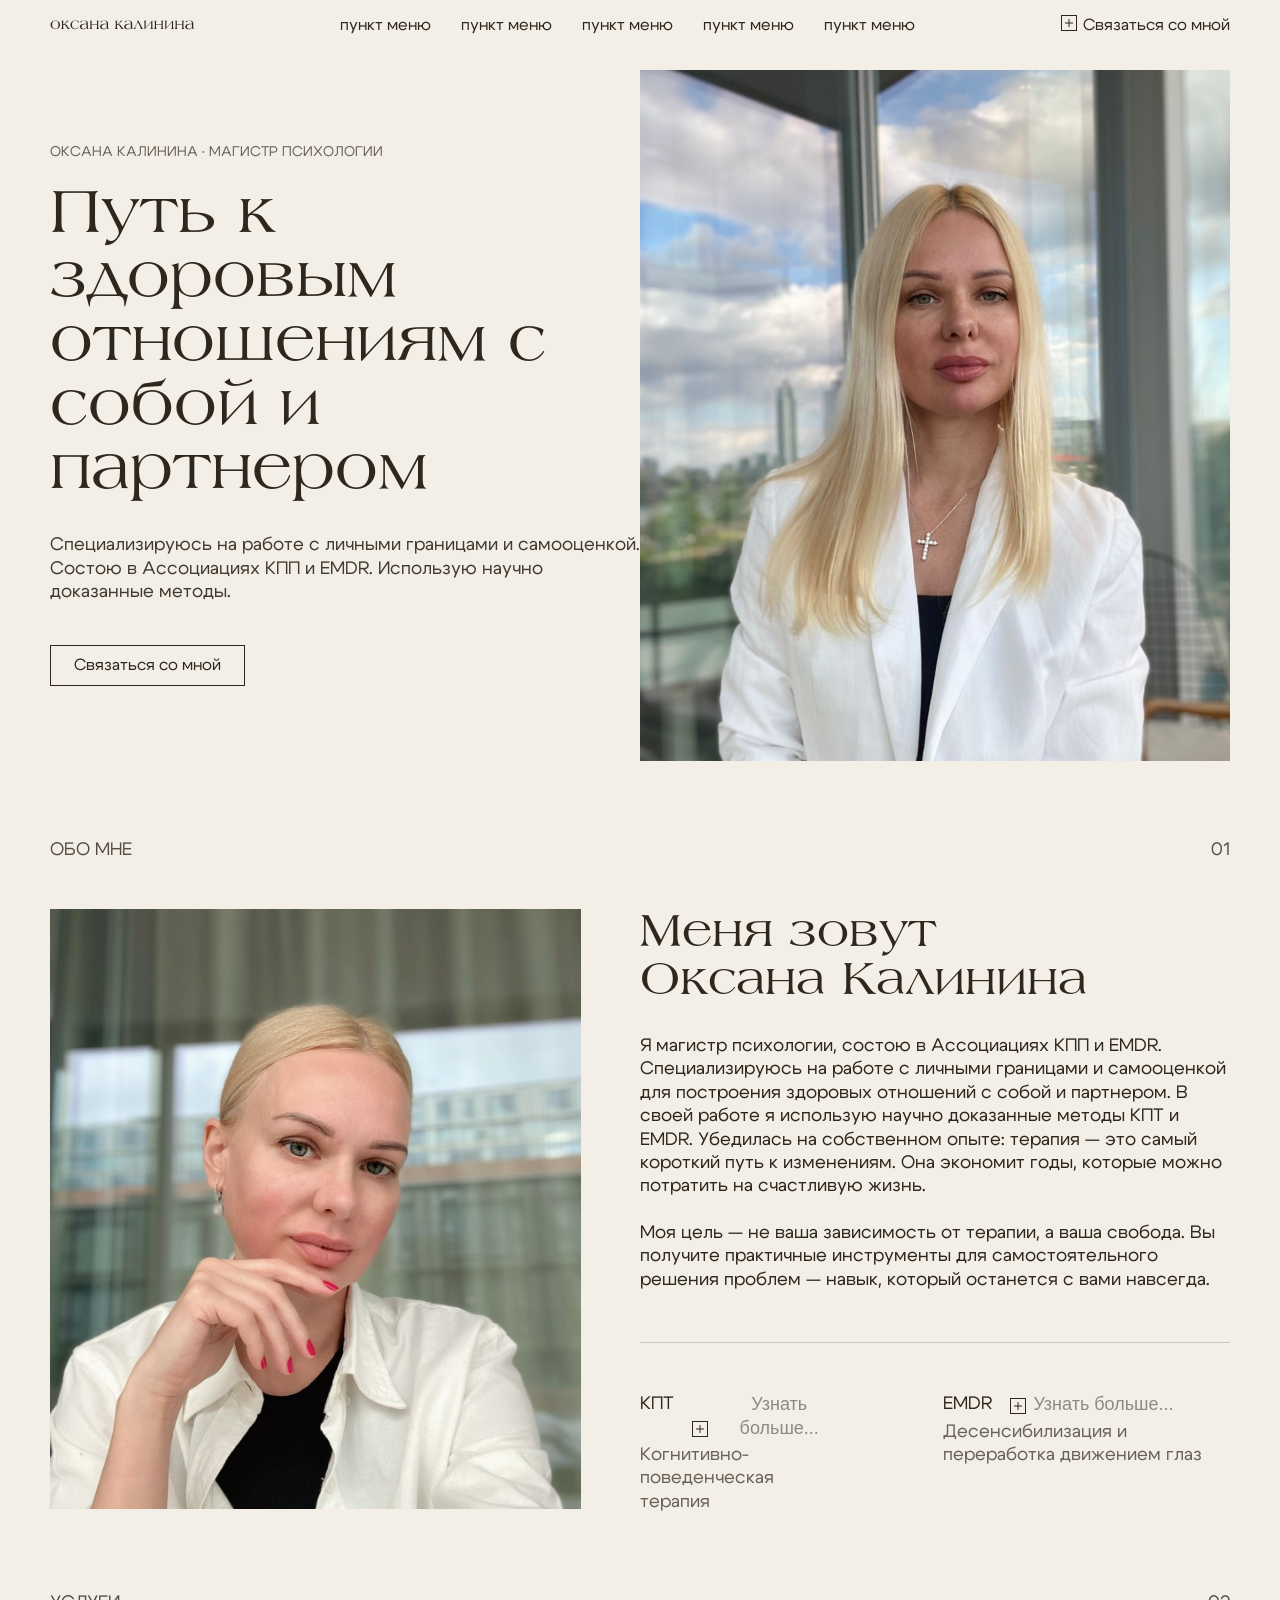
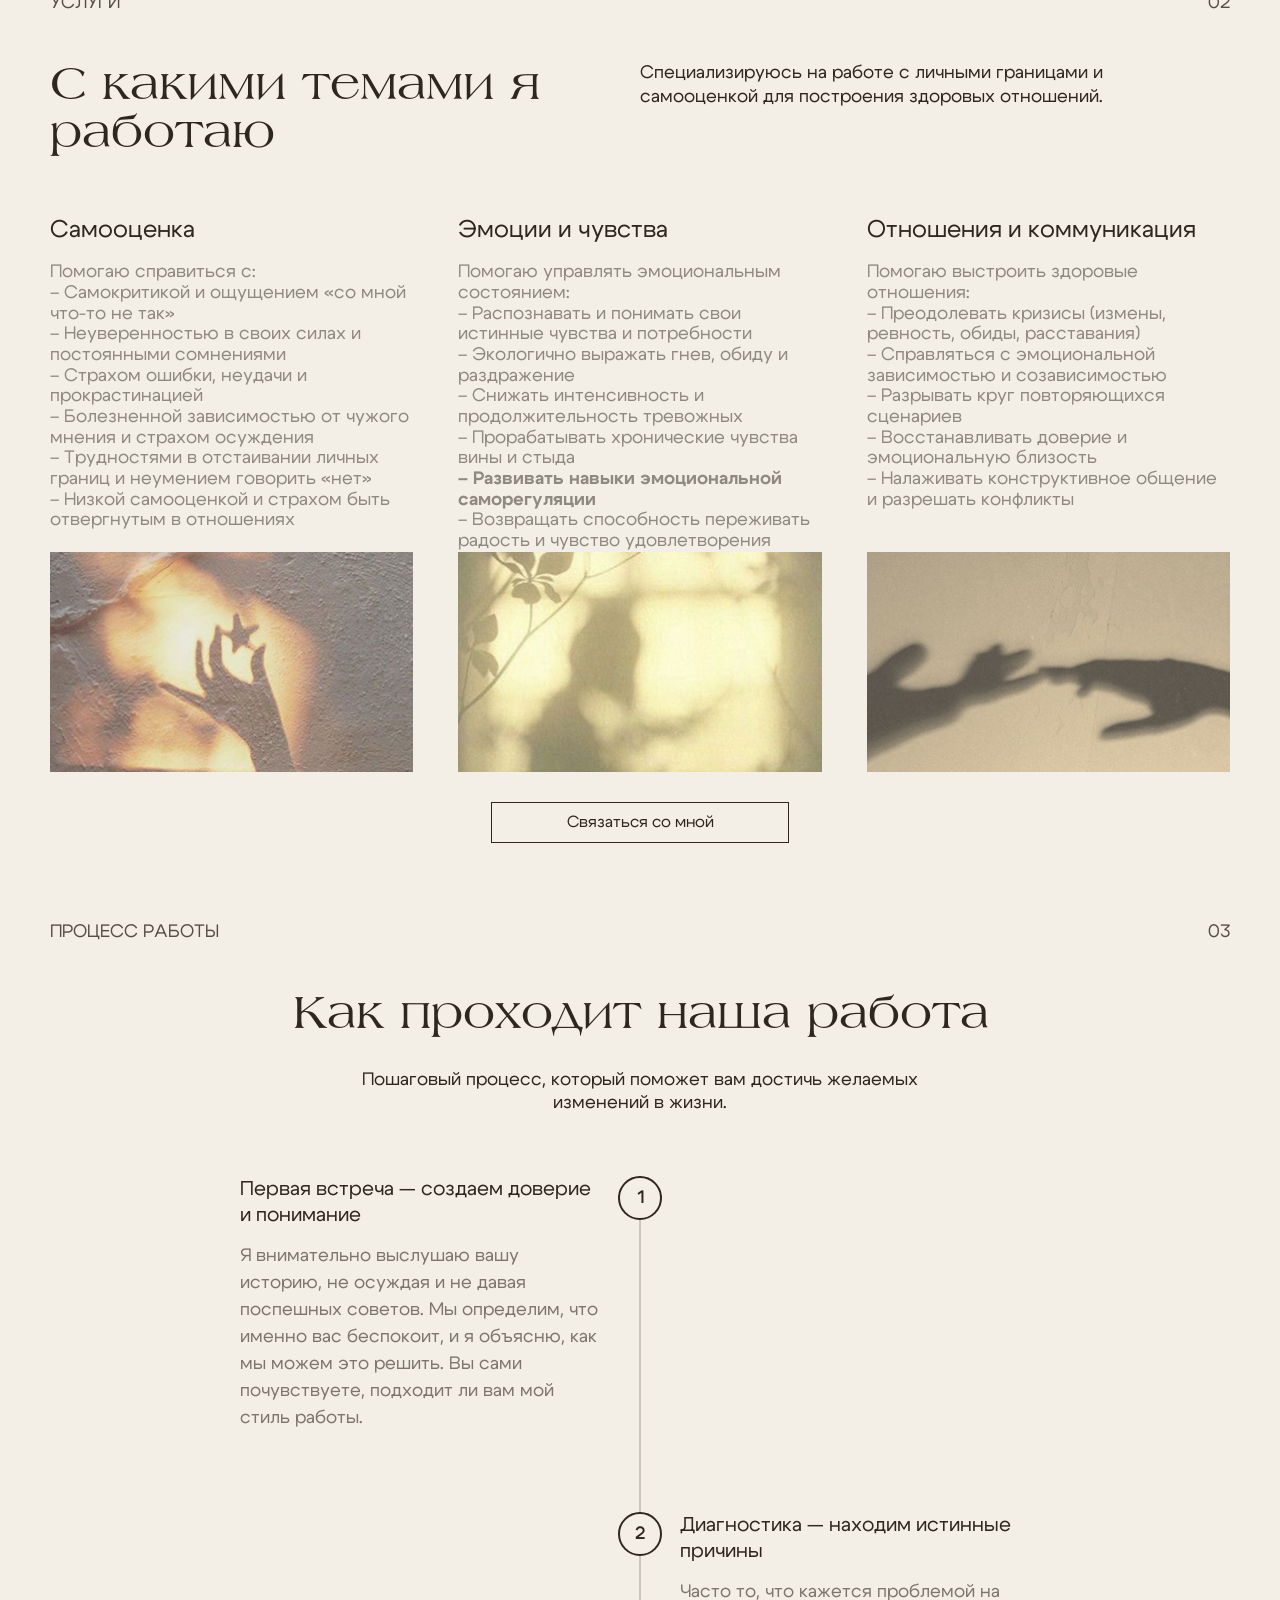
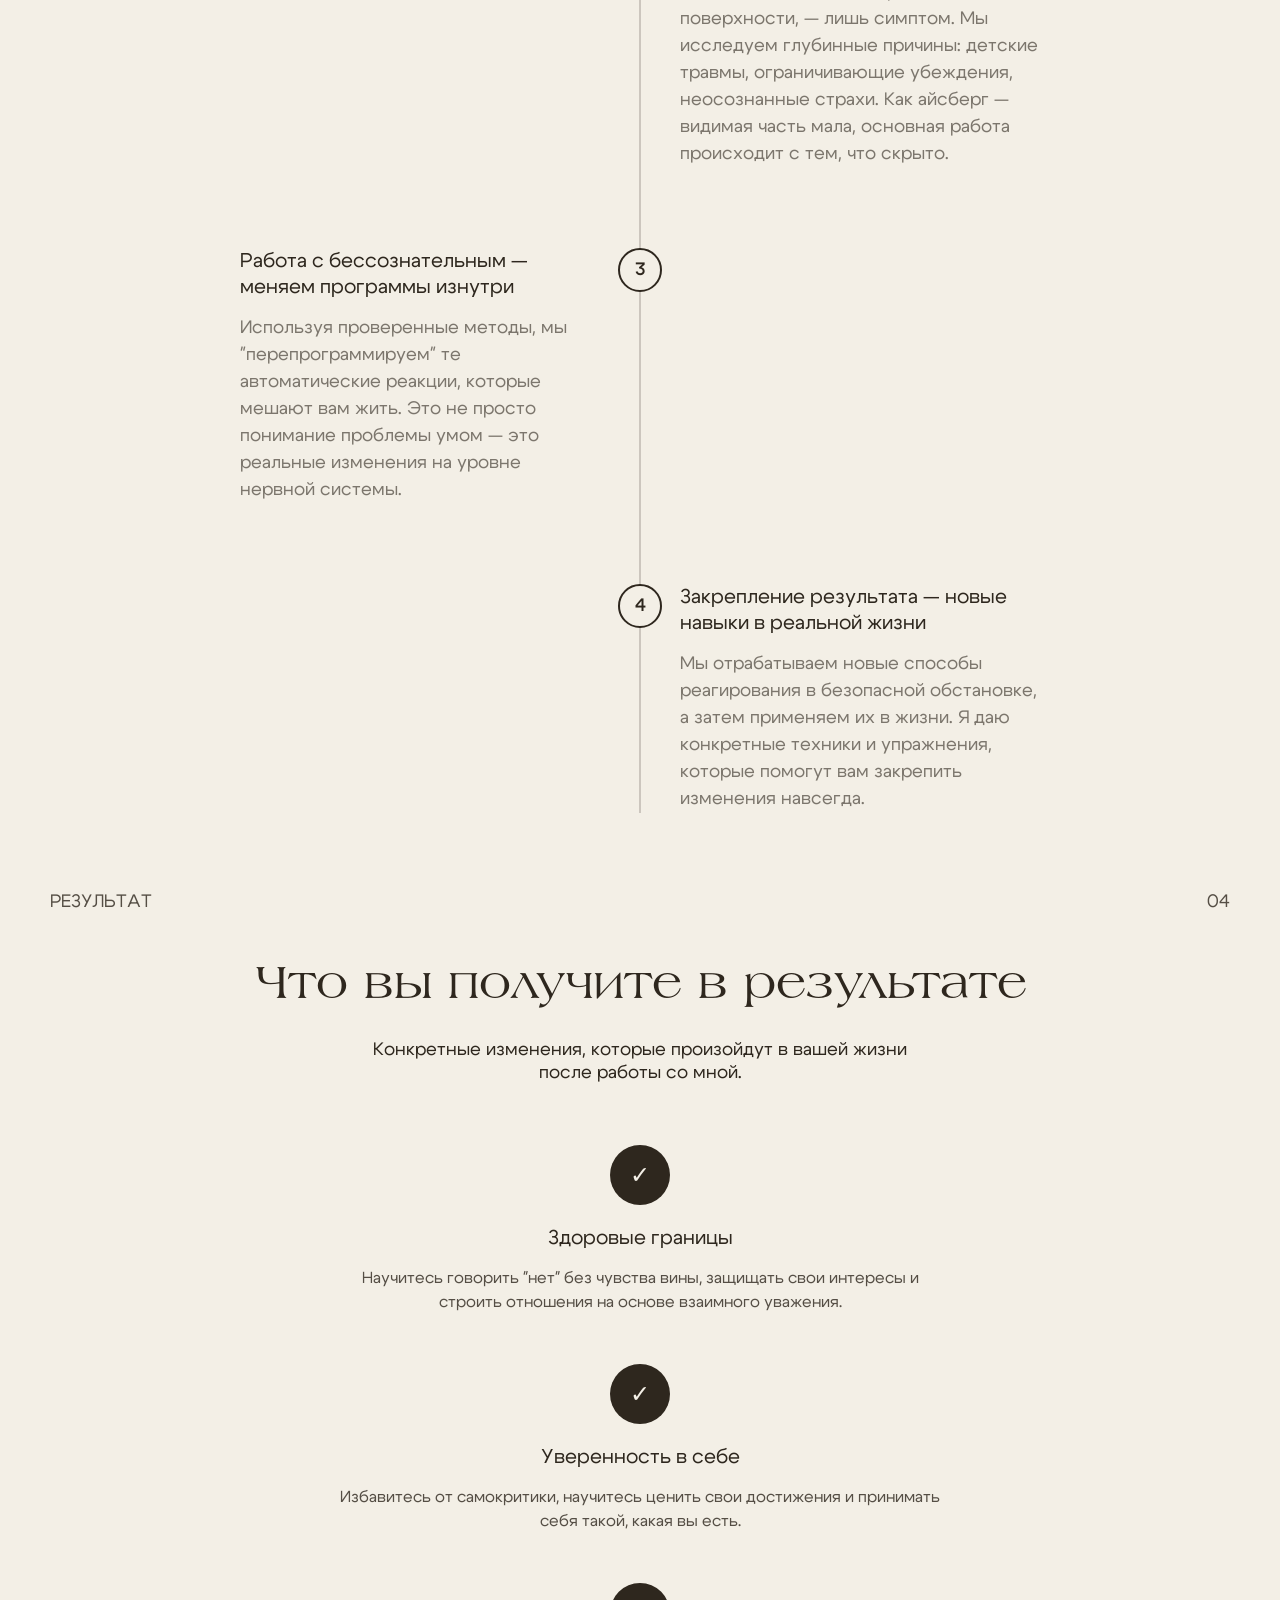
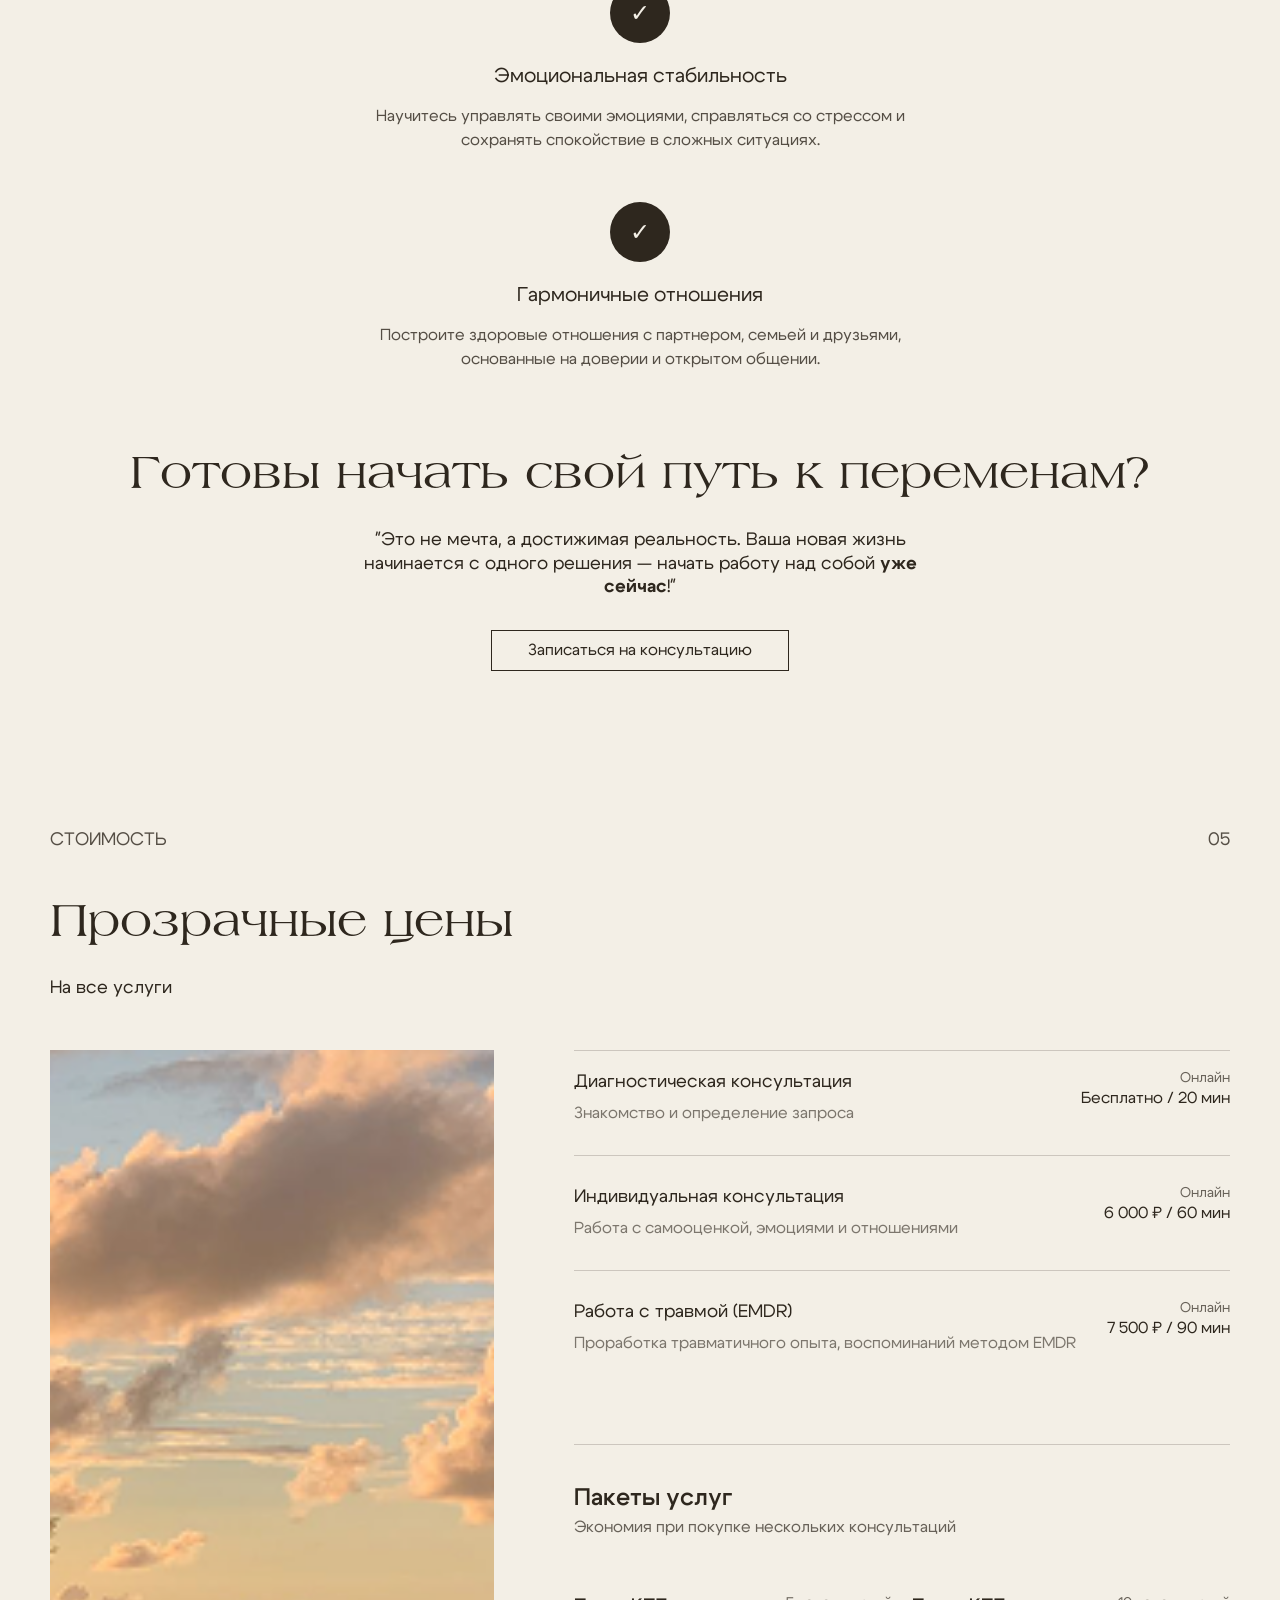
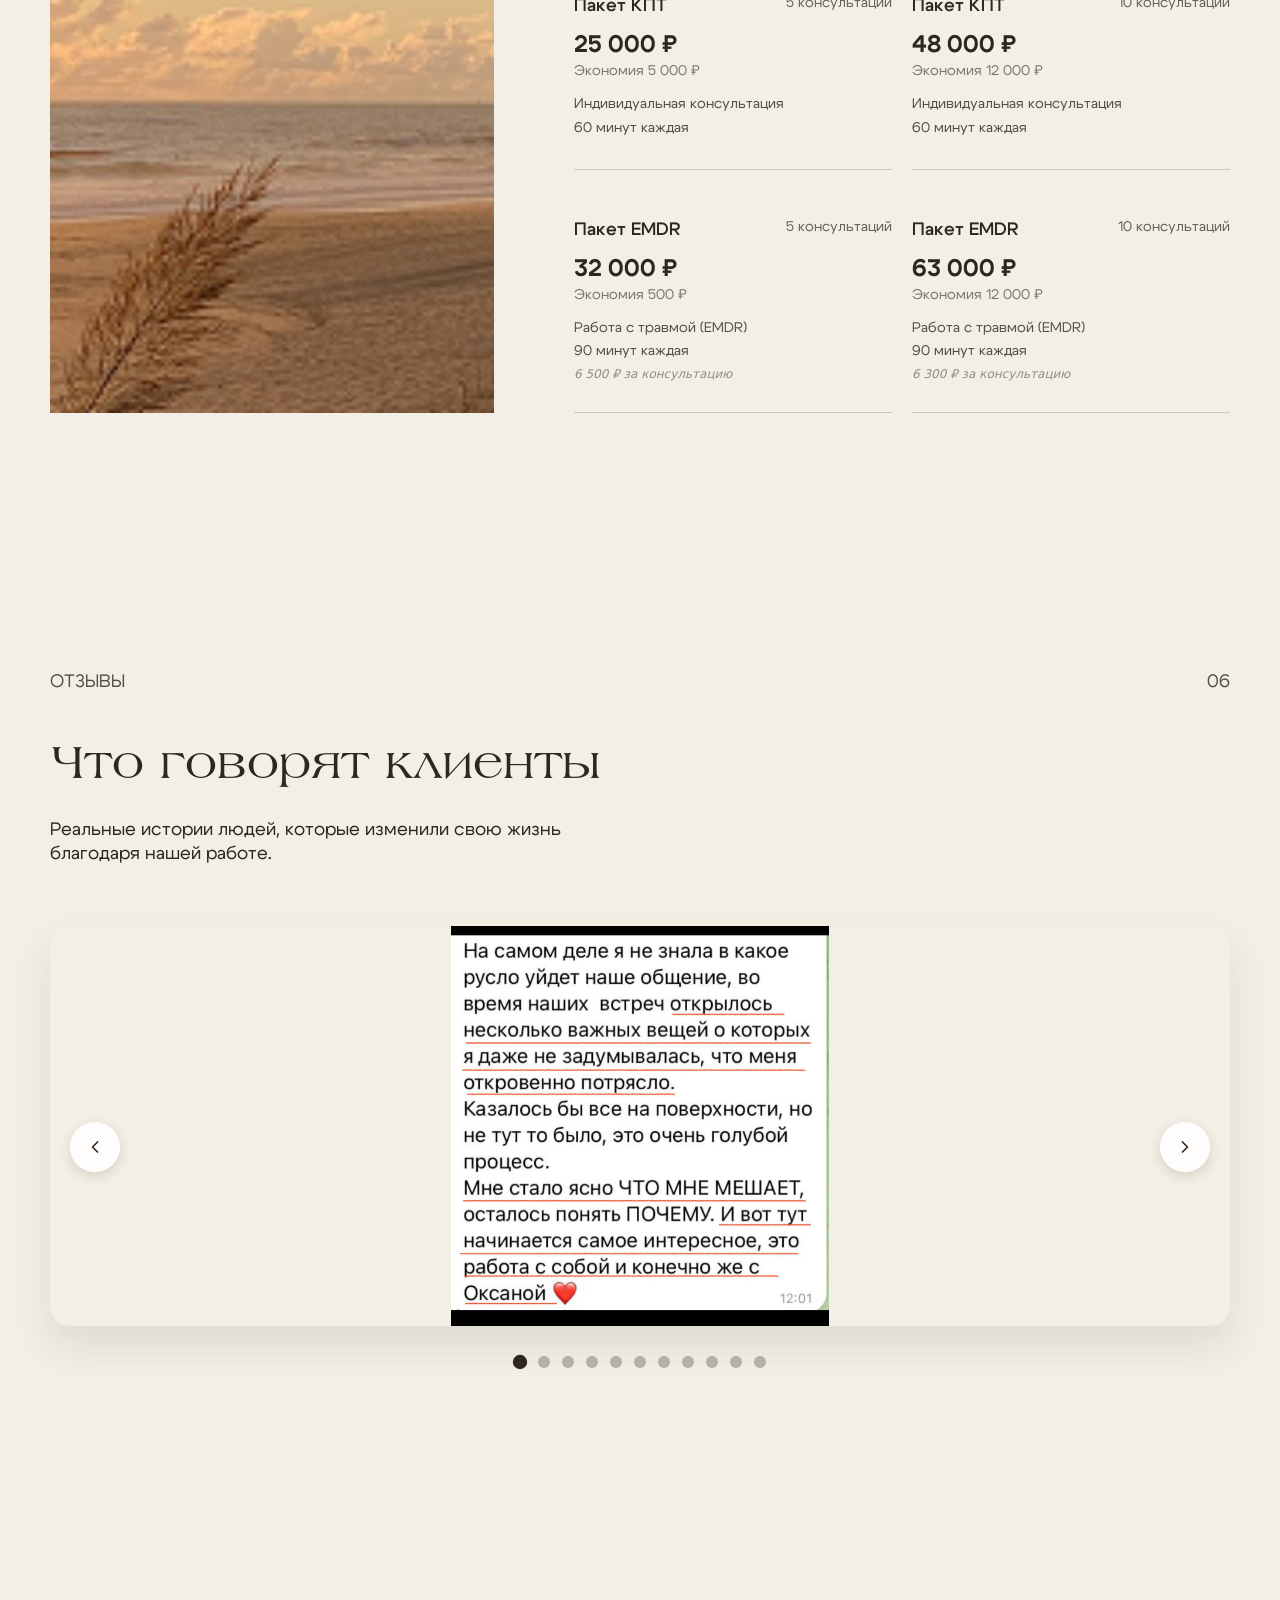
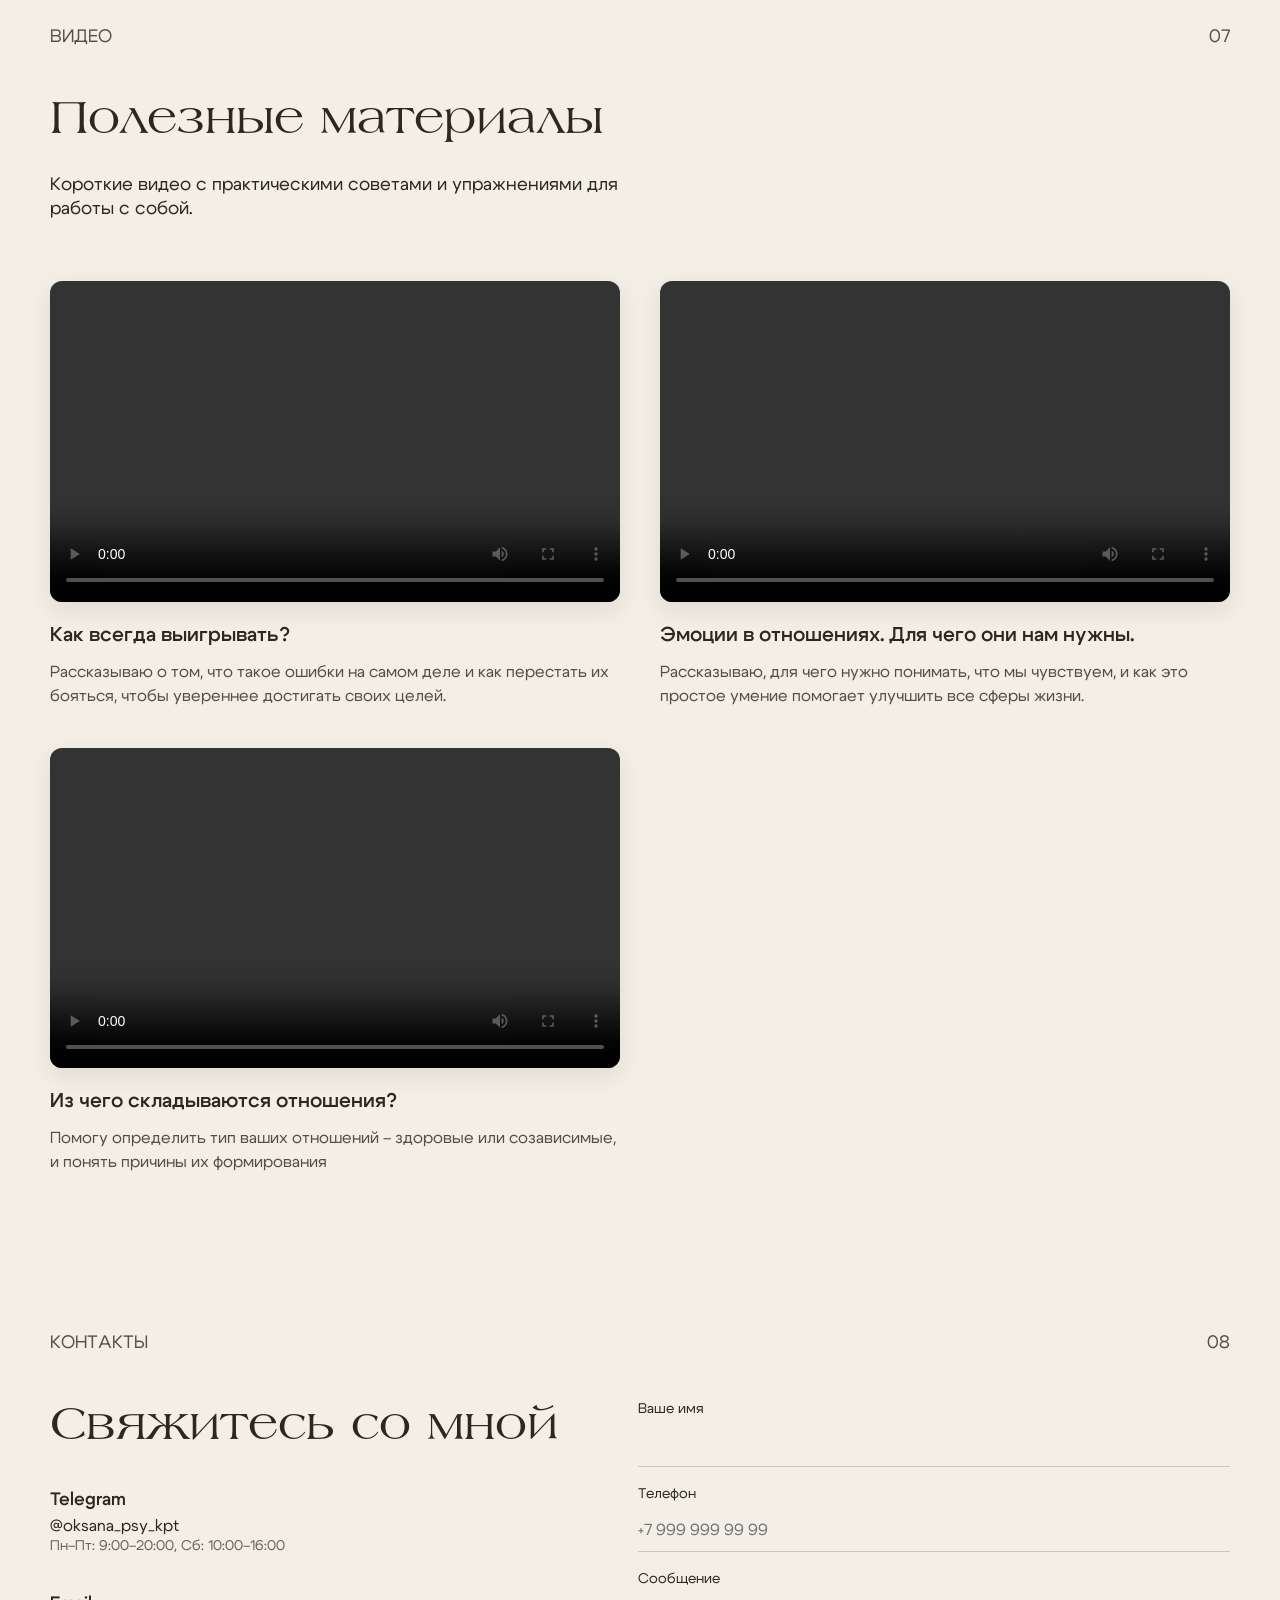
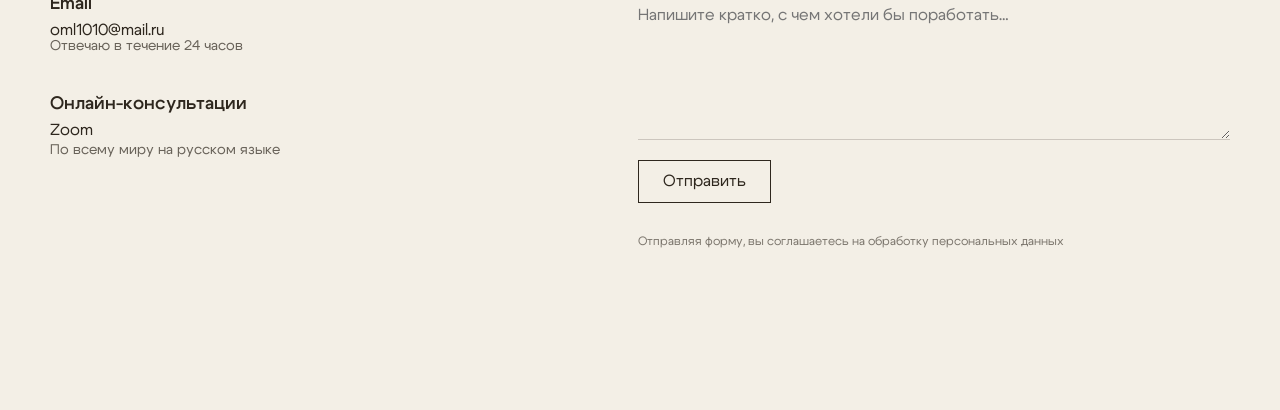
==== index.html @ 3d25b74e "Initial commit: Add website files including HTML, CSS, fonts, images, and videos" ====
<!DOCTYPE html>
<html lang="en">
  <head>
    <meta charset="UTF-8" />
    <meta name="viewport" content="width=device-width, initial-scale=1.0" />
    <title>Оксана Калинина | Психолог</title>
    <link rel="stylesheet" href="style.css" />
  </head>
  <body>
    <header class="header">
      <nav class="nav header__nav">
        <div class="container header__container">
          <a href="#" class="logo header__logo">
            <img src="images/logo.svg" alt="logo" class="logo__img" />
          </a>

          <button class="burger" id="burger">
            <span class="burger__line"></span>
            <span class="burger__line"></span>
            <span class="burger__line"></span>
          </button>

          <ul class="menu header__menu" id="menu">
            <li class="menu__item">
              <a href="#" class="menu__link">пункт меню</a>
            </li>
            <li class="menu__item">
              <a href="#" class="menu__link">пункт меню</a>
            </li>
            <li class="menu__item">
              <a href="#" class="menu__link">пункт меню</a>
            </li>
            <li class="menu__item">
              <a href="#" class="menu__link">пункт меню</a>
            </li>
            <li class="menu__item">
              <a href="#" class="menu__link">пункт меню</a>
            </li>
          </ul>
          <a href="#" class="button header__button">
            <span class="button_plus"><img src="images/plus.svg" /></span>
            <span>Связаться со мной</span>
          </a>
        </div>
      </nav>
    </header>
    <section class="hero">
      <div class="container hero__container">
        <div class="hero__left">
          <div class="hero__eyebrow">ОКСАНА КАЛИНИНА • МАГИСТР ПСИХОЛОГИИ</div>
          <h1 class="hero__title">
            Путь к здоровым отношениям с собой и партнером
          </h1>
          <p class="hero__subtitle">
            Специализируюсь на работе с личными границами и самооценкой.
            <br />Состою в Ассоциациях КПП и EMDR. Использую научно доказанные
            методы.
          </p>
          <a href="#" class="button hero__cta">
            <span>Связаться со мной</span>
          </a>
        </div>
        <div class="hero__right">
          <img
            src="images/hero.jpeg"
            alt="Психологическая помощь"
            class="hero__image"
          />
        </div>
      </div>
    </section>
    <section class="about">
      <div class="container">
        <div class="section-eyebrow">
          <h3 class="section-name">обо мне</h3>
          <span class="section-number">01</span>
        </div>
        <div class="flex gap-80">
          <div class="half">
            <img src="images/about.jpeg" alt="" class="about-img" />
          </div>
          <div class="half">
            <div class="heading-container">
              <h2 class="h2">Меня зовут <br />Оксана Калинина</h2>
              <p class="body">
                Я магистр психологии, состою в Ассоциациях КПП и EMDR.
                Специализируюсь на работе с личными границами и самооценкой для
                построения здоровых отношений с собой и партнером. В своей
                работе я использую научно доказанные методы КПТ и EMDR.
                Убедилась на собственном опыте: терапия — это самый короткий
                путь к изменениям. Она экономит годы, которые можно потратить на
                счастливую жизнь. <br />
                <br />Моя цель — не ваша зависимость от терапии, а ваша свобода.
                Вы получите практичные инструменты для самостоятельного решения
                проблем — навык, который останется с вами навсегда.
              </p>
            </div>
            <div class="divider"></div>
            <div class="about__cards flex">
              <div class="about__card">
                <div class="about__heading-container flex">
                  <h4 class="about__card-heading body">КПТ</h4>
                  <button class="about__extra-button" data-popup="cbt">
                    <span class="button_plus"
                      ><img src="images/plus.svg"
                    /></span>
                    <div class="flex about__extra-button-text-container">
                      <span class="body">Узнать больше...</span>
                    </div>
                  </button>
                </div>
                <h4 class="about__card-text body">
                  Когнитивно-поведенческая терапия
                </h4>
              </div>
              <div class="about__card">
                <div class="about__heading-container flex">
                  <h4 class="about__card-heading body">EMDR</h4>
                  <button class="about__extra-button" data-popup="emdr">
                    <span class="button_plus"
                      ><img src="images/plus.svg"
                    /></span>
                    <div class="flex about__extra-button-text-container">
                      <span class="body">Узнать больше...</span>
                    </div>
                  </button>
                </div>
                <h4 class="about__card-text body">
                  Десенсибилизация и переработка движением глаз
                </h4>
              </div>
            </div>
          </div>
        </div>
      </div>
    </section>
    <section class="services">
      <div class="container">
        <div class="section-eyebrow">
          <h3 class="section-name">услуги</h3>
          <span class="section-number">02</span>
        </div>

        <div class="heading-container flex">
          <div class="half">
            <h2 class="h2">С какими темами я работаю</h2>
          </div>
          <div class="half">
            <p class="heading-description mw-585">
              Специализируюсь на работе с личными границами и самооценкой для
              построения здоровых отношений.
            </p>
          </div>
        </div>

        <div class="services-grid">
          <div class="service-card">
            <h4 class="service-card-heading">Самооценка</h4>
            <p class="service-card-text body">
              Помогаю справиться с: <br />
              – Самокритикой и ощущением «со мной что-то не так»<br />
              – Неуверенностью в своих силах и постоянными сомнениями<br />
              – Страхом ошибки, неудачи и прокрастинацией<br />
              – Болезненной зависимостью от чужого мнения и страхом осуждения<br />
              – Трудностями в отстаивании личных границ и неумением говорить
              «нет»<br />
              – Низкой самооценкой и страхом быть отвергнутым в отношениях
            </p>
            <img src="images/sc1.png" alt="" class="service-card-imgae" />
          </div>
          <div class="service-card">
            <h4 class="service-card-heading">Эмоции и чувства</h4>
            <p class="service-card-text body">
              Помогаю управлять эмоциональным состоянием: <br />
              – Распознавать и понимать свои истинные чувства и потребности
              <br />
              – Экологично выражать гнев, обиду и раздражение <br />
              – Снижать интенсивность и продолжительность тревожных <br />
              – Прорабатывать хронические чувства вины и стыда <br />
              <b class="bold">– Развивать навыки эмоциональной саморегуляции</b>
              <br />
              – Возвращать способность переживать радость и чувство
              удовлетворения
            </p>
            <img src="images/sc2.png" alt="" class="service-card-imgae" />
          </div>
          <div class="service-card">
            <h4 class="service-card-heading">Отношения и коммуникация</h4>
            <p class="service-card-text body">
              Помогаю выстроить здоровые отношения: <br />
              – Преодолевать кризисы (измены, ревность, обиды, расставания)<br />
              – Справляться с эмоциональной зависимостью и созависимостью<br />
              – Разрывать круг повторяющихся сценариев<br />
              – Восстанавливать доверие и эмоциональную близость<br />
              – Налаживать конструктивное общение и разрешать конфликты
            </p>
            <img src="images/sc3.png" alt="" class="service-card-imgae" />
          </div>
        </div>
        <a href="#" class="button service-button">
          <span>Связаться со мной</span>
        </a>
      </div>
    </section>
    <section class="process">
      <div class="container">
        <div class="section-eyebrow">
          <h3 class="section-name">процесс работы</h3>
          <span class="section-number">03</span>
        </div>

        <div class="heading-container">
          <h2 class="h2">Как проходит наша работа</h2>
          <p class="heading-description mw-585">
            Пошаговый процесс, который поможет вам достичь желаемых изменений в
            жизни.
          </p>
        </div>

        <div class="timeline">
          <div class="timeline-item">
            <div class="timeline-number">1</div>
            <div class="timeline-content">
              <h4 class="timeline-title">
                Первая встреча — создаем доверие и понимание
              </h4>
              <p class="timeline-description body">
                Я внимательно выслушаю вашу историю, не осуждая и не давая
                поспешных советов. Мы определим, что именно вас беспокоит, и я
                объясню, как мы можем это решить. Вы сами почувствуете, подходит
                ли вам мой стиль работы.
              </p>
            </div>
          </div>

          <div class="timeline-item">
            <div class="timeline-number">2</div>
            <div class="timeline-content">
              <h4 class="timeline-title">
                Диагностика — находим истинные причины
              </h4>
              <p class="timeline-description body">
                Часто то, что кажется проблемой на поверхности, — лишь симптом.
                Мы исследуем глубинные причины: детские травмы, ограничивающие
                убеждения, неосознанные страхи. Как айсберг — видимая часть
                мала, основная работа происходит с тем, что скрыто.
              </p>
            </div>
          </div>

          <div class="timeline-item">
            <div class="timeline-number">3</div>
            <div class="timeline-content">
              <h4 class="timeline-title">
                Работа с бессознательным — меняем программы изнутри
              </h4>
              <p class="timeline-description body">
                Используя проверенные методы, мы "перепрограммируем" те
                автоматические реакции, которые мешают вам жить. Это не просто
                понимание проблемы умом — это реальные изменения на уровне
                нервной системы.
              </p>
            </div>
          </div>

          <div class="timeline-item">
            <div class="timeline-number">4</div>
            <div class="timeline-content">
              <h4 class="timeline-title">
                Закрепление результата — новые навыки в реальной жизни
              </h4>
              <p class="timeline-description body">
                Мы отрабатываем новые способы реагирования в безопасной
                обстановке, а затем применяем их в жизни. Я даю конкретные
                техники и упражнения, которые помогут вам закрепить изменения
                навсегда.
              </p>
            </div>
          </div>
        </div>
      </div>
    </section>
    <section class="result">
      <div class="container">
        <div class="section-eyebrow">
          <h3 class="section-name">результат</h3>
          <span class="section-number">04</span>
        </div>
        <div class="heading-container">
          <h2 class="h2">Что вы получите в результате</h2>
          <p class="heading-description mw-585">
            Конкретные изменения, которые произойдут в вашей жизни после работы
            со мной.
          </p>
        </div>

        <div class="results-grid">
          <div class="result-card">
            <div class="result-icon">✓</div>
            <h4 class="result-title">Здоровые границы</h4>
            <p class="result-description body">
              Научитесь говорить "нет" без чувства вины, защищать свои интересы
              и строить отношения на основе взаимного уважения.
            </p>
          </div>

          <div class="result-card">
            <div class="result-icon">✓</div>
            <h4 class="result-title">Уверенность в себе</h4>
            <p class="result-description body">
              Избавитесь от самокритики, научитесь ценить свои достижения и
              принимать себя такой, какая вы есть.
            </p>
          </div>

          <div class="result-card">
            <div class="result-icon">✓</div>
            <h4 class="result-title">Эмоциональная стабильность</h4>
            <p class="result-description body">
              Научитесь управлять своими эмоциями, справляться со стрессом и
              сохранять спокойствие в сложных ситуациях.
            </p>
          </div>

          <div class="result-card">
            <div class="result-icon">✓</div>
            <h4 class="result-title">Гармоничные отношения</h4>
            <p class="result-description body">
              Построите здоровые отношения с партнером, семьей и друзьями,
              основанные на доверии и открытом общении.
            </p>
          </div>
        </div>
      </div>
    </section>
    <section class="special">
      <div class="container">
        <div class="heading-container">
          <h2 class="h2">Готовы начать свой путь к переменам?</h2>
          <p class="heading-description mw-585">
            "Это не мечта, а достижимая реальность. Ваша новая жизнь начинается
            с одного решения — начать работу над собой
            <b class="bold">уже сейчас</b>!"
          </p>
        </div>
        <a href="#" class="button service-button">
          <span>Записаться на консультацию</span>
        </a>
      </div>
    </section>
    <section class="price">
      <div class="container">
        <div class="section-eyebrow">
          <h3 class="section-name">стоимость</h3>
          <span class="section-number">05</span>
        </div>

        <div class="heading-container">
          <h2 class="h2">Прозрачные цены</h2>
          <p class="heading-description mw-585">На все услуги</p>
        </div>

        <div class="price-content">
          <div class="price-left">
            <div class="price-image">
              <img src="images/price.png" alt="Психологическая помощь" />
            </div>
          </div>

          <div class="price-right">
            <div class="price-list">
              <div class="price-item">
                <div class="price-item-content">
                  <div class="price-item-text">
                    <h4 class="price-item-title">
                      Диагностическая консультация
                    </h4>
                    <p class="price-item-description">
                      Знакомство и определение запроса
                    </p>
                  </div>
                  <div class="price-item-info">
                    <span class="price-location">Онлайн</span>
                    <span class="price-amount">Бесплатно / 20 мин</span>
                  </div>
                </div>
              </div>

              <div class="price-divider"></div>

              <div class="price-item">
                <div class="price-item-content">
                  <div class="price-item-text">
                    <h4 class="price-item-title">
                      Индивидуальная консультация
                    </h4>
                    <p class="price-item-description">
                      Работа с самооценкой, эмоциями и отношениями
                    </p>
                  </div>
                  <div class="price-item-info">
                    <span class="price-location">Онлайн</span>
                    <span class="price-amount">6 000 ₽ / 60 мин</span>
                  </div>
                </div>
              </div>

              <div class="price-divider"></div>

              <div class="price-item">
                <div class="price-item-content">
                  <div class="price-item-text">
                    <h4 class="price-item-title">Работа с травмой (EMDR)</h4>
                    <p class="price-item-description">
                      Проработка травматичного опыта, воспоминаний методом EMDR
                    </p>
                  </div>
                  <div class="price-item-info">
                    <span class="price-location">Онлайн</span>
                    <span class="price-amount">7 500 ₽ / 90 мин</span>
                  </div>
                </div>
              </div>
            </div>

            <!-- Пакеты услуг -->
            <div class="price-packages">
              <h3 class="packages-title">Пакеты услуг</h3>
              <p class="packages-subtitle">
                Экономия при покупке нескольких консультаций
              </p>

              <div class="packages-grid">
                <div class="package-card">
                  <div class="package-header">
                    <h4 class="package-title">Пакет КПТ</h4>
                    <span class="package-count">5 консультаций</span>
                  </div>
                  <div class="package-price">
                    <span class="package-amount">25 000 ₽</span>
                    <span class="package-savings">Экономия 5 000 ₽</span>
                  </div>
                  <div class="package-details">
                    <p>Индивидуальная консультация</p>
                    <p>60 минут каждая</p>
                  </div>
                </div>

                <div class="package-card">
                  <div class="package-header">
                    <h4 class="package-title">Пакет КПТ</h4>
                    <span class="package-count">10 консультаций</span>
                  </div>
                  <div class="package-price">
                    <span class="package-amount">48 000 ₽</span>
                    <span class="package-savings">Экономия 12 000 ₽</span>
                  </div>
                  <div class="package-details">
                    <p>Индивидуальная консультация</p>
                    <p>60 минут каждая</p>
                  </div>
                </div>

                <div class="package-card package-emdr">
                  <div class="package-header">
                    <h4 class="package-title">Пакет EMDR</h4>
                    <span class="package-count">5 консультаций</span>
                  </div>
                  <div class="package-price">
                    <span class="package-amount">32 000 ₽</span>
                    <span class="package-savings">Экономия 500 ₽</span>
                  </div>
                  <div class="package-details">
                    <p>Работа с травмой (EMDR)</p>
                    <p>90 минут каждая</p>
                    <p class="package-note">6 500 ₽ за консультацию</p>
                  </div>
                </div>

                <div class="package-card package-emdr">
                  <div class="package-header">
                    <h4 class="package-title">Пакет EMDR</h4>
                    <span class="package-count">10 консультаций</span>
                  </div>
                  <div class="package-price">
                    <span class="package-amount">63 000 ₽</span>
                    <span class="package-savings">Экономия 12 000 ₽</span>
                  </div>
                  <div class="package-details">
                    <p>Работа с травмой (EMDR)</p>
                    <p>90 минут каждая</p>
                    <p class="package-note">6 300 ₽ за консультацию</p>
                  </div>
                </div>
              </div>
            </div>
          </div>
        </div>
      </div>
    </section>

    <section class="reviews">
      <div class="container">
        <div class="section-eyebrow">
          <h3 class="section-name">отзывы</h3>
          <span class="section-number">06</span>
        </div>

        <div class="heading-container">
          <h2 class="h2">Что говорят клиенты</h2>
          <p class="heading-description mw-585">
            Реальные истории людей, которые изменили свою жизнь благодаря нашей
            работе.
          </p>
        </div>

        <div class="reviews-slider">
          <div class="reviews-slider-container">
            <div class="reviews-slider-track" id="reviews-track">
              <div class="review-slide">
                <img
                  src="images/revirew_1.jpeg"
                  alt="Отзыв клиента"
                  class="review-image"
                />
              </div>
              <div class="review-slide">
                <img
                  src="images/revirew_2.jpeg"
                  alt="Отзыв клиента"
                  class="review-image"
                />
              </div>
              <div class="review-slide">
                <img
                  src="images/revirew_3.jpeg"
                  alt="Отзыв клиента"
                  class="review-image"
                />
              </div>
              <div class="review-slide">
                <img
                  src="images/revirew_4.jpeg"
                  alt="Отзыв клиента"
                  class="review-image"
                />
              </div>
              <div class="review-slide">
                <img
                  src="images/revirew_5.jpeg"
                  alt="Отзыв клиента"
                  class="review-image"
                />
              </div>
              <div class="review-slide">
                <img
                  src="images/revirew_6.jpeg"
                  alt="Отзыв клиента"
                  class="review-image"
                />
              </div>
              <div class="review-slide">
                <img
                  src="images/revirew_7.jpeg"
                  alt="Отзыв клиента"
                  class="review-image"
                />
              </div>
              <div class="review-slide">
                <img
                  src="images/revirew_8.jpeg"
                  alt="Отзыв клиента"
                  class="review-image"
                />
              </div>
              <div class="review-slide">
                <img
                  src="images/revirew_9.jpeg"
                  alt="Отзыв клиента"
                  class="review-image"
                />
              </div>
              <div class="review-slide">
                <img
                  src="images/revirew_10.jpeg"
                  alt="Отзыв клиента"
                  class="review-image"
                />
              </div>
              <div class="review-slide">
                <img
                  src="images/revirew_11.jpeg"
                  alt="Отзыв клиента"
                  class="review-image"
                />
              </div>
            </div>
          </div>

          <div class="reviews-navigation">
            <button class="reviews-btn reviews-btn-prev" id="reviews-prev">
              <svg width="24" height="24" viewBox="0 0 24 24" fill="none">
                <path
                  d="M15 18L9 12L15 6"
                  stroke="currentColor"
                  stroke-width="2"
                  stroke-linecap="round"
                  stroke-linejoin="round"
                />
              </svg>
            </button>
            <button class="reviews-btn reviews-btn-next" id="reviews-next">
              <svg width="24" height="24" viewBox="0 0 24 24" fill="none">
                <path
                  d="M9 18L15 12L9 6"
                  stroke="currentColor"
                  stroke-width="2"
                  stroke-linecap="round"
                  stroke-linejoin="round"
                />
              </svg>
            </button>
          </div>

          <div class="reviews-dots" id="reviews-dots">
            <!-- Dots will be generated by JavaScript -->
          </div>
        </div>
      </div>
    </section>

    <section class="videos">
      <div class="container">
        <div class="section-eyebrow">
          <h3 class="section-name">видео</h3>
          <span class="section-number">07</span>
        </div>

        <div class="heading-container">
          <h2 class="h2">Полезные материалы</h2>
          <p class="heading-description mw-585">
            Короткие видео с практическими советами и упражнениями для работы с
            собой.
          </p>
        </div>

        <div class="videos-grid">
          <div class="video-item">
            <div class="video-container">
              <video controls preload="metadata">
                <source src="videos/video1.mp4" type="video/mp4" />
                <source src="videos/video1.webm" type="video/webm" />
                Ваш браузер не поддерживает видео.
              </video>
            </div>
            <h4 class="video-title">Как всегда выигрывать?</h4>
            <p class="video-description">
              Рассказываю о том, что такое ошибки на самом деле и как перестать
              их бояться, чтобы увереннее достигать своих целей.
            </p>
          </div>

          <div class="video-item">
            <div class="video-container">
              <video controls preload="metadata">
                <source src="videos/video2.mp4" type="video/mp4" />
                <source src="videos/video2.mp4" type="video/mp4" />
                Ваш браузер не поддерживает видео.
              </video>
            </div>
            <h4 class="video-title">
              Эмоции в отношениях. Для чего они нам нужны.
            </h4>
            <p class="video-description">
              Рассказываю, для чего нужно понимать, что мы чувствуем, и как это
              простое умение помогает улучшить все сферы жизни.
            </p>
          </div>
          <div class="video-item">
            <div class="video-container">
              <video controls preload="metadata">
                <source src="videos/video3.mp4" type="video/mp4" />
                Ваш браузер не поддерживает видео.
              </video>
            </div>
            <h4 class="video-title">Из чего складываются отношения?</h4>
            <p class="video-description">
              Помогу определить тип ваших отношений – здоровые или созависимые,
              и понять причины их формирования
            </p>
          </div>
        </div>
      </div>
    </section>

    <section class="contact">
      <div class="container">
        <div class="section-eyebrow">
          <h3 class="section-name">контакты</h3>
          <span class="section-number">08</span>
        </div>

        <div class="contact-content">
          <div class="contact-left">
            <h2 class="h2">Свяжитесь со мной</h2>

            <div class="contact-info">
              <div class="contact-item">
                <h4 class="contact-item-title">Telegram</h4>
                <p class="contact-item-value">@oksana_psy_kpt</p>
                <p class="contact-item-description">
                  Пн–Пт: 9:00–20:00, Сб: 10:00–16:00
                </p>
              </div>

              <div class="contact-item">
                <h4 class="contact-item-title">Email</h4>
                <a href="mailto:oml1010@mail.ru" class="contact-item-value"
                  >oml1010@mail.ru</a
                >
                <p class="contact-item-description">
                  Отвечаю в течение 24 часов
                </p>
              </div>

              <div class="contact-item">
                <h4 class="contact-item-title">Онлайн-консультации</h4>
                <p class="contact-item-value">Zoom</p>
                <p class="contact-item-description">
                  По всему миру на русском языке
                </p>
              </div>
            </div>
          </div>

          <div class="contact-right">
            <form class="contact-form">
              <div class="form-group">
                <label for="name" class="form-label">Ваше имя</label>
                <input
                  type="text"
                  id="name"
                  name="name"
                  class="form-input"
                  required
                />
              </div>

              <div class="form-group">
                <label for="phone" class="form-label">Телефон</label>
                <input
                  type="tel"
                  id="phone"
                  name="phone"
                  class="form-input"
                  placeholder="+7 999 999 99 99"
                  required
                />
              </div>

              <div class="form-group">
                <label for="message" class="form-label">Сообщение</label>
                <textarea
                  id="message"
                  name="message"
                  class="form-textarea"
                  placeholder="Напишите кратко, с чем хотели бы поработать…"
                  required
                ></textarea>
              </div>

              <button type="submit" class="form-button">Отправить</button>

              <p class="form-disclaimer">
                Отправляя форму, вы соглашаетесь на обработку персональных
                данных
              </p>
            </form>
          </div>
        </div>
      </div>
    </section>

    <!-- Popups -->
    <div class="popup-overlay" id="popup-overlay">
      <div class="popup" id="popup">
        <button class="popup-close" id="popup-close">
          <span class="popup-close-line"></span>
          <span class="popup-close-line"></span>
        </button>
        <div class="popup-content">
          <h3 class="popup-title" id="popup-title"></h3>
          <div class="popup-text" id="popup-text"></div>
        </div>
      </div>
    </div>

    <script>
      // Burger menu functionality
      const burger = document.getElementById("burger");
      const menu = document.getElementById("menu");

      burger.addEventListener("click", () => {
        burger.classList.toggle("active");
        menu.classList.toggle("active");

        // Prevent body scroll when menu is open
        if (menu.classList.contains("active")) {
          document.body.style.overflow = "hidden";
        } else {
          document.body.style.overflow = "";
        }
      });

      // Close menu when clicking on menu links
      const menuLinks = document.querySelectorAll(".menu__link");
      menuLinks.forEach((link) => {
        link.addEventListener("click", () => {
          burger.classList.remove("active");
          menu.classList.remove("active");
          document.body.style.overflow = "";
        });
      });

      // Close menu when clicking outside
      document.addEventListener("click", (e) => {
        if (!burger.contains(e.target) && !menu.contains(e.target)) {
          burger.classList.remove("active");
          menu.classList.remove("active");
          document.body.style.overflow = "";
        }
      });

      // Popup functionality
      const popupOverlay = document.getElementById("popup-overlay");
      const popup = document.getElementById("popup");
      const popupClose = document.getElementById("popup-close");
      const popupTitle = document.getElementById("popup-title");
      const popupText = document.getElementById("popup-text");

      // Popup content data
      const popupData = {
        cbt: {
          title: "Когнитивно-поведенческая терапия (КПТ)",
          content: `
            <p>КПТ — это научно обоснованный метод психотерапии, который помогает изменить негативные мысли и поведенческие паттерны.</p>
            
            <p><strong>Как это работает:</strong></p>
            <p>Мы вместе исследуем ваши мысли, чувства и поведение, чтобы найти связи между ними. Затем разрабатываем стратегии для изменения деструктивных паттернов.</p>
            
            <p><strong>Что можно решить с помощью КПТ:</strong></p>
            <p>• Тревожность и панические атаки<br>
            • Депрессия и подавленное настроение<br>
            • Низкая самооценка<br>
            • Проблемы в отношениях<br>
            • Стресс и эмоциональное выгорание</p>
            
            <p>КПТ дает практические инструменты, которые вы сможете использовать самостоятельно даже после завершения терапии.</p>
          `,
        },
        emdr: {
          title: "EMDR (Десенсибилизация и переработка движением глаз)",
          content: `
            <p>EMDR — это эффективный метод работы с травматичными воспоминаниями и негативными переживаниями.</p>
            
            <p><strong>Как это работает:</strong></p>
            <p>Во время сессии вы следите за движением моих пальцев или светом, одновременно вспоминая травматичную ситуацию. Это помогает мозгу естественным образом переработать болезненные воспоминания.</p>
            
            <p><strong>Что можно проработать с помощью EMDR:</strong></p>
            <p>• Травматичные события из прошлого<br>
            • Фобии и страхи<br>
            • Панические атаки<br>
            • Горе и утрата<br>
            • Детские травмы<br>
            • Посттравматическое стрессовое расстройство (ПТСР)</p>
            
            <p>EMDR позволяет быстро и эффективно снизить интенсивность болезненных воспоминаний, не требуя подробного рассказа о травме.</p>
          `,
        },
      };

      // Open popup
      function openPopup(popupType) {
        const data = popupData[popupType];
        if (data) {
          popupTitle.textContent = data.title;
          popupText.innerHTML = data.content;
          popupOverlay.classList.add("active");
          document.body.style.overflow = "hidden";
        }
      }

      // Close popup
      function closePopup() {
        popupOverlay.classList.remove("active");
        document.body.style.overflow = "";
      }

      // Event listeners for popup buttons
      document.querySelectorAll(".about__extra-button").forEach((button) => {
        button.addEventListener("click", (e) => {
          e.preventDefault();
          const popupType = button.getAttribute("data-popup");
          openPopup(popupType);
        });
      });

      // Close popup events
      popupClose.addEventListener("click", closePopup);

      popupOverlay.addEventListener("click", (e) => {
        if (e.target === popupOverlay) {
          closePopup();
        }
      });

      // Close popup with Escape key
      document.addEventListener("keydown", (e) => {
        if (e.key === "Escape" && popupOverlay.classList.contains("active")) {
          closePopup();
        }
      });

      // Reviews Slider functionality
      class ReviewsSlider {
        constructor() {
          this.track = document.getElementById("reviews-track");
          this.slides = document.querySelectorAll(".review-slide");
          this.prevBtn = document.getElementById("reviews-prev");
          this.nextBtn = document.getElementById("reviews-next");
          this.dotsContainer = document.getElementById("reviews-dots");
          this.currentSlide = 0;
          this.totalSlides = this.slides.length;

          this.init();
        }

        init() {
          this.createDots();
          this.bindEvents();
          this.updateSlider();
        }

        createDots() {
          for (let i = 0; i < this.totalSlides; i++) {
            const dot = document.createElement("button");
            dot.className = "reviews-dot";
            if (i === 0) dot.classList.add("active");
            dot.addEventListener("click", () => this.goToSlide(i));
            this.dotsContainer.appendChild(dot);
          }
        }

        bindEvents() {
          this.prevBtn.addEventListener("click", () => this.prevSlide());
          this.nextBtn.addEventListener("click", () => this.nextSlide());

          // Auto-play functionality
          this.startAutoPlay();

          // Pause auto-play on hover
          const sliderContainer = document.querySelector(".reviews-slider");
          sliderContainer.addEventListener("mouseenter", () =>
            this.stopAutoPlay()
          );
          sliderContainer.addEventListener("mouseleave", () =>
            this.startAutoPlay()
          );
        }

        goToSlide(slideIndex) {
          this.currentSlide = slideIndex;
          this.updateSlider();
        }

        nextSlide() {
          this.currentSlide = (this.currentSlide + 1) % this.totalSlides;
          this.updateSlider();
        }

        prevSlide() {
          this.currentSlide =
            (this.currentSlide - 1 + this.totalSlides) % this.totalSlides;
          this.updateSlider();
        }

        updateSlider() {
          const translateX = -this.currentSlide * 100;
          this.track.style.transform = `translateX(${translateX}%)`;

          // Update dots
          const dots = this.dotsContainer.querySelectorAll(".reviews-dot");
          dots.forEach((dot, index) => {
            dot.classList.toggle("active", index === this.currentSlide);
          });
        }

        startAutoPlay() {
          this.autoPlayInterval = setInterval(() => {
            this.nextSlide();
          }, 5000); // Change slide every 5 seconds
        }

        stopAutoPlay() {
          if (this.autoPlayInterval) {
            clearInterval(this.autoPlayInterval);
          }
        }
      }

      // Initialize reviews slider when DOM is loaded
      document.addEventListener("DOMContentLoaded", () => {
        new ReviewsSlider();

        // Set first frame as poster for videos
        const videos = document.querySelectorAll("video");
        videos.forEach((video) => {
          video.addEventListener("loadedmetadata", () => {
            // Create canvas to capture first frame
            const canvas = document.createElement("canvas");
            const ctx = canvas.getContext("2d");

            // Set canvas size to video size
            canvas.width = video.videoWidth;
            canvas.height = video.videoHeight;

            // Seek to first frame
            video.currentTime = 0.1;

            video.addEventListener(
              "seeked",
              () => {
                // Draw first frame to canvas
                ctx.drawImage(video, 0, 0, canvas.width, canvas.height);

                // Convert canvas to data URL and set as poster
                const dataURL = canvas.toDataURL("image/jpeg", 0.8);
                video.poster = dataURL;
              },
              { once: true }
            );
          });
        });
      });
    </script>
  </body>
</html>
---- style.css ----
* {
  text-decoration: none;
  margin: 0;
  padding: 0;
}

:root {
  --primary: #2e271e;
  --text: #2e271e;
}

/* Local fonts */
@font-face {
  font-family: "Cygre";
  src: url("fonts/Cygre-Regular.ttf") format("truetype");
  font-weight: 400;
  font-style: normal;
  font-display: swap;
}

@font-face {
  font-family: "Lagunac";
  src: url("fonts/lagunac.otf") format("opentype");
  font-weight: 300;
  font-style: normal;
  font-display: swap;
}

@font-face {
  font-family: "Cygre";
  src: url("fonts/Cygre-Italic.ttf") format("truetype");
  font-weight: 400;
  font-style: italic;
  font-display: swap;
}

@font-face {
  font-family: "Cygre";
  src: url("fonts/Cygre-Medium.ttf") format("truetype");
  font-weight: 500;
  font-style: normal;
  font-display: swap;
}

@font-face {
  font-family: "Cygre";
  src: url("fonts/Cygre-SemiBold.ttf") format("truetype");
  font-weight: 600;
  font-style: normal;
  font-display: swap;
}

@font-face {
  font-family: "Cygre";
  src: url("fonts/Cygre-Bold.ttf") format("truetype");
  font-weight: 700;
  font-style: normal;
  font-display: swap;
}

body {
  margin: 0;
  padding: 0;
  font-family: "Cygre", system-ui, -apple-system, Segoe UI, Roboto, Arial,
    sans-serif;
  background-color: #f3efe6;
  color: var(--text);
}

ul {
  padding: 0;
  margin: 0;
  list-style: none;
}

.container {
  margin: 0 auto;
  padding: 0 50px;
}

.flex {
  display: flex;
}

.bold {
  font-weight: 700;
}

.button {
  display: flex;
  align-items: center;
  justify-content: center;
  color: var(--text);
}

.section-number,
.section-name {
  color: var(--text);
  font-size: 18px;
  font-weight: 300;
  line-height: 1;
  letter-spacing: 5%;
  opacity: 0.8;
  text-transform: uppercase;
}

.section-eyebrow {
  margin-top: 80px;
  margin-bottom: 50px;
  display: flex;
  align-items: center;
  justify-content: space-between;
}

.h2 {
  font-family: "Lagunac", "Cygre", system-ui, -apple-system, Segoe UI, Roboto,
    Arial, sans-serif;
  font-size: 48px;
  line-height: 1;
  font-weight: 300;
  letter-spacing: -3%;
  color: var(--text);
  margin-top: 0;
  margin-bottom: 30px;
}

.heading-description {
  font-size: 18px;
  line-height: 1.3;
  letter-spacing: 0;
  font-weight: 300;
}

.body {
  color: var(--text);
  font-size: 18px;
  line-height: 1.3;
  letter-spacing: 0;
  font-weight: 300;
}

.divider {
  height: 1px;
  background-color: var(--primary);
  width: 100%;
  opacity: 0.2;
  margin: 50px 0;
}

.heading-container.flex {
  display: flex;
}

.mw-585 {
  max-width: 585px;
}

.half {
  width: 50%;
}

/* Header */

.header {
  padding: 15px 0;
}

.header__container {
  display: flex;
  align-items: center;
  justify-content: space-between;
}

.menu.header__menu {
  display: flex;
  gap: 30px;
  margin-left: auto;
  margin-right: auto;
}

.menu__link {
  color: var(--text);
}

.header__button {
  gap: 6px;
}

/* Burger Menu */
.burger {
  display: none;
  flex-direction: column;
  justify-content: space-around;
  width: 30px;
  height: 30px;
  background: transparent;
  border: none;
  cursor: pointer;
  padding: 0;
  z-index: 1001;
}

.burger__line {
  width: 100%;
  height: 2px;
  background-color: var(--primary);
  transition: all 0.3s ease;
  transform-origin: center;
}

.burger.active .burger__line:nth-child(1) {
  transform: rotate(45deg) translate(6px, 6px);
}

.burger.active .burger__line:nth-child(2) {
  opacity: 0;
}

.burger.active .burger__line:nth-child(3) {
  transform: rotate(-45deg) translate(6px, -6px);
}

/* Popup Styles */
.popup-overlay {
  position: fixed;
  top: 0;
  left: 0;
  width: 100%;
  height: 100%;
  background-color: rgba(0, 0, 0, 0.5);
  display: flex;
  justify-content: center;
  align-items: center;
  z-index: 2000;
  opacity: 0;
  visibility: hidden;
  transition: all 0.3s ease;
}

.popup-overlay.active {
  opacity: 1;
  visibility: visible;
}

.popup {
  background-color: #ffffff;
  border-radius: 12px;
  padding: 40px;
  max-width: 600px;
  width: 90%;
  max-height: 80vh;
  overflow-y: auto;
  position: relative;
  transform: scale(0.8);
  transition: transform 0.3s ease;
}

.popup-overlay.active .popup {
  transform: scale(1);
}

.popup-close {
  position: absolute;
  top: 20px;
  right: 20px;
  width: 30px;
  height: 30px;
  background: transparent;
  border: none;
  cursor: pointer;
  display: flex;
  flex-direction: column;
  justify-content: center;
  align-items: center;
}

.popup-close-line {
  width: 20px;
  height: 2px;
  background-color: var(--primary);
  position: absolute;
  transition: all 0.3s ease;
}

.popup-close-line:nth-child(1) {
  transform: rotate(45deg);
}

.popup-close-line:nth-child(2) {
  transform: rotate(-45deg);
}

.popup-content {
  padding-right: 20px;
}

.popup-title {
  font-size: 24px;
  font-weight: 600;
  color: var(--text);
  margin-bottom: 20px;
  line-height: 1.3;
}

.popup-text {
  font-size: 16px;
  line-height: 1.6;
  color: var(--text);
  opacity: 0.8;
}

.popup-text p {
  margin-bottom: 16px;
}

.popup-text p:last-child {
  margin-bottom: 0;
}

/* Hero */

.hero {
  padding: 0;
  padding-top: 20px;
}

.hero__container {
  display: flex;
  align-items: center;
  gap: 0;
}

.hero__left,
.hero__right {
  width: 50%;
}

.hero__left {
  display: flex;
  flex-direction: column;
  align-items: flex-start;
}

.hero__eyebrow {
  font-size: 14px;
  line-height: 1;
  letter-spacing: 5%;
  text-transform: uppercase;
  opacity: 0.7;
  margin-bottom: 25px;
}

.hero__title {
  font-size: 64px;
  line-height: 1;
  letter-spacing: -3%;
  margin: 0;
  font-family: "Lagunac", "Cygre", system-ui, -apple-system, Segoe UI, Roboto,
    Arial, sans-serif;
  font-weight: 300;
  margin-bottom: 30px;
  color: var(--text);
}

.hero__subtitle {
  font-size: 18px;
  line-height: 1.3;
  margin: 0;
  opacity: 0.9;
  max-width: 685px;
}

.hero__cta {
  margin-top: 20px;
  padding: 11px 23px;
  color: var(--text);
  border: var(--primary) 1px solid;
  gap: 6px;
  margin-top: 40px;
}

.hero__right {
  position: relative;
}

.hero__image {
  display: block;
  width: 100%;
  height: 100%;
  object-fit: contain;
}

/* About */

.about-img {
  width: 90%;
  max-height: 600px;
  height: auto;
  object-fit: cover;
}

.about .flex.gap-80 {
  align-items: flex-start;
}

.about__heading-container {
  gap: 18px;
}

.about__extra-button {
  border: none;
  background: transparent;
  display: flex;
  align-items: end;
}

.about__extra-button-text-container {
  height: 100%;
  align-items: center;
  margin-left: 7px;
  opacity: 0.5;
}

.about__card-text {
  margin-top: 4px;
  opacity: 0.7;
}

.about__cards {
  gap: 100px;
}

/* Services Grid */
.services-grid {
  display: flex;
  gap: 45px;
  margin-top: 30px;
}

.service-card {
  flex: 1;
  min-height: 500px;
  display: flex;
  flex-direction: column;
}

.service-card-heading {
  font-size: 24px;
  letter-spacing: 0;
  line-height: 1;
  color: var(--text);
  font-weight: 300;
}

.service-card-text {
  opacity: 0.5;
  line-height: 1.15;
  margin-top: 20px;
}

.service-card-imgae {
  height: 220px;
  width: 100%;
  object-fit: cover;
  margin-top: auto;
}

.service-button {
  margin-left: auto;
  margin-right: auto;
  margin-top: 20px;
  padding: 11px 23px;
  color: var(--text);
  border: var(--primary) 1px solid;
  margin-top: 30px;
  max-width: 250px;
}

/* Timeline */
.timeline {
  margin-top: 60px;
  position: relative;
  max-width: 800px;
  margin-left: auto;
  margin-right: auto;
}

.timeline::before {
  content: "";
  position: absolute;
  left: 50%;
  top: 0;
  bottom: 0;
  width: 2px;
  background-color: var(--primary);
  opacity: 0.2;
  transform: translateX(-50%);
}

.timeline-item {
  position: relative;
  margin-bottom: 80px;
  display: flex;
  align-items: flex-start;
  justify-content: space-between;
}

.timeline-item:last-child {
  margin-bottom: 0;
}

.timeline-number {
  position: absolute;
  left: 50%;
  top: 0;
  width: 40px;
  height: 40px;
  background-color: #f3efe6;
  color: var(--primary);
  border: 2px solid var(--primary);
  border-radius: 50%;
  display: flex;
  align-items: center;
  justify-content: center;
  font-size: 18px;
  font-weight: 600;
  z-index: 1;
  transform: translateX(-50%);
}

.timeline-content {
  width: 45%;
  padding-right: 40px;
}

.timeline-item:nth-child(even) .timeline-content {
  margin-left: auto;
  padding-right: 0;
  padding-left: 40px;
}

.timeline-title {
  font-size: 20px;
  line-height: 1.3;
  color: var(--text);
  font-weight: 300;
  margin-bottom: 15px;
}

.timeline-description {
  opacity: 0.6;
  line-height: 1.5;
  color: var(--text);
}

.process .heading-container,
.result .heading-container,
.special .heading-container {
  text-align: center;
}

.process .heading-description,
.result .heading-description,
.special .heading-description {
  margin-left: auto;
  margin-right: auto;
}

/* Results Grid */
.results-grid {
  display: flex;
  flex-direction: column;
  align-items: center;
  gap: 50px;
  margin-top: 60px;
  max-width: 600px;
  margin-left: auto;
  margin-right: auto;
}

.result-card {
  text-align: center;
  padding: 0;
  background-color: transparent;
  transition: transform 0.3s ease;
}

.result-card:hover {
  transform: translateY(-5px);
}

.result-icon {
  width: 60px;
  height: 60px;
  background-color: var(--primary);
  color: #f3efe6;
  border-radius: 50%;
  display: flex;
  align-items: center;
  justify-content: center;
  font-size: 24px;
  font-weight: 300;
  margin: 0 auto 20px;
}

.result-title {
  font-size: 20px;
  font-weight: 300;
  color: var(--text);
  margin-bottom: 15px;
  line-height: 1.3;
}

.result-description {
  opacity: 0.8;
  line-height: 1.5;
  font-size: 16px;
}

/* Special */
.special {
  margin-top: 80px;
}

/* Price Section */
.price {
  padding: 80px 0;
}

.price-content {
  display: flex;
  gap: 80px;
  align-items: stretch;
  margin-top: 50px;
}

.price-left {
  display: flex;
  align-items: stretch;
}

.price-image {
  width: 100%;
  max-width: 500px;
  display: flex;
  align-items: stretch;
}

.price-image img {
  width: 100%;
  height: auto;
  object-fit: cover;
}

.price-right {
  flex: 1;
}

.price-list {
  width: 100%;
}

.price-item {
  padding: 30px 0;
}

.price-item:first-child {
  padding-top: 20px;
  border-top: 1px solid rgba(46, 39, 30, 0.2);
}

.price-item-content {
  display: flex;
  justify-content: space-between;
  align-items: flex-start;
  gap: 20px;
}

.price-item-text {
  flex: 1;
}

.price-item-title {
  font-weight: 700;
  font-size: 18px;
  font-weight: 300;
  color: var(--text);
  line-height: 1.3;
  margin-bottom: 8px;
}

.price-item-description {
  font-size: 16px;
  color: var(--text);
  opacity: 0.6;
  line-height: 1.4;
}

.price-item-info {
  display: flex;
  flex-direction: column;
  align-items: flex-end;
  text-align: right;
  min-width: 120px;
}

.price-location {
  font-size: 14px;
  color: var(--text);
  opacity: 0.7;
  margin-bottom: 4px;
}

.price-amount {
  font-size: 16px;
  font-weight: 300;
  color: var(--text);
}

.price-divider {
  height: 1px;
  background-color: var(--primary);
  opacity: 0.2;
  margin: 0;
}

/* Price Packages */
.price-packages {
  margin-top: 60px;
  padding-top: 40px;
  border-top: 1px solid rgba(46, 39, 30, 0.2);
}

.packages-title {
  font-size: 24px;
  font-weight: 600;
  color: var(--text);
  margin-bottom: 8px;
}

.packages-subtitle {
  font-size: 16px;
  color: var(--text);
  opacity: 0.7;
  margin-bottom: 30px;
}

.packages-grid {
  display: grid;
  grid-template-columns: repeat(2, 1fr);
  gap: 20px;
}

.package-card {
  background-color: transparent;
  border: none;
  border-bottom: 1px solid rgba(46, 39, 30, 0.2);
  border-radius: 0;
  padding: 30px 0;
  transition: all 0.3s ease;
}

.package-card:hover {
  transform: none;
  box-shadow: none;
}

.package-card.package-emdr {
  border-color: rgba(46, 39, 30, 0.2);
  background-color: transparent;
}

.package-header {
  display: flex;
  justify-content: space-between;
  align-items: flex-start;
  margin-bottom: 16px;
}

.package-title {
  font-size: 18px;
  font-weight: 600;
  color: var(--text);
  margin: 0;
}

.package-count {
  font-size: 14px;
  color: var(--text);
  opacity: 0.7;
  background-color: transparent;
  padding: 0;
  border-radius: 0;
}

.package-price {
  margin-bottom: 16px;
}

.package-amount {
  font-size: 24px;
  font-weight: 700;
  color: var(--text);
  display: block;
  margin-bottom: 4px;
}

.package-savings {
  font-size: 14px;
  color: var(--text);
  opacity: 0.6;
  font-weight: 300;
}

.package-details {
  font-size: 14px;
  color: var(--text);
  opacity: 0.8;
  line-height: 1.4;
}

.package-details p {
  margin: 0 0 4px 0;
}

.package-details p:last-child {
  margin-bottom: 0;
}

.package-note {
  font-size: 12px;
  opacity: 0.6;
  font-style: italic;
}

/* Reviews Section */
.reviews {
  padding: 100px 0;
  background-color: #f3efe6;
}

.reviews-slider {
  position: relative;
  margin-top: 60px;
}

.reviews-slider-container {
  overflow: hidden;
  border-radius: 20px;
  box-shadow: 0 20px 40px rgba(46, 39, 30, 0.1);
}

.reviews-slider-track {
  display: flex;
  transition: transform 0.5s ease-in-out;
}

.review-slide {
  min-width: 100%;
  flex-shrink: 0;
}

.review-image {
  width: 100%;
  height: 400px;
  object-fit: contain;
  display: block;
}

.reviews-navigation {
  position: absolute;
  top: 50%;
  transform: translateY(-50%);
  width: 100%;
  display: flex;
  justify-content: space-between;
  pointer-events: none;
  z-index: 2;
}

.reviews-btn {
  width: 50px;
  height: 50px;
  border-radius: 50%;
  background-color: rgba(255, 255, 255, 0.9);
  border: none;
  display: flex;
  align-items: center;
  justify-content: center;
  cursor: pointer;
  transition: all 0.3s ease;
  pointer-events: all;
  box-shadow: 0 4px 12px rgba(46, 39, 30, 0.15);
}

.reviews-btn:hover {
  background-color: rgba(255, 255, 255, 1);
  transform: scale(1.1);
}

.reviews-btn:active {
  transform: scale(0.95);
}

.reviews-btn-prev {
  margin-left: 20px;
}

.reviews-btn-next {
  margin-right: 20px;
}

.reviews-btn svg {
  color: var(--text);
  width: 20px;
  height: 20px;
}

.reviews-dots {
  display: flex;
  justify-content: center;
  gap: 12px;
  margin-top: 30px;
}

.reviews-dot {
  width: 12px;
  height: 12px;
  border-radius: 50%;
  background-color: rgba(46, 39, 30, 0.3);
  border: none;
  cursor: pointer;
  transition: all 0.3s ease;
}

.reviews-dot.active {
  background-color: var(--text);
  transform: scale(1.2);
}

.reviews-dot:hover {
  background-color: rgba(46, 39, 30, 0.6);
}

/* Videos Section */
.videos {
  padding: 80px 0;
}

.videos-grid {
  display: grid;
  grid-template-columns: repeat(2, 1fr);
  gap: 40px;
  margin-top: 60px;
}

.video-item {
  display: flex;
  flex-direction: column;
}

.video-container {
  position: relative;
  width: 100%;
  height: 0;
  padding-bottom: 56.25%; /* 16:9 aspect ratio */
  border-radius: 12px;
  overflow: hidden;
  box-shadow: 0 8px 24px rgba(46, 39, 30, 0.1);
  margin-bottom: 20px;
}

.video-container video {
  position: absolute;
  top: 0;
  left: 0;
  width: 100%;
  height: 100%;
  object-fit: contain;
  border: none;
}

.video-title {
  font-size: 20px;
  font-weight: 600;
  color: var(--text);
  margin-bottom: 12px;
  line-height: 1.3;
}

.video-description {
  font-size: 16px;
  color: var(--text);
  opacity: 0.8;
  line-height: 1.5;
}

/* Mobile Responsive */
@media (max-width: 768px) {
  .price-content {
    flex-direction: column;
    gap: 40px;
  }

  .price-left {
    order: 1;
  }

  .price-right {
    order: 2;
  }

  .price-image {
    max-width: 100%;
  }

  .price-image img {
    height: 300px;
  }

  .price-item-content {
    flex-direction: column;
    gap: 15px;
  }

  .price-item-info {
    align-items: flex-start;
    text-align: left;
  }

  /* Price Packages */
  .packages-grid {
    grid-template-columns: 1fr;
    gap: 16px;
  }

  .package-card {
    padding: 20px 0;
  }

  .package-amount {
    font-size: 20px;
  }
}

/* Contact Section */

.contact {
  padding-bottom: 160px;
}

.contact-content {
  display: flex;
  gap: 80px;
  margin-top: 50px;
}

.contact-info {
  margin-top: 40px;
}

.contact-item {
  margin-bottom: 40px;
}

.contact-item:last-child {
  margin-bottom: 0;
}

.contact-item-title {
  font-size: 18px;
  font-weight: 600;
  color: var(--text);
  margin-bottom: 8px;
}

.contact-item-value {
  font-size: 16px;
  color: var(--text);
  margin-bottom: 4px;
}

.contact-item-description {
  font-size: 14px;
  color: var(--text);
  opacity: 0.7;
}

.contact-right {
  flex: 1;
}

.contact-form {
  display: flex;
  flex-direction: column;
  gap: 20px;
}

.form-group {
  display: flex;
  flex-direction: column;
}

.form-label {
  font-size: 14px;
  color: var(--text);
  margin-bottom: 8px;
  font-weight: 300;
}

.form-input,
.form-textarea {
  padding: 12px 0;
  border: none;
  border-bottom: 1px solid rgba(46, 39, 30, 0.2);
  border-radius: 0;
  font-size: 16px;
  font-family: inherit;
  background-color: transparent;
  color: var(--text);
  transition: border-color 0.3s ease;
  width: 100%;
}

.form-input:focus,
.form-textarea:focus {
  outline: none;
  border-bottom-color: var(--primary);
}

.form-textarea {
  min-height: 120px;
  resize: vertical;
}

.form-button {
  padding: 12px 24px;
  border: 1px solid var(--primary);
  background-color: transparent;
  color: var(--text);
  font-size: 16px;
  font-family: inherit;
  cursor: pointer;
  transition: all 0.3s ease;
  align-self: flex-start;
}

.form-button:hover {
  background-color: var(--primary);
  color: #ffffff;
}

.form-disclaimer {
  font-size: 12px;
  color: var(--text);
  opacity: 0.6;
  margin-top: 10px;
  line-height: 1.4;
}

/* Responsive Design */

/* Large tablets and small desktops */
@media (max-width: 1024px) {
  .container {
    padding: 0 30px;
  }

  .hero__title {
    font-size: 48px;
  }

  .h2 {
    font-size: 36px;
  }

  .price-content {
    gap: 60px;
  }

  .contact-content {
    gap: 60px;
  }

  /* Reviews */
  .reviews {
    padding: 80px 0;
  }

  .review-image {
    height: 350px;
  }

  .reviews-btn {
    width: 45px;
    height: 45px;
  }

  .reviews-btn-prev {
    margin-left: 15px;
  }

  .reviews-btn-next {
    margin-right: 15px;
  }

  /* Videos */
  .videos {
    padding: 60px 0;
  }

  .videos-grid {
    grid-template-columns: 1fr;
    gap: 30px;
    margin-top: 40px;
  }
}

/* Tablets */
@media (max-width: 768px) {
  .container {
    padding: 0 20px;
  }

  .section-eyebrow {
    margin-top: 60px;
    margin-bottom: 40px;
  }

  /* Header */
  .burger {
    display: flex;
  }

  .menu.header__menu {
    position: fixed;
    top: 0;
    left: 0;
    width: 100%;
    height: 100vh;
    background-color: #f3efe6;
    flex-direction: column;
    justify-content: center;
    align-items: center;
    gap: 30px;
    transform: translateX(-100%);
    transition: transform 0.3s ease;
    z-index: 1000;
    margin: 0;
  }

  .menu.header__menu.active {
    transform: translateX(0);
  }

  .menu__item {
    margin: 0;
  }

  .menu__link {
    font-size: 24px;
    font-weight: 300;
  }

  .header__button {
    display: none;
  }

  /* Hero */
  .hero__container {
    flex-direction: column;
    gap: 40px;
  }

  .hero__left,
  .hero__right {
    width: 100%;
  }

  .hero__title {
    font-size: 40px;
  }

  .hero__subtitle {
    max-width: 100%;
  }

  /* About */
  .flex.gap-80 {
    flex-direction: column;
    gap: 40px;
  }

  .half {
    width: 100%;
  }

  .about__cards {
    flex-direction: column;
    gap: 40px;
  }

  /* Services */
  .services-grid {
    flex-direction: column;
    gap: 30px;
    max-width: 100%;
  }

  .service-card {
    min-height: auto;
  }

  .service-card-imgae {
    margin-top: 30px;
  }

  /* Timeline */
  .timeline {
    max-width: 100%;
    padding-left: 0;
    margin-left: 0;
    margin-right: 0;
  }

  .timeline::before {
    left: 20px;
    width: 1px;
  }

  .timeline-number {
    left: 0;
    width: 40px;
    height: 40px;
    font-size: 16px;
    transform: translateX(0);
  }

  .timeline-item {
    margin-bottom: 60px;
    flex-direction: column;
    align-items: flex-start;
    padding-left: 60px;
    position: relative;
  }

  .timeline-content {
    width: 100%;
    padding-right: 0;
    padding-left: 0;
  }

  .timeline-item:nth-child(even) .timeline-content {
    padding-left: 0;
    padding-right: 0;
  }

  /* Results */
  .results-grid {
    max-width: 100%;
    gap: 40px;
  }

  /* Price */
  .price-content {
    flex-direction: column;
    gap: 40px;
  }

  .price-left {
    order: 1;
  }

  .price-right {
    order: 2;
  }

  .price-image {
    max-width: 100%;
  }

  .price-image img {
    height: 300px;
  }

  .price-item-content {
    flex-direction: column;
    gap: 15px;
  }

  .price-item-info {
    align-items: flex-start;
    text-align: left;
  }

  /* Contact */
  .contact-content {
    flex-direction: column;
    gap: 40px;
  }

  .contact-right {
    max-width: 100%;
  }
}

/* Mobile phones */
@media (max-width: 480px) {
  .container {
    padding: 0 15px;
  }

  .section-eyebrow {
    margin-top: 40px;
    margin-bottom: 30px;
    align-items: flex-start;
    gap: 10px;
  }

  /* Header */
  .header {
    padding: 10px 0;
  }

  .menu__link {
    font-size: 20px;
  }

  /* Hero */
  .hero {
    padding-top: 10px;
  }

  .hero__title {
    font-size: 32px;
  }

  .hero__subtitle {
    font-size: 16px;
  }

  .h2 {
    font-size: 28px;
  }

  /* About */
  .about__cards {
    gap: 30px;
  }

  /* Services */
  .service-card-heading {
    font-size: 20px;
  }

  .service-card-text {
    font-size: 16px;
  }

  .service-card-imgae {
    margin-top: 25px;
  }

  /* Timeline */
  .timeline {
    padding-left: 0;
  }

  .timeline::before {
    left: 15px;
  }

  .timeline-number {
    left: 0;
    width: 30px;
    height: 30px;
    font-size: 14px;
    transform: translateX(0);
  }

  .timeline-item {
    padding-left: 50px;
    margin-bottom: 40px;
  }

  .timeline-title {
    font-size: 18px;
    margin-bottom: 12px;
  }

  .timeline-description {
    font-size: 14px;
    line-height: 1.4;
  }

  /* Results */
  .result-icon {
    width: 50px;
    height: 50px;
    font-size: 20px;
  }

  .result-title {
    font-size: 18px;
  }

  .result-description {
    font-size: 16px;
  }

  /* Price */
  .price-item-title {
    font-weight: 700;
    font-size: 18px;
  }

  .price-item-description {
    font-size: 14px;
  }

  .price-amount {
    font-size: 14px;
  }

  /* Contact */
  .contact-item-title {
    font-size: 16px;
  }

  .contact-item-value {
    font-size: 14px;
  }

  .contact-item-description {
    font-size: 12px;
  }

  .form-input,
  .form-textarea {
    font-size: 14px;
  }

  .form-button {
    font-size: 14px;
    padding: 10px 20px;
  }

  /* Popup mobile styles */
  .popup {
    padding: 30px 20px;
    width: 95%;
    max-height: 85vh;
  }

  .popup-title {
    font-size: 20px;
  }

  .popup-text {
    font-size: 16px;
  }

  .popup-close {
    top: 15px;
    right: 15px;
  }

  /* Reviews */
  .reviews {
    padding: 60px 0;
  }

  .reviews-slider {
    margin-top: 40px;
  }

  .review-image {
    height: 250px;
  }

  .reviews-btn {
    width: 40px;
    height: 40px;
  }

  .reviews-btn-prev {
    margin-left: 10px;
  }

  .reviews-btn-next {
    margin-right: 10px;
  }

  .reviews-btn svg {
    width: 16px;
    height: 16px;
  }

  .reviews-dots {
    margin-top: 20px;
    gap: 8px;
  }

  .reviews-dot {
    width: 10px;
    height: 10px;
  }

  /* Videos */
  .videos {
    padding: 50px 0;
  }

  .videos-grid {
    margin-top: 30px;
  }

  .video-title {
    font-size: 18px;
  }

  .video-description {
    font-size: 14px;
  }

  /* Price Packages */
  .packages-title {
    font-size: 20px;
  }

  .package-card {
    padding: 16px 0;
  }

  .package-amount {
    font-size: 18px;
  }

  .package-title {
    font-size: 16px;
  }
}

/* Extra small devices */
@media (max-width: 320px) {
  .container {
    padding: 0 10px;
  }

  .hero__title {
    font-size: 28px;
  }

  .h2 {
    font-size: 24px;
  }

  .timeline {
    padding-left: 0;
  }

  .timeline::before {
    left: 12px;
  }

  .timeline-number {
    left: 0;
    width: 24px;
    height: 24px;
    font-size: 12px;
  }

  .timeline-item {
    padding-left: 40px;
    margin-bottom: 30px;
  }

  .timeline-title {
    font-size: 16px;
    margin-bottom: 10px;
  }

  .timeline-description {
    font-size: 13px;
    line-height: 1.3;
  }

  .result-title {
    font-size: 16px;
  }

  .price-item-title {
    font-weight: 700;
    font-size: 18px;
  }
}
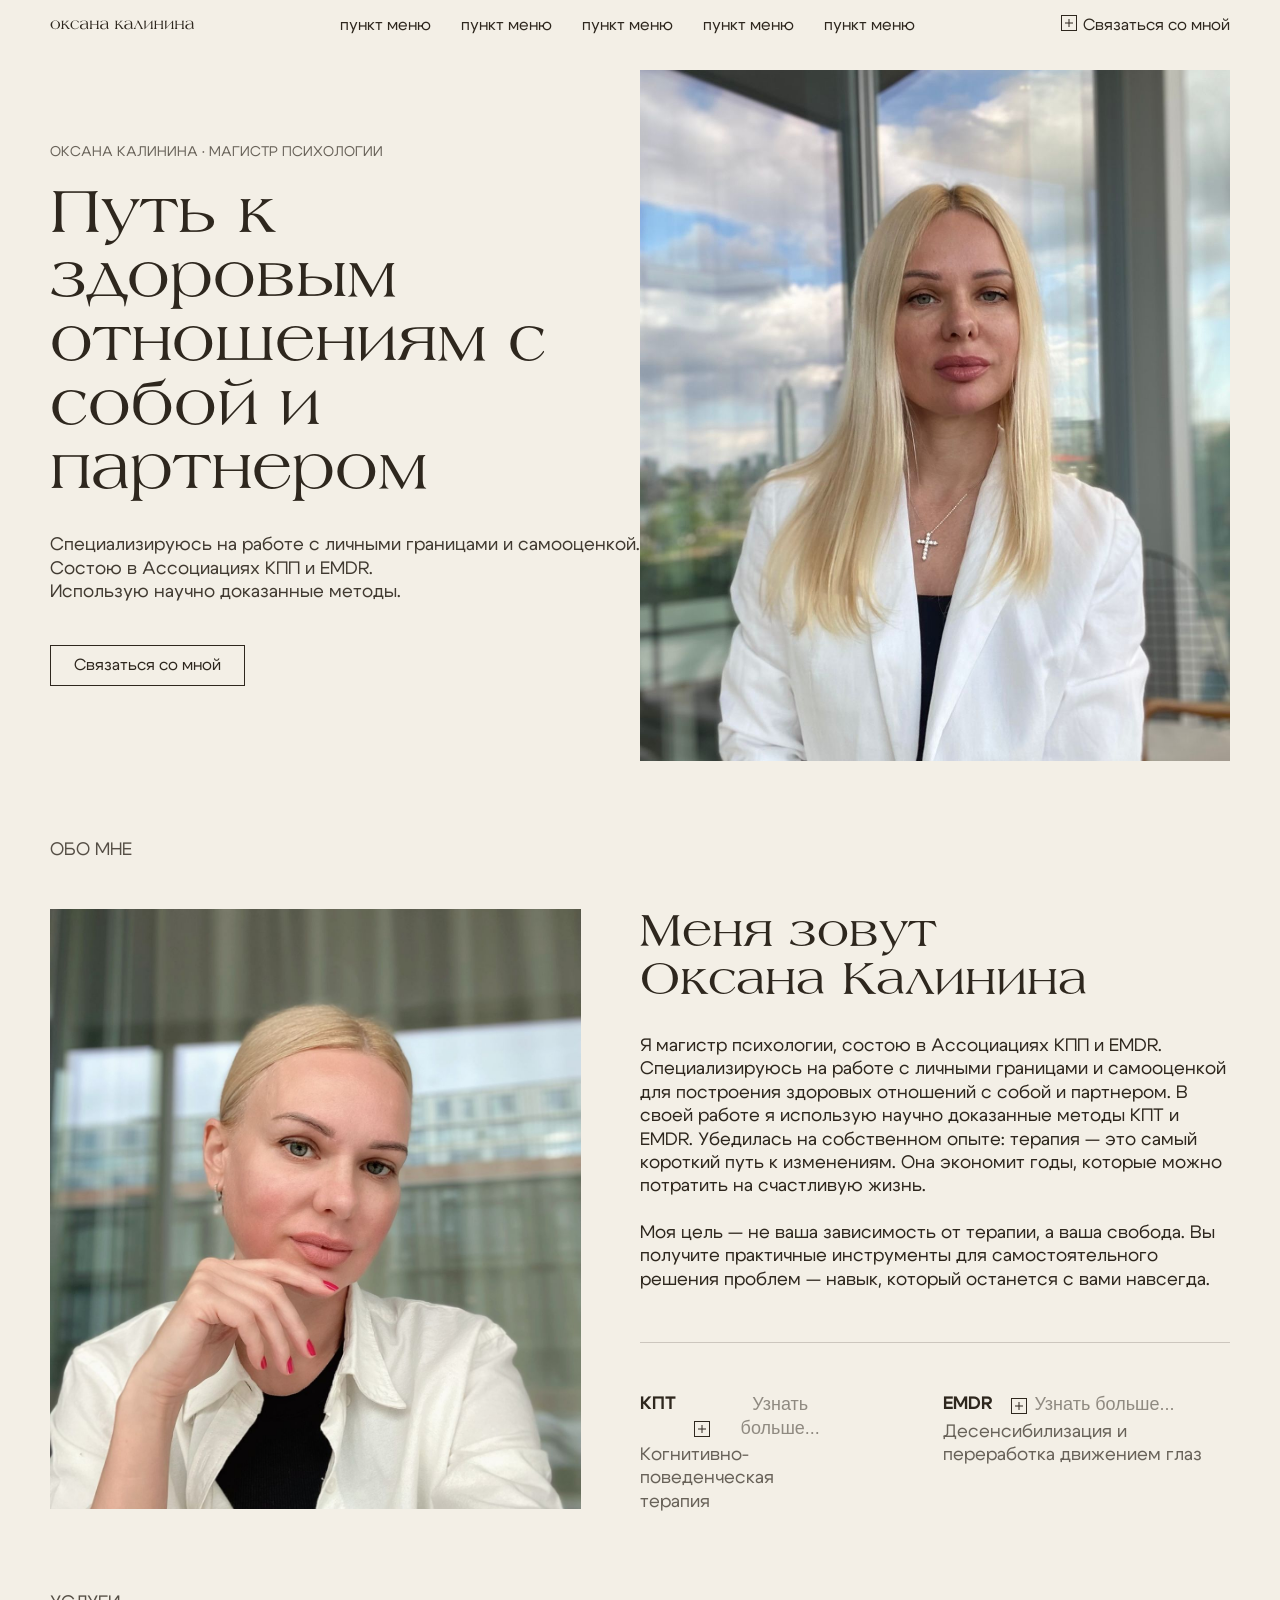
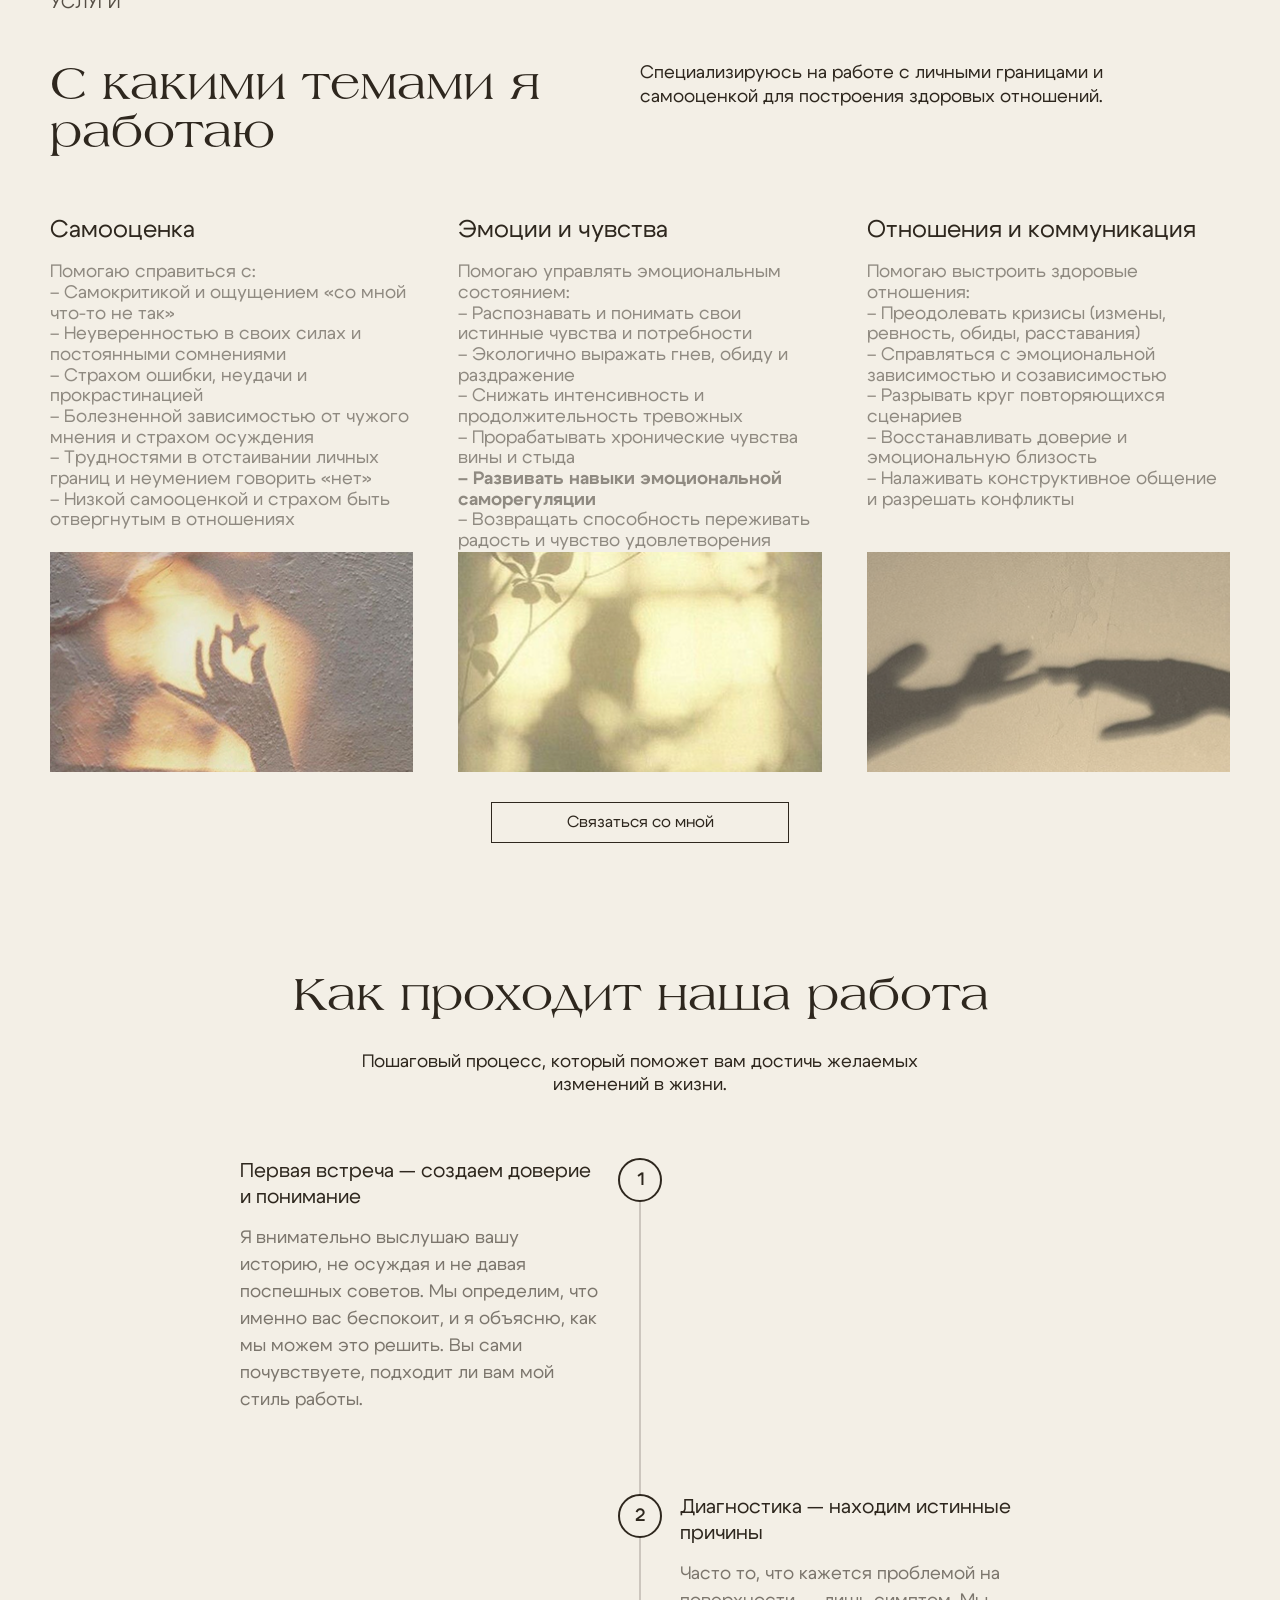
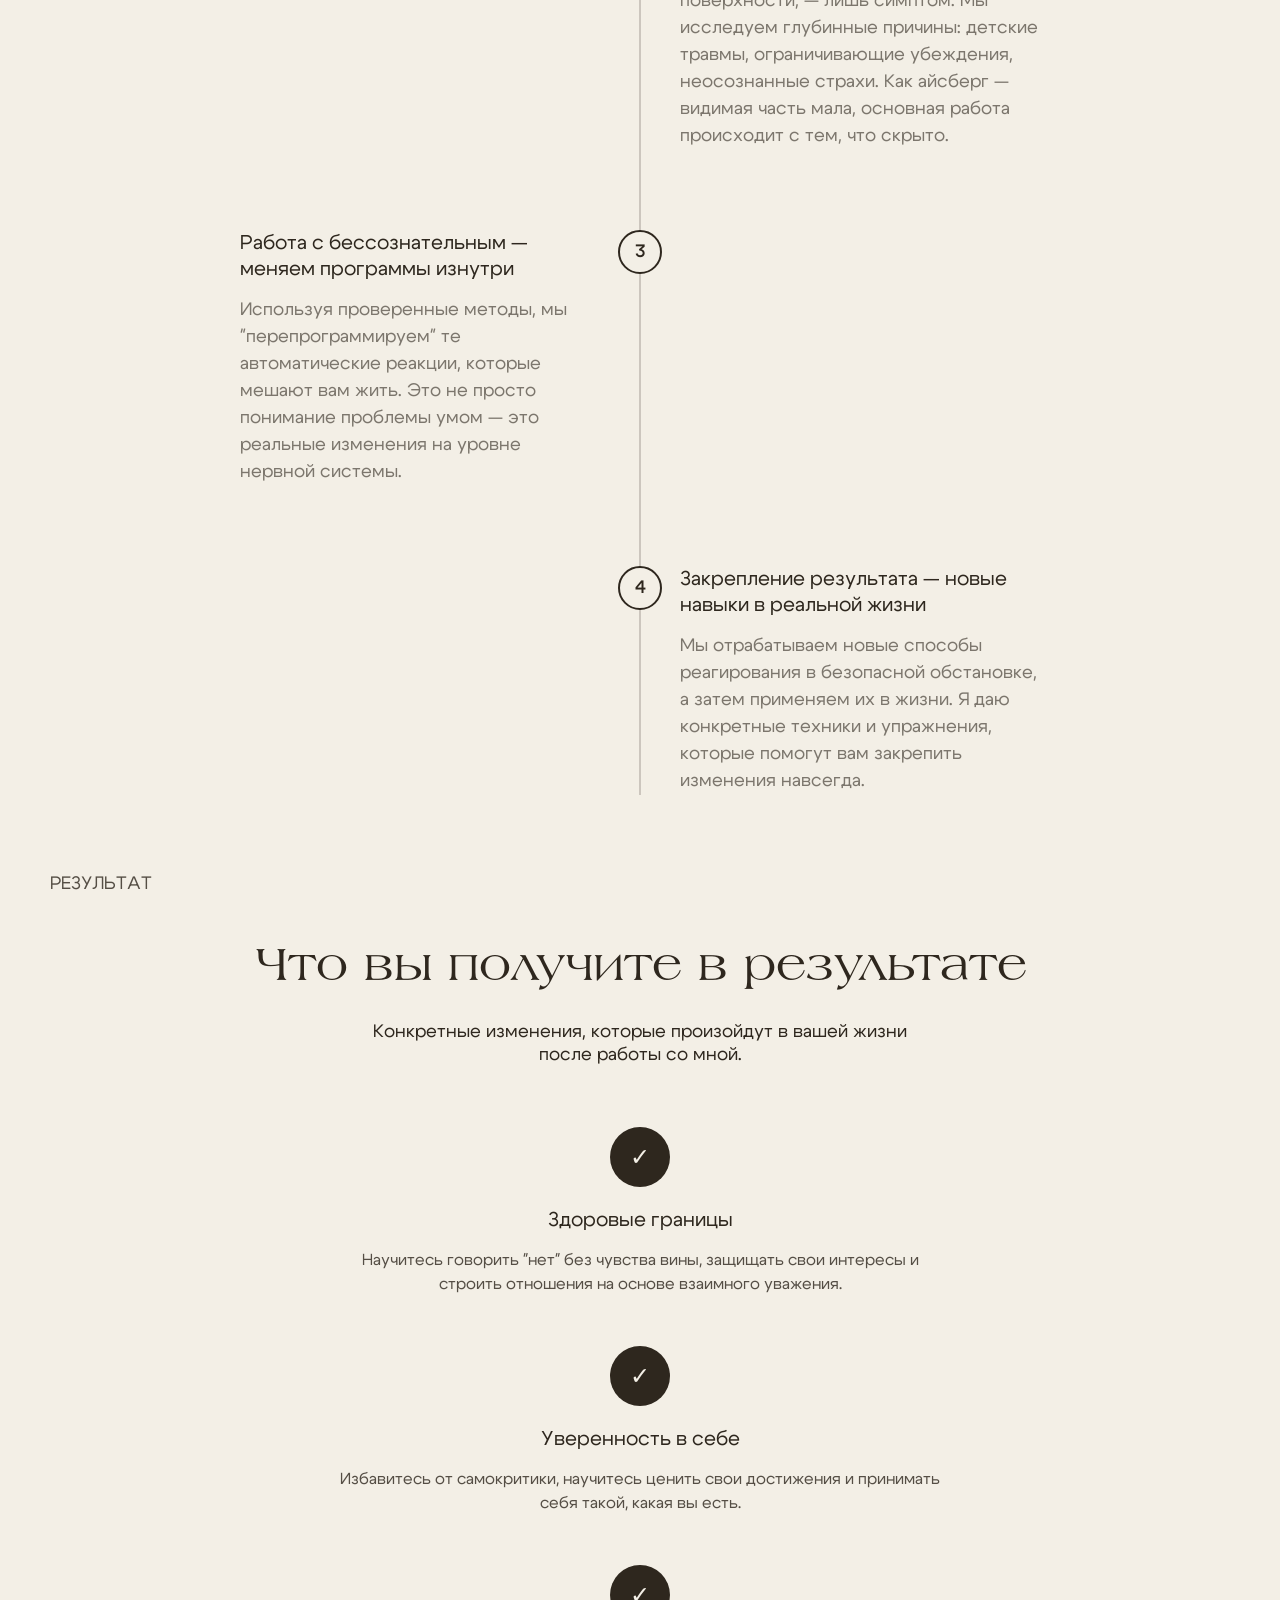
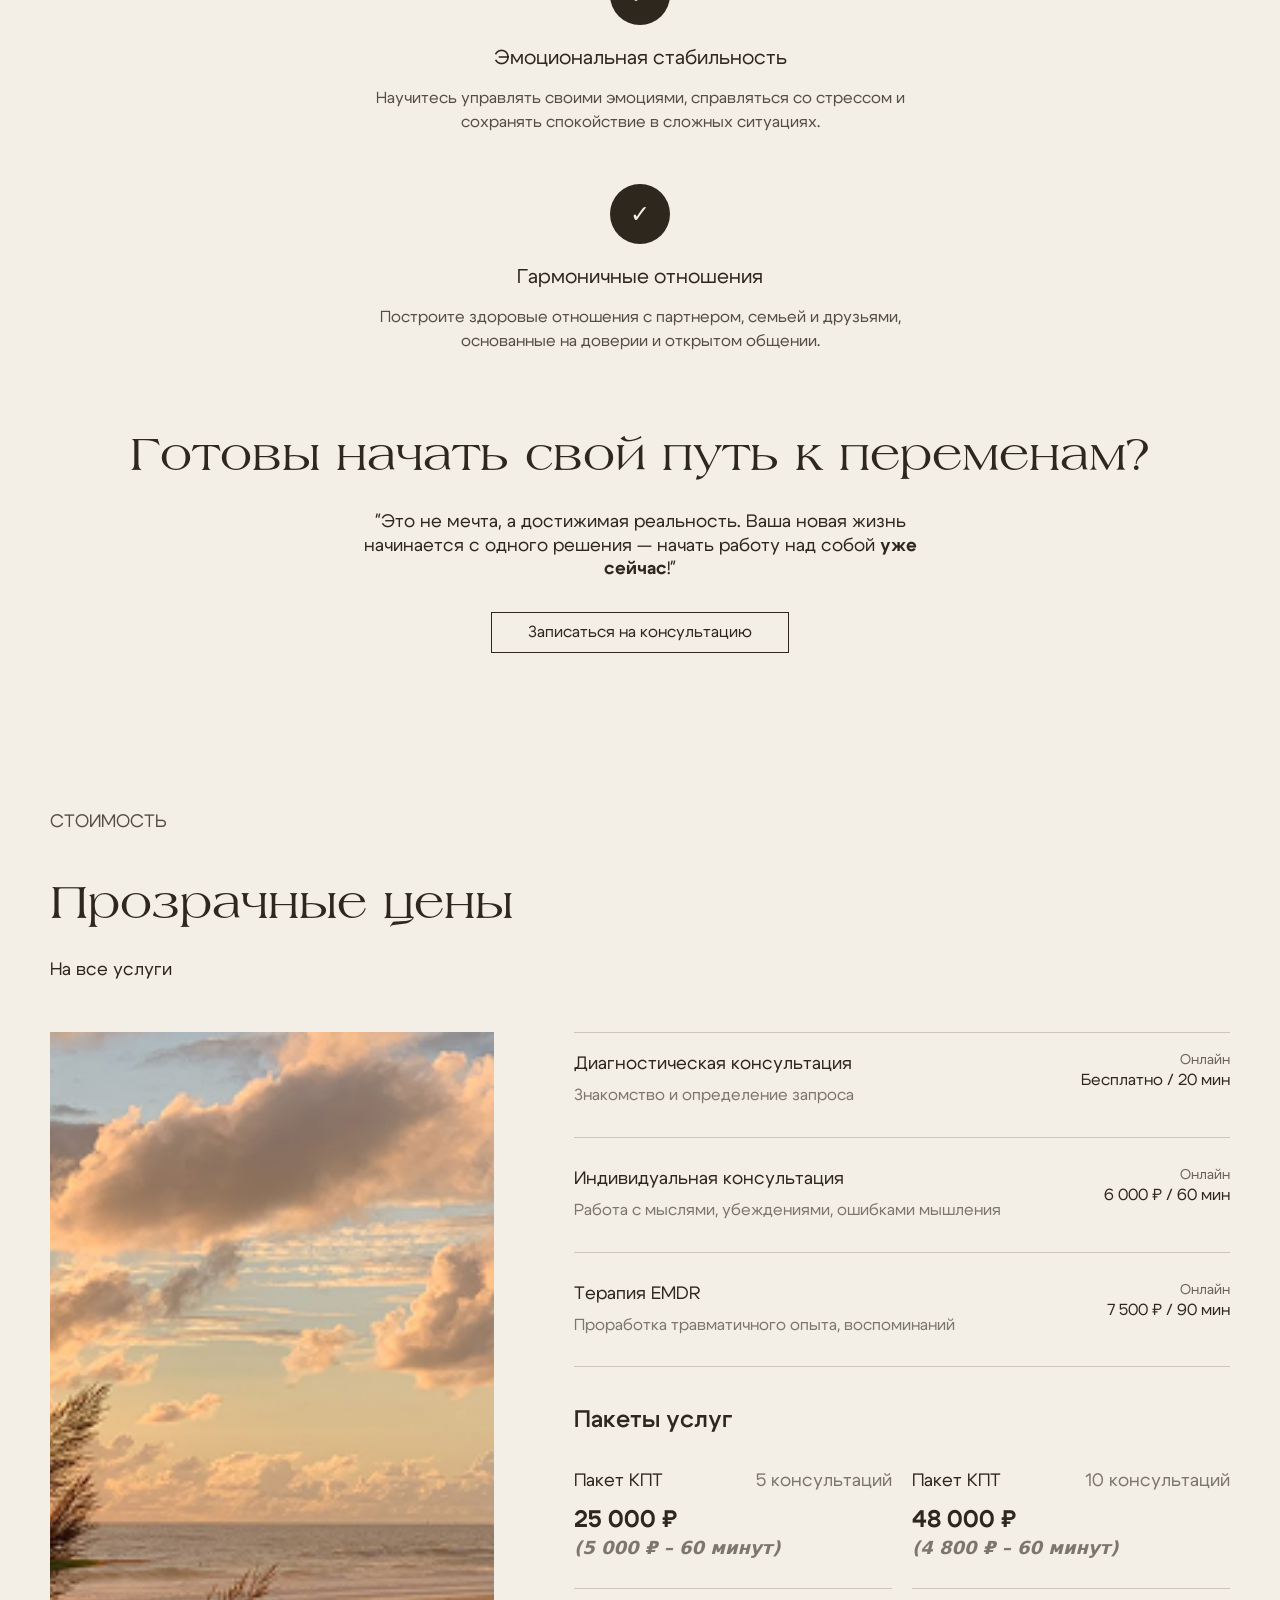
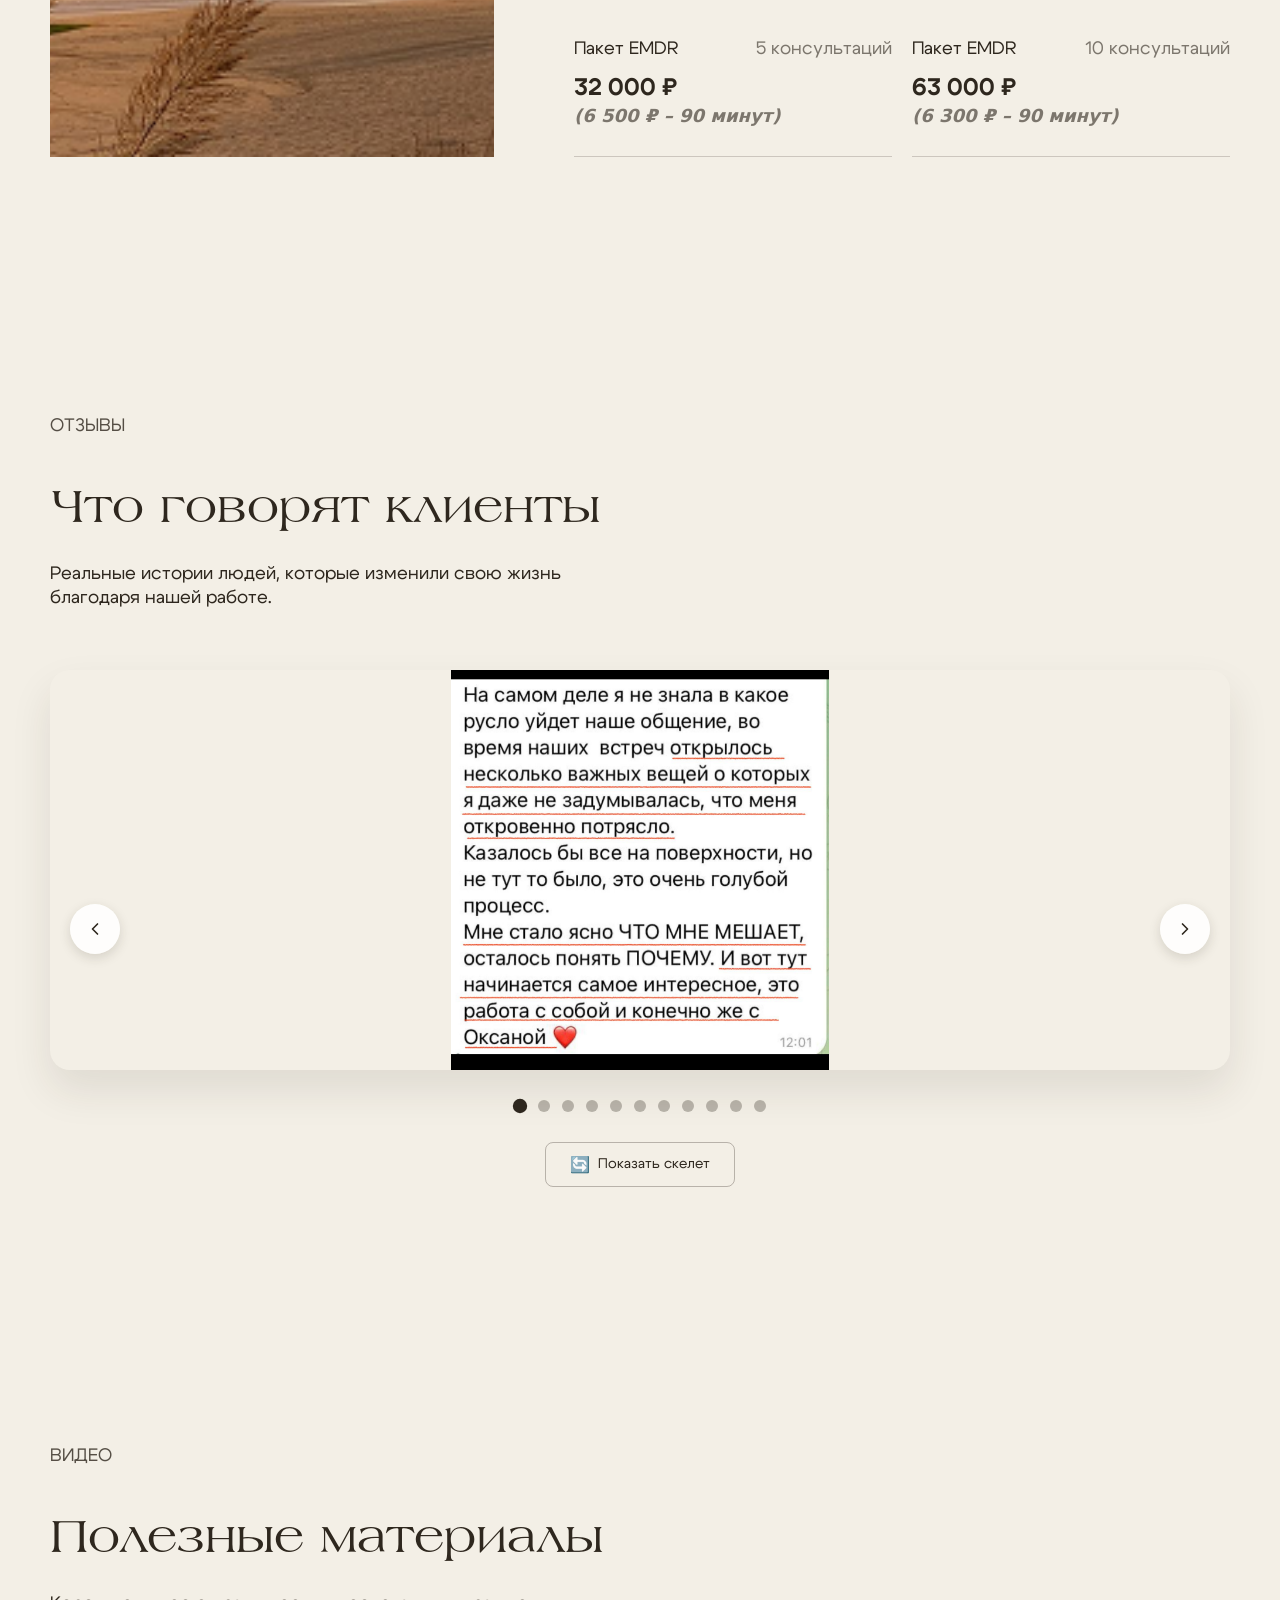
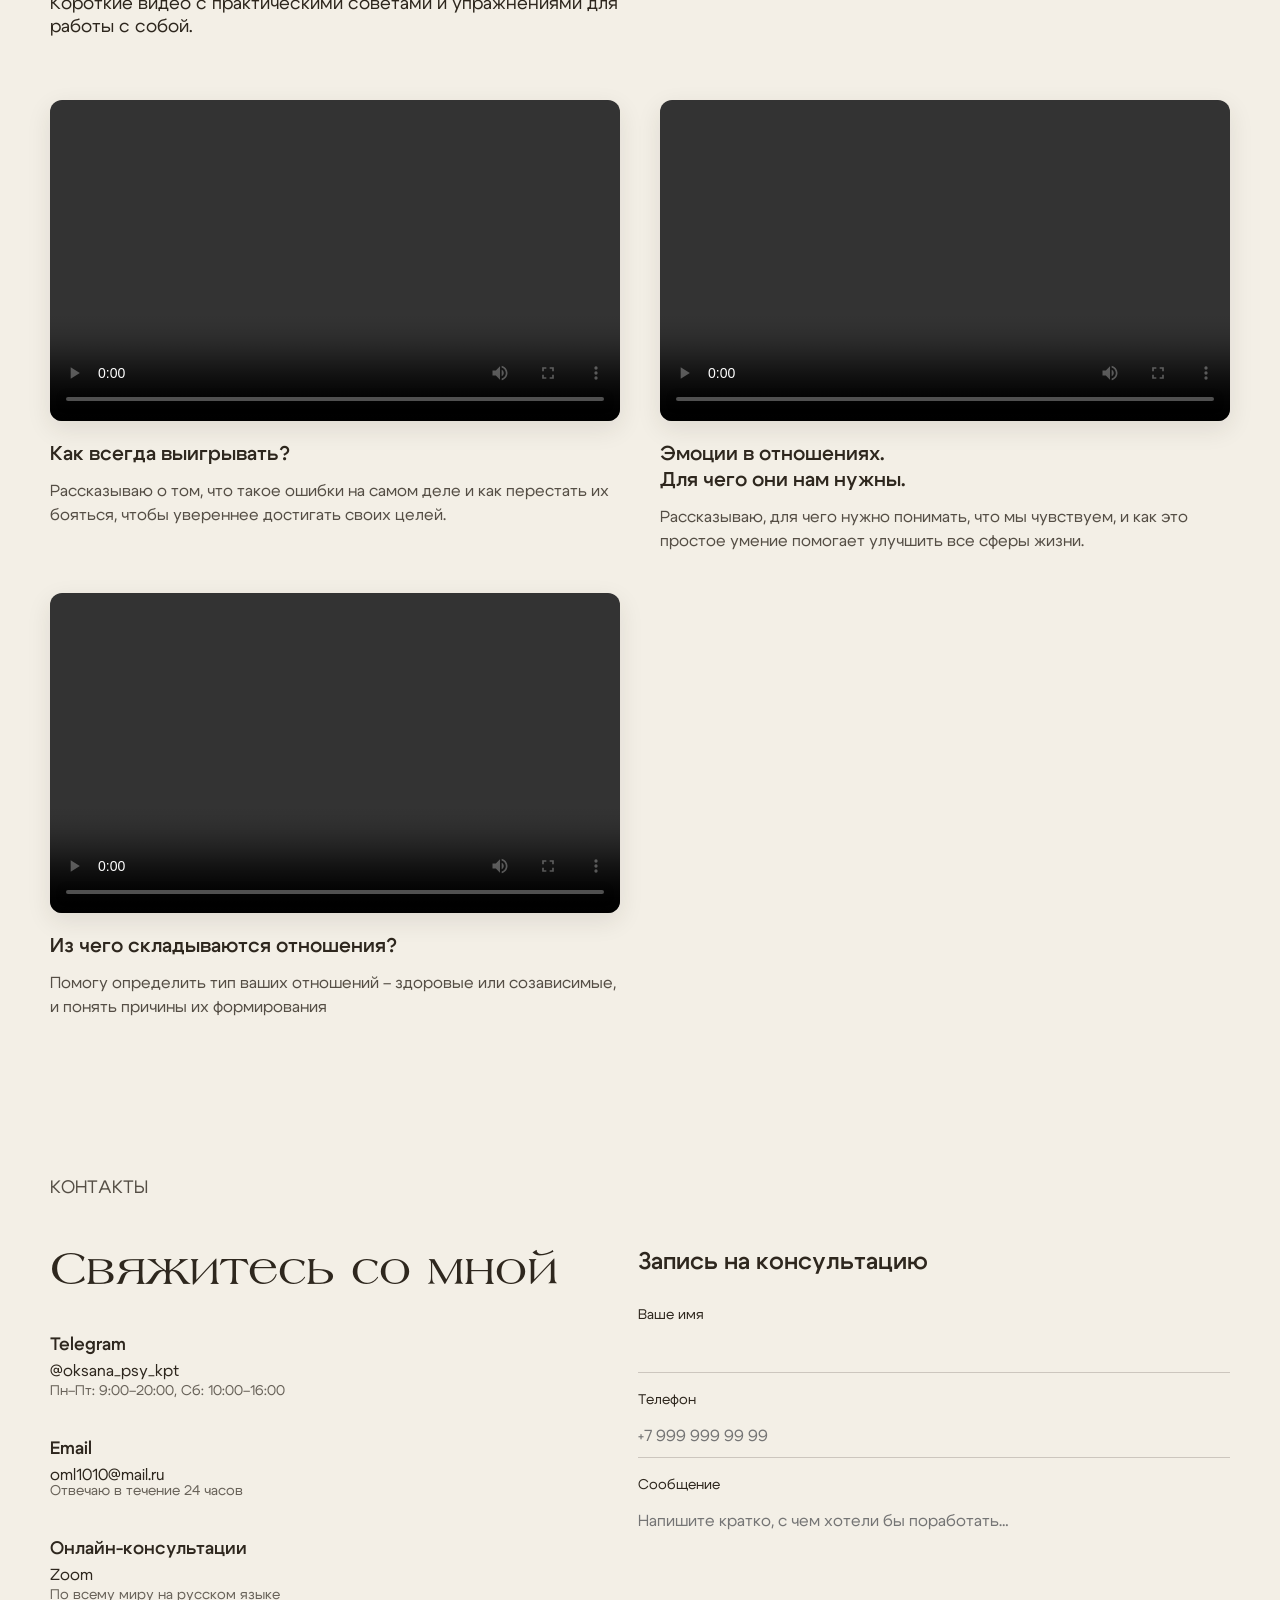
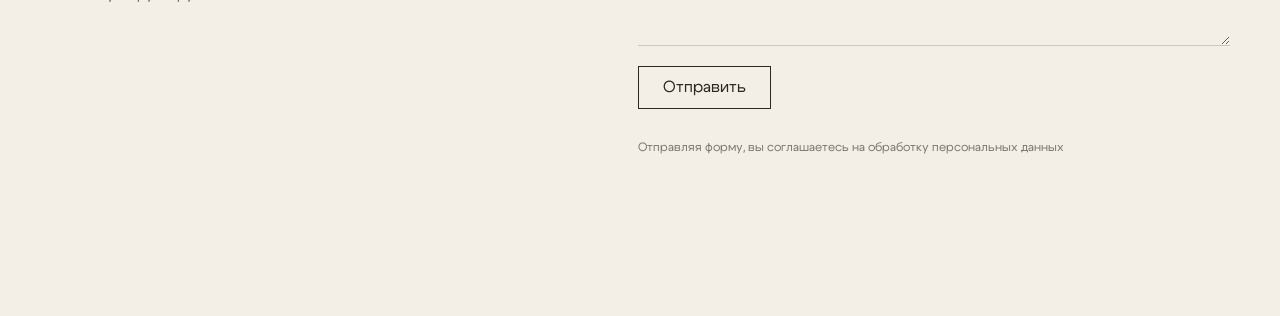
==== commit 870bd80e: "Refactor index.html and style.css: Improved layout and styling for sections, added reviews skeleton " ====
--- a/index.html
+++ b/index.html
@@ -53,8 +53,8 @@
           </h1>
           <p class="hero__subtitle">
             Специализируюсь на работе с личными границами и самооценкой.
-            <br />Состою в Ассоциациях КПП и EMDR. Использую научно доказанные
-            методы.
+            <br />Состою в Ассоциациях КПП и EMDR. <br />Использую научно
+            доказанные методы.
           </p>
           <a href="#" class="button hero__cta">
             <span>Связаться со мной</span>
@@ -73,7 +73,6 @@
       <div class="container">
         <div class="section-eyebrow">
           <h3 class="section-name">обо мне</h3>
-          <span class="section-number">01</span>
         </div>
         <div class="flex gap-80">
           <div class="half">
@@ -99,7 +98,9 @@
             <div class="about__cards flex">
               <div class="about__card">
                 <div class="about__heading-container flex">
-                  <h4 class="about__card-heading body">КПТ</h4>
+                  <h4 class="about__card-heading body">
+                    <b class="bold">КПТ</b>
+                  </h4>
                   <button class="about__extra-button" data-popup="cbt">
                     <span class="button_plus"
                       ><img src="images/plus.svg"
@@ -115,7 +116,9 @@
               </div>
               <div class="about__card">
                 <div class="about__heading-container flex">
-                  <h4 class="about__card-heading body">EMDR</h4>
+                  <h4 class="about__card-heading body">
+                    <b class="bold"> EMDR </b>
+                  </h4>
                   <button class="about__extra-button" data-popup="emdr">
                     <span class="button_plus"
                       ><img src="images/plus.svg"
@@ -138,7 +141,6 @@
       <div class="container">
         <div class="section-eyebrow">
           <h3 class="section-name">услуги</h3>
-          <span class="section-number">02</span>
         </div>
 
         <div class="heading-container flex">
@@ -204,10 +206,7 @@
     </section>
     <section class="process">
       <div class="container">
-        <div class="section-eyebrow">
-          <h3 class="section-name">процесс работы</h3>
-          <span class="section-number">03</span>
-        </div>
+        <div class="section-eyebrow"></div>
 
         <div class="heading-container">
           <h2 class="h2">Как проходит наша работа</h2>
@@ -284,7 +283,6 @@
       <div class="container">
         <div class="section-eyebrow">
           <h3 class="section-name">результат</h3>
-          <span class="section-number">04</span>
         </div>
         <div class="heading-container">
           <h2 class="h2">Что вы получите в результате</h2>
@@ -352,7 +350,6 @@
       <div class="container">
         <div class="section-eyebrow">
           <h3 class="section-name">стоимость</h3>
-          <span class="section-number">05</span>
         </div>
 
         <div class="heading-container">
@@ -395,7 +392,7 @@
                       Индивидуальная консультация
                     </h4>
                     <p class="price-item-description">
-                      Работа с самооценкой, эмоциями и отношениями
+                      Работа с мыслями, убеждениями, ошибками мышления
                     </p>
                   </div>
                   <div class="price-item-info">
@@ -410,9 +407,9 @@
               <div class="price-item">
                 <div class="price-item-content">
                   <div class="price-item-text">
-                    <h4 class="price-item-title">Работа с травмой (EMDR)</h4>
+                    <h4 class="price-item-title">Терапия EMDR</h4>
                     <p class="price-item-description">
-                      Проработка травматичного опыта, воспоминаний методом EMDR
+                      Проработка травматичного опыта, воспоминаний
                     </p>
                   </div>
                   <div class="price-item-info">
@@ -426,70 +423,57 @@
             <!-- Пакеты услуг -->
             <div class="price-packages">
               <h3 class="packages-title">Пакеты услуг</h3>
-              <p class="packages-subtitle">
-                Экономия при покупке нескольких консультаций
-              </p>
 
               <div class="packages-grid">
                 <div class="package-card">
                   <div class="package-header">
-                    <h4 class="package-title">Пакет КПТ</h4>
+                    <span class="package-title">Пакет КПТ</span>
                     <span class="package-count">5 консультаций</span>
                   </div>
                   <div class="package-price">
                     <span class="package-amount">25 000 ₽</span>
-                    <span class="package-savings">Экономия 5 000 ₽</span>
-                  </div>
-                  <div class="package-details">
-                    <p>Индивидуальная консультация</p>
-                    <p>60 минут каждая</p>
+                    <span class="package-per-session"
+                      >(5 000 ₽ – 60 минут)</span
+                    >
                   </div>
                 </div>
 
                 <div class="package-card">
                   <div class="package-header">
-                    <h4 class="package-title">Пакет КПТ</h4>
+                    <span class="package-title">Пакет КПТ</span>
                     <span class="package-count">10 консультаций</span>
                   </div>
                   <div class="package-price">
                     <span class="package-amount">48 000 ₽</span>
-                    <span class="package-savings">Экономия 12 000 ₽</span>
-                  </div>
-                  <div class="package-details">
-                    <p>Индивидуальная консультация</p>
-                    <p>60 минут каждая</p>
+                    <span class="package-per-session"
+                      >(4 800 ₽ – 60 минут)</span
+                    >
                   </div>
                 </div>
 
                 <div class="package-card package-emdr">
                   <div class="package-header">
-                    <h4 class="package-title">Пакет EMDR</h4>
+                    <span class="package-title">Пакет EMDR</span>
                     <span class="package-count">5 консультаций</span>
                   </div>
                   <div class="package-price">
                     <span class="package-amount">32 000 ₽</span>
-                    <span class="package-savings">Экономия 500 ₽</span>
-                  </div>
-                  <div class="package-details">
-                    <p>Работа с травмой (EMDR)</p>
-                    <p>90 минут каждая</p>
-                    <p class="package-note">6 500 ₽ за консультацию</p>
+                    <span class="package-per-session"
+                      >(6 500 ₽ – 90 минут)</span
+                    >
                   </div>
                 </div>
 
                 <div class="package-card package-emdr">
                   <div class="package-header">
-                    <h4 class="package-title">Пакет EMDR</h4>
+                    <span class="package-title">Пакет EMDR</span>
                     <span class="package-count">10 консультаций</span>
                   </div>
                   <div class="package-price">
                     <span class="package-amount">63 000 ₽</span>
-                    <span class="package-savings">Экономия 12 000 ₽</span>
-                  </div>
-                  <div class="package-details">
-                    <p>Работа с травмой (EMDR)</p>
-                    <p>90 минут каждая</p>
-                    <p class="package-note">6 300 ₽ за консультацию</p>
+                    <span class="package-per-session"
+                      >(6 300 ₽ – 90 минут)</span
+                    >
                   </div>
                 </div>
               </div>
@@ -503,7 +487,6 @@
       <div class="container">
         <div class="section-eyebrow">
           <h3 class="section-name">отзывы</h3>
-          <span class="section-number">06</span>
         </div>
 
         <div class="heading-container">
@@ -514,7 +497,33 @@
           </p>
         </div>
 
-        <div class="reviews-slider">
+        <!-- Skeleton loader -->
+        <div class="reviews-skeleton" id="reviews-skeleton">
+          <div class="reviews-skeleton-container">
+            <div class="reviews-skeleton-track">
+              <div class="review-skeleton-slide">
+                <div class="review-skeleton-image"></div>
+              </div>
+              <div class="review-skeleton-slide">
+                <div class="review-skeleton-image"></div>
+              </div>
+              <div class="review-skeleton-slide">
+                <div class="review-skeleton-image"></div>
+              </div>
+            </div>
+          </div>
+          <div class="reviews-skeleton-navigation">
+            <div class="reviews-skeleton-btn"></div>
+            <div class="reviews-skeleton-btn"></div>
+          </div>
+          <div class="reviews-skeleton-dots">
+            <div class="reviews-skeleton-dot"></div>
+            <div class="reviews-skeleton-dot"></div>
+            <div class="reviews-skeleton-dot"></div>
+          </div>
+        </div>
+
+        <div class="reviews-slider" id="reviews-slider" style="display: none">
           <div class="reviews-slider-container">
             <div class="reviews-slider-track" id="reviews-track">
               <div class="review-slide">
@@ -625,6 +634,14 @@
           <div class="reviews-dots" id="reviews-dots">
             <!-- Dots will be generated by JavaScript -->
           </div>
+
+          <!-- Skeleton Demo Button -->
+          <div class="skeleton-demo">
+            <button class="skeleton-demo-btn" id="skeleton-demo-btn">
+              <span class="skeleton-demo-icon">🔄</span>
+              <span class="skeleton-demo-text">Показать скелет</span>
+            </button>
+          </div>
         </div>
       </div>
     </section>
@@ -633,7 +650,6 @@
       <div class="container">
         <div class="section-eyebrow">
           <h3 class="section-name">видео</h3>
-          <span class="section-number">07</span>
         </div>
 
         <div class="heading-container">
@@ -669,7 +685,8 @@
               </video>
             </div>
             <h4 class="video-title">
-              Эмоции в отношениях. Для чего они нам нужны.
+              Эмоции в отношениях. <br />
+              Для чего они нам нужны.
             </h4>
             <p class="video-description">
               Рассказываю, для чего нужно понимать, что мы чувствуем, и как это
@@ -697,7 +714,6 @@
       <div class="container">
         <div class="section-eyebrow">
           <h3 class="section-name">контакты</h3>
-          <span class="section-number">08</span>
         </div>
 
         <div class="contact-content">
@@ -734,6 +750,7 @@
           </div>
 
           <div class="contact-right">
+            <h3 class="form-title">Запись на консультацию</h3>
             <form class="contact-form">
               <div class="form-group">
                 <label for="name" class="form-label">Ваше имя</label>
@@ -1010,7 +1027,48 @@
 
       // Initialize reviews slider when DOM is loaded
       document.addEventListener("DOMContentLoaded", () => {
-        new ReviewsSlider();
+        // Show skeleton initially
+        const skeleton = document.getElementById("reviews-skeleton");
+        const slider = document.getElementById("reviews-slider");
+
+        // Simulate loading time (2-3 seconds)
+        setTimeout(() => {
+          // Hide skeleton and show actual slider
+          skeleton.style.display = "none";
+          slider.style.display = "block";
+
+          // Initialize the actual slider
+          new ReviewsSlider();
+
+          // Add skeleton demo functionality
+          const skeletonDemoBtn = document.getElementById("skeleton-demo-btn");
+          const skeletonDemoText = skeletonDemoBtn.querySelector(
+            ".skeleton-demo-text"
+          );
+          const skeletonDemoIcon = skeletonDemoBtn.querySelector(
+            ".skeleton-demo-icon"
+          );
+
+          skeletonDemoBtn.addEventListener("click", () => {
+            // Show skeleton
+            skeleton.style.display = "block";
+            slider.style.display = "none";
+
+            // Update button text and icon
+            skeletonDemoText.textContent = "Скрыть скелет";
+            skeletonDemoIcon.textContent = "👁️";
+
+            // After 3 seconds, show slider again
+            setTimeout(() => {
+              skeleton.style.display = "none";
+              slider.style.display = "block";
+
+              // Reset button text and icon
+              skeletonDemoText.textContent = "Показать скелет";
+              skeletonDemoIcon.textContent = "🔄";
+            }, 3000);
+          });
+        }, 2500);
 
         // Set first frame as poster for videos
         const videos = document.querySelectorAll("video");
--- a/style.css
+++ b/style.css
@@ -726,7 +726,6 @@
 
 /* Price Packages */
 .price-packages {
-  margin-top: 60px;
   padding-top: 40px;
   border-top: 1px solid rgba(46, 39, 30, 0.2);
 }
@@ -779,22 +778,23 @@
 
 .package-title {
   font-size: 18px;
-  font-weight: 600;
+  font-weight: 300;
   color: var(--text);
   margin: 0;
 }
 
 .package-count {
-  font-size: 14px;
-  color: var(--text);
-  opacity: 0.7;
+  font-size: 18px;
+  font-weight: 300;
+  color: var(--text);
+  opacity: 0.6;
   background-color: transparent;
   padding: 0;
   border-radius: 0;
 }
 
 .package-price {
-  margin-bottom: 16px;
+  margin-bottom: 0;
 }
 
 .package-amount {
@@ -802,35 +802,17 @@
   font-weight: 700;
   color: var(--text);
   display: block;
-  margin-bottom: 4px;
-}
-
-.package-savings {
-  font-size: 14px;
+  margin-bottom: 0;
+}
+
+.package-per-session {
+  font-size: 18px;
+  font-weight: 700;
+  font-style: italic;
   color: var(--text);
   opacity: 0.6;
-  font-weight: 300;
-}
-
-.package-details {
-  font-size: 14px;
-  color: var(--text);
-  opacity: 0.8;
-  line-height: 1.4;
-}
-
-.package-details p {
-  margin: 0 0 4px 0;
-}
-
-.package-details p:last-child {
-  margin-bottom: 0;
-}
-
-.package-note {
-  font-size: 12px;
-  opacity: 0.6;
-  font-style: italic;
+  display: block;
+  margin-top: 4px;
 }
 
 /* Reviews Section */
@@ -940,6 +922,138 @@
 
 .reviews-dot:hover {
   background-color: rgba(46, 39, 30, 0.6);
+}
+
+/* Reviews Skeleton Styles */
+.reviews-skeleton {
+  position: relative;
+  margin-top: 60px;
+}
+
+.reviews-skeleton-container {
+  overflow: hidden;
+  border-radius: 20px;
+  box-shadow: 0 20px 40px rgba(46, 39, 30, 0.1);
+}
+
+.reviews-skeleton-track {
+  display: flex;
+  transition: transform 0.5s ease-in-out;
+}
+
+.review-skeleton-slide {
+  min-width: 100%;
+  flex-shrink: 0;
+}
+
+.review-skeleton-image {
+  width: 100%;
+  height: 400px;
+  background: linear-gradient(90deg, #f0f0f0 25%, #e0e0e0 50%, #f0f0f0 75%);
+  background-size: 200% 100%;
+  animation: skeleton-loading 1.5s infinite;
+  border-radius: 20px;
+}
+
+.reviews-skeleton-navigation {
+  position: absolute;
+  top: 50%;
+  transform: translateY(-50%);
+  width: 100%;
+  display: flex;
+  justify-content: space-between;
+  pointer-events: none;
+  z-index: 2;
+}
+
+.reviews-skeleton-btn {
+  width: 50px;
+  height: 50px;
+  border-radius: 50%;
+  background: linear-gradient(90deg, #f0f0f0 25%, #e0e0e0 50%, #f0f0f0 75%);
+  background-size: 200% 100%;
+  animation: skeleton-loading 1.5s infinite;
+  box-shadow: 0 4px 12px rgba(46, 39, 30, 0.15);
+}
+
+.reviews-skeleton-btn:first-child {
+  margin-left: 20px;
+}
+
+.reviews-skeleton-btn:last-child {
+  margin-right: 20px;
+}
+
+.reviews-skeleton-dots {
+  display: flex;
+  justify-content: center;
+  gap: 12px;
+  margin-top: 30px;
+}
+
+.reviews-skeleton-dot {
+  width: 12px;
+  height: 12px;
+  border-radius: 50%;
+  background: linear-gradient(90deg, #f0f0f0 25%, #e0e0e0 50%, #f0f0f0 75%);
+  background-size: 200% 100%;
+  animation: skeleton-loading 1.5s infinite;
+}
+
+@keyframes skeleton-loading {
+  0% {
+    background-position: -200% 0;
+  }
+  100% {
+    background-position: 200% 0;
+  }
+}
+
+/* Skeleton Demo Button */
+.skeleton-demo {
+  display: flex;
+  justify-content: center;
+  margin-top: 30px;
+}
+
+.skeleton-demo-btn {
+  display: flex;
+  align-items: center;
+  gap: 8px;
+  padding: 12px 24px;
+  background-color: transparent;
+  border: 1px solid rgba(46, 39, 30, 0.3);
+  border-radius: 8px;
+  color: var(--text);
+  font-size: 14px;
+  font-weight: 300;
+  cursor: pointer;
+  transition: all 0.3s ease;
+  font-family: inherit;
+}
+
+.skeleton-demo-btn:hover {
+  border-color: var(--text);
+  background-color: rgba(46, 39, 30, 0.05);
+  transform: translateY(-2px);
+}
+
+.skeleton-demo-btn:active {
+  transform: translateY(0);
+}
+
+.skeleton-demo-icon {
+  font-size: 16px;
+  transition: transform 0.3s ease;
+}
+
+.skeleton-demo-btn:hover .skeleton-demo-icon {
+  transform: rotate(180deg);
+}
+
+.skeleton-demo-text {
+  font-size: 14px;
+  font-weight: 300;
 }
 
 /* Videos Section */
@@ -1088,6 +1202,14 @@
 
 .contact-right {
   flex: 1;
+}
+
+.form-title {
+  font-size: 24px;
+  font-weight: 600;
+  color: var(--text);
+  margin-bottom: 30px;
+  line-height: 1.3;
 }
 
 .contact-form {
@@ -1402,6 +1524,11 @@
   .contact-right {
     max-width: 100%;
   }
+
+  .form-title {
+    font-size: 20px;
+    margin-bottom: 25px;
+  }
 }
 
 /* Mobile phones */
@@ -1545,6 +1672,11 @@
     padding: 10px 20px;
   }
 
+  .form-title {
+    font-size: 18px;
+    margin-bottom: 20px;
+  }
+
   /* Popup mobile styles */
   .popup {
     padding: 30px 20px;
@@ -1606,6 +1738,56 @@
     height: 10px;
   }
 
+  /* Reviews Skeleton Mobile */
+  .reviews-skeleton {
+    margin-top: 40px;
+  }
+
+  .review-skeleton-image {
+    height: 250px;
+  }
+
+  .reviews-skeleton-btn {
+    width: 40px;
+    height: 40px;
+  }
+
+  .reviews-skeleton-btn:first-child {
+    margin-left: 10px;
+  }
+
+  .reviews-skeleton-btn:last-child {
+    margin-right: 10px;
+  }
+
+  .reviews-skeleton-dots {
+    margin-top: 20px;
+    gap: 8px;
+  }
+
+  .reviews-skeleton-dot {
+    width: 10px;
+    height: 10px;
+  }
+
+  /* Skeleton Demo Mobile */
+  .skeleton-demo {
+    margin-top: 20px;
+  }
+
+  .skeleton-demo-btn {
+    padding: 10px 20px;
+    font-size: 13px;
+  }
+
+  .skeleton-demo-icon {
+    font-size: 14px;
+  }
+
+  .skeleton-demo-text {
+    font-size: 13px;
+  }
+
   /* Videos */
   .videos {
     padding: 50px 0;
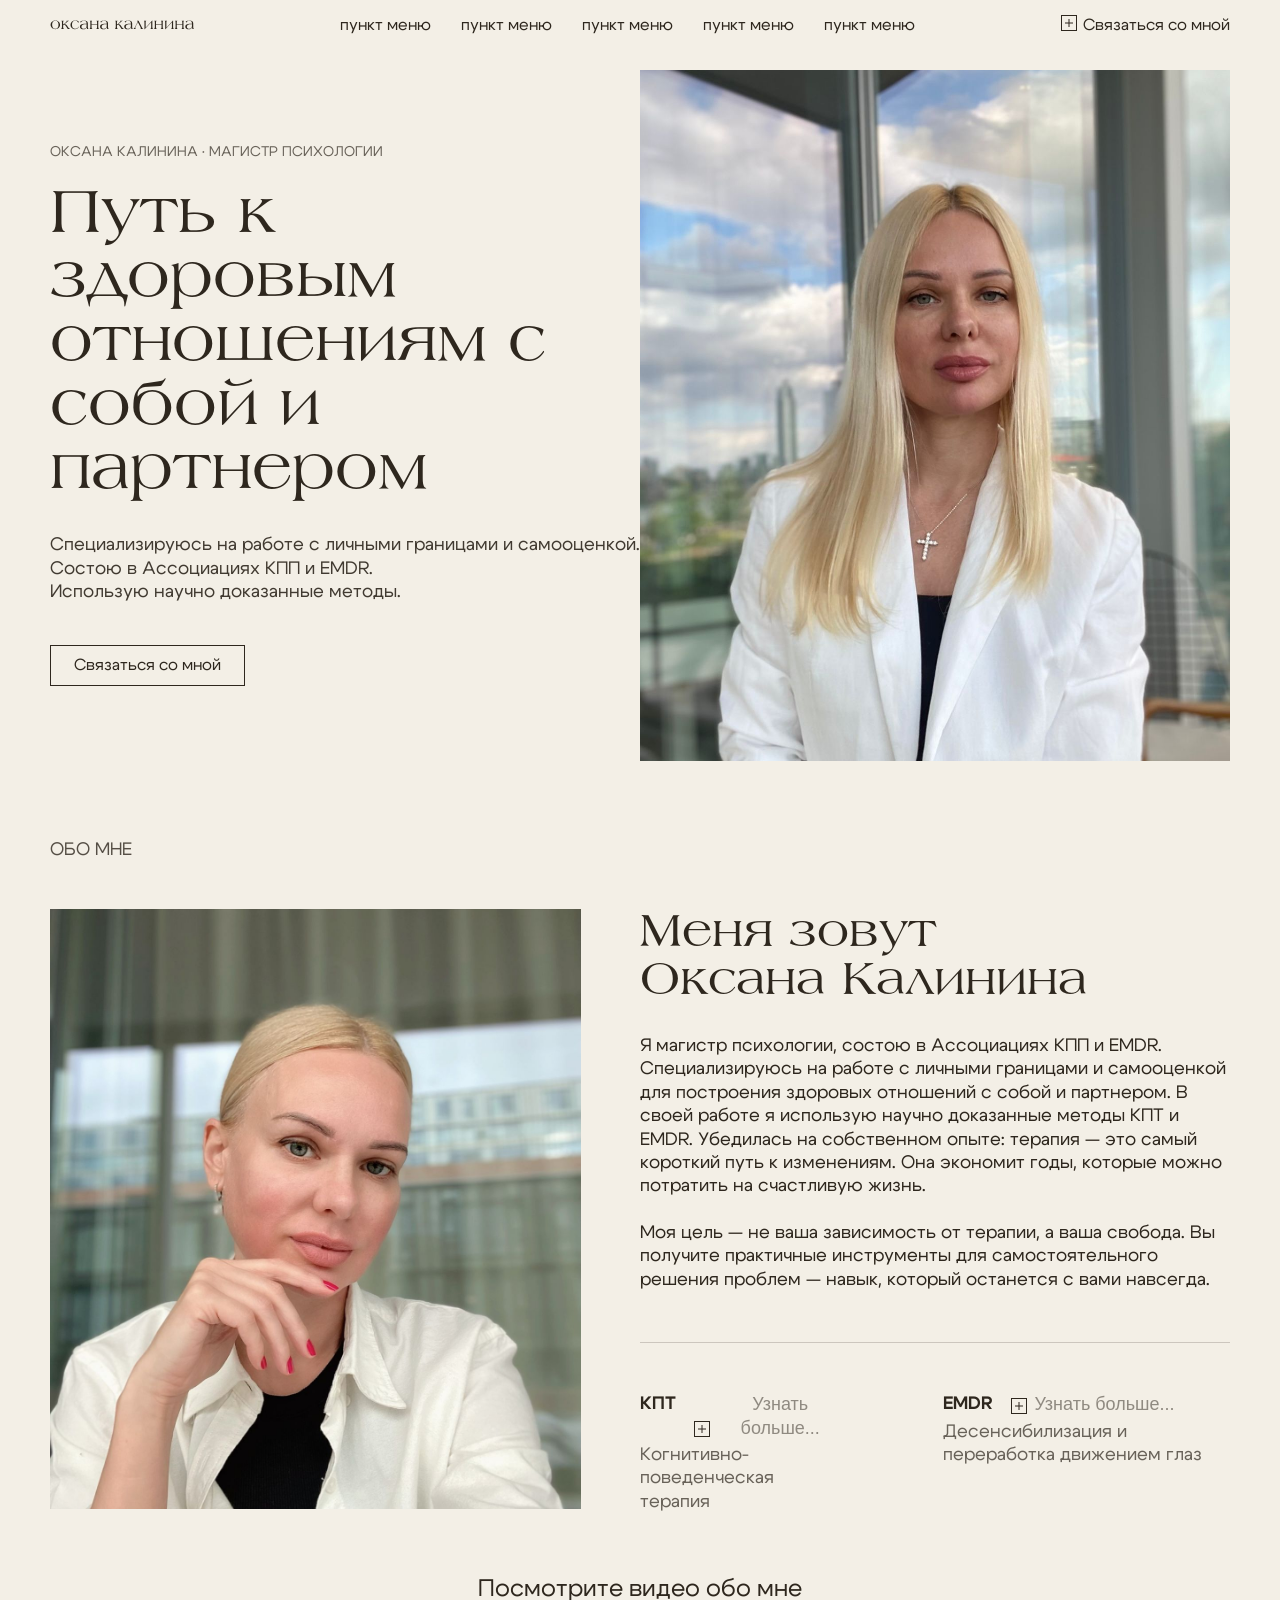
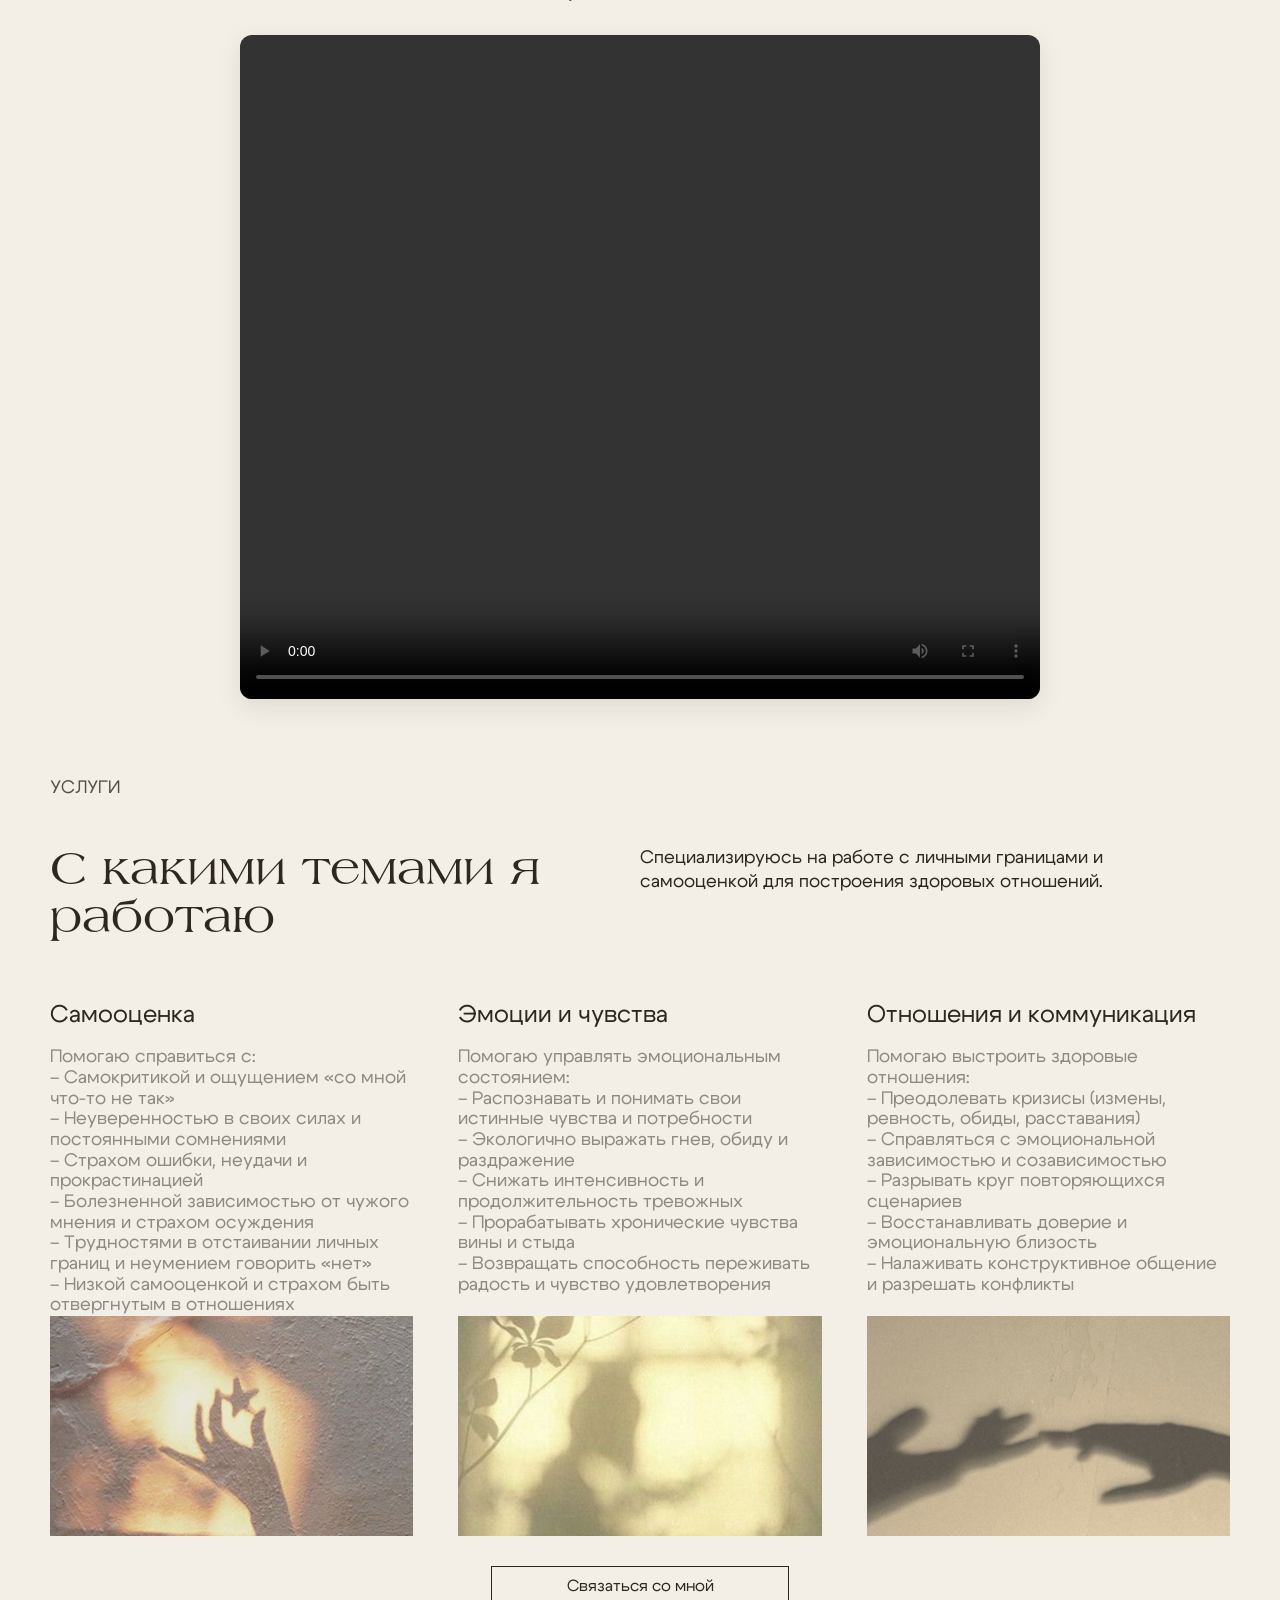
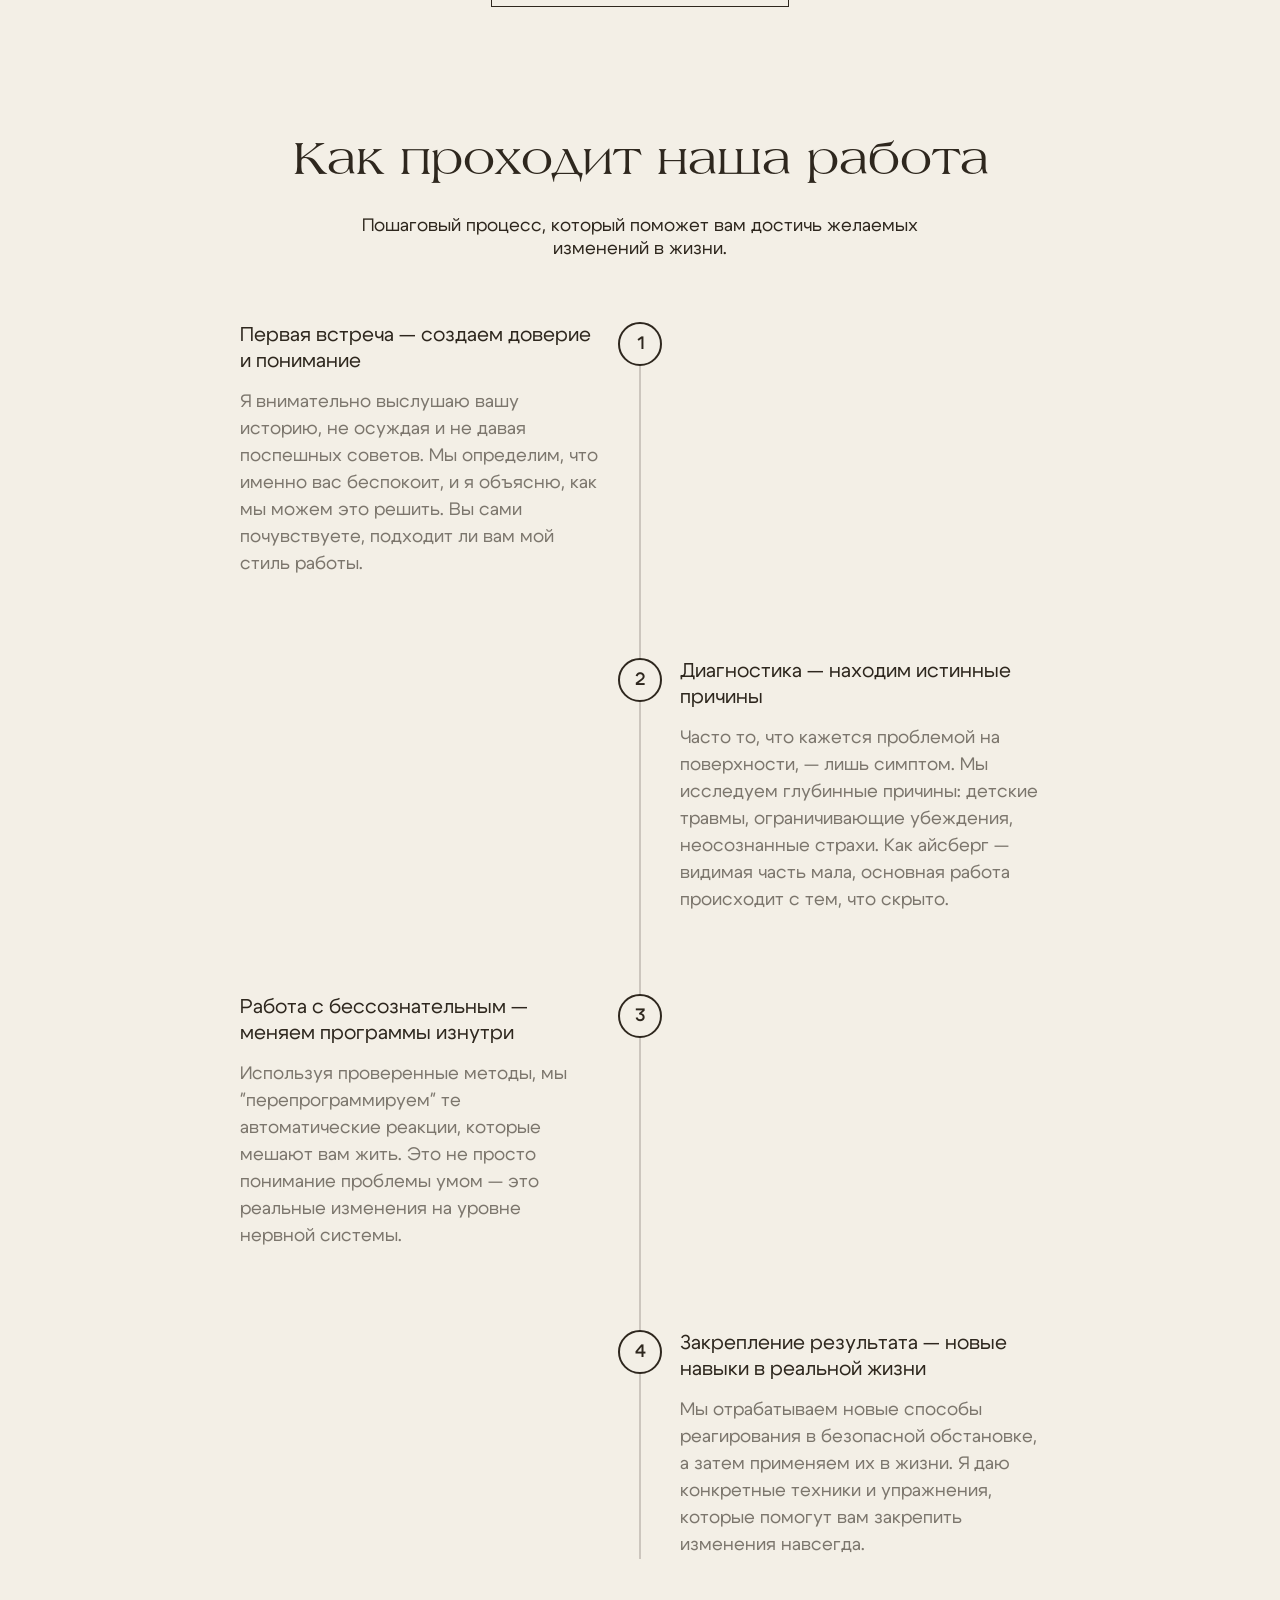
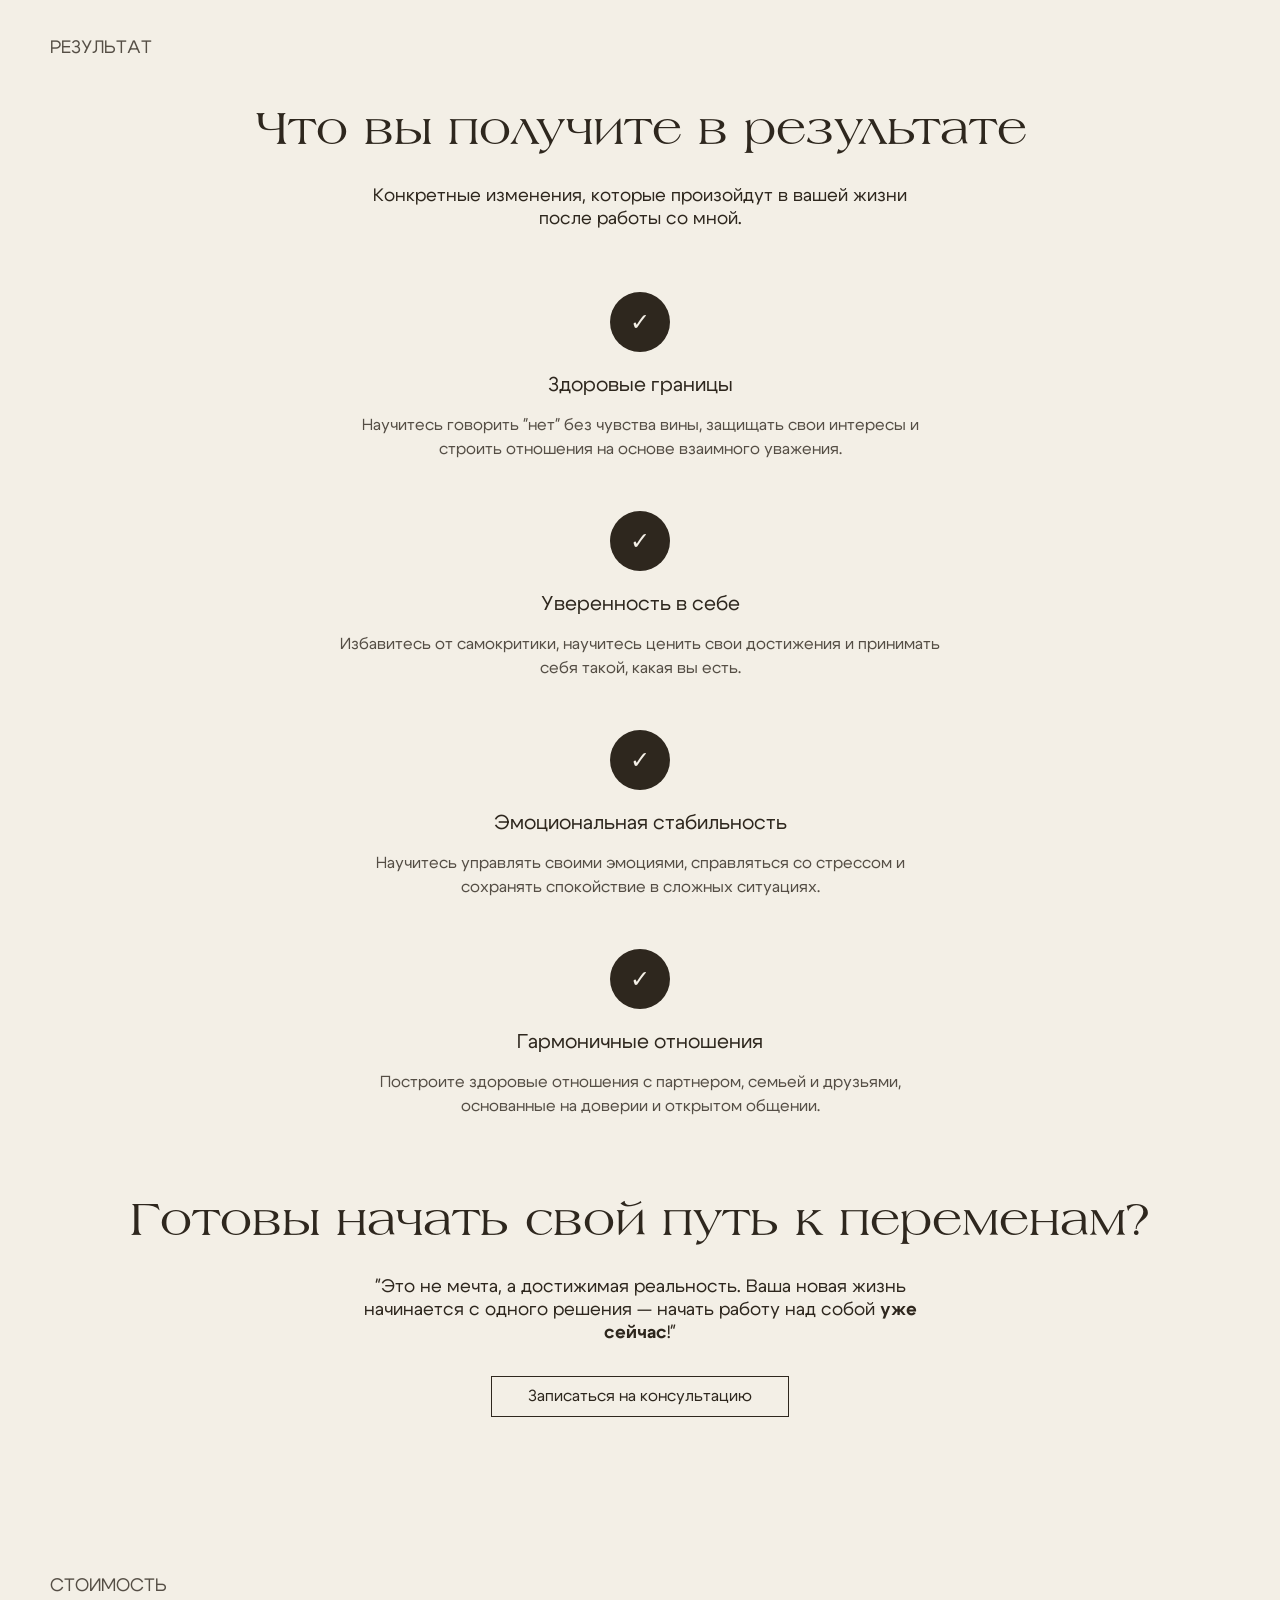
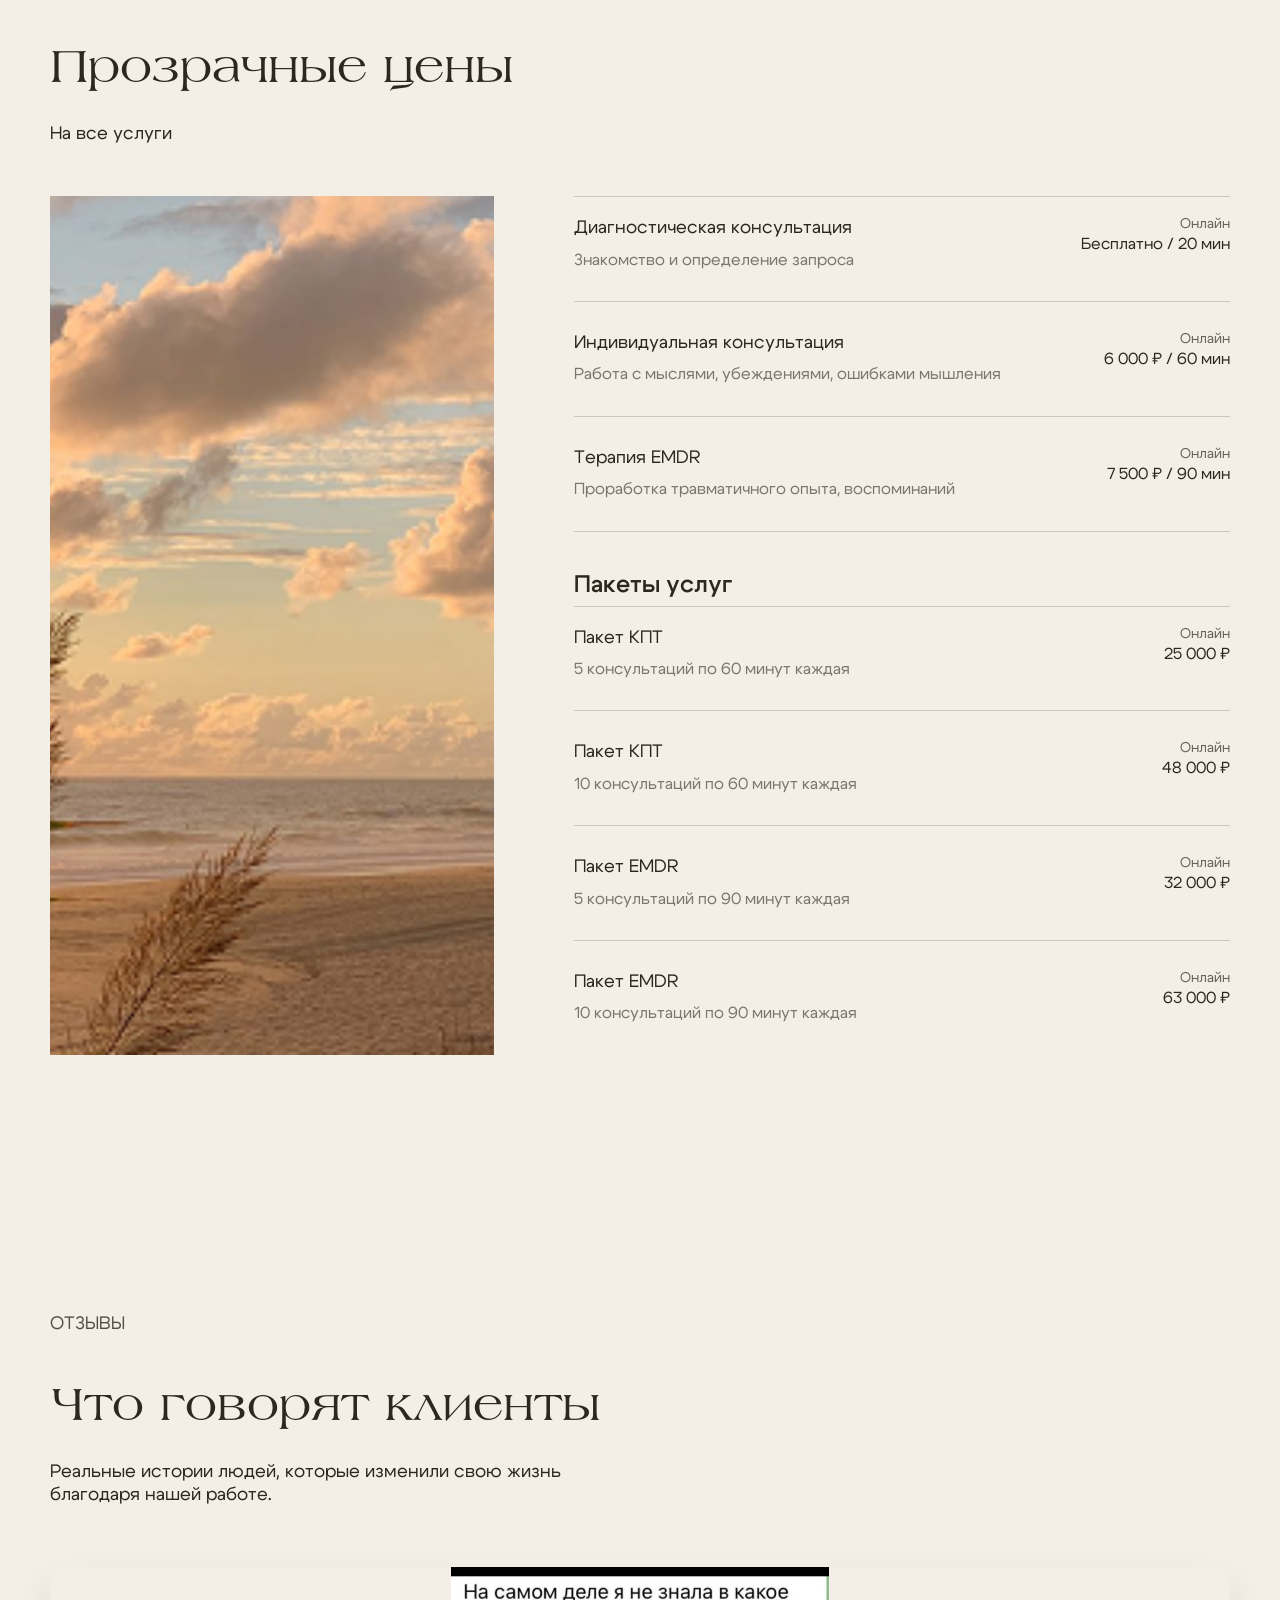
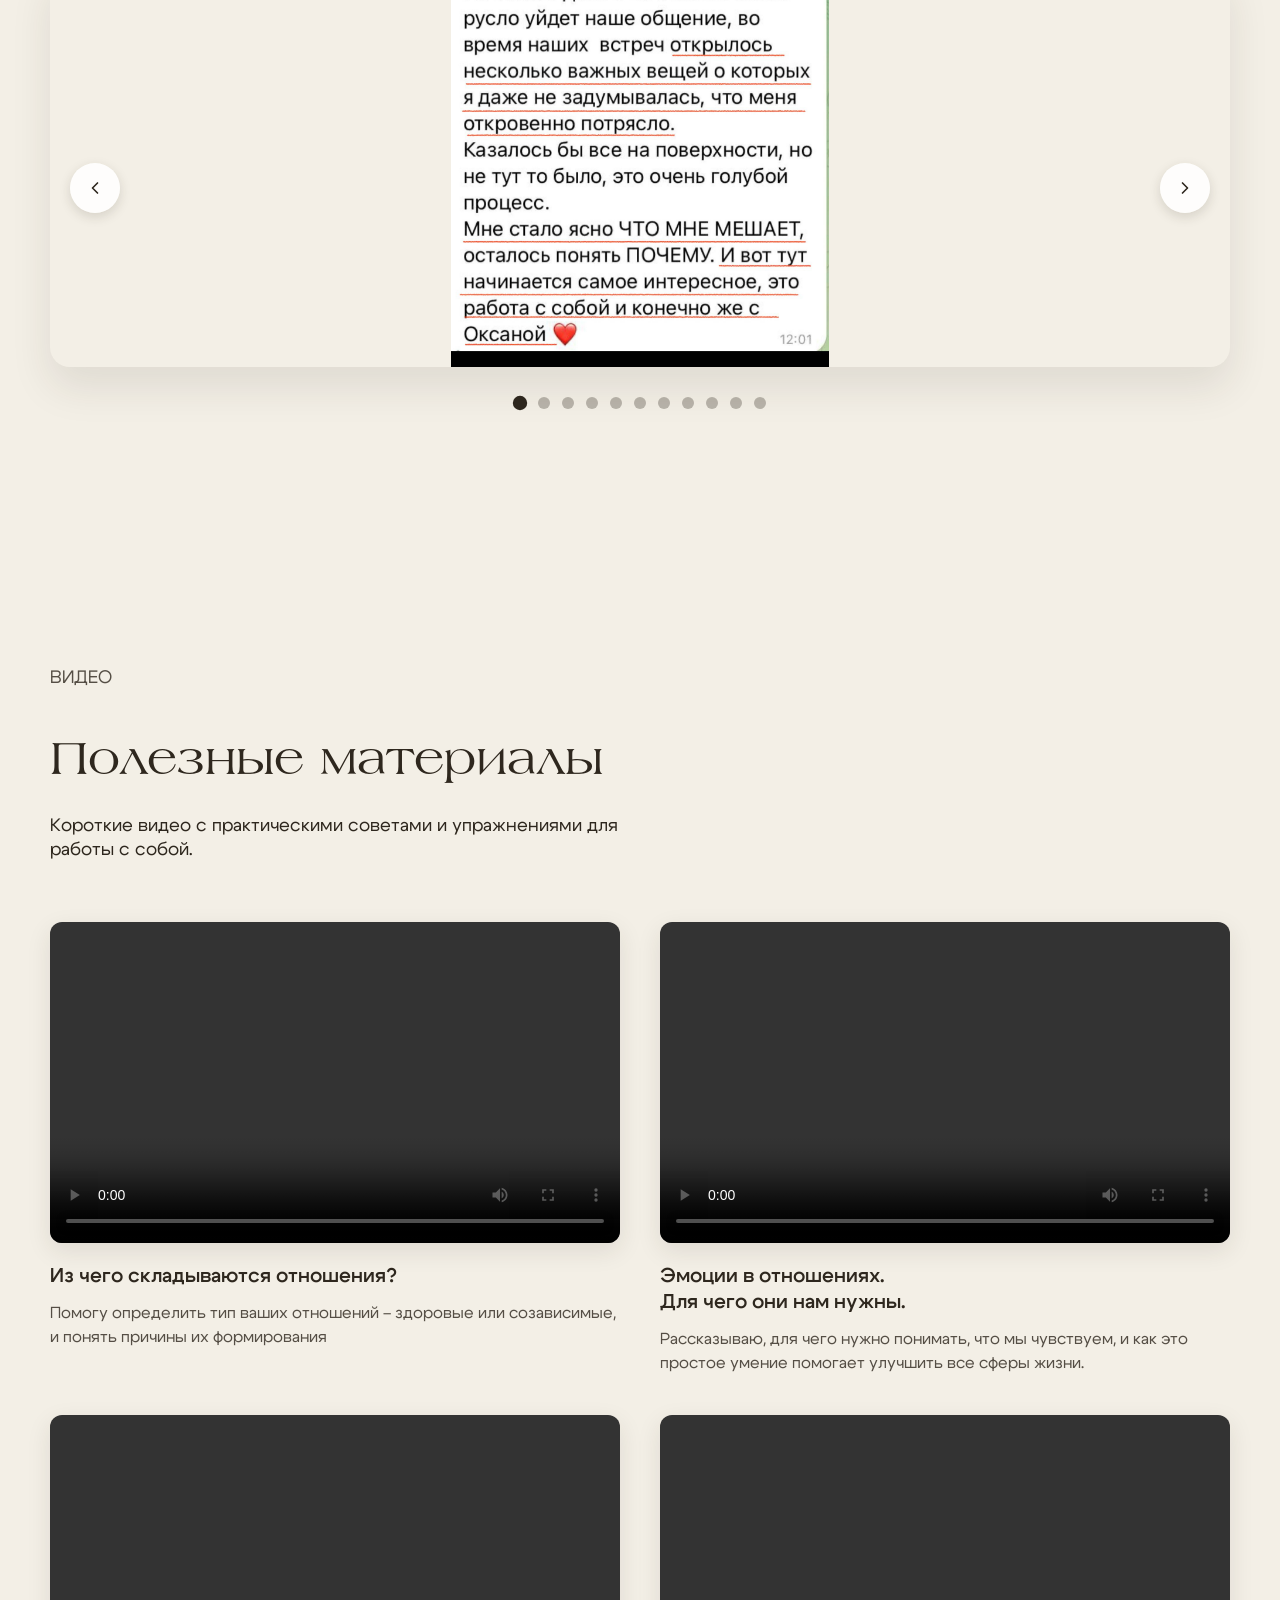
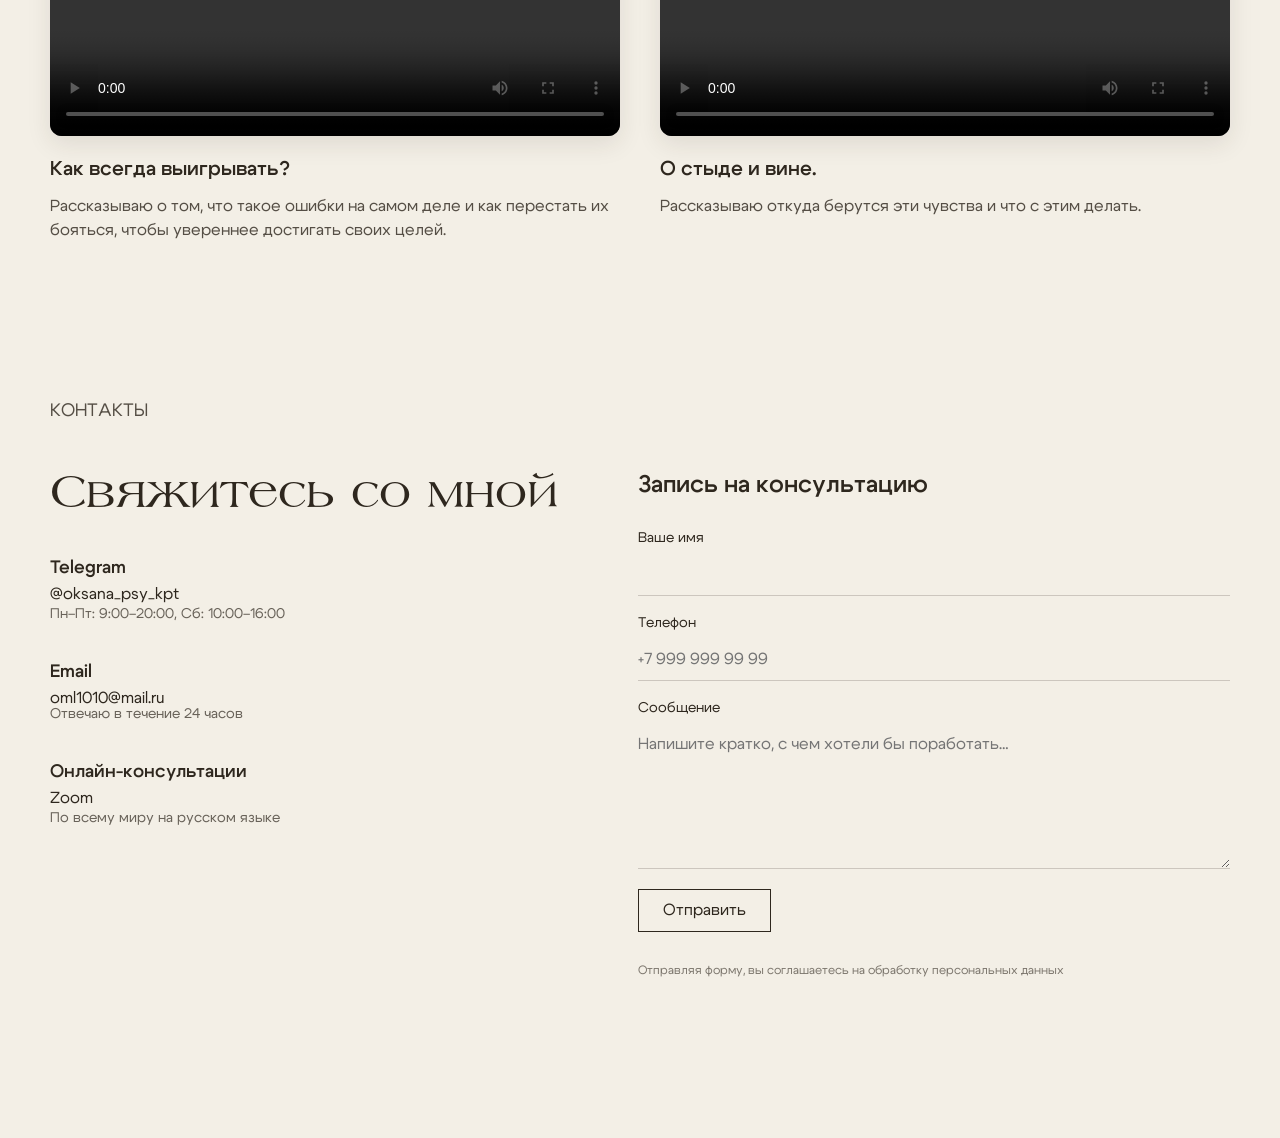
==== commit 42ef3434: "Add video section to index.html, update package layout in style.css, and include new video files" ====
--- a/index.html
+++ b/index.html
@@ -135,6 +135,17 @@
             </div>
           </div>
         </div>
+
+        <!-- Видео секция -->
+        <div class="about-video-section">
+          <h3 class="about-video-title">Посмотрите видео обо мне</h3>
+          <div class="about-video-container">
+            <video controls preload="metadata" class="about-video">
+              <source src="videos/about.mp4" type="video/mp4" />
+              Ваш браузер не поддерживает видео.
+            </video>
+          </div>
+        </div>
       </div>
     </section>
     <section class="services">
@@ -179,8 +190,6 @@
               – Экологично выражать гнев, обиду и раздражение <br />
               – Снижать интенсивность и продолжительность тревожных <br />
               – Прорабатывать хронические чувства вины и стыда <br />
-              <b class="bold">– Развивать навыки эмоциональной саморегуляции</b>
-              <br />
               – Возвращать способность переживать радость и чувство
               удовлетворения
             </p>
@@ -424,56 +433,70 @@
             <div class="price-packages">
               <h3 class="packages-title">Пакеты услуг</h3>
 
-              <div class="packages-grid">
-                <div class="package-card">
-                  <div class="package-header">
-                    <span class="package-title">Пакет КПТ</span>
-                    <span class="package-count">5 консультаций</span>
-                  </div>
-                  <div class="package-price">
-                    <span class="package-amount">25 000 ₽</span>
-                    <span class="package-per-session"
-                      >(5 000 ₽ – 60 минут)</span
-                    >
+              <div class="packages-list">
+                <div class="package-item">
+                  <div class="package-item-content">
+                    <div class="package-item-text">
+                      <h4 class="package-item-title">Пакет КПТ</h4>
+                      <p class="package-item-description">
+                        5 консультаций по 60 минут каждая
+                      </p>
+                    </div>
+                    <div class="package-item-info">
+                      <span class="package-location">Онлайн</span>
+                      <span class="package-amount">25 000 ₽</span>
+                    </div>
                   </div>
                 </div>
 
-                <div class="package-card">
-                  <div class="package-header">
-                    <span class="package-title">Пакет КПТ</span>
-                    <span class="package-count">10 консультаций</span>
-                  </div>
-                  <div class="package-price">
-                    <span class="package-amount">48 000 ₽</span>
-                    <span class="package-per-session"
-                      >(4 800 ₽ – 60 минут)</span
-                    >
+                <div class="package-divider"></div>
+
+                <div class="package-item">
+                  <div class="package-item-content">
+                    <div class="package-item-text">
+                      <h4 class="package-item-title">Пакет КПТ</h4>
+                      <p class="package-item-description">
+                        10 консультаций по 60 минут каждая
+                      </p>
+                    </div>
+                    <div class="package-item-info">
+                      <span class="package-location">Онлайн</span>
+                      <span class="package-amount">48 000 ₽</span>
+                    </div>
                   </div>
                 </div>
 
-                <div class="package-card package-emdr">
-                  <div class="package-header">
-                    <span class="package-title">Пакет EMDR</span>
-                    <span class="package-count">5 консультаций</span>
-                  </div>
-                  <div class="package-price">
-                    <span class="package-amount">32 000 ₽</span>
-                    <span class="package-per-session"
-                      >(6 500 ₽ – 90 минут)</span
-                    >
+                <div class="package-divider"></div>
+
+                <div class="package-item package-emdr">
+                  <div class="package-item-content">
+                    <div class="package-item-text">
+                      <h4 class="package-item-title">Пакет EMDR</h4>
+                      <p class="package-item-description">
+                        5 консультаций по 90 минут каждая
+                      </p>
+                    </div>
+                    <div class="package-item-info">
+                      <span class="package-location">Онлайн</span>
+                      <span class="package-amount">32 000 ₽</span>
+                    </div>
                   </div>
                 </div>
 
-                <div class="package-card package-emdr">
-                  <div class="package-header">
-                    <span class="package-title">Пакет EMDR</span>
-                    <span class="package-count">10 консультаций</span>
-                  </div>
-                  <div class="package-price">
-                    <span class="package-amount">63 000 ₽</span>
-                    <span class="package-per-session"
-                      >(6 300 ₽ – 90 минут)</span
-                    >
+                <div class="package-divider"></div>
+
+                <div class="package-item package-emdr">
+                  <div class="package-item-content">
+                    <div class="package-item-text">
+                      <h4 class="package-item-title">Пакет EMDR</h4>
+                      <p class="package-item-description">
+                        10 консультаций по 90 минут каждая
+                      </p>
+                    </div>
+                    <div class="package-item-info">
+                      <span class="package-location">Онлайн</span>
+                      <span class="package-amount">63 000 ₽</span>
+                    </div>
                   </div>
                 </div>
               </div>
@@ -634,14 +657,6 @@
           <div class="reviews-dots" id="reviews-dots">
             <!-- Dots will be generated by JavaScript -->
           </div>
-
-          <!-- Skeleton Demo Button -->
-          <div class="skeleton-demo">
-            <button class="skeleton-demo-btn" id="skeleton-demo-btn">
-              <span class="skeleton-demo-icon">🔄</span>
-              <span class="skeleton-demo-text">Показать скелет</span>
-            </button>
-          </div>
         </div>
       </div>
     </section>
@@ -664,18 +679,16 @@
           <div class="video-item">
             <div class="video-container">
               <video controls preload="metadata">
-                <source src="videos/video1.mp4" type="video/mp4" />
-                <source src="videos/video1.webm" type="video/webm" />
+                <source src="videos/video3.mp4" type="video/mp4" />
                 Ваш браузер не поддерживает видео.
               </video>
             </div>
-            <h4 class="video-title">Как всегда выигрывать?</h4>
+            <h4 class="video-title">Из чего складываются отношения?</h4>
             <p class="video-description">
-              Рассказываю о том, что такое ошибки на самом деле и как перестать
-              их бояться, чтобы увереннее достигать своих целей.
+              Помогу определить тип ваших отношений – здоровые или созависимые,
+              и понять причины их формирования
             </p>
           </div>
-
           <div class="video-item">
             <div class="video-container">
               <video controls preload="metadata">
@@ -696,14 +709,28 @@
           <div class="video-item">
             <div class="video-container">
               <video controls preload="metadata">
-                <source src="videos/video3.mp4" type="video/mp4" />
+                <source src="videos/video1.mp4" type="video/mp4" />
+                <source src="videos/video1.webm" type="video/webm" />
                 Ваш браузер не поддерживает видео.
               </video>
             </div>
-            <h4 class="video-title">Из чего складываются отношения?</h4>
+            <h4 class="video-title">Как всегда выигрывать?</h4>
             <p class="video-description">
-              Помогу определить тип ваших отношений – здоровые или созависимые,
-              и понять причины их формирования
+              Рассказываю о том, что такое ошибки на самом деле и как перестать
+              их бояться, чтобы увереннее достигать своих целей.
+            </p>
+          </div>
+
+          <div class="video-item">
+            <div class="video-container">
+              <video controls preload="metadata">
+                <source src="videos/video4.mp4" type="video/mp4" />
+                Ваш браузер не поддерживает видео.
+              </video>
+            </div>
+            <h4 class="video-title">О стыде и вине.</h4>
+            <p class="video-description">
+              Рассказываю откуда берутся эти чувства и что с этим делать.
             </p>
           </div>
         </div>
--- a/style.css
+++ b/style.css
@@ -430,6 +430,44 @@
   gap: 100px;
 }
 
+/* About Video Section */
+.about-video-section {
+  margin-top: 60px;
+  display: flex;
+  flex-direction: column;
+  align-items: center;
+}
+
+.about-video-title {
+  font-size: 24px;
+  font-weight: 300;
+  color: var(--text);
+  margin-bottom: 30px;
+  text-align: center;
+  line-height: 1.3;
+}
+
+.about-video-container {
+  position: relative;
+  width: 100%;
+  max-width: 800px;
+  height: 0;
+  padding-bottom: 56.25%; /* 16:9 aspect ratio */
+  border-radius: 12px;
+  overflow: hidden;
+  box-shadow: 0 8px 24px rgba(46, 39, 30, 0.1);
+}
+
+.about-video {
+  position: absolute;
+  top: 0;
+  left: 0;
+  width: 100%;
+  height: 100%;
+  object-fit: contain;
+  border: none;
+}
+
 /* Services Grid */
 .services-grid {
   display: flex;
@@ -744,75 +782,72 @@
   margin-bottom: 30px;
 }
 
-.packages-grid {
-  display: grid;
-  grid-template-columns: repeat(2, 1fr);
-  gap: 20px;
-}
-
-.package-card {
-  background-color: transparent;
-  border: none;
-  border-bottom: 1px solid rgba(46, 39, 30, 0.2);
-  border-radius: 0;
+.packages-list {
+  width: 100%;
+}
+
+.package-item {
   padding: 30px 0;
-  transition: all 0.3s ease;
-}
-
-.package-card:hover {
-  transform: none;
-  box-shadow: none;
-}
-
-.package-card.package-emdr {
-  border-color: rgba(46, 39, 30, 0.2);
-  background-color: transparent;
-}
-
-.package-header {
+}
+
+.package-item:first-child {
+  padding-top: 20px;
+  border-top: 1px solid rgba(46, 39, 30, 0.2);
+}
+
+.package-item-content {
   display: flex;
   justify-content: space-between;
   align-items: flex-start;
-  margin-bottom: 16px;
-}
-
-.package-title {
+  gap: 20px;
+}
+
+.package-item-text {
+  flex: 1;
+}
+
+.package-item-title {
+  font-weight: 700;
   font-size: 18px;
   font-weight: 300;
   color: var(--text);
+  line-height: 1.3;
+  margin-bottom: 8px;
+}
+
+.package-item-description {
+  font-size: 16px;
+  color: var(--text);
+  opacity: 0.6;
+  line-height: 1.4;
+}
+
+.package-item-info {
+  display: flex;
+  flex-direction: column;
+  align-items: flex-end;
+  text-align: right;
+  min-width: 120px;
+}
+
+.package-location {
+  font-size: 14px;
+  color: var(--text);
+  opacity: 0.7;
+  margin-bottom: 4px;
+}
+
+.package-amount {
+  font-size: 16px;
+  font-weight: 300;
+  color: var(--text);
+}
+
+.package-divider {
+  height: 1px;
+  background-color: var(--primary);
+  opacity: 0.2;
   margin: 0;
-}
-
-.package-count {
-  font-size: 18px;
-  font-weight: 300;
-  color: var(--text);
-  opacity: 0.6;
-  background-color: transparent;
-  padding: 0;
-  border-radius: 0;
-}
-
-.package-price {
-  margin-bottom: 0;
-}
-
-.package-amount {
-  font-size: 24px;
-  font-weight: 700;
-  color: var(--text);
-  display: block;
-  margin-bottom: 0;
-}
-
-.package-per-session {
-  font-size: 18px;
-  font-weight: 700;
-  font-style: italic;
-  color: var(--text);
-  opacity: 0.6;
-  display: block;
-  margin-top: 4px;
 }
 
 /* Reviews Section */
@@ -1143,17 +1178,14 @@
   }
 
   /* Price Packages */
-  .packages-grid {
-    grid-template-columns: 1fr;
-    gap: 16px;
-  }
-
-  .package-card {
-    padding: 20px 0;
-  }
-
-  .package-amount {
-    font-size: 20px;
+  .package-item-content {
+    flex-direction: column;
+    gap: 15px;
+  }
+
+  .package-item-info {
+    align-items: flex-start;
+    text-align: left;
   }
 }
 
@@ -1422,6 +1454,21 @@
     gap: 40px;
   }
 
+  /* About Video Mobile */
+  .about-video-section {
+    margin-top: 40px;
+  }
+
+  .about-video-title {
+    font-size: 20px;
+    margin-bottom: 25px;
+  }
+
+  .about-video-container {
+    max-width: 100%;
+    border-radius: 8px;
+  }
+
   /* Services */
   .services-grid {
     flex-direction: column;
@@ -1521,13 +1568,32 @@
     gap: 40px;
   }
 
+  .contact-item {
+    background-color: rgba(46, 39, 30, 0.05);
+    padding: 25px 20px;
+    border-radius: 12px;
+    border: 1px solid rgba(46, 39, 30, 0.1);
+    margin-bottom: 20px;
+  }
+
+  .contact-item:last-child {
+    margin-bottom: 0;
+  }
+
   .contact-right {
     max-width: 100%;
+    background-color: rgba(46, 39, 30, 0.05);
+    padding: 30px 20px;
+    border-radius: 12px;
+    border: 1px solid rgba(46, 39, 30, 0.1);
+    margin: 0 auto;
+    max-width: 500px;
   }
 
   .form-title {
     font-size: 20px;
     margin-bottom: 25px;
+    text-align: center;
   }
 }
 
@@ -1573,6 +1639,20 @@
   /* About */
   .about__cards {
     gap: 30px;
+  }
+
+  /* About Video Mobile Small */
+  .about-video-section {
+    margin-top: 30px;
+  }
+
+  .about-video-title {
+    font-size: 18px;
+    margin-bottom: 20px;
+  }
+
+  .about-video-container {
+    border-radius: 6px;
   }
 
   /* Services */
@@ -1675,6 +1755,17 @@
   .form-title {
     font-size: 18px;
     margin-bottom: 20px;
+    text-align: center;
+  }
+
+  .contact-item {
+    padding: 20px 15px;
+    margin-bottom: 15px;
+  }
+
+  .contact-right {
+    padding: 25px 15px;
+    max-width: 100%;
   }
 
   /* Popup mobile styles */
@@ -1818,8 +1909,17 @@
     font-size: 18px;
   }
 
-  .package-title {
-    font-size: 16px;
+  .package-item-title {
+    font-weight: 700;
+    font-size: 18px;
+  }
+
+  .package-item-description {
+    font-size: 14px;
+  }
+
+  .package-amount {
+    font-size: 14px;
   }
 }
 
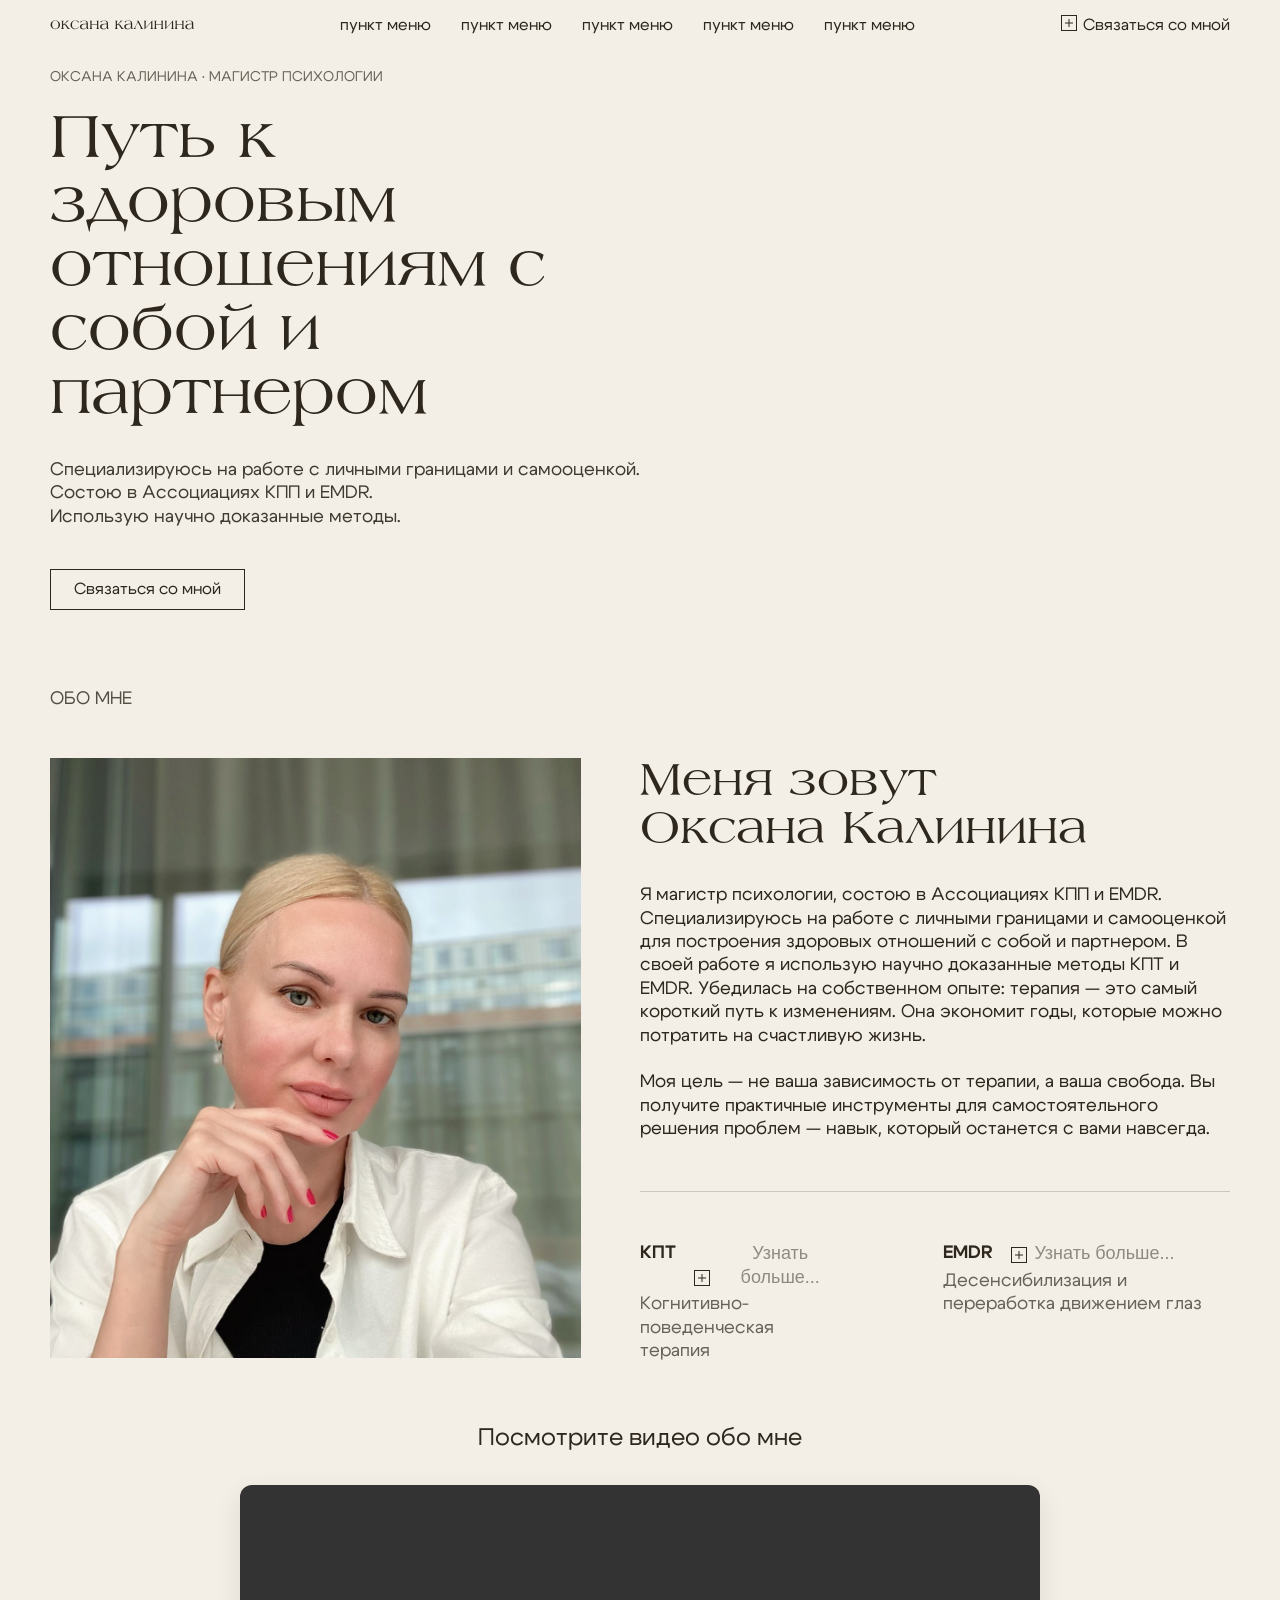
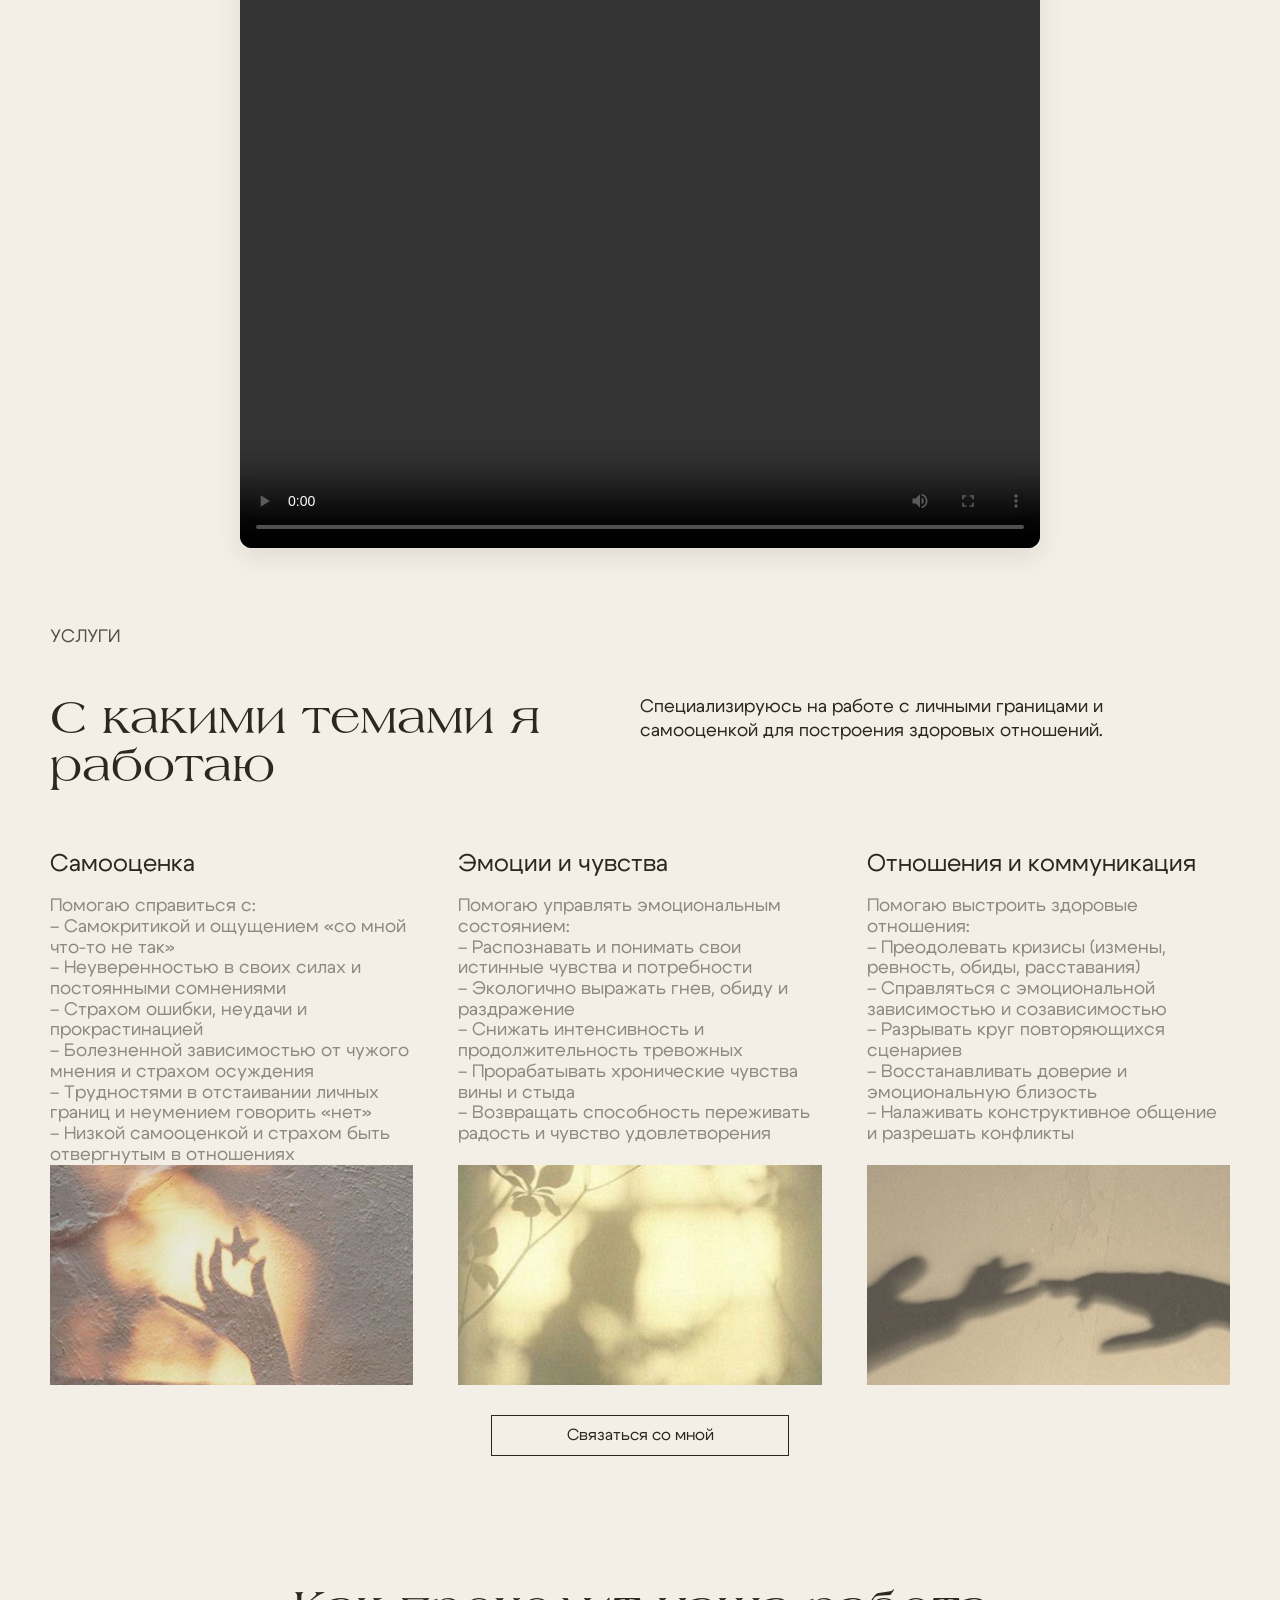
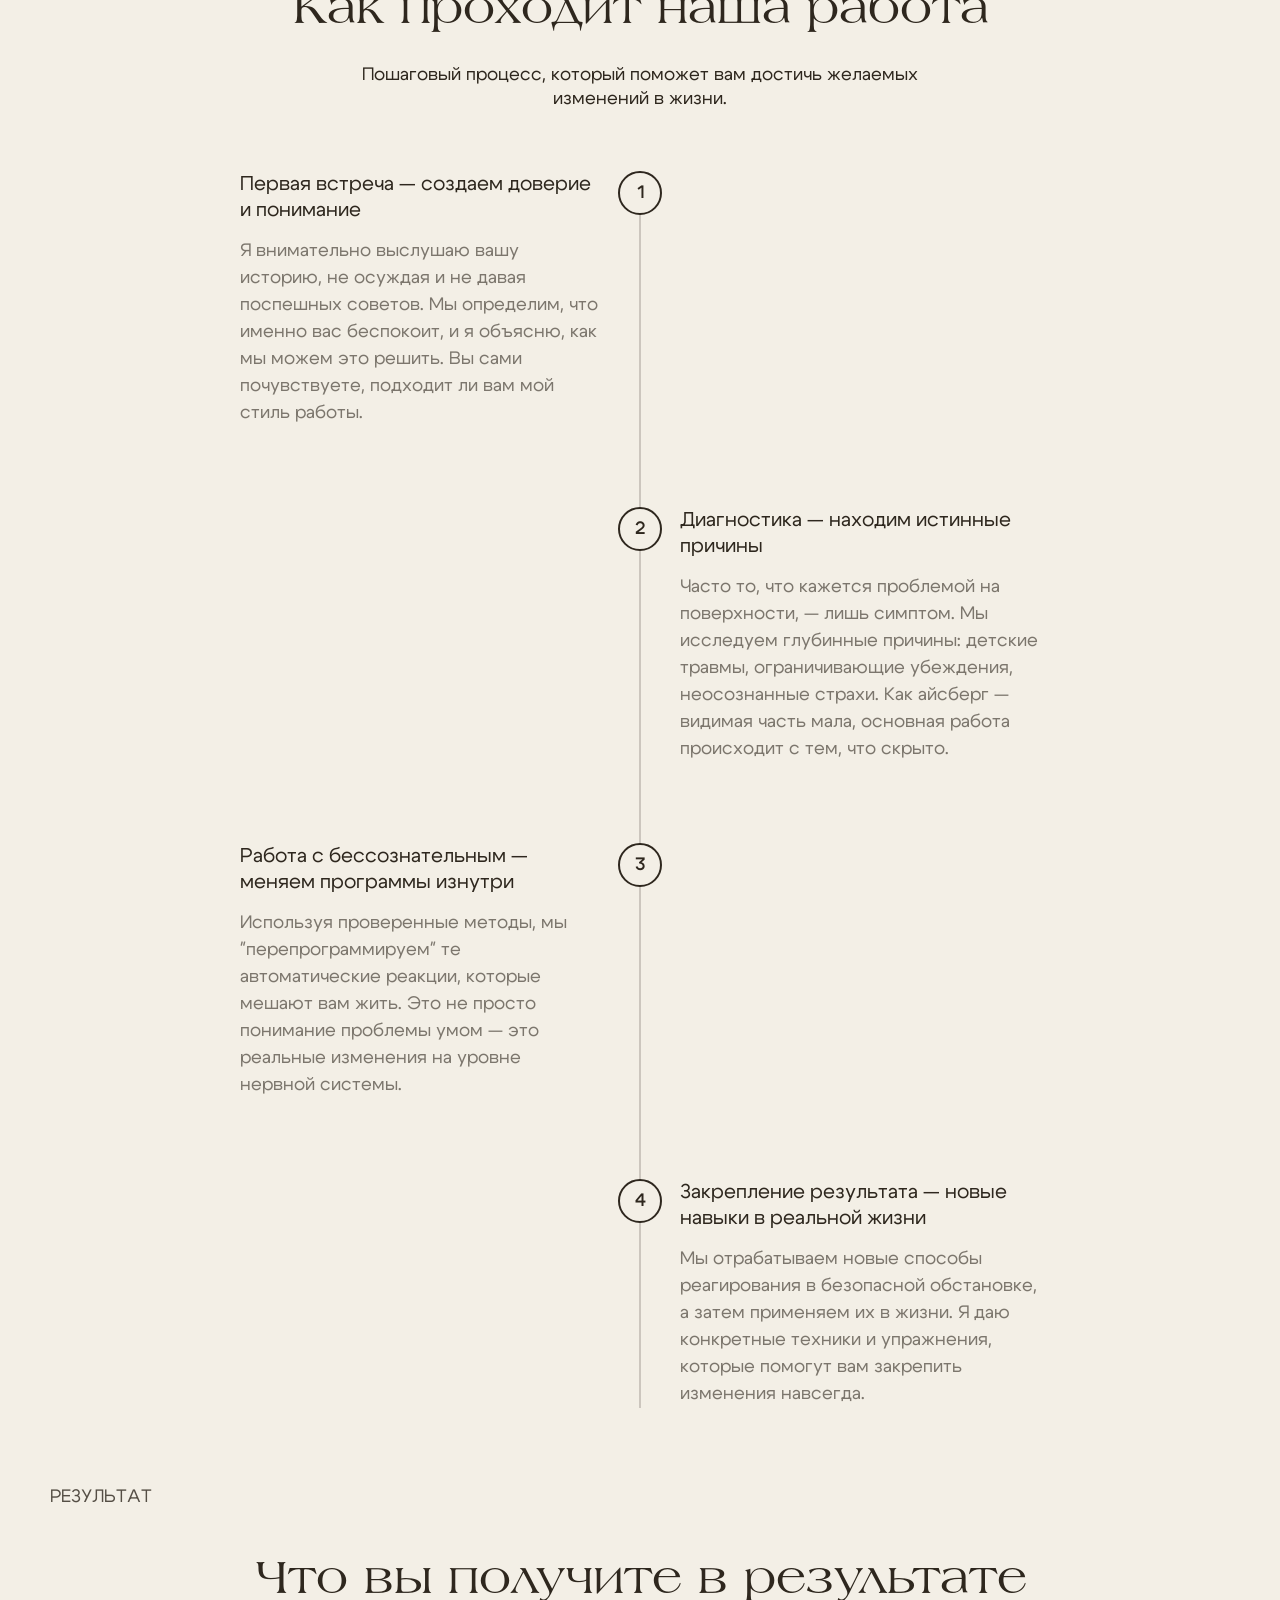
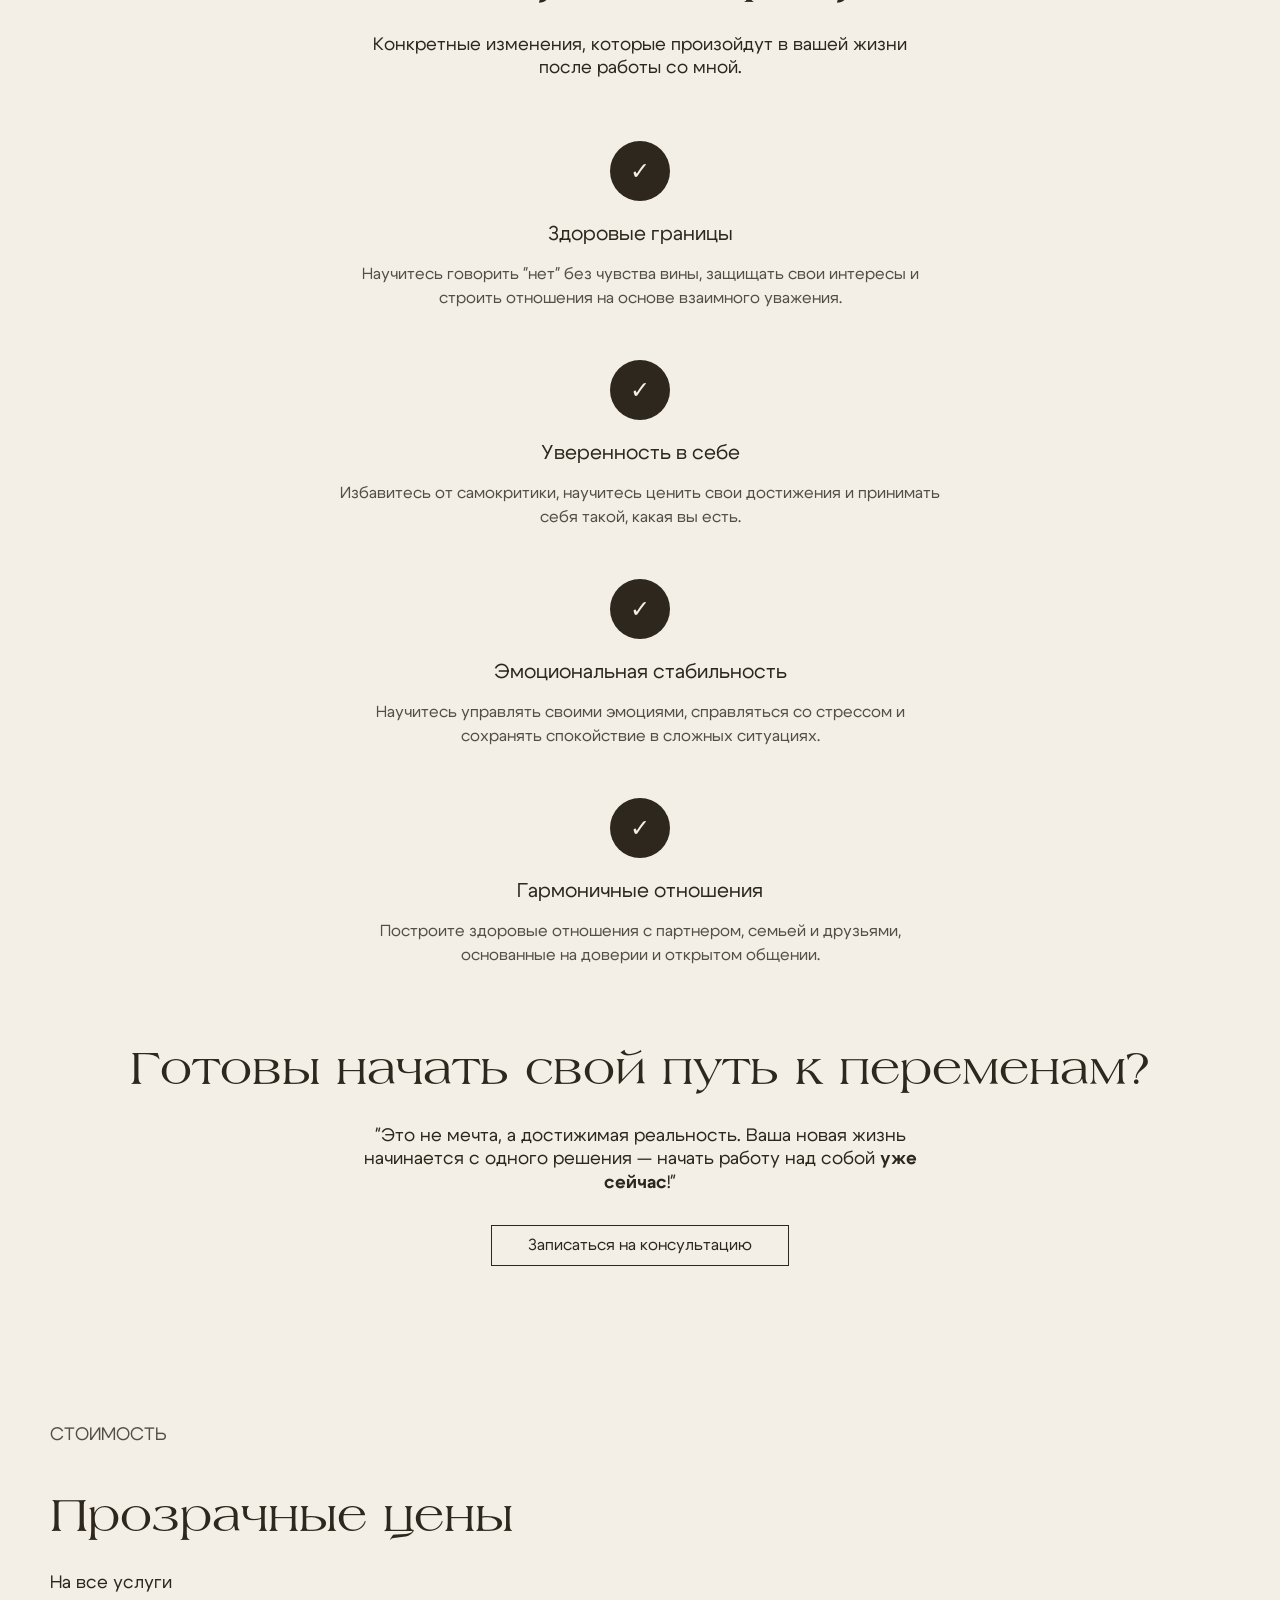
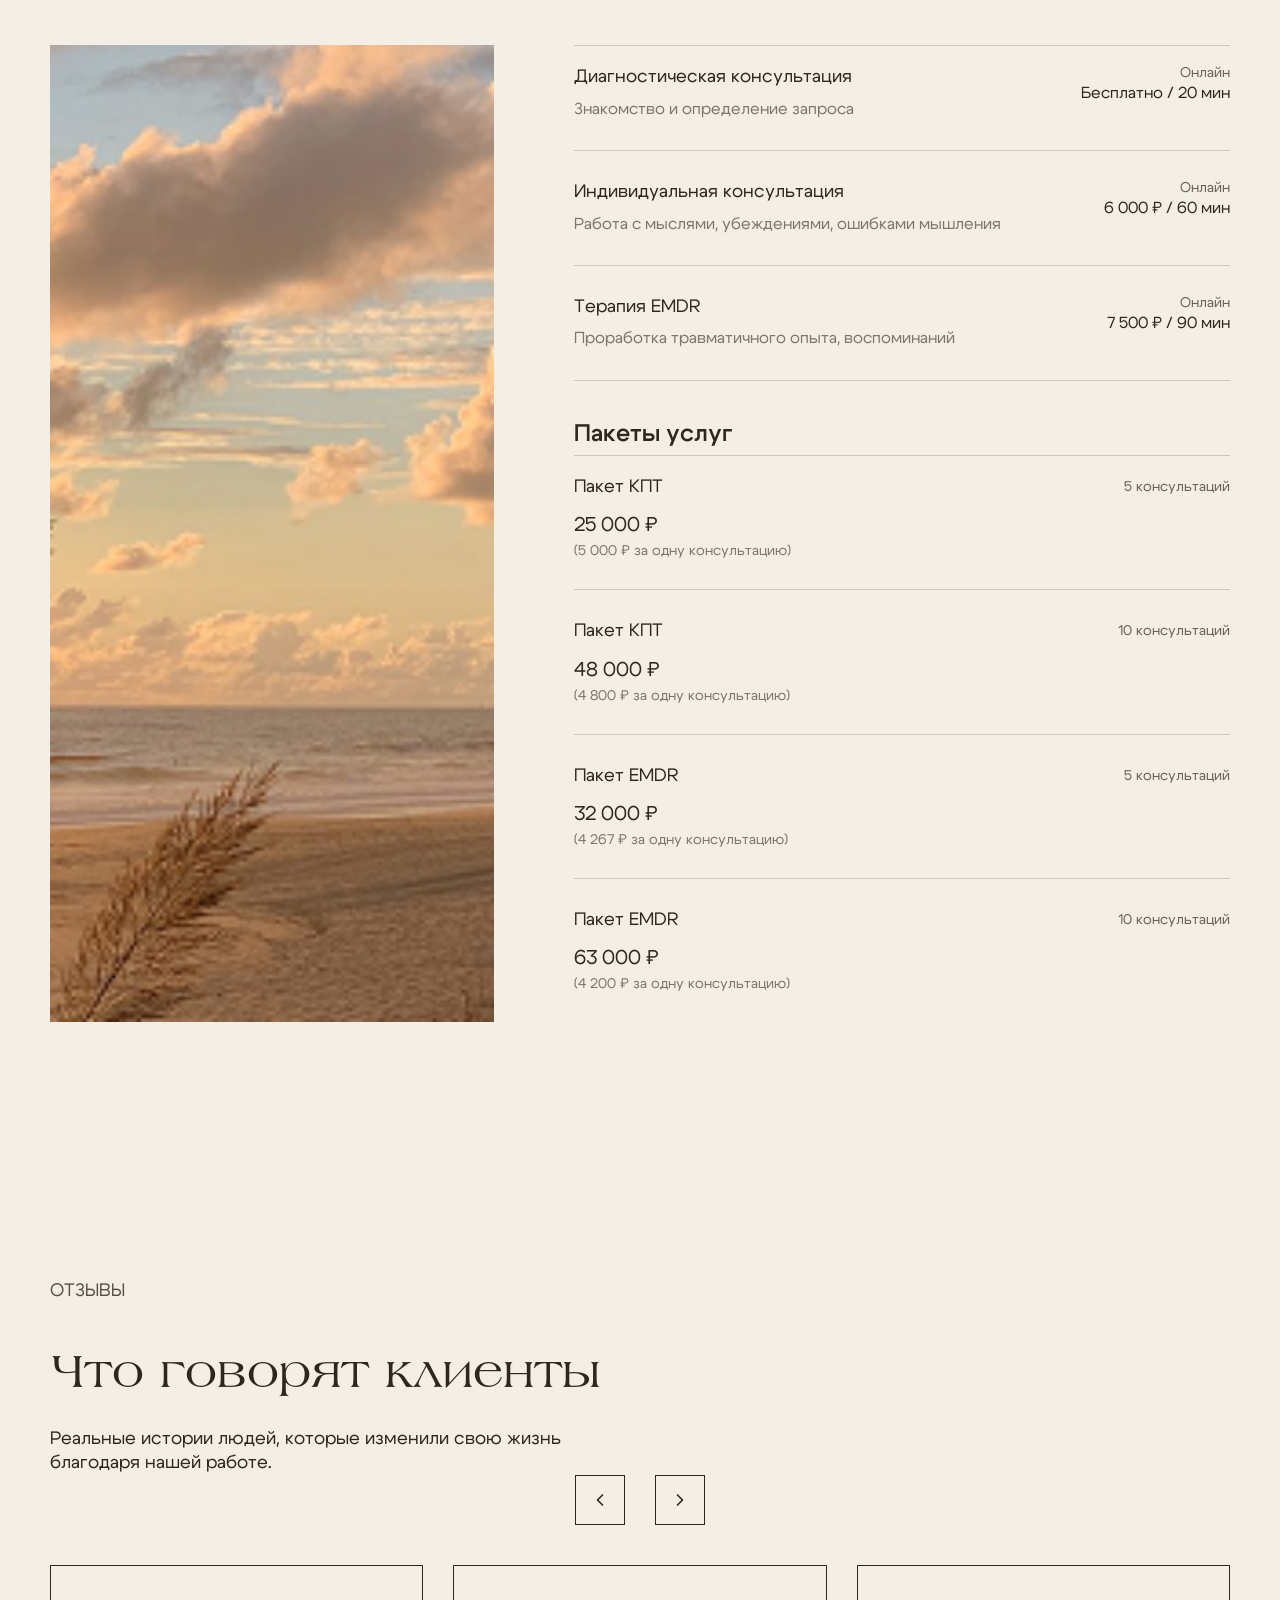
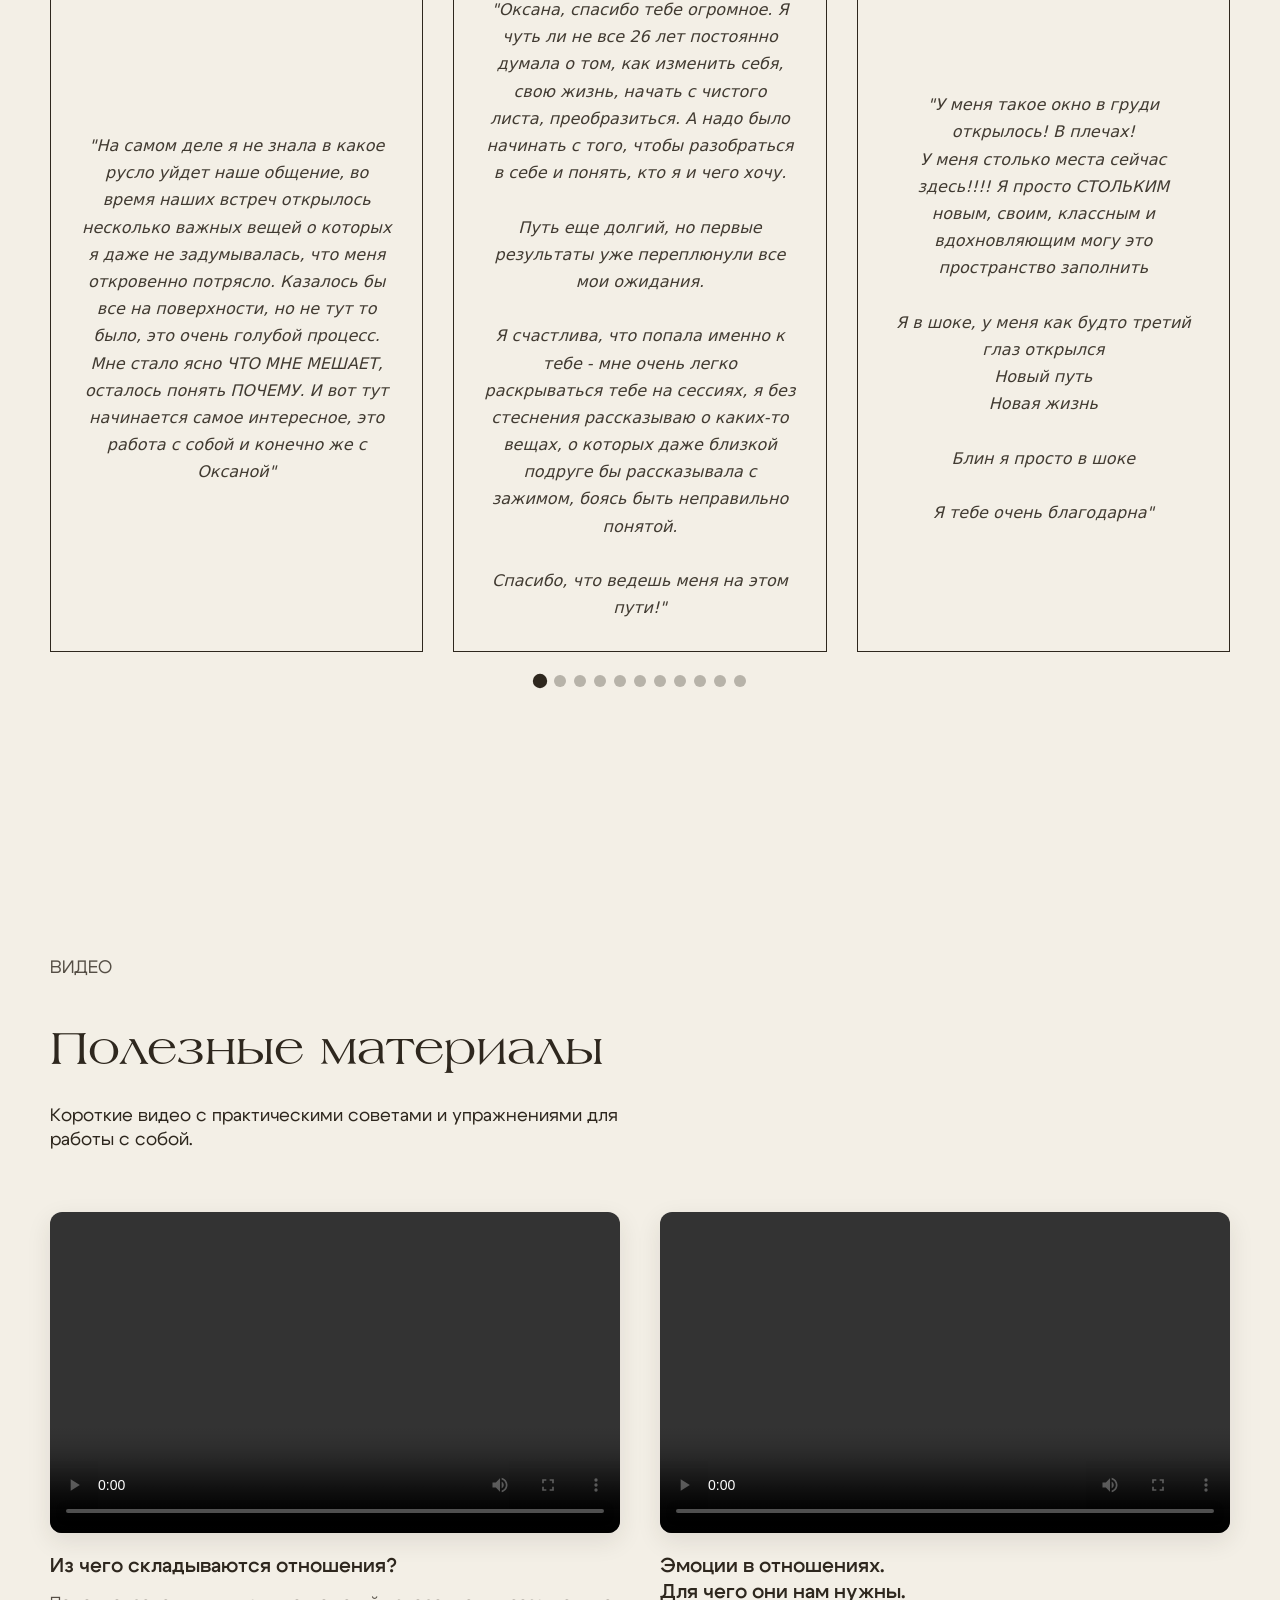
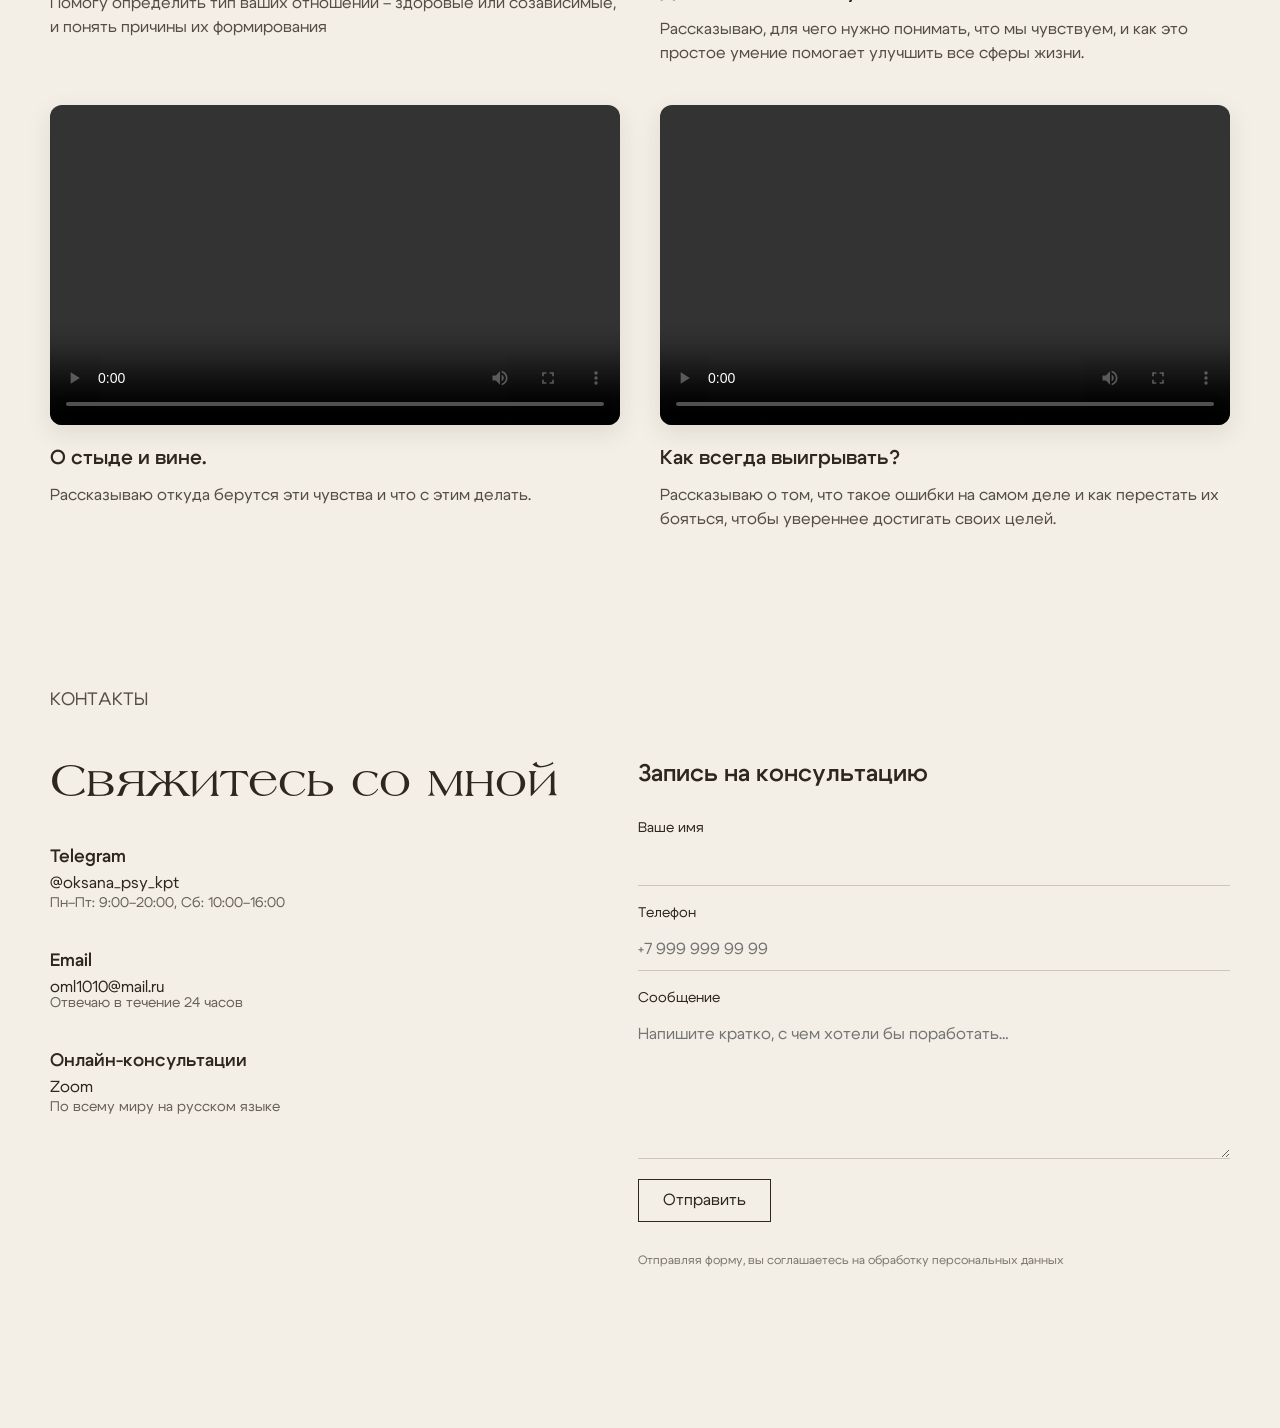
==== commit 657f9404: "Integrate Swiper for reviews slider in index.html, update package item layout and styling in style.c" ====
--- a/index.html
+++ b/index.html
@@ -5,6 +5,10 @@
     <meta name="viewport" content="width=device-width, initial-scale=1.0" />
     <title>Оксана Калинина | Психолог</title>
     <link rel="stylesheet" href="style.css" />
+    <link
+      rel="stylesheet"
+      href="https://cdn.jsdelivr.net/npm/swiper@11/swiper-bundle.min.css"
+    />
   </head>
   <body>
     <header class="header">
@@ -60,13 +64,6 @@
             <span>Связаться со мной</span>
           </a>
         </div>
-        <div class="hero__right">
-          <img
-            src="images/hero.jpeg"
-            alt="Психологическая помощь"
-            class="hero__image"
-          />
-        </div>
       </div>
     </section>
     <section class="about">
@@ -435,67 +432,59 @@
 
               <div class="packages-list">
                 <div class="package-item">
-                  <div class="package-item-content">
-                    <div class="package-item-text">
-                      <h4 class="package-item-title">Пакет КПТ</h4>
-                      <p class="package-item-description">
-                        5 консультаций по 60 минут каждая
-                      </p>
+                  <div class="package-item-header">
+                    <h4 class="package-item-title">Пакет КПТ</h4>
+                    <span class="package-item-count">5 консультаций</span>
+                  </div>
+                  <div class="package-item-prices">
+                    <div class="package-price-total">25 000 ₽</div>
+                    <div class="package-price-per-hour">
+                      (5 000 ₽ за одну консультацию)
                     </div>
-                    <div class="package-item-info">
-                      <span class="package-location">Онлайн</span>
-                      <span class="package-amount">25 000 ₽</span>
+                  </div>
+                </div>
+
+                <div class="package-divider"></div>
+
+                <div class="package-item">
+                  <div class="package-item-header">
+                    <h4 class="package-item-title">Пакет КПТ</h4>
+                    <span class="package-item-count">10 консультаций</span>
+                  </div>
+                  <div class="package-item-prices">
+                    <div class="package-price-total">48 000 ₽</div>
+                    <div class="package-price-per-hour">
+                      (4 800 ₽ за одну консультацию)
                     </div>
                   </div>
                 </div>
 
                 <div class="package-divider"></div>
 
-                <div class="package-item">
-                  <div class="package-item-content">
-                    <div class="package-item-text">
-                      <h4 class="package-item-title">Пакет КПТ</h4>
-                      <p class="package-item-description">
-                        10 консультаций по 60 минут каждая
-                      </p>
+                <div class="package-item package-emdr">
+                  <div class="package-item-header">
+                    <h4 class="package-item-title">Пакет EMDR</h4>
+                    <span class="package-item-count">5 консультаций</span>
+                  </div>
+                  <div class="package-item-prices">
+                    <div class="package-price-total">32 000 ₽</div>
+                    <div class="package-price-per-hour">
+                      (4 267 ₽ за одну консультацию)
                     </div>
-                    <div class="package-item-info">
-                      <span class="package-location">Онлайн</span>
-                      <span class="package-amount">48 000 ₽</span>
-                    </div>
                   </div>
                 </div>
 
                 <div class="package-divider"></div>
 
                 <div class="package-item package-emdr">
-                  <div class="package-item-content">
-                    <div class="package-item-text">
-                      <h4 class="package-item-title">Пакет EMDR</h4>
-                      <p class="package-item-description">
-                        5 консультаций по 90 минут каждая
-                      </p>
-                    </div>
-                    <div class="package-item-info">
-                      <span class="package-location">Онлайн</span>
-                      <span class="package-amount">32 000 ₽</span>
-                    </div>
-                  </div>
-                </div>
-
-                <div class="package-divider"></div>
-
-                <div class="package-item package-emdr">
-                  <div class="package-item-content">
-                    <div class="package-item-text">
-                      <h4 class="package-item-title">Пакет EMDR</h4>
-                      <p class="package-item-description">
-                        10 консультаций по 90 минут каждая
-                      </p>
-                    </div>
-                    <div class="package-item-info">
-                      <span class="package-location">Онлайн</span>
-                      <span class="package-amount">63 000 ₽</span>
+                  <div class="package-item-header">
+                    <h4 class="package-item-title">Пакет EMDR</h4>
+                    <span class="package-item-count">10 консультаций</span>
+                  </div>
+                  <div class="package-item-prices">
+                    <div class="package-price-total">63 000 ₽</div>
+                    <div class="package-price-per-hour">
+                      (4 200 ₽ за одну консультацию)
                     </div>
                   </div>
                 </div>
@@ -520,143 +509,178 @@
           </p>
         </div>
 
-        <!-- Skeleton loader -->
-        <div class="reviews-skeleton" id="reviews-skeleton">
-          <div class="reviews-skeleton-container">
-            <div class="reviews-skeleton-track">
-              <div class="review-skeleton-slide">
-                <div class="review-skeleton-image"></div>
-              </div>
-              <div class="review-skeleton-slide">
-                <div class="review-skeleton-image"></div>
-              </div>
-              <div class="review-skeleton-slide">
-                <div class="review-skeleton-image"></div>
-              </div>
-            </div>
-          </div>
-          <div class="reviews-skeleton-navigation">
-            <div class="reviews-skeleton-btn"></div>
-            <div class="reviews-skeleton-btn"></div>
-          </div>
-          <div class="reviews-skeleton-dots">
-            <div class="reviews-skeleton-dot"></div>
-            <div class="reviews-skeleton-dot"></div>
-            <div class="reviews-skeleton-dot"></div>
-          </div>
-        </div>
-
-        <div class="reviews-slider" id="reviews-slider" style="display: none">
-          <div class="reviews-slider-container">
-            <div class="reviews-slider-track" id="reviews-track">
-              <div class="review-slide">
-                <img
-                  src="images/revirew_1.jpeg"
-                  alt="Отзыв клиента"
-                  class="review-image"
-                />
-              </div>
-              <div class="review-slide">
-                <img
-                  src="images/revirew_2.jpeg"
-                  alt="Отзыв клиента"
-                  class="review-image"
-                />
-              </div>
-              <div class="review-slide">
-                <img
-                  src="images/revirew_3.jpeg"
-                  alt="Отзыв клиента"
-                  class="review-image"
-                />
-              </div>
-              <div class="review-slide">
-                <img
-                  src="images/revirew_4.jpeg"
-                  alt="Отзыв клиента"
-                  class="review-image"
-                />
-              </div>
-              <div class="review-slide">
-                <img
-                  src="images/revirew_5.jpeg"
-                  alt="Отзыв клиента"
-                  class="review-image"
-                />
-              </div>
-              <div class="review-slide">
-                <img
-                  src="images/revirew_6.jpeg"
-                  alt="Отзыв клиента"
-                  class="review-image"
-                />
-              </div>
-              <div class="review-slide">
-                <img
-                  src="images/revirew_7.jpeg"
-                  alt="Отзыв клиента"
-                  class="review-image"
-                />
-              </div>
-              <div class="review-slide">
-                <img
-                  src="images/revirew_8.jpeg"
-                  alt="Отзыв клиента"
-                  class="review-image"
-                />
-              </div>
-              <div class="review-slide">
-                <img
-                  src="images/revirew_9.jpeg"
-                  alt="Отзыв клиента"
-                  class="review-image"
-                />
-              </div>
-              <div class="review-slide">
-                <img
-                  src="images/revirew_10.jpeg"
-                  alt="Отзыв клиента"
-                  class="review-image"
-                />
-              </div>
-              <div class="review-slide">
-                <img
-                  src="images/revirew_11.jpeg"
-                  alt="Отзыв клиента"
-                  class="review-image"
-                />
-              </div>
-            </div>
-          </div>
-
-          <div class="reviews-navigation">
-            <button class="reviews-btn reviews-btn-prev" id="reviews-prev">
-              <svg width="24" height="24" viewBox="0 0 24 24" fill="none">
-                <path
-                  d="M15 18L9 12L15 6"
-                  stroke="currentColor"
-                  stroke-width="2"
-                  stroke-linecap="round"
-                  stroke-linejoin="round"
-                />
-              </svg>
-            </button>
-            <button class="reviews-btn reviews-btn-next" id="reviews-next">
-              <svg width="24" height="24" viewBox="0 0 24 24" fill="none">
-                <path
-                  d="M9 18L15 12L9 6"
-                  stroke="currentColor"
-                  stroke-width="2"
-                  stroke-linecap="round"
-                  stroke-linejoin="round"
-                />
-              </svg>
-            </button>
-          </div>
-
-          <div class="reviews-dots" id="reviews-dots">
-            <!-- Dots will be generated by JavaScript -->
-          </div>
+        <div class="reviews-navigation">
+          <button class="reviews-btn reviews-btn-prev" id="reviews-prev">
+            <svg width="24" height="24" viewBox="0 0 24 24" fill="none">
+              <path
+                d="M15 18L9 12L15 6"
+                stroke="currentColor"
+                stroke-width="2"
+                stroke-linecap="round"
+                stroke-linejoin="round"
+              />
+            </svg>
+          </button>
+          <button class="reviews-btn reviews-btn-next" id="reviews-next">
+            <svg width="24" height="24" viewBox="0 0 24 24" fill="none">
+              <path
+                d="M9 18L15 12L9 6"
+                stroke="currentColor"
+                stroke-width="2"
+                stroke-linecap="round"
+                stroke-linejoin="round"
+              />
+            </svg>
+          </button>
+        </div>
+
+        <div class="swiper reviews-slider" id="reviews-slider">
+          <div class="swiper-wrapper">
+            <div class="swiper-slide">
+              <div class="review-card">
+                <p class="review-text">
+                  "На самом деле я не знала в какое русло уйдет наше общение, во
+                  время наших встреч открылось несколько важных вещей о которых
+                  я даже не задумывалась, что меня откровенно потрясло. Казалось
+                  бы все на поверхности, но не тут то было, это очень голубой
+                  процесс. Мне стало ясно ЧТО МНЕ МЕШАЕТ, осталось понять
+                  ПОЧЕМУ. И вот тут начинается самое интересное, это работа с
+                  собой и конечно же с Оксаной"
+                </p>
+              </div>
+            </div>
+            <div class="swiper-slide">
+              <div class="review-card">
+                <p class="review-text">
+                  "Оксана, спасибо тебе огромное. Я чуть ли не все 26 лет
+                  постоянно думала о том, как изменить себя, свою жизнь, начать
+                  с чистого листа, преобразиться. А надо было начинать с того,
+                  чтобы разобраться в себе и понять, кто я и чего хочу.
+                  <br /><br />
+                  Путь еще долгий, но первые результаты уже переплюнули все мои
+                  ожидания. <br /><br />
+                  Я счастлива, что попала именно к тебе - мне очень легко
+                  раскрываться тебе на сессиях, я без стеснения рассказываю о
+                  каких-то вещах, о которых даже близкой подруге бы рассказывала
+                  с зажимом, боясь быть неправильно понятой.
+                  <br /><br />Спасибо, что ведешь меня на этом пути!"
+                </p>
+              </div>
+            </div>
+            <div class="swiper-slide">
+              <div class="review-card">
+                <p class="review-text">
+                  "У меня такое окно в груди открылось! В плечах! <br />
+                  У меня столько места сейчас здесь!!!! Я просто СТОЛЬКИМ новым,
+                  своим, классным и вдохновляющим могу это пространство
+                  заполнить <br /><br />
+                  Я в шоке, у меня как будто третий глаз открылся <br />
+                  Новый путь<br />
+                  Новая жизнь<br /><br />
+                  Блин я просто в шоке<br /><br />
+                  Я тебе очень благодарна"
+                </p>
+              </div>
+            </div>
+            <div class="swiper-slide">
+              <div class="review-card">
+                <p class="review-text">
+                  "Добрый день! <br />Оксана, благодарю за консультацию, которая
+                  позволила мне ответить на многие вопросы и посмотреть на
+                  ситуацию с другой стороны. Чувство тревоги, которое охватывало
+                  меня в начале сессии, снизилось до минимальных значений и я
+                  обрела спокойствие, принятие ситуации и желание действовать.
+                  Спасибо за поддержку и понимание ситуации!"
+                </p>
+              </div>
+            </div>
+            <div class="swiper-slide">
+              <div class="review-card">
+                <p class="review-text">
+                  "Оксана, привет! <br />
+                  Хочу поделиться впечатлениями, после занятий с тобой
+                  <br />Выбрала твои консультации интуитивно и не прогадала! С
+                  тобой легко, полезно и позитивно! <br />
+                  Стереотип о занятиях с психологом, травмах, слезах - разрушен.
+                  С тобой я учусь познавать себя, ощущать, чувствовать и
+                  действовать. Наставник, спасибо за веру, силы и знания"
+                </p>
+              </div>
+            </div>
+            <div class="swiper-slide">
+              <div class="review-card">
+                <p class="review-text">
+                  "Оксана, хочу выразить огромную благодарность за наш первый
+                  сеанс-знакомство. После нашей беседы, я поняла над чем надо
+                  работать и куда двигаться дальше. И самое главное, я получила
+                  понимание и поддержку, что в моем случае таку нужно. Спасибо"
+                </p>
+              </div>
+            </div>
+            <div class="swiper-slide">
+              <div class="review-card">
+                <p class="review-text">
+                  "Оксана, добрый день. Спасибо за консультацию. Мне
+                  понравилось, что весь процесс у вас так четко выстроен, всё
+                  системно. Это позволяет эффективно и быстро разобрать
+                  волнующую ситуацию и найти путь решения. Мне нравится ваша
+                  доброжелательность, это позволяет лучше раскрыться и честно
+                  ответить на вопросы."
+                </p>
+              </div>
+            </div>
+            <div class="swiper-slide">
+              <div class="review-card">
+                <p class="review-text">
+                  "Оксана, хотела бы поблагодарить вас за проделанную работу! Вы
+                  мне очень помогли в принятии решений, просмотра волнующих меня
+                  ситуаций под разными углами, уменьшить тревогу в кризисный
+                  момент! В процессе работы вы уверенно направляли ход моих
+                  мыслей в заданном направлении, после сеанса я всегда находила
+                  себя в состоянии уверенности и найденных ориентиров."
+                </p>
+              </div>
+            </div>
+            <div class="swiper-slide">
+              <div class="review-card">
+                <p class="review-text">
+                  "Хороший специалист, умеешь расположить к себе, считаю это
+                  хорошее качество в данной сфере, для меня особенно. Было
+                  проведено пару встреч из которых я многое для себя поняла и
+                  открыла. И что главное, мне хочется продолжать работать над
+                  собой с тобой."
+                </p>
+              </div>
+            </div>
+            <div class="swiper-slide">
+              <div class="review-card">
+                <p class="review-text">
+                  "После сессий чувствую себя воодушевленной, готовой покорять
+                  весь мир. Так же общаясь на сессии смотришь на себя на свои
+                  качества и на свои действия с другой стороны, так как ты
+                  Оксана, помогаешь взглянуть на себя по другому. Лучше начинаю
+                  понимать и разбираться в себе, так же прислушиваться больше к
+                  себе самой. Эмоциональное состояние лучше. Благодарю тебя за
+                  твою работу со мной"
+                </p>
+              </div>
+            </div>
+            <div class="swiper-slide">
+              <div class="review-card">
+                <p class="review-text">
+                  "Оксана, добрый день! Скажу честно, наше занятие мне очень
+                  помогло, стало значительнее легче морально. Часто обращаюсь к
+                  слову-якорю в сложные моменты, сразу же горечь уходит . Эмоции
+                  от занятия только самые положительные ! Сразу начала
+                  налаживать свою жизнь, строить планы, «собралась» морально .
+                  Оксана-ты замечательный профессионал, занятие прошло в
+                  максимально комфортной и позитивной атмосфере Очень рада
+                  нашему знакомству и спасибо за ПОМОЩЬ !"
+                </p>
+              </div>
+            </div>
+          </div>
+          <div class="swiper-pagination reviews-dots" id="reviews-dots"></div>
         </div>
       </div>
     </section>
@@ -706,6 +730,19 @@
               простое умение помогает улучшить все сферы жизни.
             </p>
           </div>
+
+          <div class="video-item">
+            <div class="video-container">
+              <video controls preload="metadata">
+                <source src="videos/video4.mp4" type="video/mp4" />
+                Ваш браузер не поддерживает видео.
+              </video>
+            </div>
+            <h4 class="video-title">О стыде и вине.</h4>
+            <p class="video-description">
+              Рассказываю откуда берутся эти чувства и что с этим делать.
+            </p>
+          </div>
           <div class="video-item">
             <div class="video-container">
               <video controls preload="metadata">
@@ -718,19 +755,6 @@
             <p class="video-description">
               Рассказываю о том, что такое ошибки на самом деле и как перестать
               их бояться, чтобы увереннее достигать своих целей.
-            </p>
-          </div>
-
-          <div class="video-item">
-            <div class="video-container">
-              <video controls preload="metadata">
-                <source src="videos/video4.mp4" type="video/mp4" />
-                Ваш браузер не поддерживает видео.
-              </video>
-            </div>
-            <h4 class="video-title">О стыде и вине.</h4>
-            <p class="video-description">
-              Рассказываю откуда берутся эти чувства и что с этим делать.
             </p>
           </div>
         </div>
@@ -965,137 +989,40 @@
         }
       });
 
-      // Reviews Slider functionality
-      class ReviewsSlider {
-        constructor() {
-          this.track = document.getElementById("reviews-track");
-          this.slides = document.querySelectorAll(".review-slide");
-          this.prevBtn = document.getElementById("reviews-prev");
-          this.nextBtn = document.getElementById("reviews-next");
-          this.dotsContainer = document.getElementById("reviews-dots");
-          this.currentSlide = 0;
-          this.totalSlides = this.slides.length;
-
-          this.init();
-        }
-
-        init() {
-          this.createDots();
-          this.bindEvents();
-          this.updateSlider();
-        }
-
-        createDots() {
-          for (let i = 0; i < this.totalSlides; i++) {
-            const dot = document.createElement("button");
-            dot.className = "reviews-dot";
-            if (i === 0) dot.classList.add("active");
-            dot.addEventListener("click", () => this.goToSlide(i));
-            this.dotsContainer.appendChild(dot);
-          }
-        }
-
-        bindEvents() {
-          this.prevBtn.addEventListener("click", () => this.prevSlide());
-          this.nextBtn.addEventListener("click", () => this.nextSlide());
-
-          // Auto-play functionality
-          this.startAutoPlay();
-
-          // Pause auto-play on hover
-          const sliderContainer = document.querySelector(".reviews-slider");
-          sliderContainer.addEventListener("mouseenter", () =>
-            this.stopAutoPlay()
-          );
-          sliderContainer.addEventListener("mouseleave", () =>
-            this.startAutoPlay()
-          );
-        }
-
-        goToSlide(slideIndex) {
-          this.currentSlide = slideIndex;
-          this.updateSlider();
-        }
-
-        nextSlide() {
-          this.currentSlide = (this.currentSlide + 1) % this.totalSlides;
-          this.updateSlider();
-        }
-
-        prevSlide() {
-          this.currentSlide =
-            (this.currentSlide - 1 + this.totalSlides) % this.totalSlides;
-          this.updateSlider();
-        }
-
-        updateSlider() {
-          const translateX = -this.currentSlide * 100;
-          this.track.style.transform = `translateX(${translateX}%)`;
-
-          // Update dots
-          const dots = this.dotsContainer.querySelectorAll(".reviews-dot");
-          dots.forEach((dot, index) => {
-            dot.classList.toggle("active", index === this.currentSlide);
-          });
-        }
-
-        startAutoPlay() {
-          this.autoPlayInterval = setInterval(() => {
-            this.nextSlide();
-          }, 5000); // Change slide every 5 seconds
-        }
-
-        stopAutoPlay() {
-          if (this.autoPlayInterval) {
-            clearInterval(this.autoPlayInterval);
-          }
-        }
-      }
-
       // Initialize reviews slider when DOM is loaded
       document.addEventListener("DOMContentLoaded", () => {
-        // Show skeleton initially
-        const skeleton = document.getElementById("reviews-skeleton");
-        const slider = document.getElementById("reviews-slider");
-
-        // Simulate loading time (2-3 seconds)
-        setTimeout(() => {
-          // Hide skeleton and show actual slider
-          skeleton.style.display = "none";
-          slider.style.display = "block";
-
-          // Initialize the actual slider
-          new ReviewsSlider();
-
-          // Add skeleton demo functionality
-          const skeletonDemoBtn = document.getElementById("skeleton-demo-btn");
-          const skeletonDemoText = skeletonDemoBtn.querySelector(
-            ".skeleton-demo-text"
-          );
-          const skeletonDemoIcon = skeletonDemoBtn.querySelector(
-            ".skeleton-demo-icon"
-          );
-
-          skeletonDemoBtn.addEventListener("click", () => {
-            // Show skeleton
-            skeleton.style.display = "block";
-            slider.style.display = "none";
-
-            // Update button text and icon
-            skeletonDemoText.textContent = "Скрыть скелет";
-            skeletonDemoIcon.textContent = "👁️";
-
-            // After 3 seconds, show slider again
-            setTimeout(() => {
-              skeleton.style.display = "none";
-              slider.style.display = "block";
-
-              // Reset button text and icon
-              skeletonDemoText.textContent = "Показать скелет";
-              skeletonDemoIcon.textContent = "🔄";
-            }, 3000);
-          });
-        }, 2500);
+        // Initialize Swiper
+        const swiper = new Swiper(".reviews-slider", {
+          slidesPerView: 3,
+          spaceBetween: 30,
+          loop: true,
+          autoplay: {
+            delay: 5000,
+            disableOnInteraction: false,
+          },
+          pagination: {
+            el: ".swiper-pagination",
+            clickable: true,
+          },
+          navigation: {
+            nextEl: "#reviews-next",
+            prevEl: "#reviews-prev",
+          },
+          breakpoints: {
+            320: {
+              slidesPerView: 1,
+              spaceBetween: 20,
+            },
+            768: {
+              slidesPerView: 2,
+              spaceBetween: 25,
+            },
+            1024: {
+              slidesPerView: 3,
+              spaceBetween: 30,
+            },
+          },
+        });
 
         // Set first frame as poster for videos
         const videos = document.querySelectorAll("video");
@@ -1128,5 +1055,6 @@
         });
       });
     </script>
+    <script src="https://cdn.jsdelivr.net/npm/swiper@11/swiper-bundle.min.js"></script>
   </body>
 </html>
--- a/style.css
+++ b/style.css
@@ -795,15 +795,11 @@
   border-top: 1px solid rgba(46, 39, 30, 0.2);
 }
 
-.package-item-content {
+.package-item-header {
   display: flex;
   justify-content: space-between;
-  align-items: flex-start;
-  gap: 20px;
-}
-
-.package-item-text {
-  flex: 1;
+  align-items: center;
+  margin-bottom: 15px;
 }
 
 .package-item-title {
@@ -812,35 +808,31 @@
   font-weight: 300;
   color: var(--text);
   line-height: 1.3;
-  margin-bottom: 8px;
-}
-
-.package-item-description {
-  font-size: 16px;
+}
+
+.package-item-count {
+  font-size: 14px;
+  color: var(--text);
+  opacity: 0.7;
+}
+
+.package-item-prices {
+  display: flex;
+  flex-direction: column;
+  align-items: flex-start;
+  gap: 8px;
+}
+
+.package-price-total {
+  font-size: 20px;
+  font-weight: 300;
+  color: var(--text);
+}
+
+.package-price-per-hour {
+  font-size: 14px;
   color: var(--text);
   opacity: 0.6;
-  line-height: 1.4;
-}
-
-.package-item-info {
-  display: flex;
-  flex-direction: column;
-  align-items: flex-end;
-  text-align: right;
-  min-width: 120px;
-}
-
-.package-location {
-  font-size: 14px;
-  color: var(--text);
-  opacity: 0.7;
-  margin-bottom: 4px;
-}
-
-.package-amount {
-  font-size: 16px;
-  font-weight: 300;
-  color: var(--text);
 }
 
 .package-divider {
@@ -856,239 +848,101 @@
   background-color: #f3efe6;
 }
 
+.reviews-navigation {
+  display: flex;
+  justify-content: center;
+  gap: 30px;
+  margin-bottom: 40px;
+}
+
 .reviews-slider {
-  position: relative;
-  margin-top: 60px;
-}
-
-.reviews-slider-container {
-  overflow: hidden;
-  border-radius: 20px;
-  box-shadow: 0 20px 40px rgba(46, 39, 30, 0.1);
-}
-
-.reviews-slider-track {
-  display: flex;
-  transition: transform 0.5s ease-in-out;
-}
-
-.review-slide {
-  min-width: 100%;
-  flex-shrink: 0;
-}
-
-.review-image {
+  margin-top: 0;
+  padding-bottom: 50px;
+}
+
+.reviews-slider .swiper-wrapper {
+  display: flex;
+  align-items: stretch;
+}
+
+.reviews-slider .swiper-slide {
+  height: auto;
+  display: flex;
+}
+
+.review-card {
+  background-color: transparent;
+  padding: 30px;
+  border: 1px solid var(--primary);
+  border-radius: 0;
+  display: flex;
+  align-items: center;
+  justify-content: center;
   width: 100%;
-  height: 400px;
-  object-fit: contain;
-  display: block;
-}
-
-.reviews-navigation {
-  position: absolute;
-  top: 50%;
-  transform: translateY(-50%);
+}
+
+.review-text {
+  font-size: 16px;
+  line-height: 1.7;
+  color: var(--text);
+  opacity: 0.9;
+  margin: 0;
+  font-style: italic;
+  text-align: center;
+  word-wrap: break-word;
+  overflow-wrap: break-word;
   width: 100%;
-  display: flex;
-  justify-content: space-between;
-  pointer-events: none;
-  z-index: 2;
 }
 
 .reviews-btn {
   width: 50px;
   height: 50px;
-  border-radius: 50%;
-  background-color: rgba(255, 255, 255, 0.9);
-  border: none;
+  border-radius: 0;
+  background-color: transparent;
+  border: 1px solid var(--primary);
   display: flex;
   align-items: center;
   justify-content: center;
   cursor: pointer;
   transition: all 0.3s ease;
-  pointer-events: all;
-  box-shadow: 0 4px 12px rgba(46, 39, 30, 0.15);
 }
 
 .reviews-btn:hover {
-  background-color: rgba(255, 255, 255, 1);
-  transform: scale(1.1);
+  background-color: var(--primary);
+}
+
+.reviews-btn:hover svg {
+  color: #f3efe6;
 }
 
 .reviews-btn:active {
-  transform: scale(0.95);
-}
-
-.reviews-btn-prev {
-  margin-left: 20px;
-}
-
-.reviews-btn-next {
-  margin-right: 20px;
+  opacity: 0.7;
 }
 
 .reviews-btn svg {
   color: var(--text);
   width: 20px;
   height: 20px;
-}
-
-.reviews-dots {
-  display: flex;
-  justify-content: center;
-  gap: 12px;
+  transition: color 0.3s ease;
+}
+
+.reviews-dots.swiper-pagination {
+  position: relative;
+  bottom: auto;
   margin-top: 30px;
 }
 
-.reviews-dot {
+.reviews-dots .swiper-pagination-bullet {
   width: 12px;
   height: 12px;
-  border-radius: 50%;
   background-color: rgba(46, 39, 30, 0.3);
-  border: none;
-  cursor: pointer;
+  opacity: 1;
   transition: all 0.3s ease;
 }
 
-.reviews-dot.active {
+.reviews-dots .swiper-pagination-bullet-active {
   background-color: var(--text);
   transform: scale(1.2);
-}
-
-.reviews-dot:hover {
-  background-color: rgba(46, 39, 30, 0.6);
-}
-
-/* Reviews Skeleton Styles */
-.reviews-skeleton {
-  position: relative;
-  margin-top: 60px;
-}
-
-.reviews-skeleton-container {
-  overflow: hidden;
-  border-radius: 20px;
-  box-shadow: 0 20px 40px rgba(46, 39, 30, 0.1);
-}
-
-.reviews-skeleton-track {
-  display: flex;
-  transition: transform 0.5s ease-in-out;
-}
-
-.review-skeleton-slide {
-  min-width: 100%;
-  flex-shrink: 0;
-}
-
-.review-skeleton-image {
-  width: 100%;
-  height: 400px;
-  background: linear-gradient(90deg, #f0f0f0 25%, #e0e0e0 50%, #f0f0f0 75%);
-  background-size: 200% 100%;
-  animation: skeleton-loading 1.5s infinite;
-  border-radius: 20px;
-}
-
-.reviews-skeleton-navigation {
-  position: absolute;
-  top: 50%;
-  transform: translateY(-50%);
-  width: 100%;
-  display: flex;
-  justify-content: space-between;
-  pointer-events: none;
-  z-index: 2;
-}
-
-.reviews-skeleton-btn {
-  width: 50px;
-  height: 50px;
-  border-radius: 50%;
-  background: linear-gradient(90deg, #f0f0f0 25%, #e0e0e0 50%, #f0f0f0 75%);
-  background-size: 200% 100%;
-  animation: skeleton-loading 1.5s infinite;
-  box-shadow: 0 4px 12px rgba(46, 39, 30, 0.15);
-}
-
-.reviews-skeleton-btn:first-child {
-  margin-left: 20px;
-}
-
-.reviews-skeleton-btn:last-child {
-  margin-right: 20px;
-}
-
-.reviews-skeleton-dots {
-  display: flex;
-  justify-content: center;
-  gap: 12px;
-  margin-top: 30px;
-}
-
-.reviews-skeleton-dot {
-  width: 12px;
-  height: 12px;
-  border-radius: 50%;
-  background: linear-gradient(90deg, #f0f0f0 25%, #e0e0e0 50%, #f0f0f0 75%);
-  background-size: 200% 100%;
-  animation: skeleton-loading 1.5s infinite;
-}
-
-@keyframes skeleton-loading {
-  0% {
-    background-position: -200% 0;
-  }
-  100% {
-    background-position: 200% 0;
-  }
-}
-
-/* Skeleton Demo Button */
-.skeleton-demo {
-  display: flex;
-  justify-content: center;
-  margin-top: 30px;
-}
-
-.skeleton-demo-btn {
-  display: flex;
-  align-items: center;
-  gap: 8px;
-  padding: 12px 24px;
-  background-color: transparent;
-  border: 1px solid rgba(46, 39, 30, 0.3);
-  border-radius: 8px;
-  color: var(--text);
-  font-size: 14px;
-  font-weight: 300;
-  cursor: pointer;
-  transition: all 0.3s ease;
-  font-family: inherit;
-}
-
-.skeleton-demo-btn:hover {
-  border-color: var(--text);
-  background-color: rgba(46, 39, 30, 0.05);
-  transform: translateY(-2px);
-}
-
-.skeleton-demo-btn:active {
-  transform: translateY(0);
-}
-
-.skeleton-demo-icon {
-  font-size: 16px;
-  transition: transform 0.3s ease;
-}
-
-.skeleton-demo-btn:hover .skeleton-demo-icon {
-  transform: rotate(180deg);
-}
-
-.skeleton-demo-text {
-  font-size: 14px;
-  font-weight: 300;
 }
 
 /* Videos Section */
@@ -1178,14 +1032,24 @@
   }
 
   /* Price Packages */
-  .package-item-content {
-    flex-direction: column;
-    gap: 15px;
-  }
-
-  .package-item-info {
-    align-items: flex-start;
-    text-align: left;
+  .package-item-header {
+    margin-bottom: 12px;
+  }
+
+  .package-item-title {
+    font-size: 16px;
+  }
+
+  .package-item-count {
+    font-size: 13px;
+  }
+
+  .package-price-total {
+    font-size: 18px;
+  }
+
+  .package-price-per-hour {
+    font-size: 13px;
   }
 }
 
@@ -1341,21 +1205,17 @@
     padding: 80px 0;
   }
 
-  .review-image {
-    height: 350px;
+  .review-card {
+    padding: 25px;
+  }
+
+  .review-text {
+    font-size: 15px;
   }
 
   .reviews-btn {
     width: 45px;
     height: 45px;
-  }
-
-  .reviews-btn-prev {
-    margin-left: 15px;
-  }
-
-  .reviews-btn-next {
-    margin-right: 15px;
   }
 
   /* Videos */
@@ -1793,12 +1653,18 @@
     padding: 60px 0;
   }
 
-  .reviews-slider {
-    margin-top: 40px;
-  }
-
-  .review-image {
-    height: 250px;
+  .review-card {
+    padding: 20px;
+  }
+
+  .review-text {
+    font-size: 14px;
+    line-height: 1.6;
+  }
+
+  .reviews-navigation {
+    margin-bottom: 30px;
+    gap: 20px;
   }
 
   .reviews-btn {
@@ -1806,77 +1672,18 @@
     height: 40px;
   }
 
-  .reviews-btn-prev {
-    margin-left: 10px;
-  }
-
-  .reviews-btn-next {
-    margin-right: 10px;
-  }
-
   .reviews-btn svg {
-    width: 16px;
-    height: 16px;
-  }
-
-  .reviews-dots {
+    width: 18px;
+    height: 18px;
+  }
+
+  .reviews-dots.swiper-pagination {
     margin-top: 20px;
-    gap: 8px;
-  }
-
-  .reviews-dot {
+  }
+
+  .reviews-dots .swiper-pagination-bullet {
     width: 10px;
     height: 10px;
-  }
-
-  /* Reviews Skeleton Mobile */
-  .reviews-skeleton {
-    margin-top: 40px;
-  }
-
-  .review-skeleton-image {
-    height: 250px;
-  }
-
-  .reviews-skeleton-btn {
-    width: 40px;
-    height: 40px;
-  }
-
-  .reviews-skeleton-btn:first-child {
-    margin-left: 10px;
-  }
-
-  .reviews-skeleton-btn:last-child {
-    margin-right: 10px;
-  }
-
-  .reviews-skeleton-dots {
-    margin-top: 20px;
-    gap: 8px;
-  }
-
-  .reviews-skeleton-dot {
-    width: 10px;
-    height: 10px;
-  }
-
-  /* Skeleton Demo Mobile */
-  .skeleton-demo {
-    margin-top: 20px;
-  }
-
-  .skeleton-demo-btn {
-    padding: 10px 20px;
-    font-size: 13px;
-  }
-
-  .skeleton-demo-icon {
-    font-size: 14px;
-  }
-
-  .skeleton-demo-text {
-    font-size: 13px;
   }
 
   /* Videos */
@@ -1901,25 +1708,20 @@
     font-size: 20px;
   }
 
-  .package-card {
-    padding: 16px 0;
-  }
-
-  .package-amount {
-    font-size: 18px;
-  }
-
   .package-item-title {
-    font-weight: 700;
-    font-size: 18px;
-  }
-
-  .package-item-description {
-    font-size: 14px;
-  }
-
-  .package-amount {
-    font-size: 14px;
+    font-size: 16px;
+  }
+
+  .package-item-count {
+    font-size: 12px;
+  }
+
+  .package-price-total {
+    font-size: 16px;
+  }
+
+  .package-price-per-hour {
+    font-size: 12px;
   }
 }
 
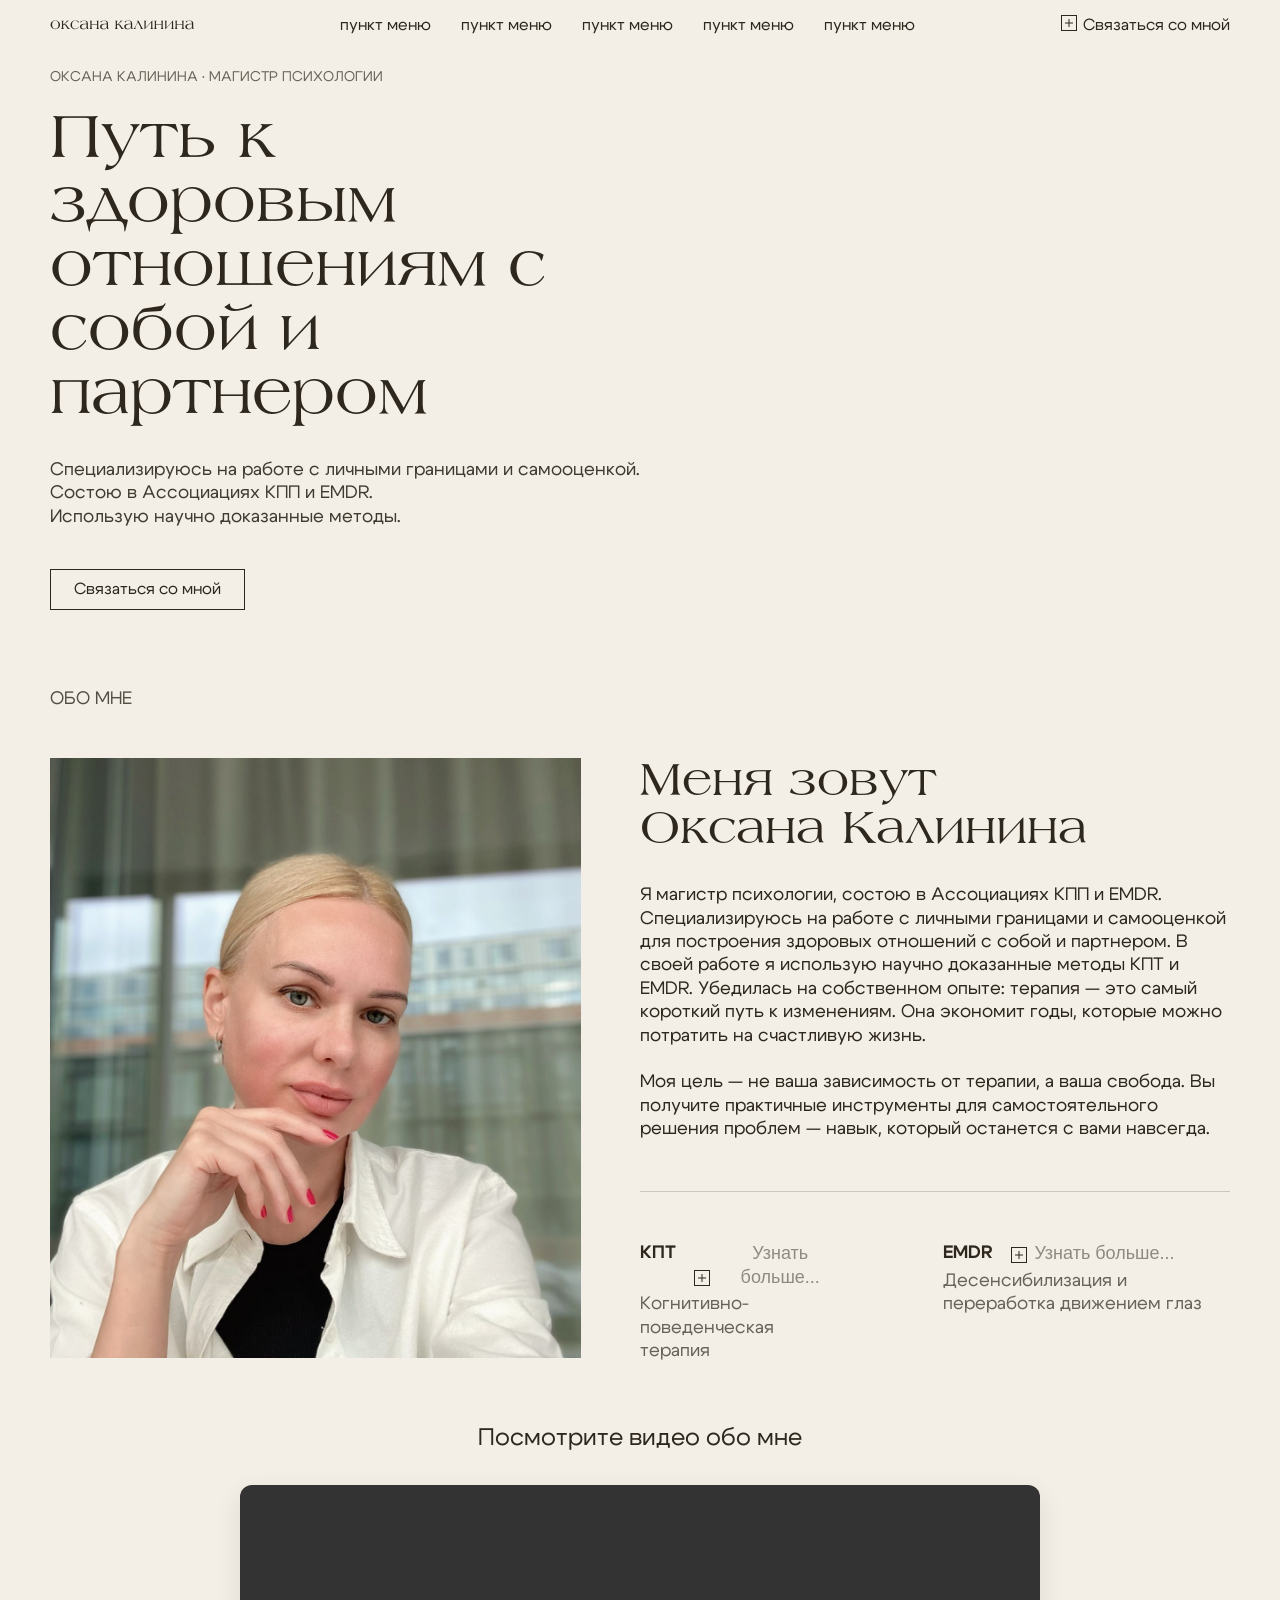
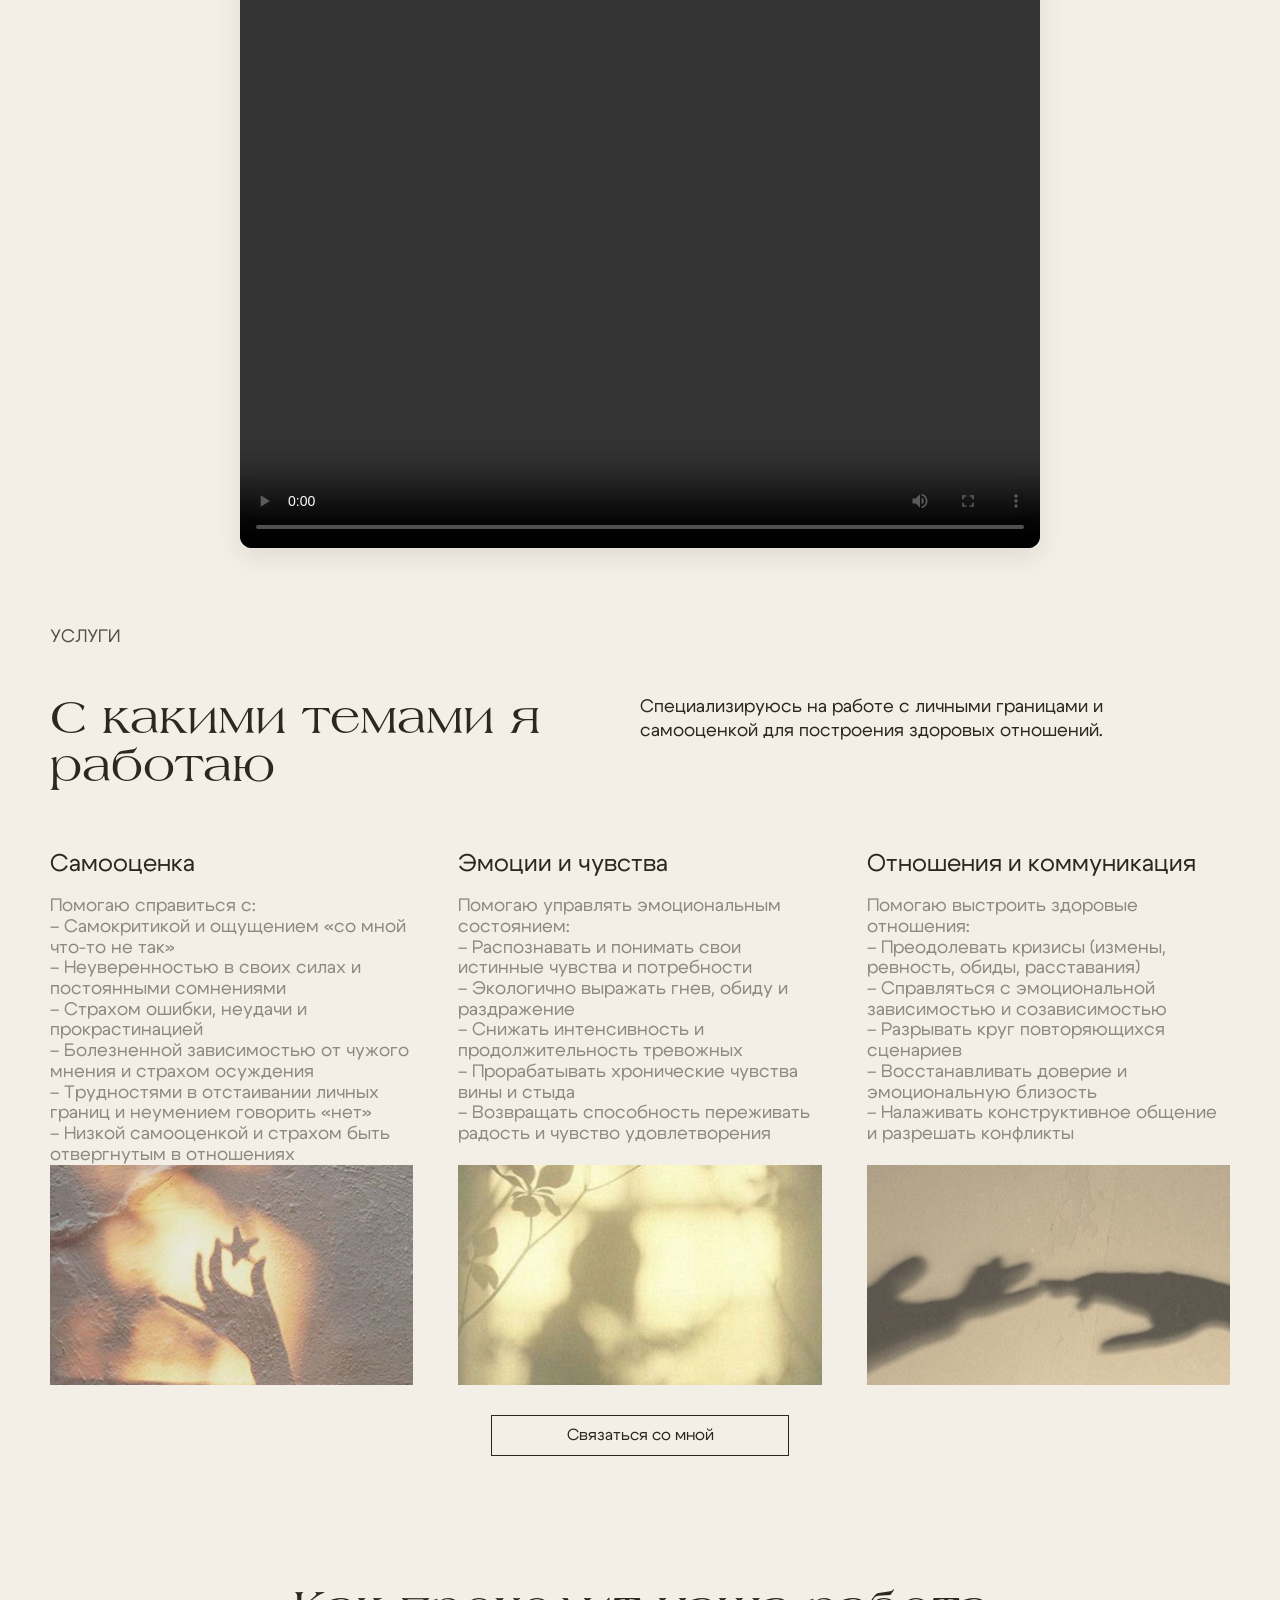
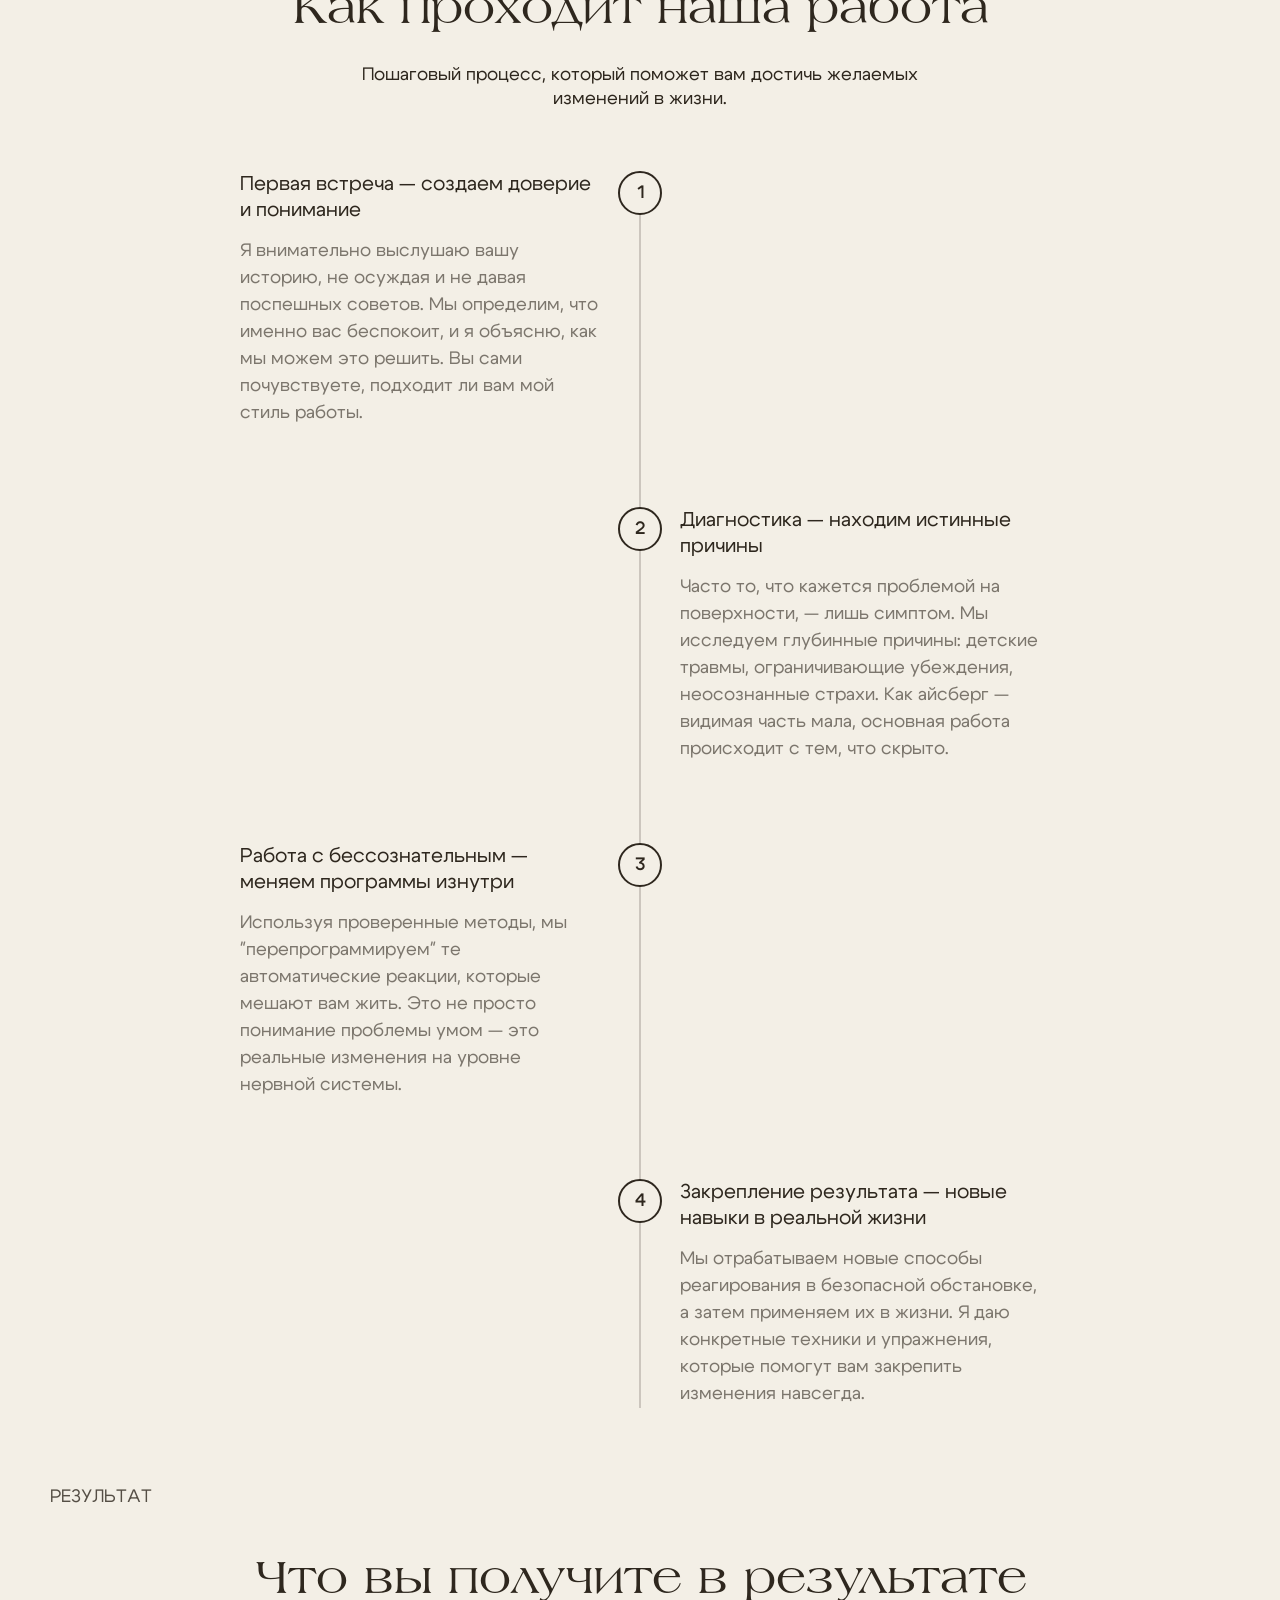
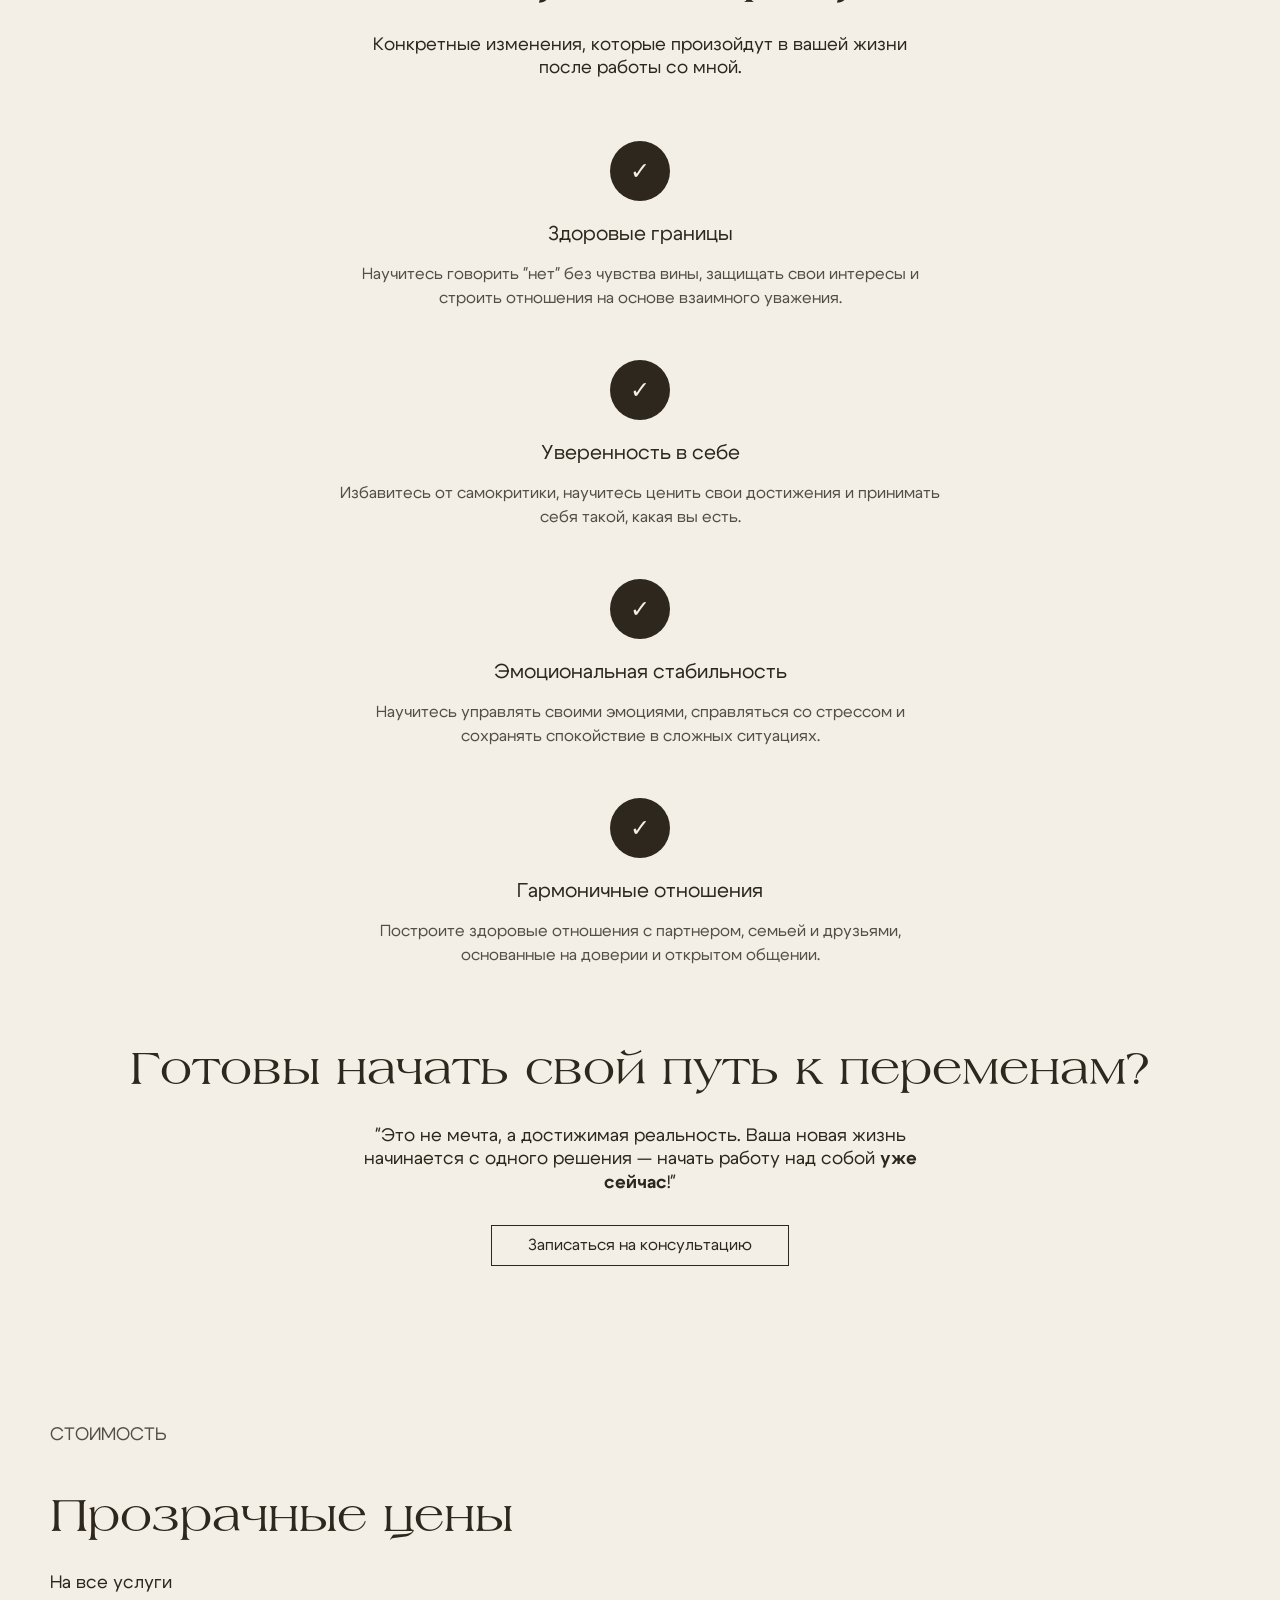
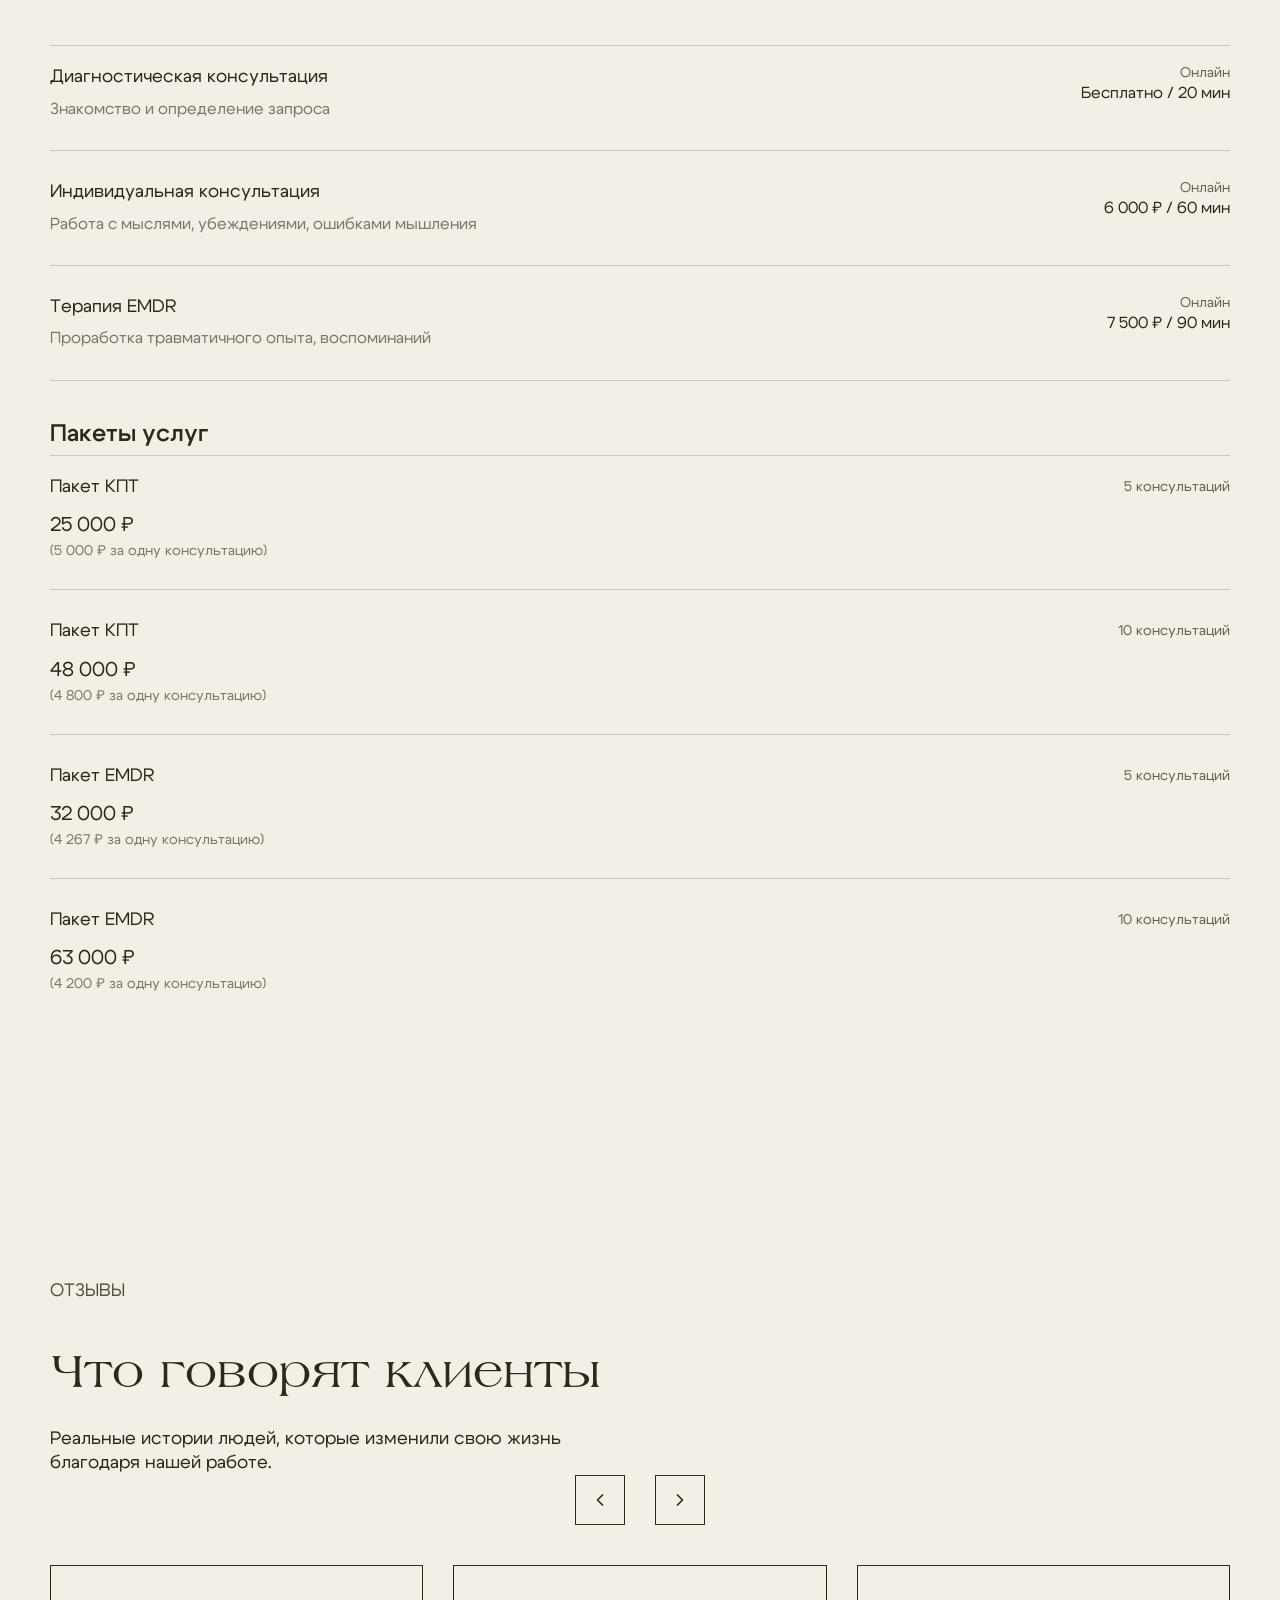
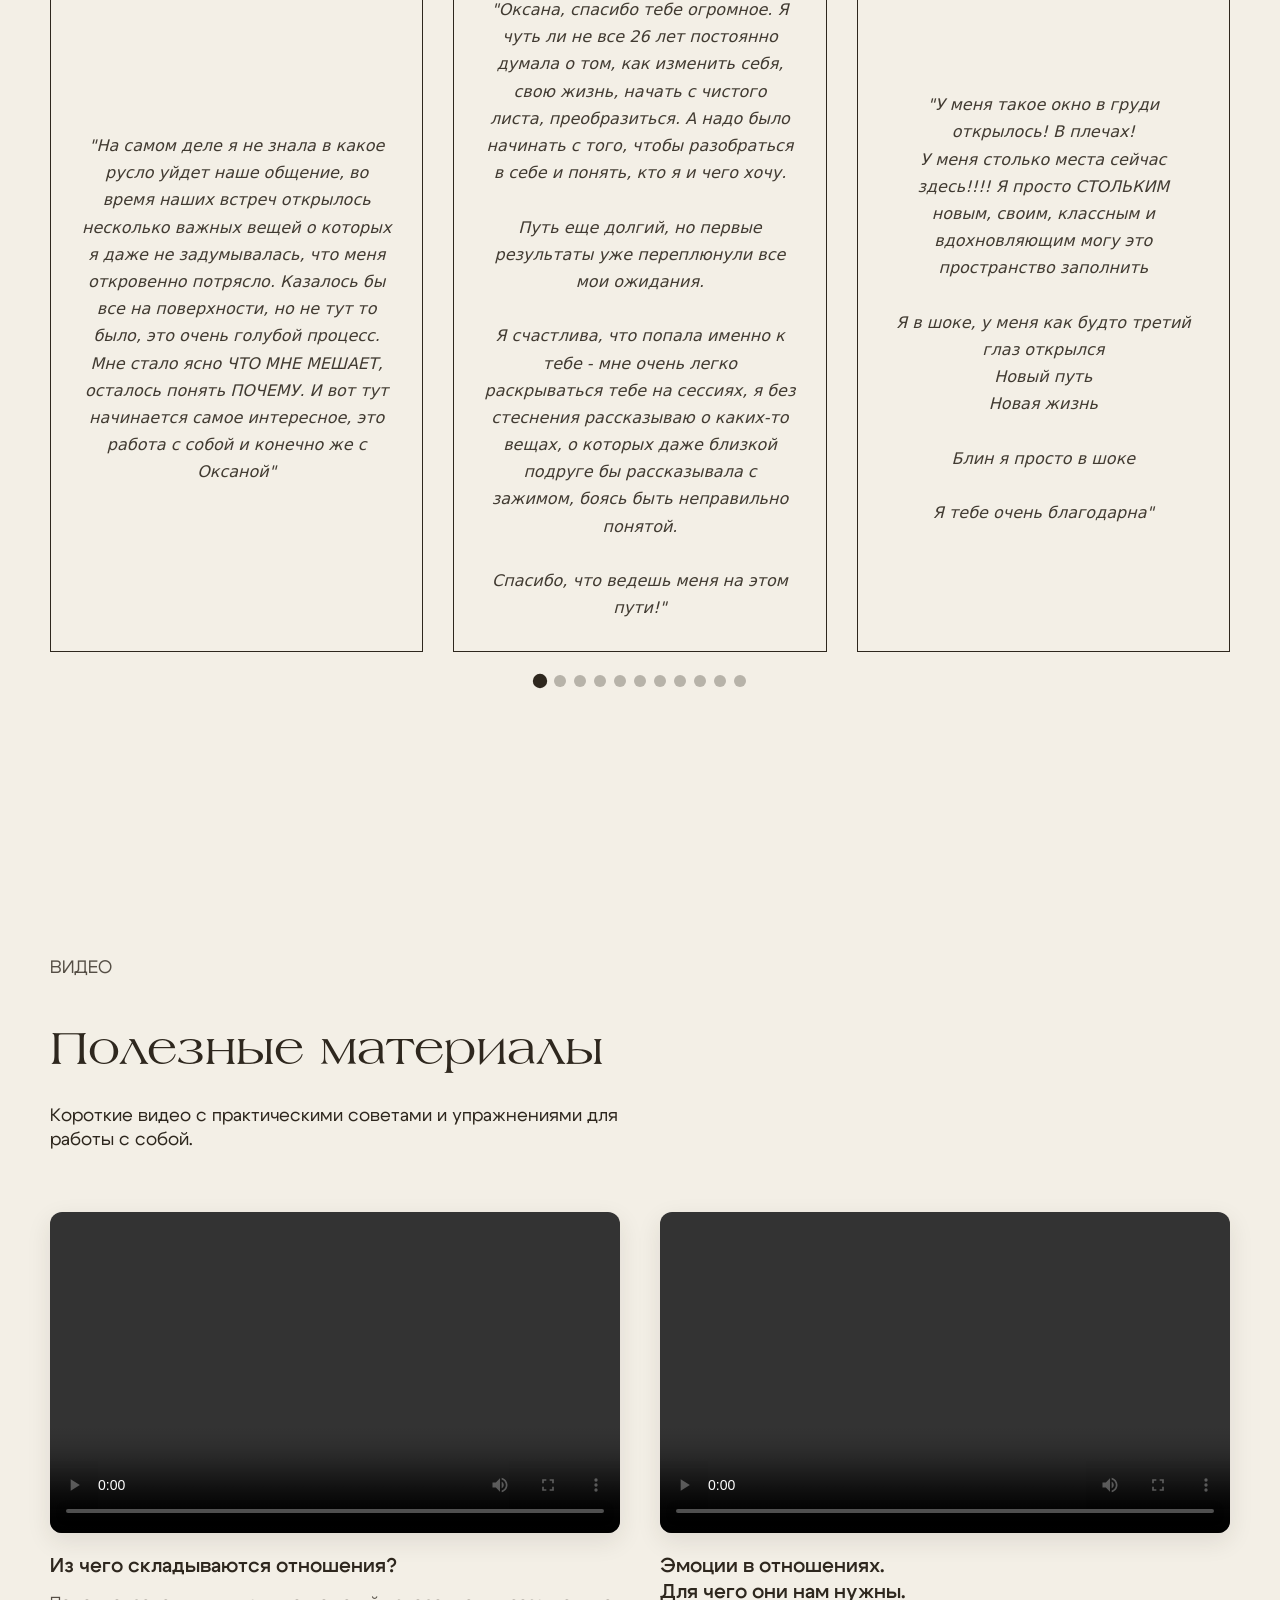
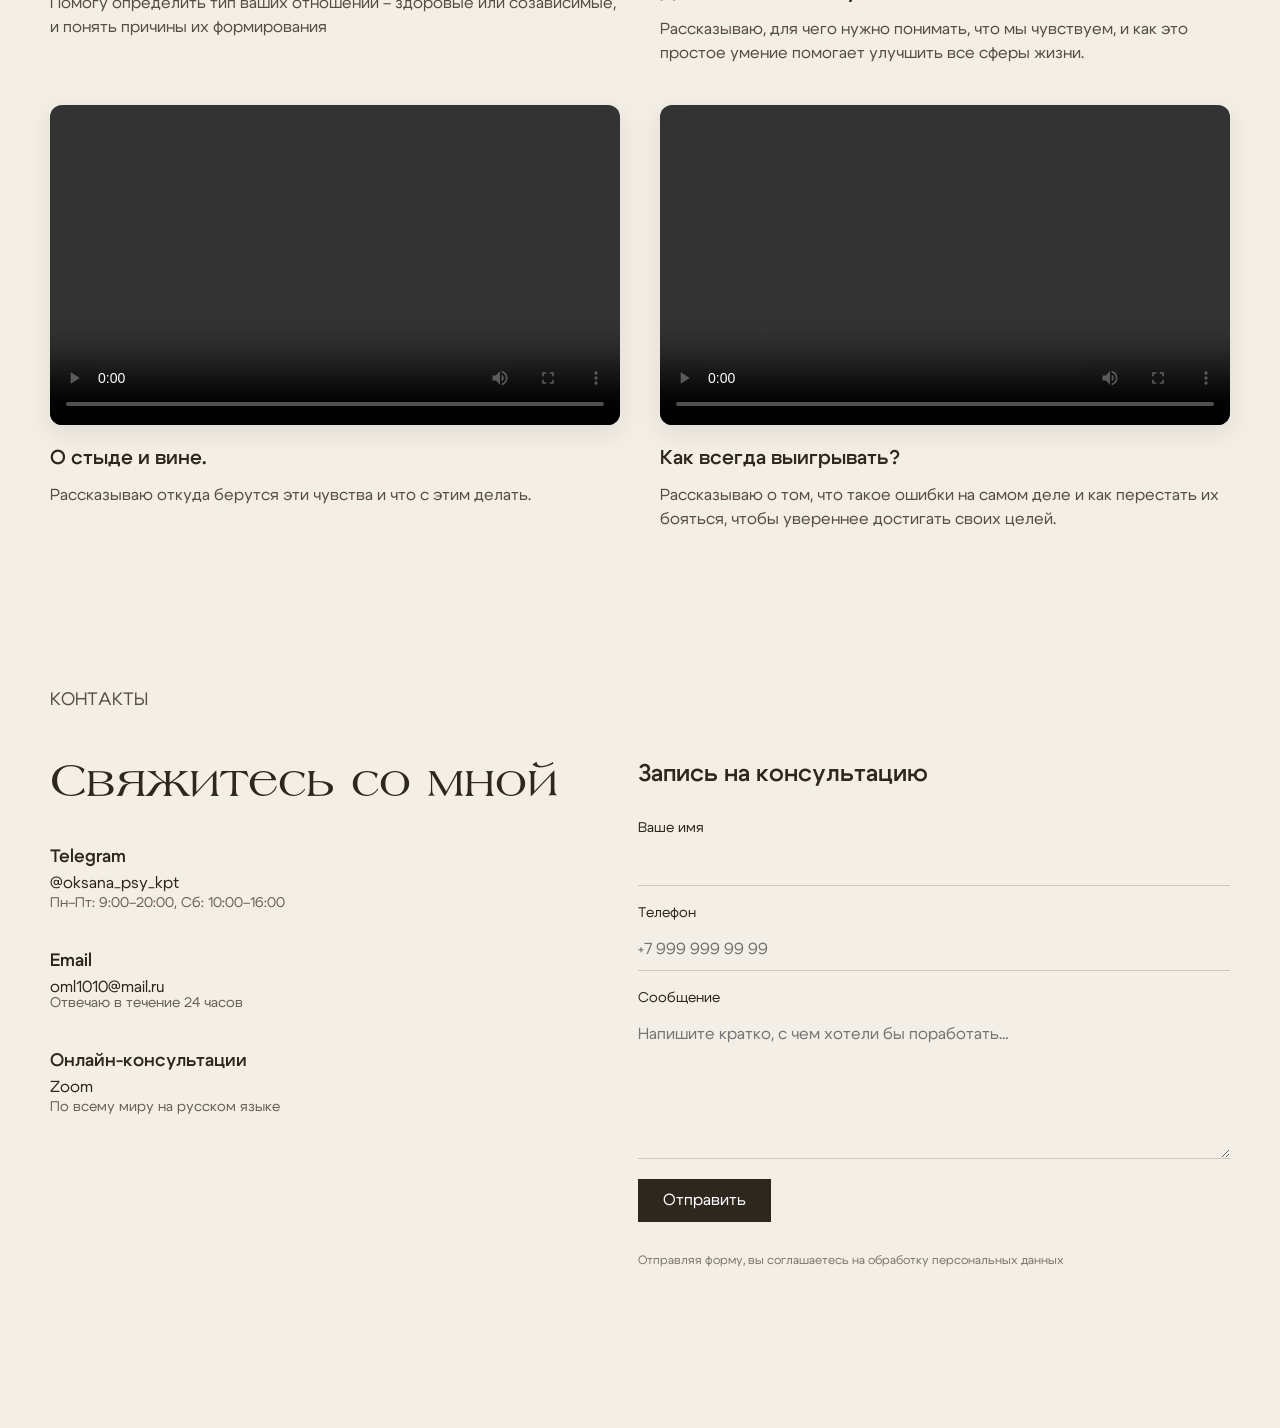
==== commit 5de2bf09: "Remove unused price image from index.html, update button styles in style.css for consistency, and in" ====
--- a/index.html
+++ b/index.html
@@ -364,12 +364,6 @@
         </div>
 
         <div class="price-content">
-          <div class="price-left">
-            <div class="price-image">
-              <img src="images/price.png" alt="Психологическая помощь" />
-            </div>
-          </div>
-
           <div class="price-right">
             <div class="price-list">
               <div class="price-item">
--- a/style.css
+++ b/style.css
@@ -1161,11 +1161,13 @@
   cursor: pointer;
   transition: all 0.3s ease;
   align-self: flex-start;
-}
-
-.form-button:hover {
   background-color: var(--primary);
   color: #ffffff;
+}
+
+.form-button:hover {
+  background-color: #fff;
+  color: var(--primary);
 }
 
 .form-disclaimer {
@@ -1451,7 +1453,7 @@
   }
 
   .form-title {
-    font-size: 20px;
+    font-size: 24px;
     margin-bottom: 25px;
     text-align: center;
   }
@@ -1610,10 +1612,12 @@
   .form-button {
     font-size: 14px;
     padding: 10px 20px;
+    background-color: var(--primary);
+    color: #ffffff;
   }
 
   .form-title {
-    font-size: 18px;
+    font-size: 24px;
     margin-bottom: 20px;
     text-align: center;
   }
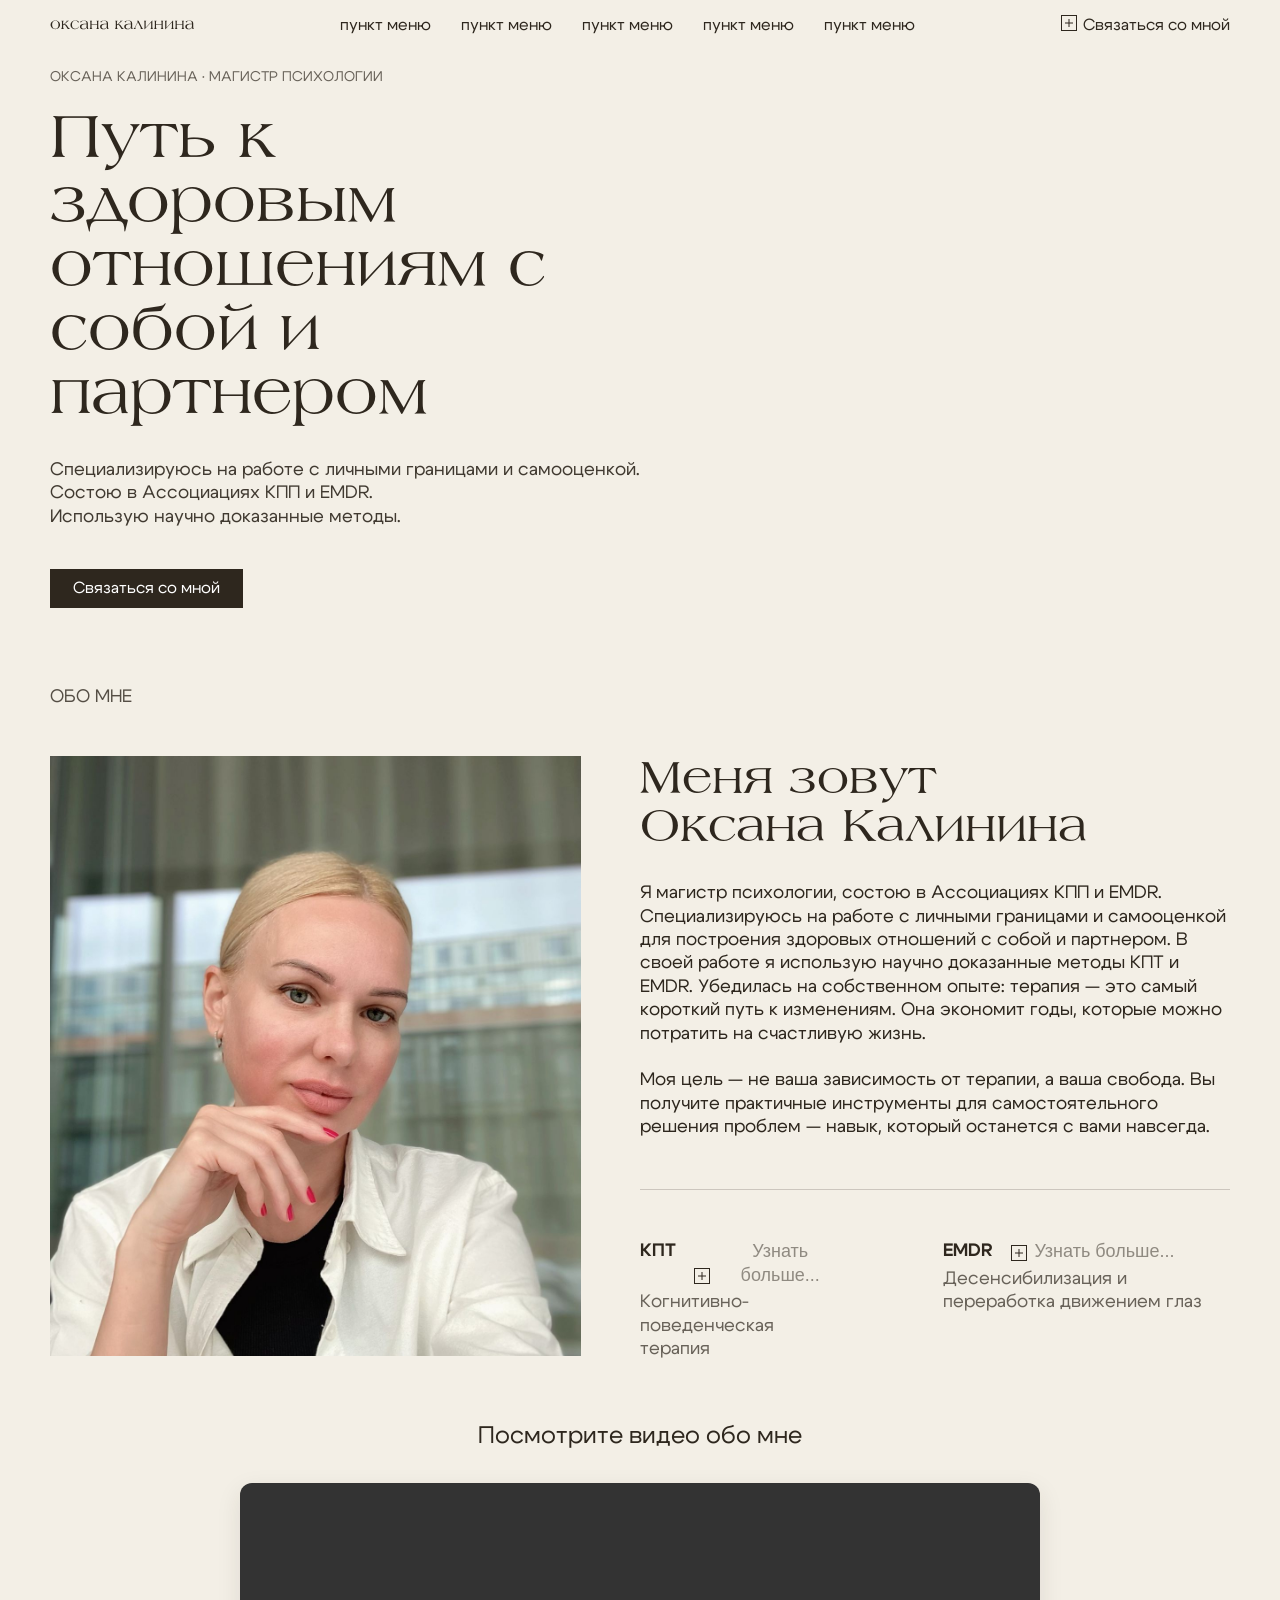
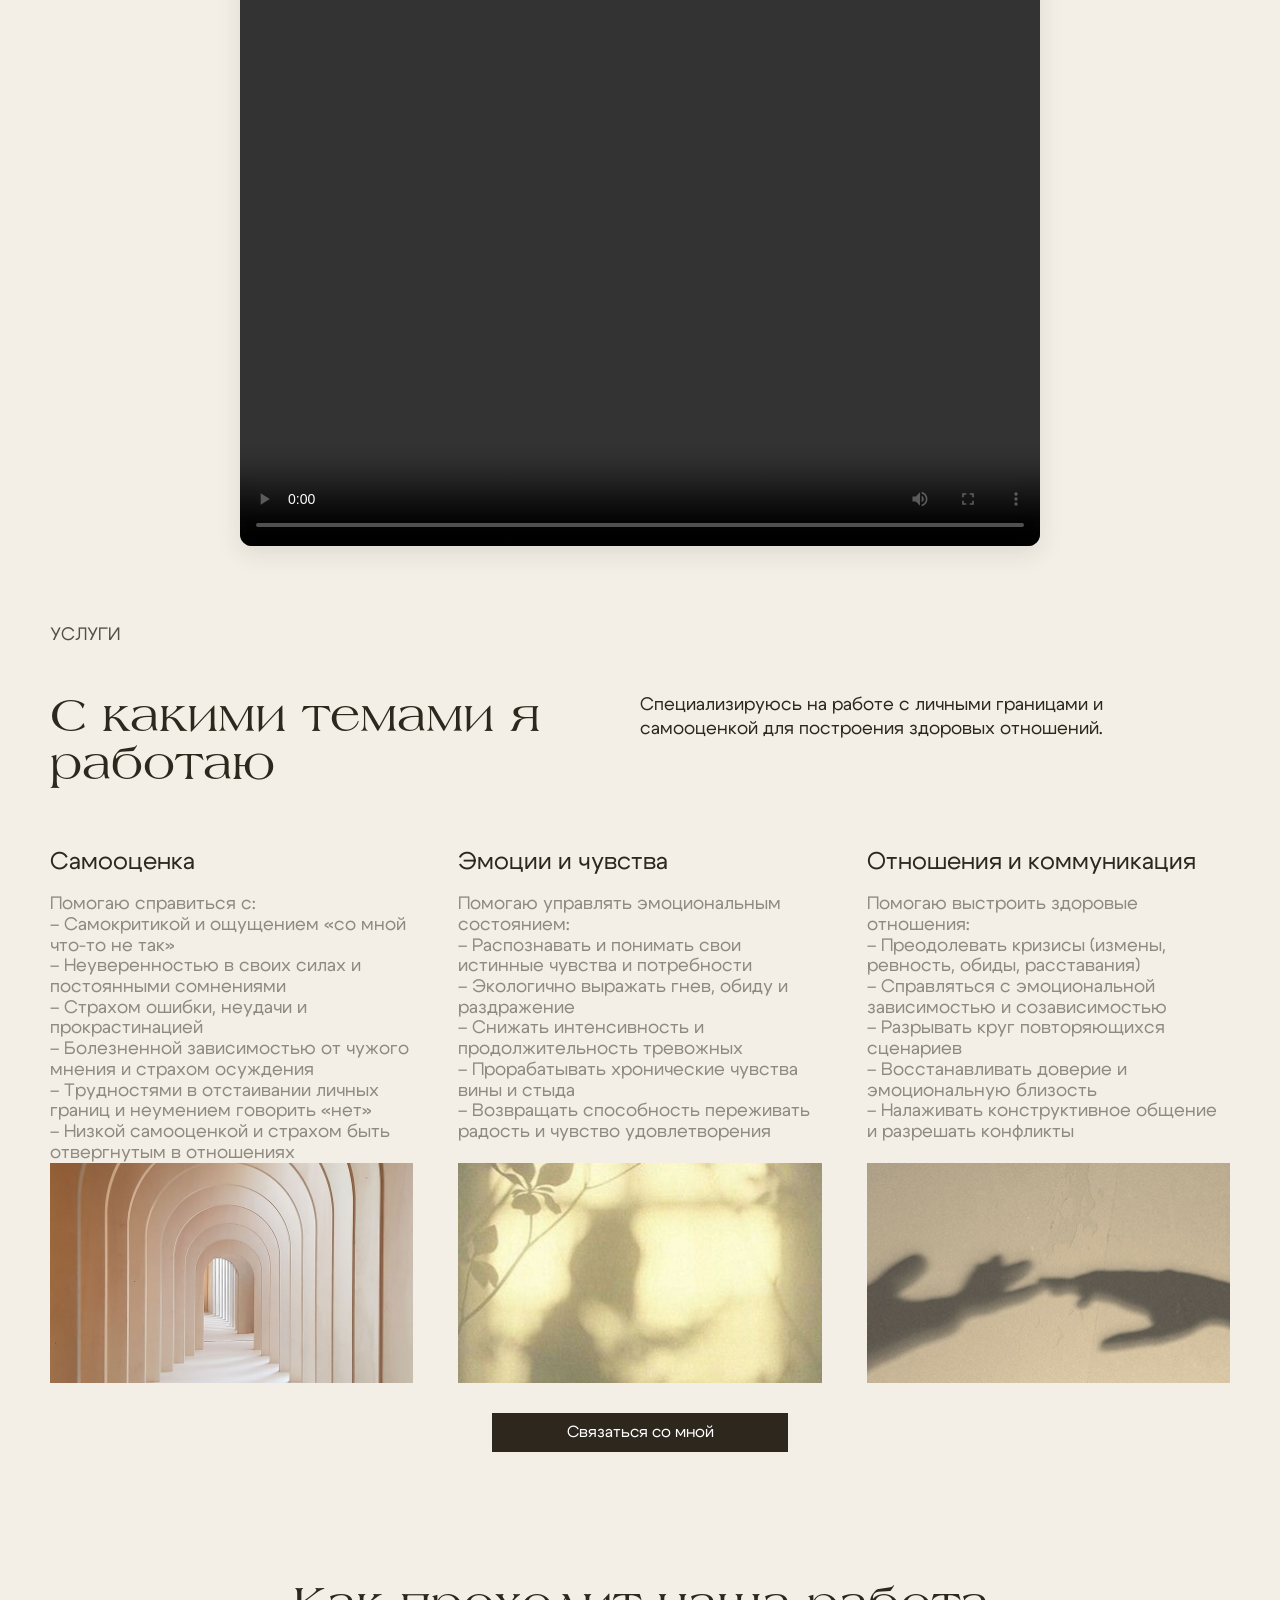
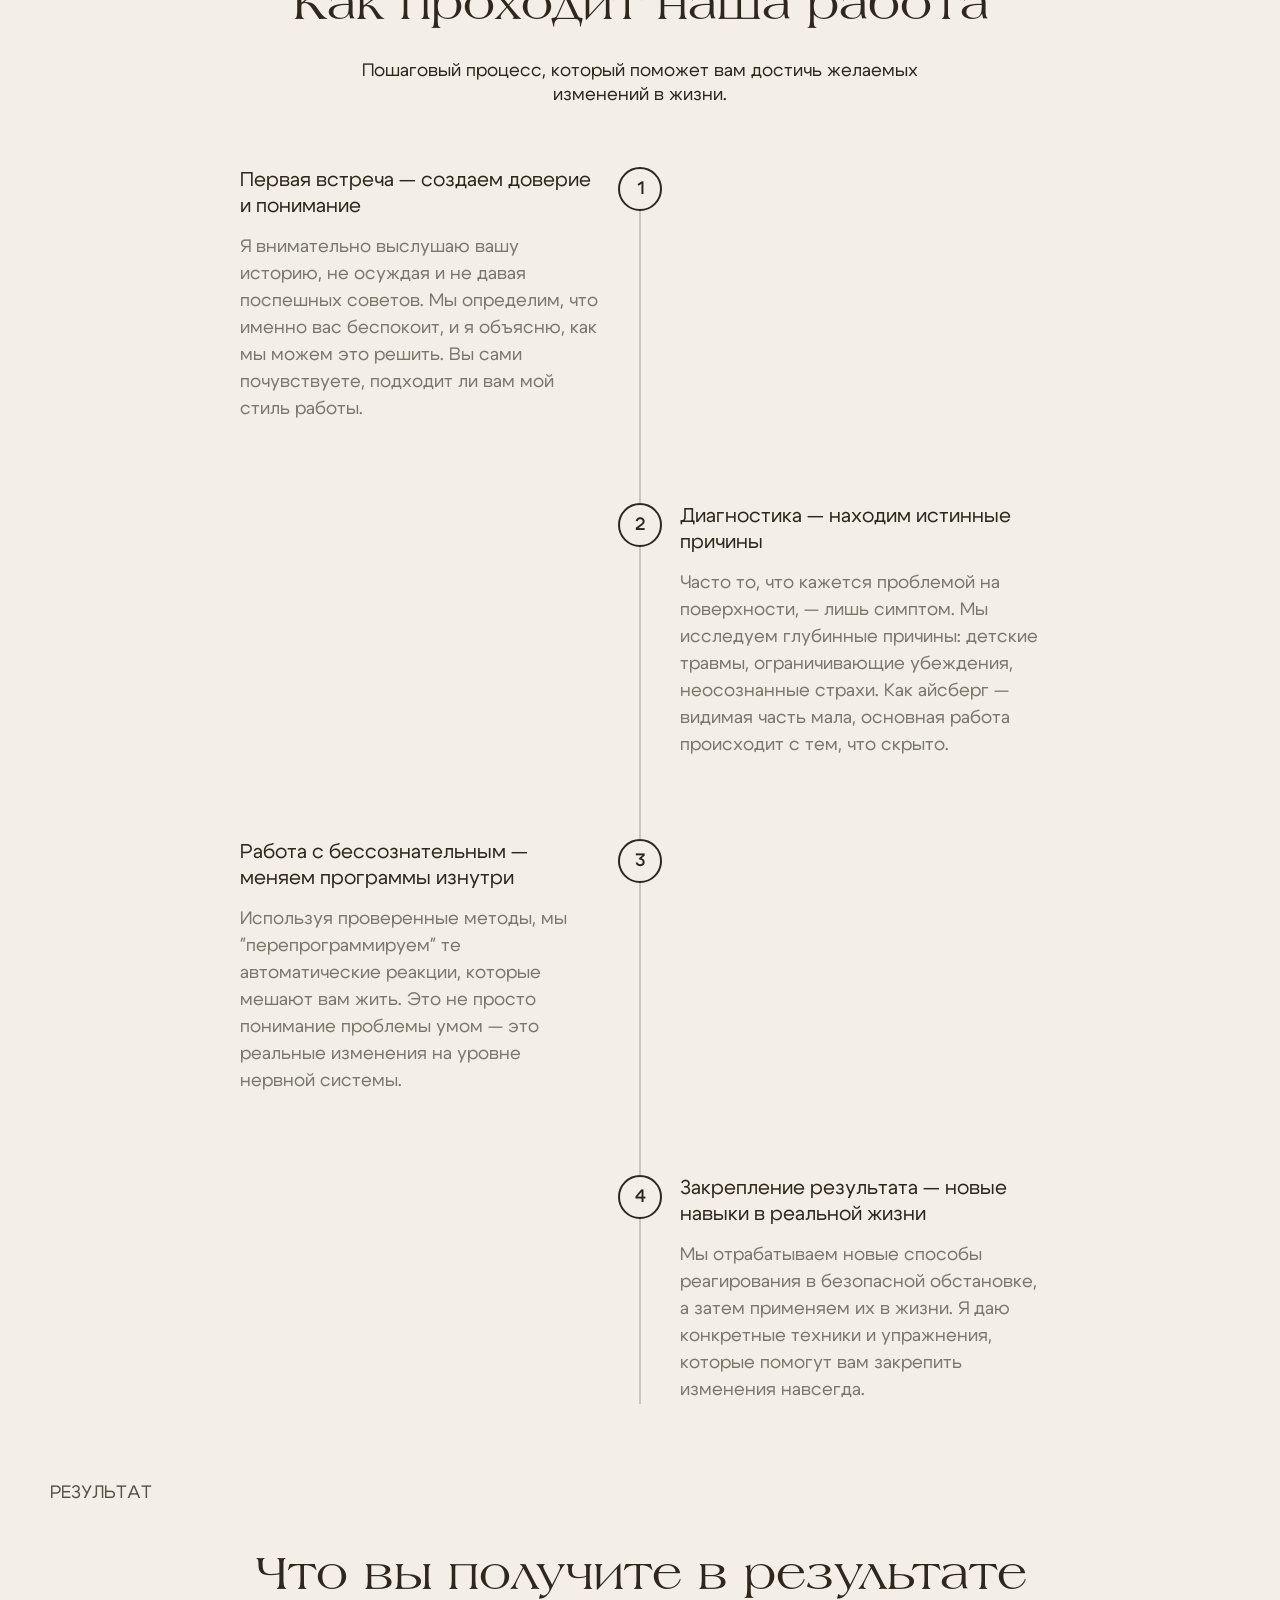
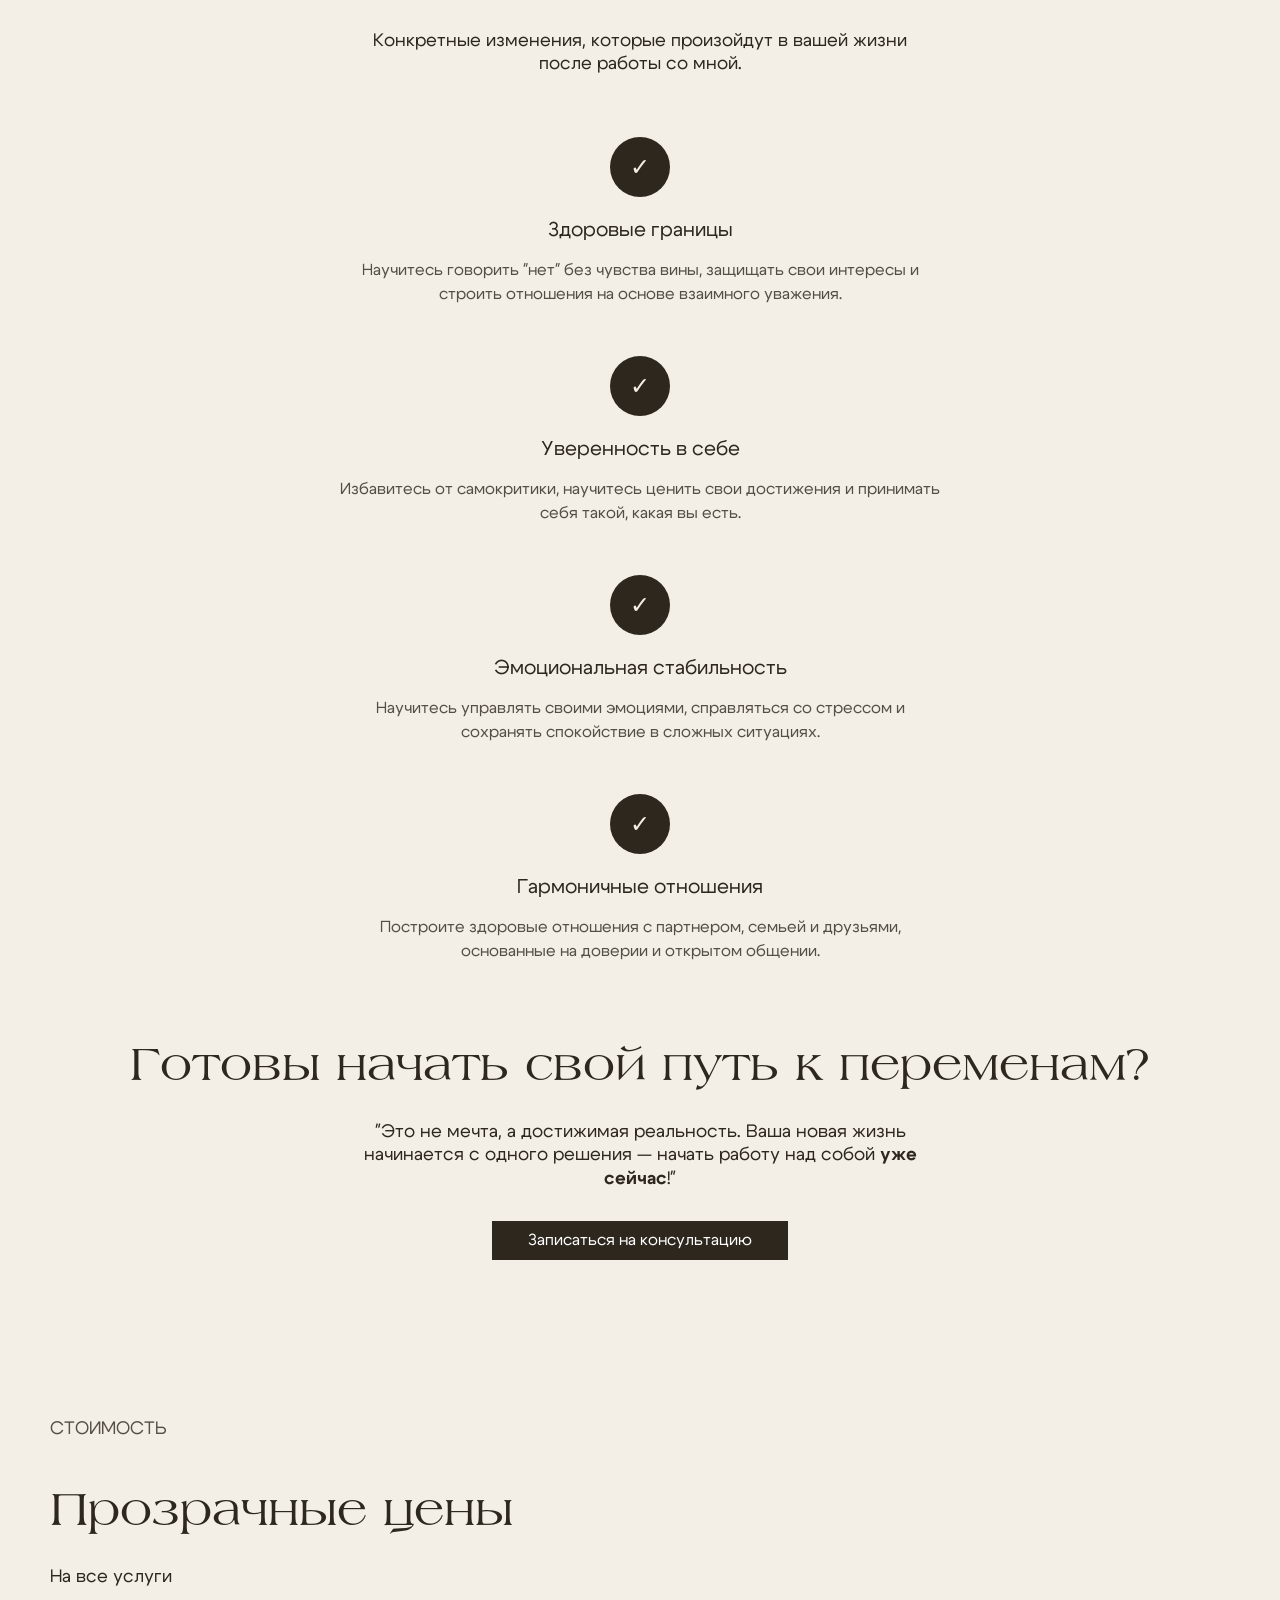
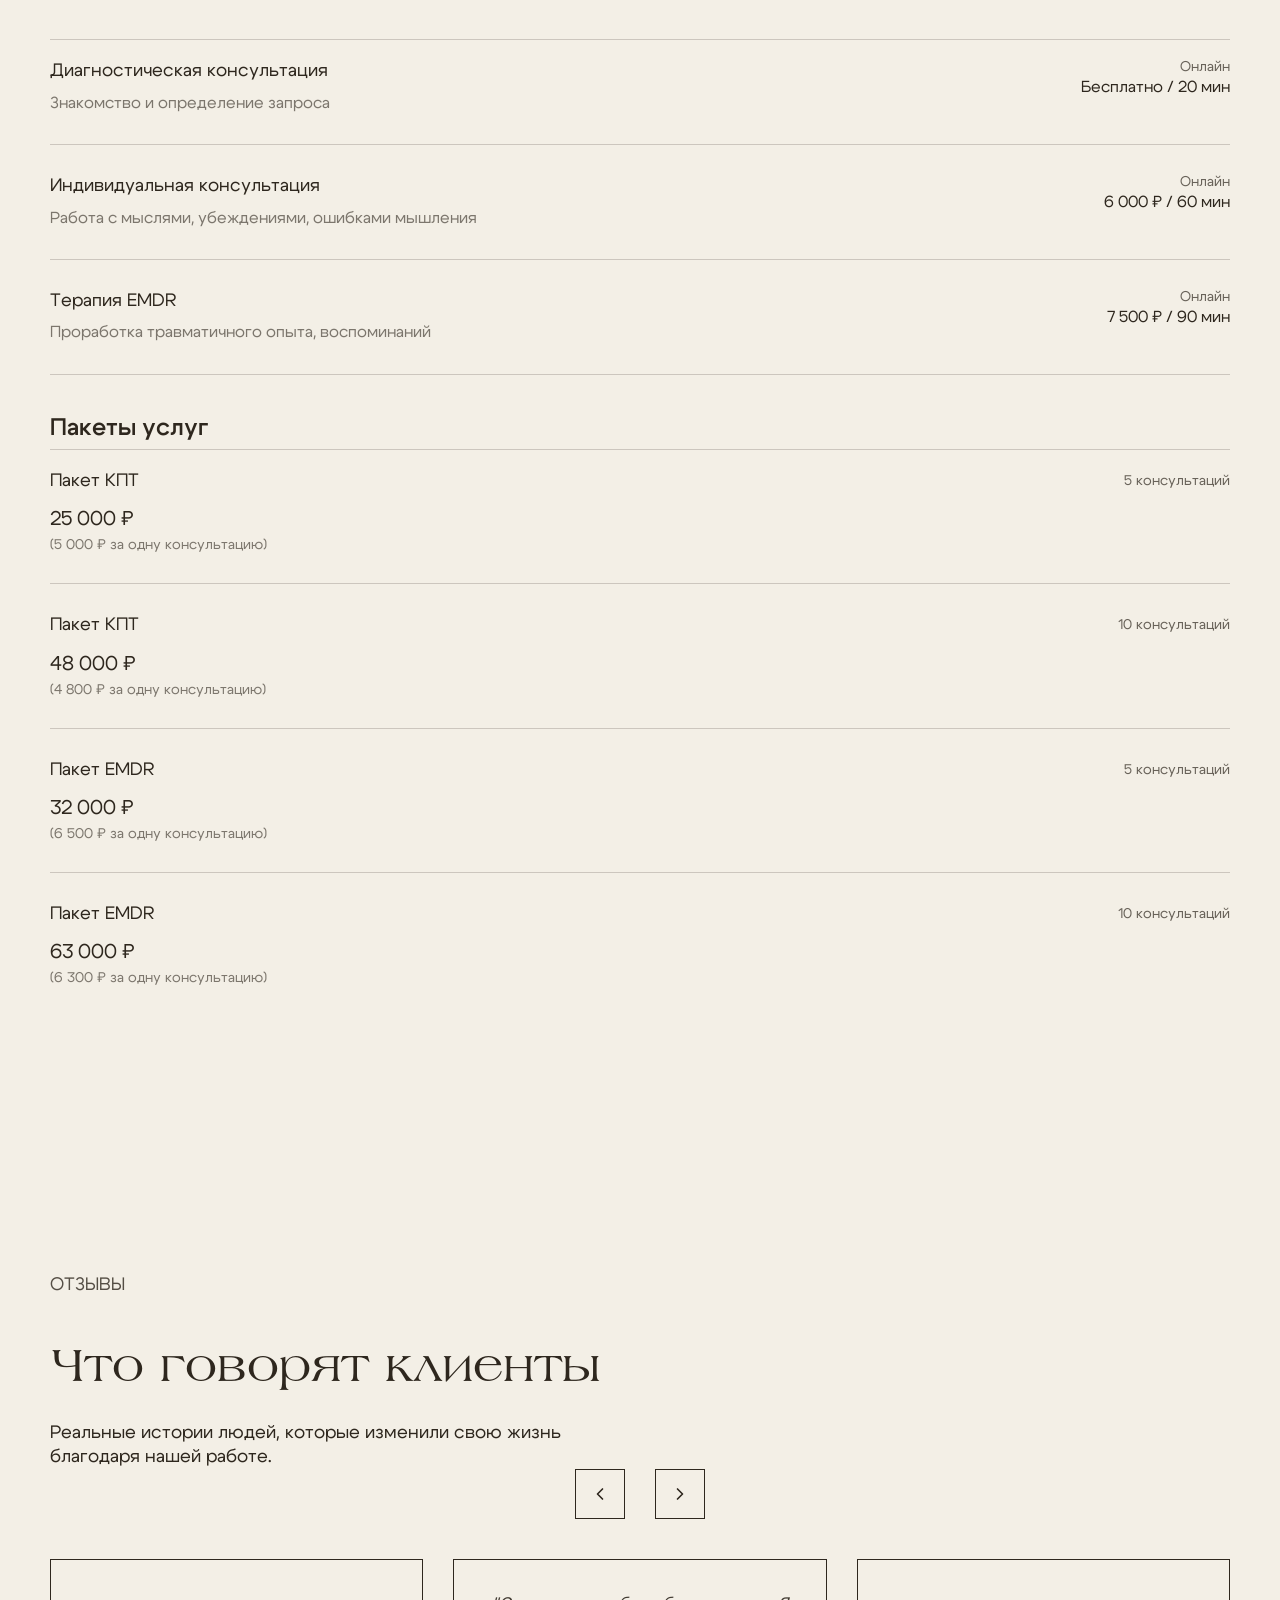
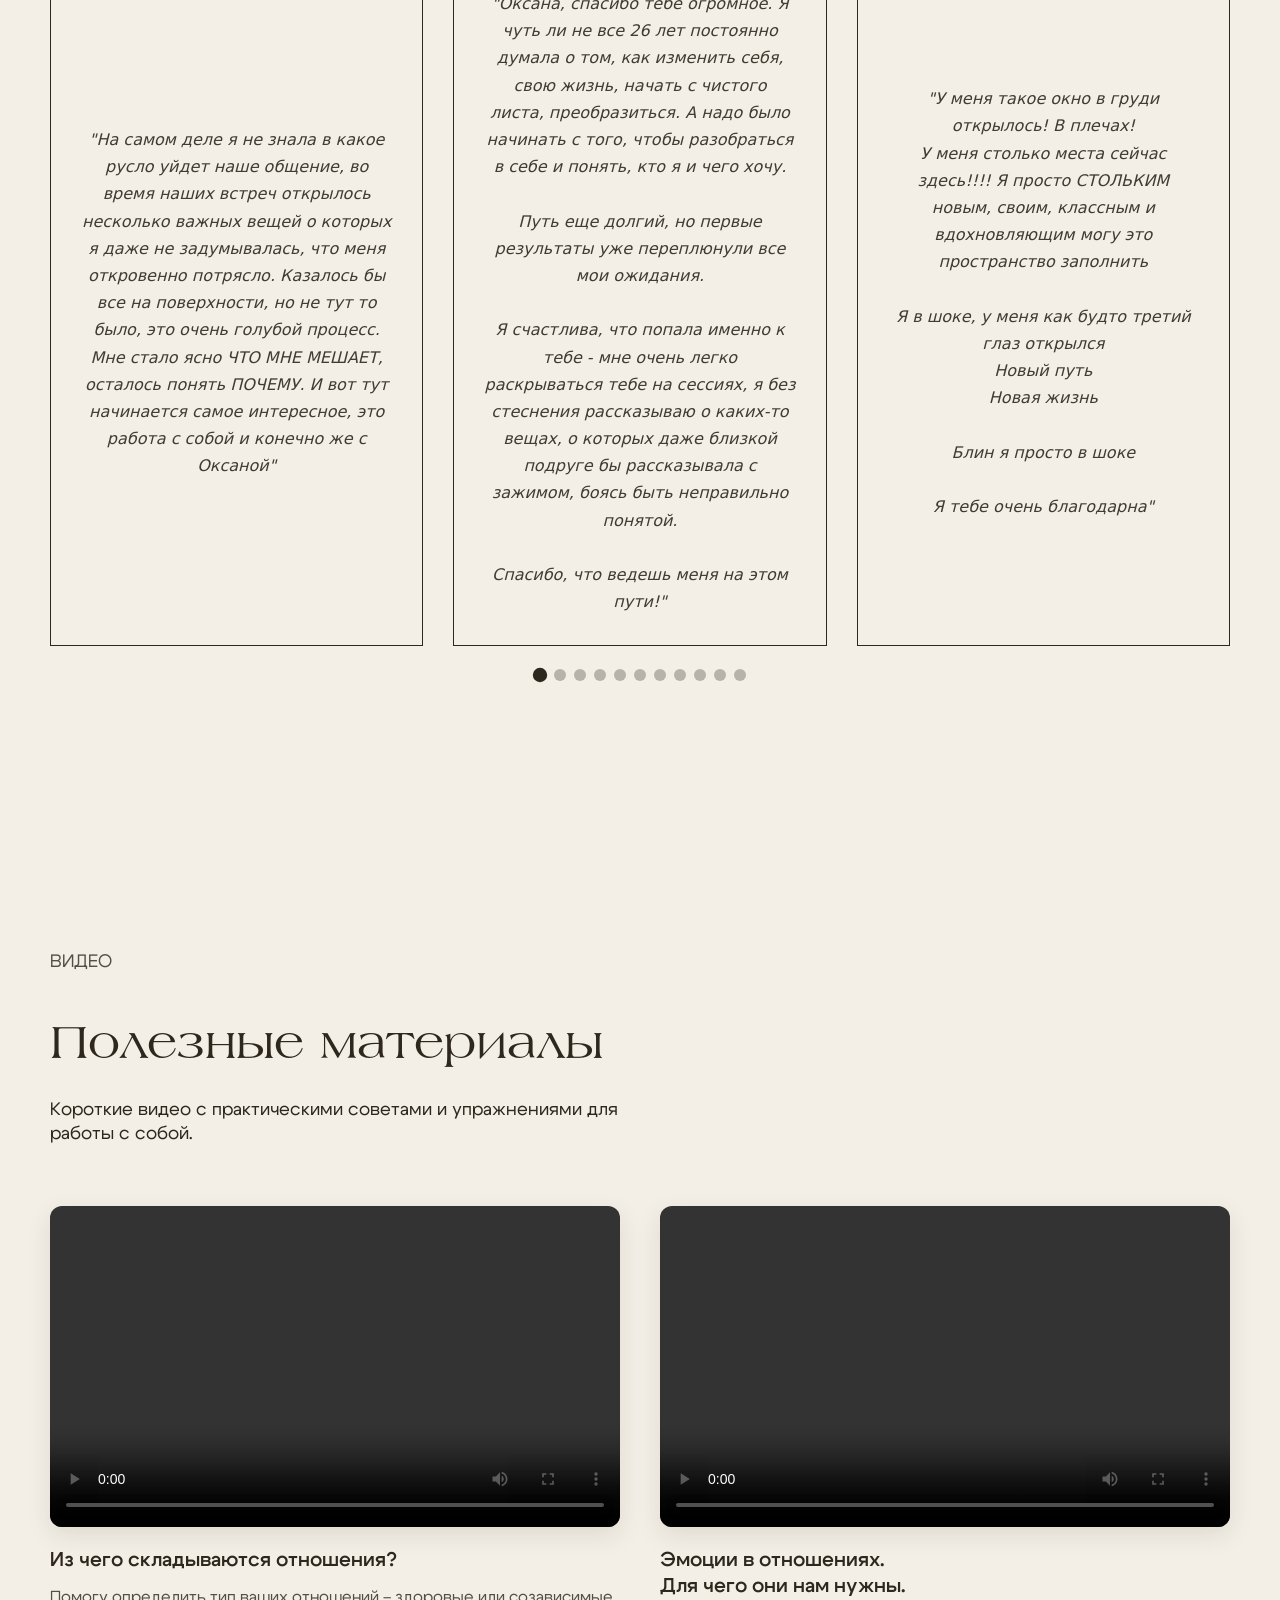
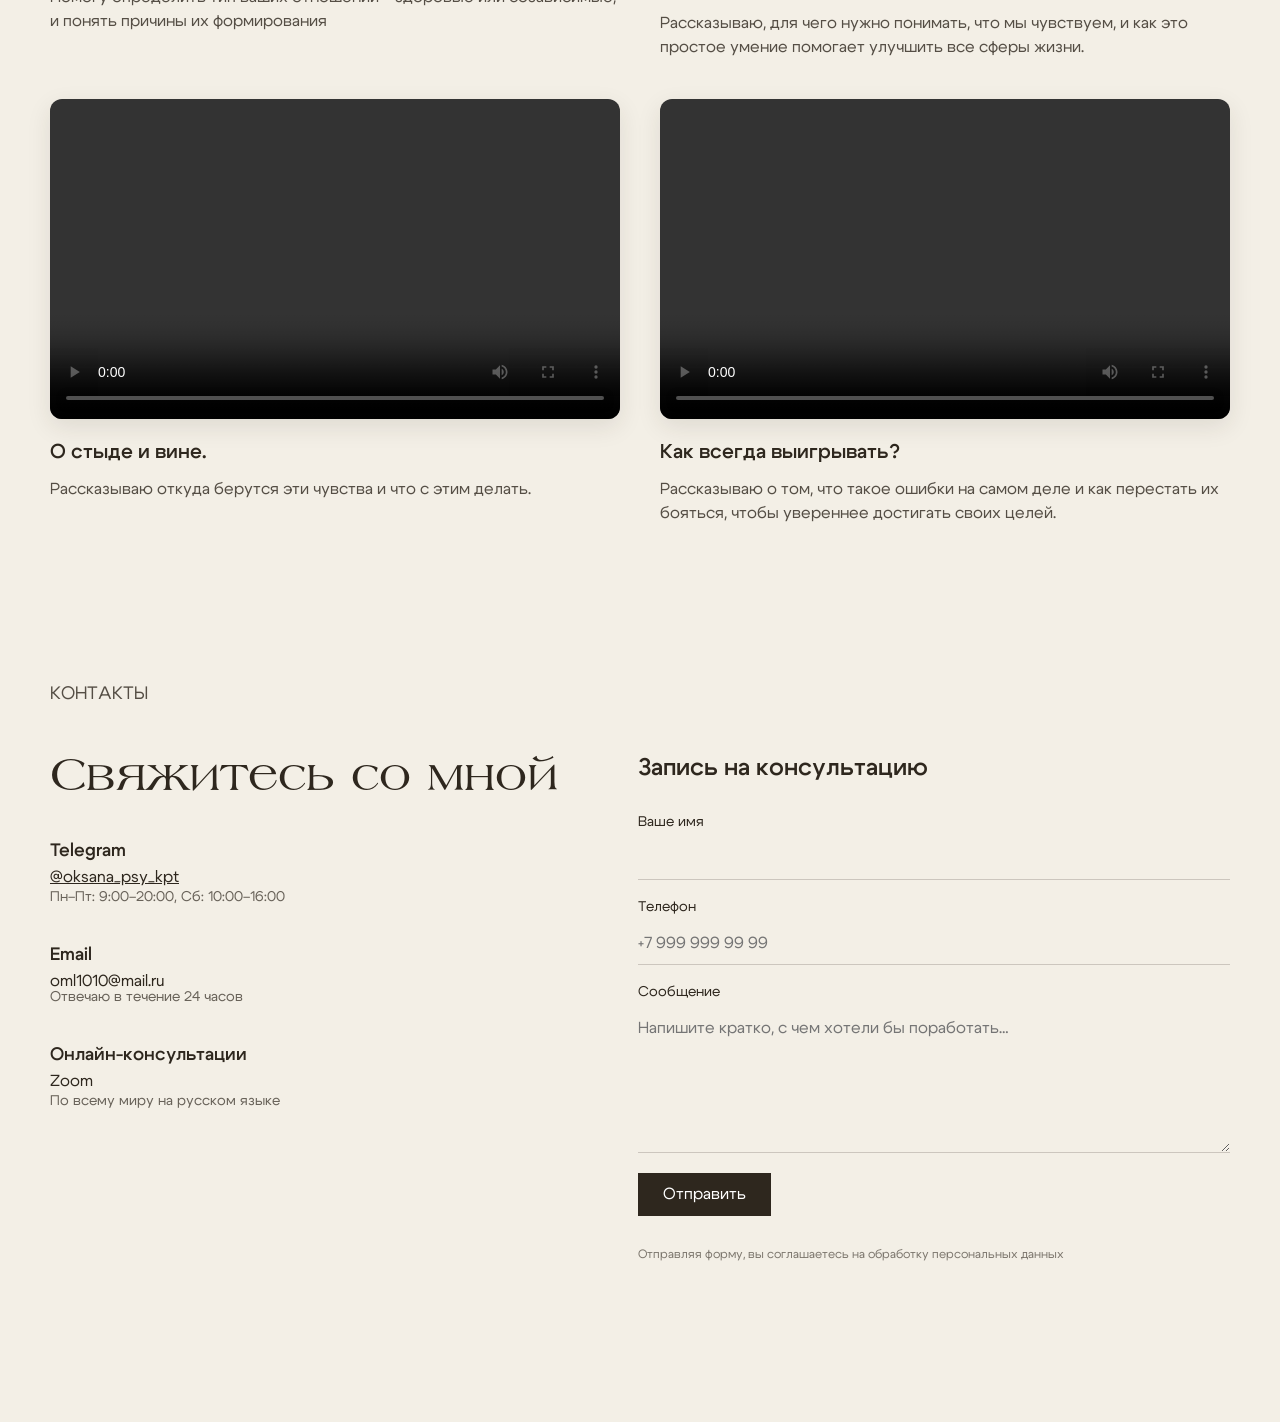
==== commit 5744ada2: "Update image format in index.html, adjust consultation prices, and enhance contact information with " ====
--- a/index.html
+++ b/index.html
@@ -176,7 +176,7 @@
               «нет»<br />
               – Низкой самооценкой и страхом быть отвергнутым в отношениях
             </p>
-            <img src="images/sc1.png" alt="" class="service-card-imgae" />
+            <img src="images/sc1.jpg" alt="" class="service-card-imgae" />
           </div>
           <div class="service-card">
             <h4 class="service-card-heading">Эмоции и чувства</h4>
@@ -463,7 +463,7 @@
                   <div class="package-item-prices">
                     <div class="package-price-total">32 000 ₽</div>
                     <div class="package-price-per-hour">
-                      (4 267 ₽ за одну консультацию)
+                      (6 500 ₽ за одну консультацию)
                     </div>
                   </div>
                 </div>
@@ -478,7 +478,7 @@
                   <div class="package-item-prices">
                     <div class="package-price-total">63 000 ₽</div>
                     <div class="package-price-per-hour">
-                      (4 200 ₽ за одну консультацию)
+                      (6 300 ₽ за одну консультацию)
                     </div>
                   </div>
                 </div>
@@ -768,7 +768,11 @@
             <div class="contact-info">
               <div class="contact-item">
                 <h4 class="contact-item-title">Telegram</h4>
-                <p class="contact-item-value">@oksana_psy_kpt</p>
+                <p class="contact-item-value">
+                  <a href="https://t.me/Oksana_psy_kpt"
+                    ><u>@oksana_psy_kpt</u></a
+                  >
+                </p>
                 <p class="contact-item-description">
                   Пн–Пт: 9:00–20:00, Сб: 10:00–16:00
                 </p>
--- a/style.css
+++ b/style.css
@@ -90,7 +90,8 @@
   display: flex;
   align-items: center;
   justify-content: center;
-  color: var(--text);
+  background-color: var(--primary);
+  color: #ffffff;
 }
 
 .section-number,
@@ -182,8 +183,15 @@
   color: var(--text);
 }
 
+u {
+  text-decoration: underline;
+  color: var(--text);
+}
+
 .header__button {
   gap: 6px;
+  background-color: transparent;
+  color: var(--text);
 }
 
 /* Burger Menu */
@@ -373,8 +381,8 @@
 .hero__cta {
   margin-top: 20px;
   padding: 11px 23px;
-  color: var(--text);
-  border: var(--primary) 1px solid;
+  background-color: var(--primary);
+  color: #ffffff;
   gap: 6px;
   margin-top: 40px;
 }
@@ -508,8 +516,8 @@
   margin-right: auto;
   margin-top: 20px;
   padding: 11px 23px;
-  color: var(--text);
-  border: var(--primary) 1px solid;
+  background-color: var(--primary);
+  color: #ffffff;
   margin-top: 30px;
   max-width: 250px;
 }
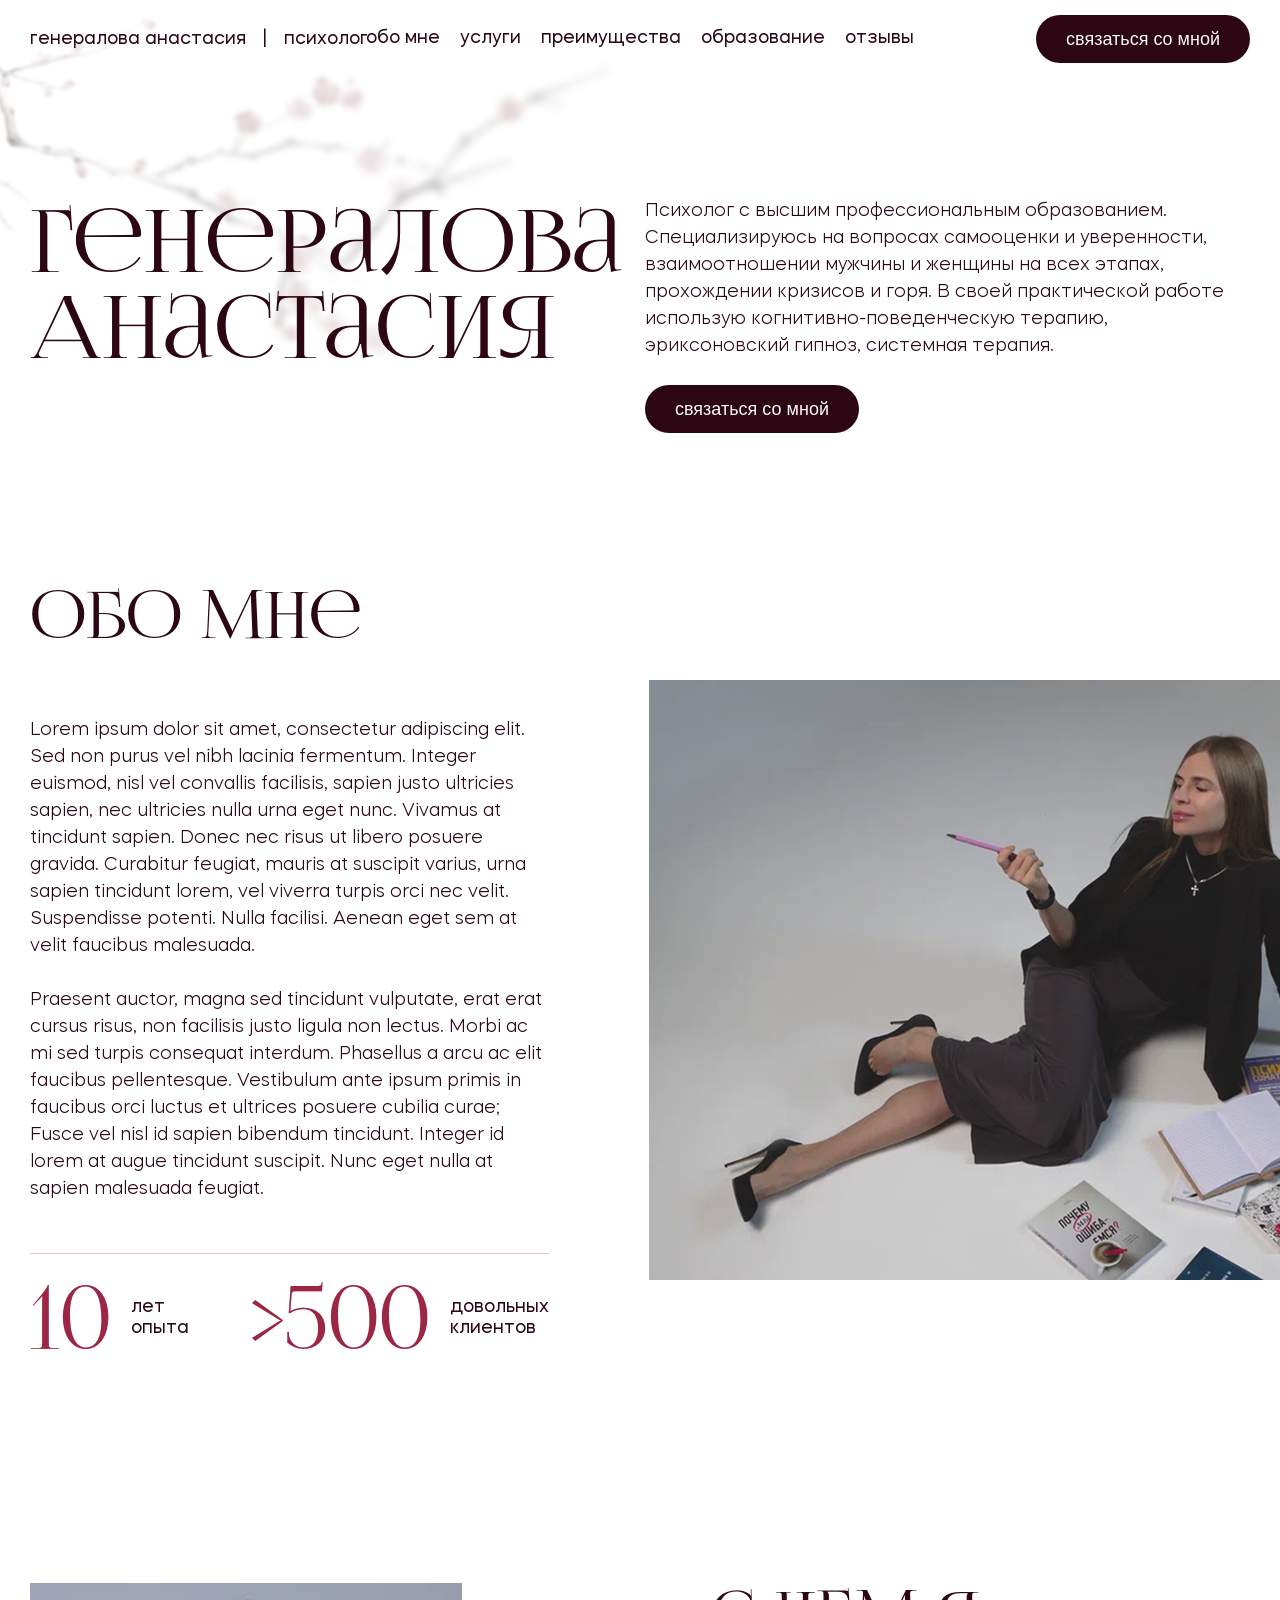
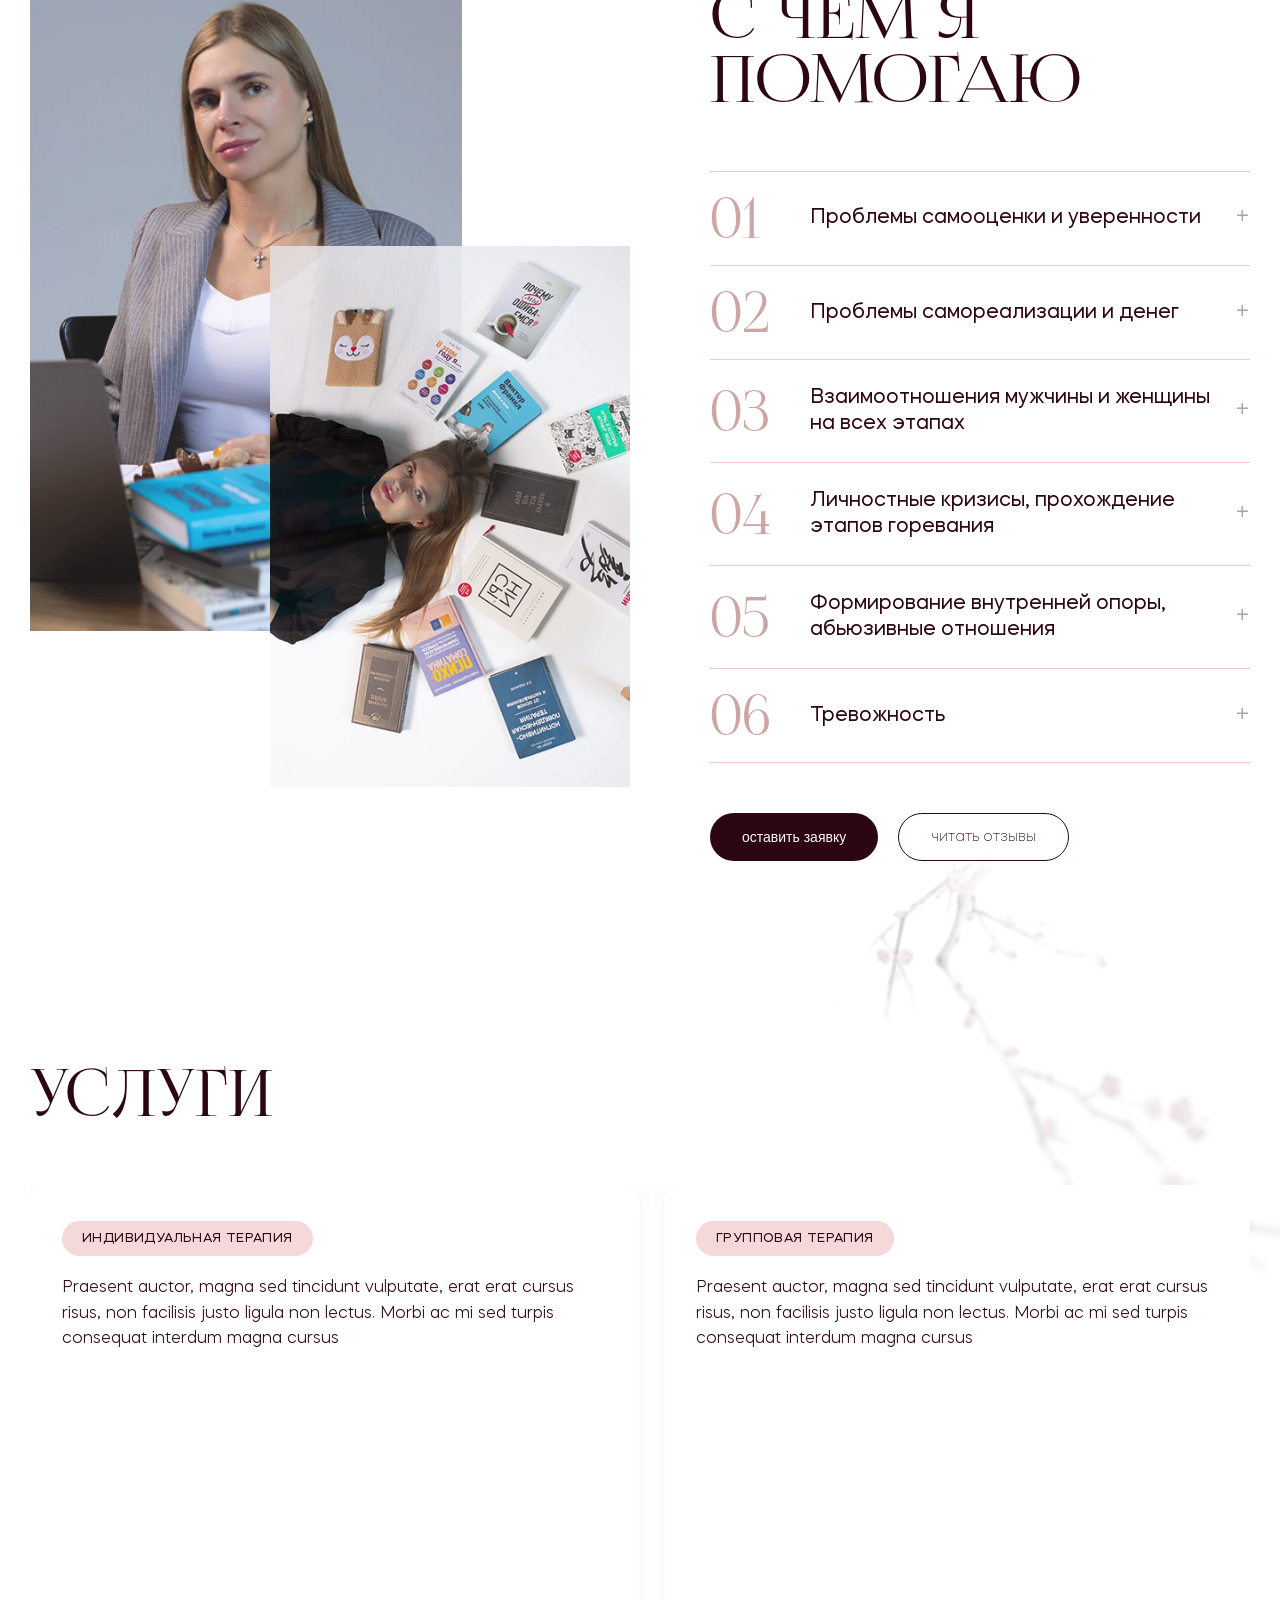
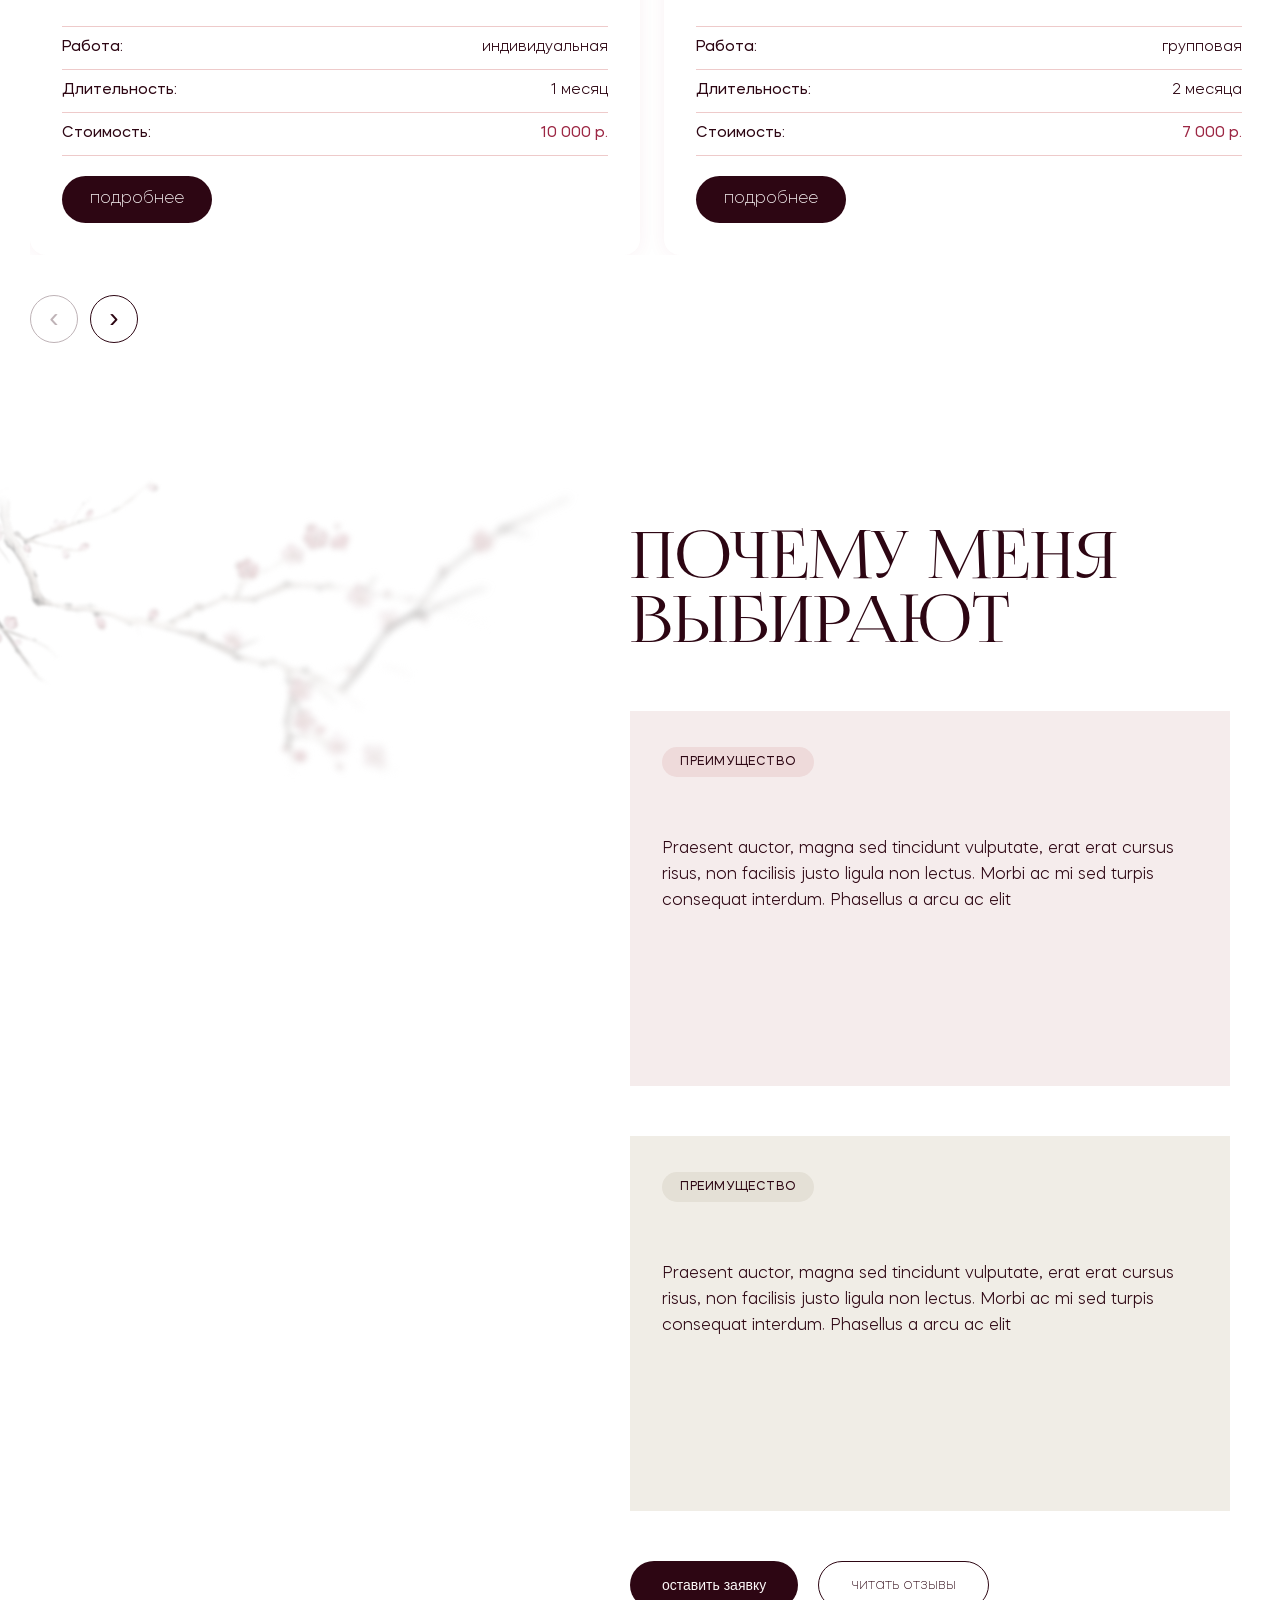
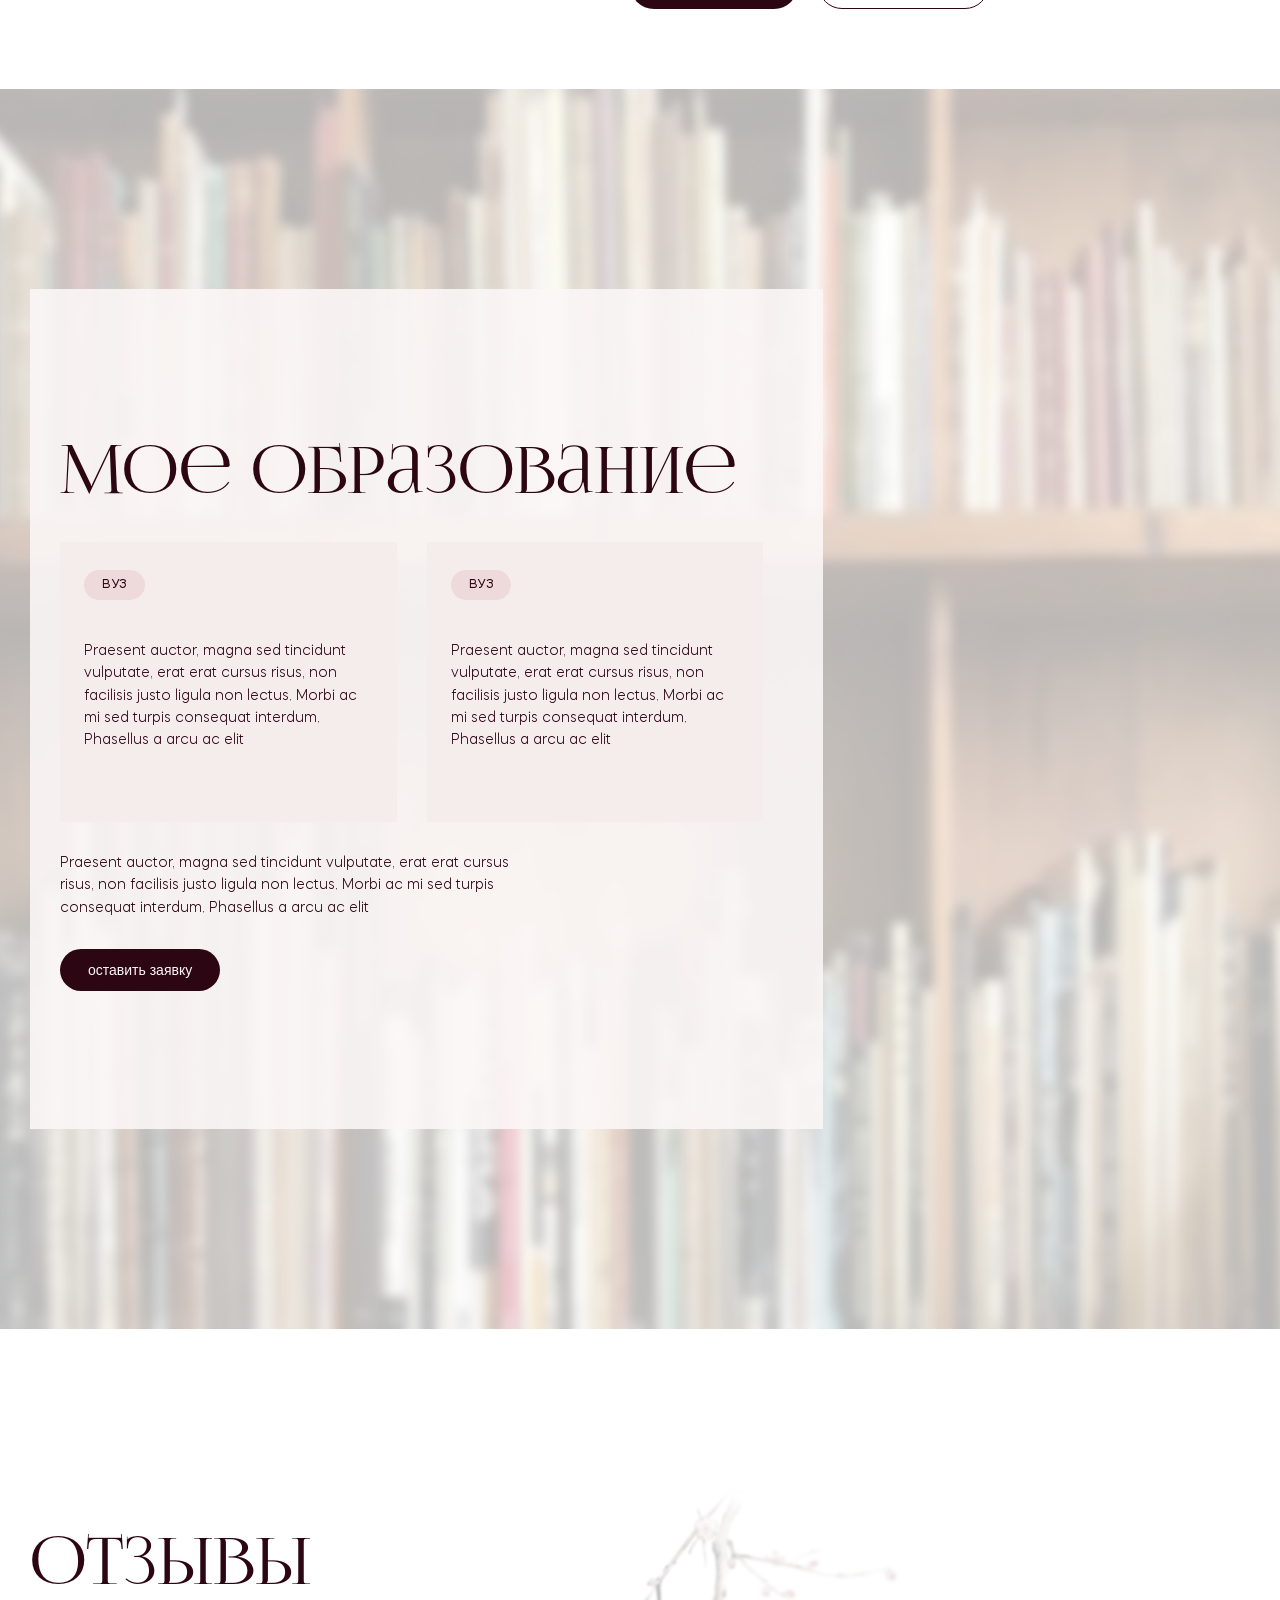
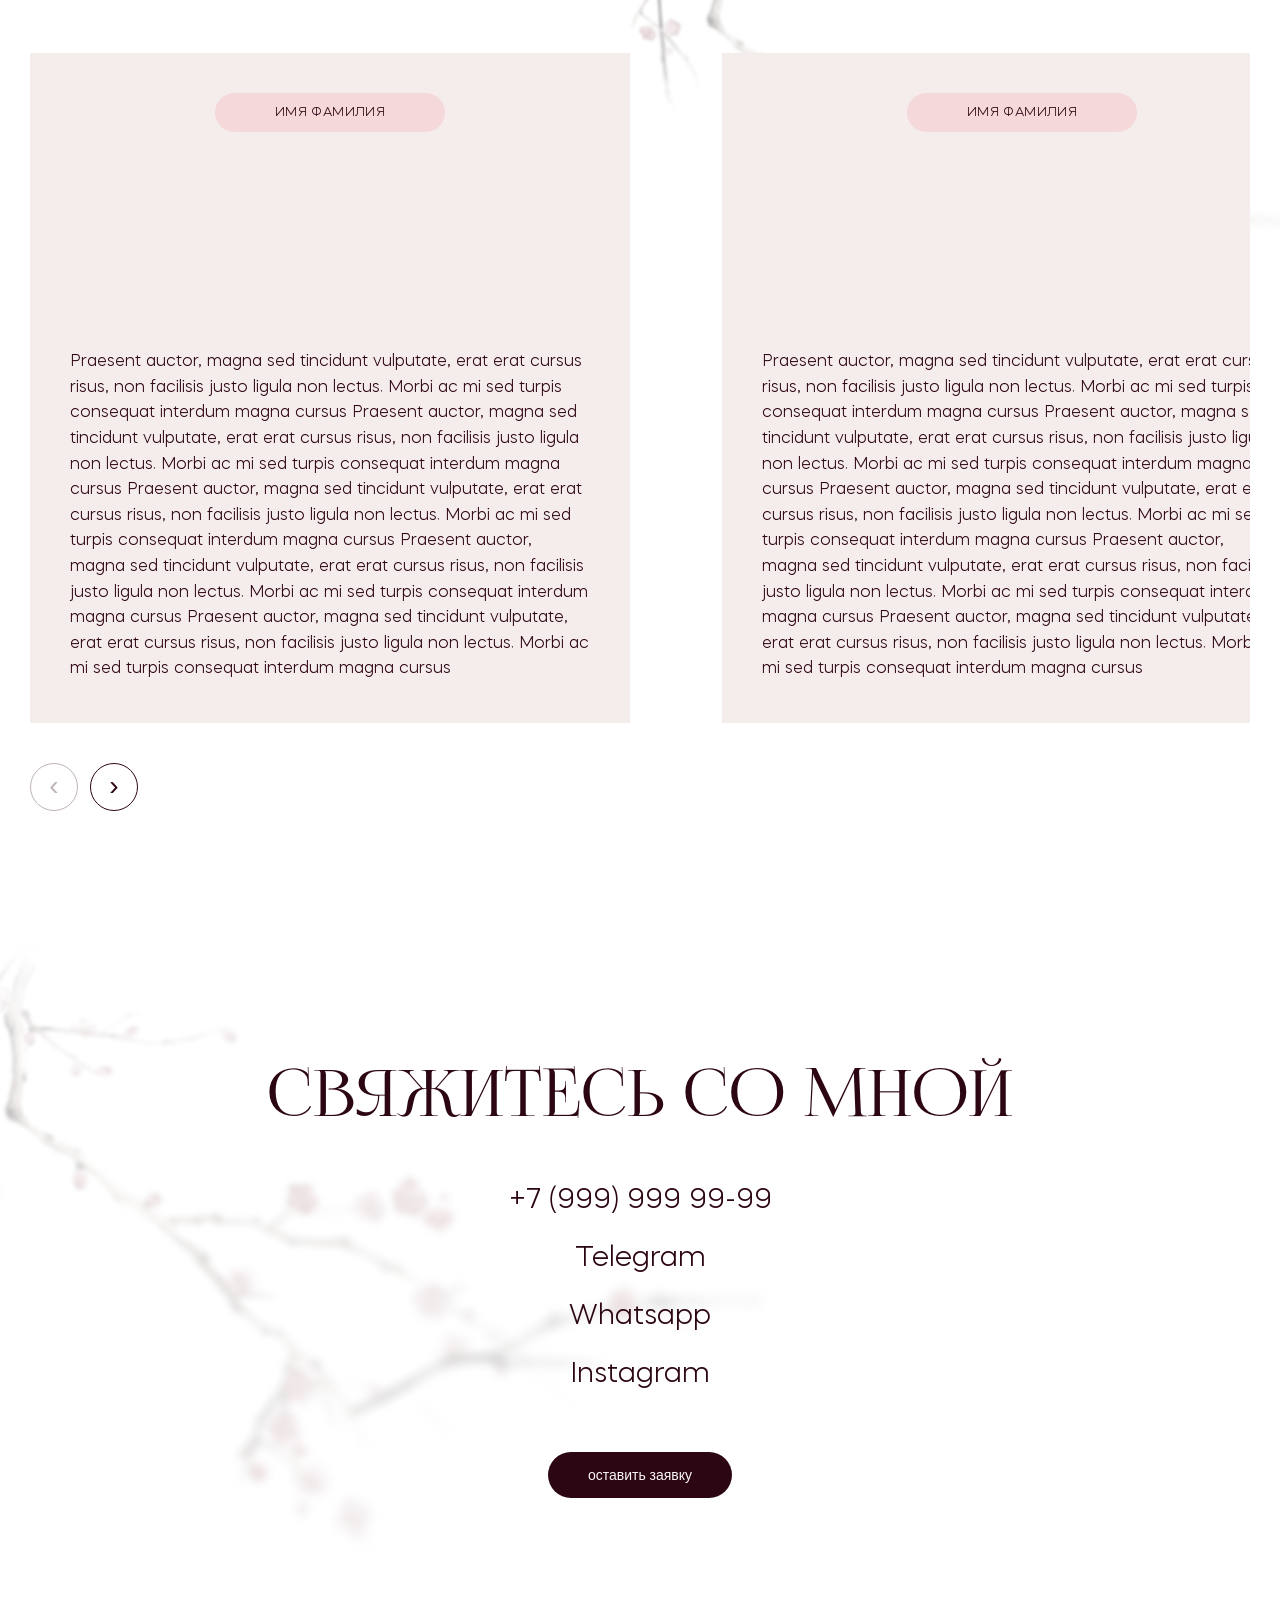
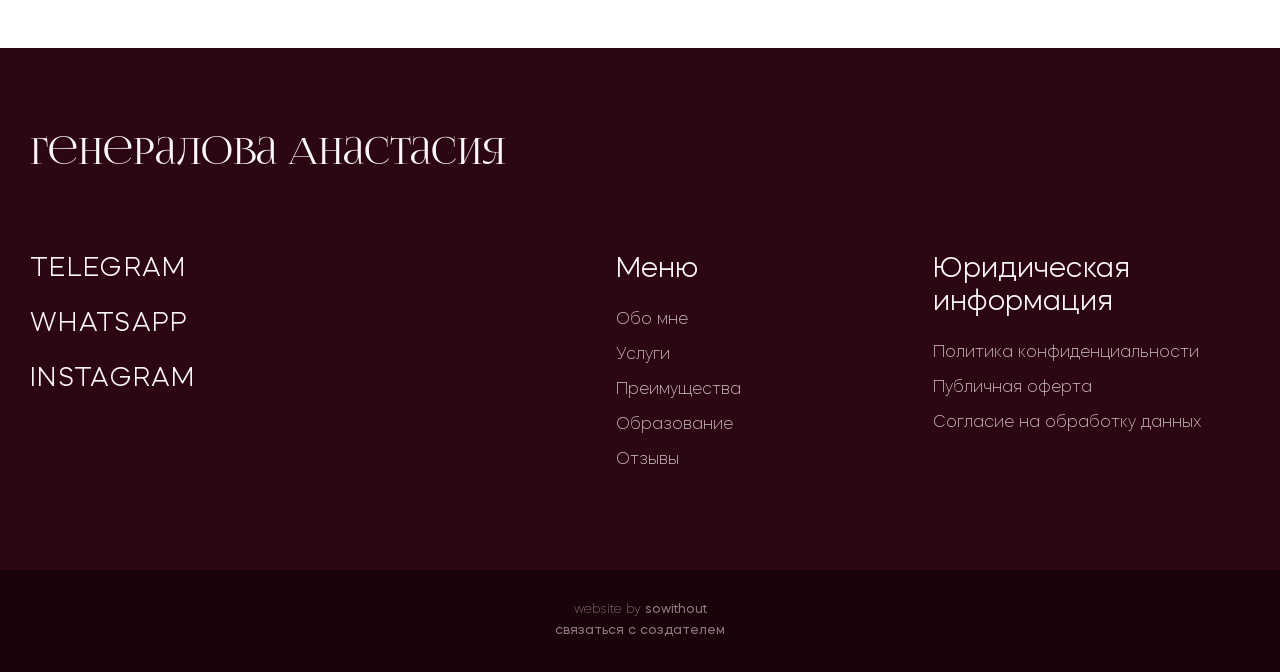
==== commit 397e8b9e: "refactor: Consolidate assets into new directories, replace old fonts with MazzardH and Lighthaus, an" ====
--- a/index.html
+++ b/index.html
@@ -1,1058 +1,501 @@
-<!DOCTYPE html>
+<!doctype html>
 <html lang="en">
   <head>
     <meta charset="UTF-8" />
     <meta name="viewport" content="width=device-width, initial-scale=1.0" />
-    <title>Оксана Калинина | Психолог</title>
-    <link rel="stylesheet" href="style.css" />
-    <link
-      rel="stylesheet"
-      href="https://cdn.jsdelivr.net/npm/swiper@11/swiper-bundle.min.css"
-    />
+    <title>Генералова Анастасия | Психолог</title>
+    <link rel="stylesheet" href="styles/style.css" />
+    <script src="scripts/script.js"></script>
   </head>
   <body>
-    <header class="header">
-      <nav class="nav header__nav">
-        <div class="container header__container">
-          <a href="#" class="logo header__logo">
-            <img src="images/logo.svg" alt="logo" class="logo__img" />
-          </a>
-
-          <button class="burger" id="burger">
-            <span class="burger__line"></span>
-            <span class="burger__line"></span>
-            <span class="burger__line"></span>
+    <header>
+      <div class="container">
+        <ul class="header-wrapper">
+          <li>
+            <span class="header-logo"
+              ><span>генералова анастасия</span> <span>|</span
+              ><span>психолог</span></span
+            >
+          </li>
+          <li class="header-nav-list">
+            <nav>
+              <ul class="header-nav" id="headerNav">
+                <li><a href="#about">обо мне</a></li>
+                <li><a href="#services">услуги</a></li>
+                <li><a href="#advantages">преимущества</a></li>
+                <li><a href="#education">образование</a></li>
+                <li><a href="#reviews">отзывы</a></li>
+                <li class="mobile-only"><button class="button header-cta-btn">связаться со мной</button></li>
+              </ul>
+            </nav>
+          </li>
+          <li class="desktop-only"><button class="button header-cta-btn">связаться со мной</button></li>
+          <button class="header-burger" aria-label="Открыть меню">
+            <span></span>
+            <span></span>
+            <span></span>
           </button>
-
-          <ul class="menu header__menu" id="menu">
-            <li class="menu__item">
-              <a href="#" class="menu__link">пункт меню</a>
-            </li>
-            <li class="menu__item">
-              <a href="#" class="menu__link">пункт меню</a>
-            </li>
-            <li class="menu__item">
-              <a href="#" class="menu__link">пункт меню</a>
-            </li>
-            <li class="menu__item">
-              <a href="#" class="menu__link">пункт меню</a>
-            </li>
-            <li class="menu__item">
-              <a href="#" class="menu__link">пункт меню</a>
-            </li>
+        </ul>
+      </div>
+    </header>
+    <main>
+      <section class="hero">
+        <img src="assets/images/ветка.png" alt="" class="hero-branch" />
+        <div class="container">
+          <h1>Генералова Анастасия</h1>
+          <div class="hero-content">
+            <p>
+              Психолог с высшим профессиональным образованием. Специализируюсь
+              на вопросах самооценки и уверенности, взаимоотношении мужчины и
+              женщины на всех этапах, прохождении кризисов и горя. В своей
+              практической работе использую когнитивно-поведенческую терапию,
+              эриксоновский гипноз, системная терапия.
+            </p>
+            <button class="button">связаться со мной</button>
+          </div>
+        </div>
+      </section>
+      <section class="about" id="about">
+        <div class="container">
+          <div class="about-wrapper">
+            <div>
+              <h2>обо мне</h2>
+              <p class="text">
+                Lorem ipsum dolor sit amet, consectetur adipiscing elit. Sed non
+                purus vel nibh lacinia fermentum. Integer euismod, nisl vel
+                convallis facilisis, sapien justo ultricies sapien, nec
+                ultricies nulla urna eget nunc. Vivamus at tincidunt sapien.
+                Donec nec risus ut libero posuere gravida. Curabitur feugiat,
+                mauris at suscipit varius, urna sapien tincidunt lorem, vel
+                viverra turpis orci nec velit. Suspendisse potenti. Nulla
+                facilisi. Aenean eget sem at velit faucibus malesuada.
+                <br /><br />
+                Praesent auctor, magna sed tincidunt vulputate, erat erat cursus
+                risus, non facilisis justo ligula non lectus. Morbi ac mi sed
+                turpis consequat interdum. Phasellus a arcu ac elit faucibus
+                pellentesque. Vestibulum ante ipsum primis in faucibus orci
+                luctus et ultrices posuere cubilia curae; Fusce vel nisl id
+                sapien bibendum tincidunt. Integer id lorem at augue tincidunt
+                suscipit. Nunc eget nulla at sapien malesuada feugiat.
+              </p>
+              <div class="about-stats">
+                <div class="about-stat">
+                  <span class="about-stat-number">10</span>
+                  <span class="about-stat-text">лет опыта</span>
+                </div>
+                <div class="about-stat">
+                  <span class="about-stat-number">&gt;500</span>
+                  <span class="about-stat-text">довольных<br />клиентов</span>
+                </div>
+              </div>
+            </div>
+            <div class="about-image-wrapper">
+              <img src="assets/images/ветка.png" alt="" class="about-branch" />
+              <img src="assets/images/обо мне.png" alt="" class="about-photo" />
+            </div>
+          </div>
+        </div>
+      </section>
+      <section class="services" id="services">
+        <div class="container">
+          <div class="services-wrapper">
+            <div class="services-images">
+              <img
+                src="assets/images/services1.png"
+                alt=""
+                class="services-img-1"
+              />
+              <img
+                src="assets/images/services2.png"
+                alt=""
+                class="services-img-2"
+              />
+            </div>
+            <div class="services-content">
+              <h2>С ЧЕМ Я ПОМОГАЮ</h2>
+              <ul class="services-list">
+                <li class="services-item">
+                  <div class="services-item-header">
+                    <span class="services-item-num">01</span>
+                    <span class="services-item-text"
+                      >Проблемы самооценки и уверенности</span
+                    >
+                    <span class="services-item-icon">+</span>
+                  </div>
+                </li>
+                <li class="services-item">
+                  <div class="services-item-header">
+                    <span class="services-item-num">02</span>
+                    <span class="services-item-text"
+                      >Проблемы самореализации и денег</span
+                    >
+                    <span class="services-item-icon">+</span>
+                  </div>
+                </li>
+                <li class="services-item">
+                  <div class="services-item-header">
+                    <span class="services-item-num">03</span>
+                    <span class="services-item-text"
+                      >Взаимоотношения мужчины и женщины на всех этапах</span
+                    >
+                    <span class="services-item-icon">+</span>
+                  </div>
+                </li>
+                <li class="services-item">
+                  <div class="services-item-header">
+                    <span class="services-item-num">04</span>
+                    <span class="services-item-text"
+                      >Личностные кризисы, прохождение этапов горевания</span
+                    >
+                    <span class="services-item-icon">+</span>
+                  </div>
+                </li>
+                <li class="services-item">
+                  <div class="services-item-header">
+                    <span class="services-item-num">05</span>
+                    <span class="services-item-text"
+                      >Формирование внутренней опоры, абьюзивные отношения</span
+                    >
+                    <span class="services-item-icon">+</span>
+                  </div>
+                </li>
+                <li class="services-item">
+                  <div class="services-item-header">
+                    <span class="services-item-num">06</span>
+                    <span class="services-item-text">Тревожность</span>
+                    <span class="services-item-icon">+</span>
+                  </div>
+                </li>
+              </ul>
+              <div class="services-buttons">
+                <button class="button services-btn-primary">
+                  оставить заявку
+                </button>
+                <button class="button services-btn-secondary">
+                  читать отзывы
+                </button>
+              </div>
+            </div>
+          </div>
+        </div>
+      </section>
+      <section class="services-cards-section" id="services-list">
+        <img
+          src="assets/images/ветка.png"
+          alt=""
+          class="services-cards-branch"
+        />
+        <div class="container">
+          <h2 class="services-cards-title">УСЛУГИ</h2>
+          <div class="services-slider-viewport">
+            <div class="services-slider" id="servicesSlider">
+              <div class="service-card">
+                <span class="service-card-badge">Индивидуальная терапия</span>
+                <p class="service-card-desc">
+                  Praesent auctor, magna sed tincidunt vulputate, erat erat
+                  cursus risus, non facilisis justo ligula non lectus. Morbi ac
+                  mi sed turpis consequat interdum magna cursus
+                </p>
+                <div class="service-card-details">
+                  <div class="service-card-row">
+                    <span class="service-card-label">Работа:</span>
+                    <span class="service-card-value">индивидуальная</span>
+                  </div>
+                  <div class="service-card-row">
+                    <span class="service-card-label">Длительность:</span>
+                    <span class="service-card-value">1 месяц</span>
+                  </div>
+                  <div class="service-card-row">
+                    <span class="service-card-label">Стоимость:</span>
+                    <span class="service-card-value service-card-price"
+                      >10 000 р.</span
+                    >
+                  </div>
+                </div>
+                <button class="service-card-btn">подробнее</button>
+              </div>
+              <div class="service-card">
+                <span class="service-card-badge">Групповая терапия</span>
+                <p class="service-card-desc">
+                  Praesent auctor, magna sed tincidunt vulputate, erat erat
+                  cursus risus, non facilisis justo ligula non lectus. Morbi ac
+                  mi sed turpis consequat interdum magna cursus
+                </p>
+                <div class="service-card-details">
+                  <div class="service-card-row">
+                    <span class="service-card-label">Работа:</span>
+                    <span class="service-card-value">групповая</span>
+                  </div>
+                  <div class="service-card-row">
+                    <span class="service-card-label">Длительность:</span>
+                    <span class="service-card-value">2 месяца</span>
+                  </div>
+                  <div class="service-card-row">
+                    <span class="service-card-label">Стоимость:</span>
+                    <span class="service-card-value service-card-price"
+                      >7 000 р.</span
+                    >
+                  </div>
+                </div>
+                <button class="service-card-btn">подробнее</button>
+              </div>
+              <div class="service-card">
+                <span class="service-card-badge">Онлайн консультация</span>
+                <p class="service-card-desc">
+                  Praesent auctor, magna sed tincidunt vulputate, erat erat
+                  cursus risus, non facilisis justo ligula non lectus. Morbi ac
+                  mi sed turpis consequat interdum magna cursus
+                </p>
+                <div class="service-card-details">
+                  <div class="service-card-row">
+                    <span class="service-card-label">Работа:</span>
+                    <span class="service-card-value">индивидуальная</span>
+                  </div>
+                  <div class="service-card-row">
+                    <span class="service-card-label">Длительность:</span>
+                    <span class="service-card-value">1 сессия</span>
+                  </div>
+                  <div class="service-card-row">
+                    <span class="service-card-label">Стоимость:</span>
+                    <span class="service-card-value service-card-price"
+                      >5 000 р.</span
+                    >
+                  </div>
+                </div>
+                <button class="service-card-btn">подробнее</button>
+              </div>
+              <div class="service-card">
+                <span class="service-card-badge">Семейная терапия</span>
+                <p class="service-card-desc">
+                  Praesent auctor, magna sed tincidunt vulputate, erat erat
+                  cursus risus, non facilisis justo ligula non lectus. Morbi ac
+                  mi sed turpis consequat interdum magna cursus
+                </p>
+                <div class="service-card-details">
+                  <div class="service-card-row">
+                    <span class="service-card-label">Работа:</span>
+                    <span class="service-card-value">парная</span>
+                  </div>
+                  <div class="service-card-row">
+                    <span class="service-card-label">Длительность:</span>
+                    <span class="service-card-value">3 месяца</span>
+                  </div>
+                  <div class="service-card-row">
+                    <span class="service-card-label">Стоимость:</span>
+                    <span class="service-card-value service-card-price"
+                      >12 000 р.</span
+                    >
+                  </div>
+                </div>
+                <button class="service-card-btn">подробнее</button>
+              </div>
+              <div class="service-card">
+                <span class="service-card-badge">Эриксоновский гипноз</span>
+                <p class="service-card-desc">
+                  Praesent auctor, magna sed tincidunt vulputate, erat erat
+                  cursus risus, non facilisis justo ligula non lectus. Morbi ac
+                  mi sed turpis consequat interdum magna cursus
+                </p>
+                <div class="service-card-details">
+                  <div class="service-card-row">
+                    <span class="service-card-label">Работа:</span>
+                    <span class="service-card-value">индивидуальная</span>
+                  </div>
+                  <div class="service-card-row">
+                    <span class="service-card-label">Длительность:</span>
+                    <span class="service-card-value">1 сессия</span>
+                  </div>
+                  <div class="service-card-row">
+                    <span class="service-card-label">Стоимость:</span>
+                    <span class="service-card-value service-card-price"
+                      >8 000 р.</span
+                    >
+                  </div>
+                </div>
+                <button class="service-card-btn">подробнее</button>
+              </div>
+            </div>
+          </div>
+          <div class="services-slider-controls">
+            <button
+              class="slider-arrow"
+              id="sliderPrev"
+              aria-label="Предыдущий"
+            >
+              &#8249;
+            </button>
+            <button class="slider-arrow" id="sliderNext" aria-label="Следующий">
+              &#8250;
+            </button>
+          </div>
+        </div>
+      </section>
+      <section class="advantages" id="advantages">
+        <img src="assets/images/ветка.png" alt="" class="advantages-branch" />
+        <div class="container">
+          <h2 class="advantages-title">ПОЧЕМУ МЕНЯ ВЫБИРАЮТ</h2>
+          <div class="advantages-grid">
+            <div class="advantages-card advantages-card--pink">
+              <span class="advantages-badge">преимущество</span>
+              <p class="advantages-text">
+                Praesent auctor, magna sed tincidunt vulputate, erat erat cursus
+                risus, non facilisis justo ligula non lectus. Morbi ac mi sed
+                turpis consequat interdum. Phasellus a arcu ac elit
+              </p>
+            </div>
+            <div class="advantages-card advantages-card--beige">
+              <span class="advantages-badge">преимущество</span>
+              <p class="advantages-text">
+                Praesent auctor, magna sed tincidunt vulputate, erat erat cursus
+                risus, non facilisis justo ligula non lectus. Morbi ac mi sed
+                turpis consequat interdum. Phasellus a arcu ac elit
+              </p>
+            </div>
+            <div class="advantages-card advantages-card--beige">
+              <span class="advantages-badge">преимущество</span>
+              <p class="advantages-text">
+                Praesent auctor, magna sed tincidunt vulputate, erat erat cursus
+                risus, non facilisis justo ligula non lectus. Morbi ac mi sed
+                turpis consequat interdum. Phasellus a arcu ac elit
+              </p>
+            </div>
+            <div class="advantages-card advantages-card--pink">
+              <span class="advantages-badge">преимущество</span>
+              <p class="advantages-text">
+                Praesent auctor, magna sed tincidunt vulputate, erat erat cursus
+                risus, non facilisis justo ligula non lectus. Morbi ac mi sed
+                turpis consequat interdum. Phasellus a arcu ac elit
+              </p>
+            </div>
+          </div>
+          <div class="advantages-buttons">
+            <button class="button advantages-btn-primary">
+              оставить заявку
+            </button>
+            <button class="button advantages-btn-secondary">
+              читать отзывы
+            </button>
+          </div>
+        </div>
+      </section>
+      <section class="education" id="education">
+        <div class="container">
+          <img
+            src="assets/images/образование.png"
+            alt="Образование"
+            class="education-bg"
+          />
+          <div class="education-overlay">
+            <h2>мое образование</h2>
+            <div class="education-cards">
+              <div class="education-card">
+                <span class="education-badge">ВУЗ</span>
+                <p class="education-card-text">
+                  Praesent auctor, magna sed tincidunt vulputate, erat erat
+                  cursus risus, non facilisis justo ligula non lectus. Morbi ac
+                  mi sed turpis consequat interdum. Phasellus a arcu ac elit
+                </p>
+              </div>
+              <div class="education-card">
+                <span class="education-badge">ВУЗ</span>
+                <p class="education-card-text">
+                  Praesent auctor, magna sed tincidunt vulputate, erat erat
+                  cursus risus, non facilisis justo ligula non lectus. Morbi ac
+                  mi sed turpis consequat interdum. Phasellus a arcu ac elit
+                </p>
+              </div>
+            </div>
+            <p class="education-desc">
+              Praesent auctor, magna sed tincidunt vulputate, erat erat cursus
+              risus, non facilisis justo ligula non lectus. Morbi ac mi sed
+              turpis consequat interdum. Phasellus a arcu ac elit
+            </p>
+            <button class="button education-btn">оставить заявку</button>
+          </div>
+        </div>
+      </section>
+      <section class="reviews" id="reviews">
+        <img src="assets/images/ветка.png" alt="" class="reviews-branch" />
+        <div class="container">
+          <h2 class="reviews-title">ОТЗЫВЫ</h2>
+          <div class="reviews-slider-viewport">
+            <div class="reviews-slider" id="reviewsSlider">
+              <div class="review-card">
+                <span class="review-badge">имя фамилия</span>
+                <p class="review-text">
+                  Praesent auctor, magna sed tincidunt vulputate, erat erat cursus risus, non facilisis justo ligula non lectus. Morbi ac mi sed turpis consequat interdum magna cursus Praesent auctor, magna sed tincidunt vulputate, erat erat cursus risus, non facilisis justo ligula non lectus. Morbi ac mi sed turpis consequat interdum magna cursus Praesent auctor, magna sed tincidunt vulputate, erat erat cursus risus, non facilisis justo ligula non lectus. Morbi ac mi sed turpis consequat interdum magna cursus Praesent auctor, magna sed tincidunt vulputate, erat erat cursus risus, non facilisis justo ligula non lectus. Morbi ac mi sed turpis consequat interdum magna cursus Praesent auctor, magna sed tincidunt vulputate, erat erat cursus risus, non facilisis justo ligula non lectus. Morbi ac mi sed turpis consequat interdum magna cursus
+                </p>
+              </div>
+              <div class="review-card">
+                <span class="review-badge">имя фамилия</span>
+                <p class="review-text">
+                  Praesent auctor, magna sed tincidunt vulputate, erat erat cursus risus, non facilisis justo ligula non lectus. Morbi ac mi sed turpis consequat interdum magna cursus Praesent auctor, magna sed tincidunt vulputate, erat erat cursus risus, non facilisis justo ligula non lectus. Morbi ac mi sed turpis consequat interdum magna cursus Praesent auctor, magna sed tincidunt vulputate, erat erat cursus risus, non facilisis justo ligula non lectus. Morbi ac mi sed turpis consequat interdum magna cursus Praesent auctor, magna sed tincidunt vulputate, erat erat cursus risus, non facilisis justo ligula non lectus. Morbi ac mi sed turpis consequat interdum magna cursus Praesent auctor, magna sed tincidunt vulputate, erat erat cursus risus, non facilisis justo ligula non lectus. Morbi ac mi sed turpis consequat interdum magna cursus
+                </p>
+              </div>
+              <div class="review-card">
+                <span class="review-badge">имя фамилия</span>
+                <p class="review-text">
+                  Praesent auctor, magna sed tincidunt vulputate, erat erat cursus risus, non facilisis justo ligula non lectus. Morbi ac mi sed turpis consequat interdum magna cursus Praesent auctor, magna sed tincidunt vulputate, erat erat cursus risus, non facilisis justo ligula non lectus. Morbi ac mi sed turpis consequat interdum magna cursus Praesent auctor, magna sed tincidunt vulputate, erat erat cursus risus, non facilisis justo ligula non lectus. Morbi ac mi sed turpis consequat interdum magna cursus Praesent auctor, magna sed tincidunt vulputate, erat erat cursus risus, non facilisis justo ligula non lectus. Morbi ac mi sed turpis consequat interdum magna cursus Praesent auctor, magna sed tincidunt vulputate, erat erat cursus risus, non facilisis justo ligula non lectus. Morbi ac mi sed turpis consequat interdum magna cursus
+                </p>
+              </div>
+            </div>
+          </div>
+          <div class="reviews-slider-controls">
+            <button class="slider-arrow" id="reviewsPrev" aria-label="Предыдущий">&#8249;</button>
+            <button class="slider-arrow" id="reviewsNext" aria-label="Следующий">&#8250;</button>
+          </div>
+        </div>
+      </section>
+      <section class="contact" id="contact">
+        <img src="assets/images/ветка.png" alt="" class="contact-branch" />
+        <div class="container">
+          <h2>СВЯЖИТЕСЬ СО МНОЙ</h2>
+          <ul class="contact-list">
+            <li><a href="tel:+79999999999">+7 (999) 999 99-99</a></li>
+            <li><a href="https://t.me/generalova_psy" target="_blank">Telegram</a></li>
+            <li><a href="https://wa.me/79999999999" target="_blank">Whatsapp</a></li>
+            <li><a href="https://instagram.com/generalova_psy" target="_blank">Instagram</a></li>
           </ul>
-          <a href="#" class="button header__button">
-            <span class="button_plus"><img src="images/plus.svg" /></span>
-            <span>Связаться со мной</span>
-          </a>
-        </div>
-      </nav>
-    </header>
-    <section class="hero">
-      <div class="container hero__container">
-        <div class="hero__left">
-          <div class="hero__eyebrow">ОКСАНА КАЛИНИНА • МАГИСТР ПСИХОЛОГИИ</div>
-          <h1 class="hero__title">
-            Путь к здоровым отношениям с собой и партнером
-          </h1>
-          <p class="hero__subtitle">
-            Специализируюсь на работе с личными границами и самооценкой.
-            <br />Состою в Ассоциациях КПП и EMDR. <br />Использую научно
-            доказанные методы.
-          </p>
-          <a href="#" class="button hero__cta">
-            <span>Связаться со мной</span>
-          </a>
+          <button class="button contact-btn">оставить заявку</button>
+        </div>
+      </section>
+    </main>
+    <footer class="footer">
+      <div class="footer-top">
+        <div class="container">
+          <a href="#" class="footer-logo">генералова Анастасия</a>
+          <div class="footer-grid">
+            <div class="footer-col">
+              <a href="https://t.me/generalova_psy" target="_blank" class="footer-social-link">TELEGRAM</a>
+              <a href="https://wa.me/79999999999" target="_blank" class="footer-social-link">WHATSAPP</a>
+              <a href="https://instagram.com/generalova_psy" target="_blank" class="footer-social-link">INSTAGRAM</a>
+            </div>
+            <div class="footer-col">
+              <h3 class="footer-col-title">Меню</h3>
+              <ul class="footer-nav">
+                <li><a href="#about">Обо мне</a></li>
+                <li><a href="#services">Услуги</a></li>
+                <li><a href="#advantages">Преимущества</a></li>
+                <li><a href="#education">Образование</a></li>
+                <li><a href="#reviews">Отзывы</a></li>
+              </ul>
+            </div>
+            <div class="footer-col">
+              <h3 class="footer-col-title">Юридическая информация</h3>
+              <ul class="footer-nav">
+                <li><a href="#">Политика конфиденциальности</a></li>
+                <li><a href="#">Публичная оферта</a></li>
+                <li><a href="#">Согласие на обработку данных</a></li>
+              </ul>
+            </div>
+          </div>
         </div>
       </div>
-    </section>
-    <section class="about">
-      <div class="container">
-        <div class="section-eyebrow">
-          <h3 class="section-name">обо мне</h3>
-        </div>
-        <div class="flex gap-80">
-          <div class="half">
-            <img src="images/about.jpeg" alt="" class="about-img" />
-          </div>
-          <div class="half">
-            <div class="heading-container">
-              <h2 class="h2">Меня зовут <br />Оксана Калинина</h2>
-              <p class="body">
-                Я магистр психологии, состою в Ассоциациях КПП и EMDR.
-                Специализируюсь на работе с личными границами и самооценкой для
-                построения здоровых отношений с собой и партнером. В своей
-                работе я использую научно доказанные методы КПТ и EMDR.
-                Убедилась на собственном опыте: терапия — это самый короткий
-                путь к изменениям. Она экономит годы, которые можно потратить на
-                счастливую жизнь. <br />
-                <br />Моя цель — не ваша зависимость от терапии, а ваша свобода.
-                Вы получите практичные инструменты для самостоятельного решения
-                проблем — навык, который останется с вами навсегда.
-              </p>
-            </div>
-            <div class="divider"></div>
-            <div class="about__cards flex">
-              <div class="about__card">
-                <div class="about__heading-container flex">
-                  <h4 class="about__card-heading body">
-                    <b class="bold">КПТ</b>
-                  </h4>
-                  <button class="about__extra-button" data-popup="cbt">
-                    <span class="button_plus"
-                      ><img src="images/plus.svg"
-                    /></span>
-                    <div class="flex about__extra-button-text-container">
-                      <span class="body">Узнать больше...</span>
-                    </div>
-                  </button>
-                </div>
-                <h4 class="about__card-text body">
-                  Когнитивно-поведенческая терапия
-                </h4>
-              </div>
-              <div class="about__card">
-                <div class="about__heading-container flex">
-                  <h4 class="about__card-heading body">
-                    <b class="bold"> EMDR </b>
-                  </h4>
-                  <button class="about__extra-button" data-popup="emdr">
-                    <span class="button_plus"
-                      ><img src="images/plus.svg"
-                    /></span>
-                    <div class="flex about__extra-button-text-container">
-                      <span class="body">Узнать больше...</span>
-                    </div>
-                  </button>
-                </div>
-                <h4 class="about__card-text body">
-                  Десенсибилизация и переработка движением глаз
-                </h4>
-              </div>
-            </div>
-          </div>
-        </div>
-
-        <!-- Видео секция -->
-        <div class="about-video-section">
-          <h3 class="about-video-title">Посмотрите видео обо мне</h3>
-          <div class="about-video-container">
-            <video controls preload="metadata" class="about-video">
-              <source src="videos/about.mp4" type="video/mp4" />
-              Ваш браузер не поддерживает видео.
-            </video>
-          </div>
+      <div class="footer-bottom">
+        <div class="container">
+          <p>website by <a href="https://sowithout.ru" target="_blank">sowithout</a><br /><a href="https://t.me/sowithout" target="_blank">связаться с создателем</a></p>
         </div>
       </div>
-    </section>
-    <section class="services">
-      <div class="container">
-        <div class="section-eyebrow">
-          <h3 class="section-name">услуги</h3>
-        </div>
-
-        <div class="heading-container flex">
-          <div class="half">
-            <h2 class="h2">С какими темами я работаю</h2>
-          </div>
-          <div class="half">
-            <p class="heading-description mw-585">
-              Специализируюсь на работе с личными границами и самооценкой для
-              построения здоровых отношений.
-            </p>
-          </div>
-        </div>
-
-        <div class="services-grid">
-          <div class="service-card">
-            <h4 class="service-card-heading">Самооценка</h4>
-            <p class="service-card-text body">
-              Помогаю справиться с: <br />
-              – Самокритикой и ощущением «со мной что-то не так»<br />
-              – Неуверенностью в своих силах и постоянными сомнениями<br />
-              – Страхом ошибки, неудачи и прокрастинацией<br />
-              – Болезненной зависимостью от чужого мнения и страхом осуждения<br />
-              – Трудностями в отстаивании личных границ и неумением говорить
-              «нет»<br />
-              – Низкой самооценкой и страхом быть отвергнутым в отношениях
-            </p>
-            <img src="images/sc1.jpg" alt="" class="service-card-imgae" />
-          </div>
-          <div class="service-card">
-            <h4 class="service-card-heading">Эмоции и чувства</h4>
-            <p class="service-card-text body">
-              Помогаю управлять эмоциональным состоянием: <br />
-              – Распознавать и понимать свои истинные чувства и потребности
-              <br />
-              – Экологично выражать гнев, обиду и раздражение <br />
-              – Снижать интенсивность и продолжительность тревожных <br />
-              – Прорабатывать хронические чувства вины и стыда <br />
-              – Возвращать способность переживать радость и чувство
-              удовлетворения
-            </p>
-            <img src="images/sc2.png" alt="" class="service-card-imgae" />
-          </div>
-          <div class="service-card">
-            <h4 class="service-card-heading">Отношения и коммуникация</h4>
-            <p class="service-card-text body">
-              Помогаю выстроить здоровые отношения: <br />
-              – Преодолевать кризисы (измены, ревность, обиды, расставания)<br />
-              – Справляться с эмоциональной зависимостью и созависимостью<br />
-              – Разрывать круг повторяющихся сценариев<br />
-              – Восстанавливать доверие и эмоциональную близость<br />
-              – Налаживать конструктивное общение и разрешать конфликты
-            </p>
-            <img src="images/sc3.png" alt="" class="service-card-imgae" />
-          </div>
-        </div>
-        <a href="#" class="button service-button">
-          <span>Связаться со мной</span>
-        </a>
-      </div>
-    </section>
-    <section class="process">
-      <div class="container">
-        <div class="section-eyebrow"></div>
-
-        <div class="heading-container">
-          <h2 class="h2">Как проходит наша работа</h2>
-          <p class="heading-description mw-585">
-            Пошаговый процесс, который поможет вам достичь желаемых изменений в
-            жизни.
-          </p>
-        </div>
-
-        <div class="timeline">
-          <div class="timeline-item">
-            <div class="timeline-number">1</div>
-            <div class="timeline-content">
-              <h4 class="timeline-title">
-                Первая встреча — создаем доверие и понимание
-              </h4>
-              <p class="timeline-description body">
-                Я внимательно выслушаю вашу историю, не осуждая и не давая
-                поспешных советов. Мы определим, что именно вас беспокоит, и я
-                объясню, как мы можем это решить. Вы сами почувствуете, подходит
-                ли вам мой стиль работы.
-              </p>
-            </div>
-          </div>
-
-          <div class="timeline-item">
-            <div class="timeline-number">2</div>
-            <div class="timeline-content">
-              <h4 class="timeline-title">
-                Диагностика — находим истинные причины
-              </h4>
-              <p class="timeline-description body">
-                Часто то, что кажется проблемой на поверхности, — лишь симптом.
-                Мы исследуем глубинные причины: детские травмы, ограничивающие
-                убеждения, неосознанные страхи. Как айсберг — видимая часть
-                мала, основная работа происходит с тем, что скрыто.
-              </p>
-            </div>
-          </div>
-
-          <div class="timeline-item">
-            <div class="timeline-number">3</div>
-            <div class="timeline-content">
-              <h4 class="timeline-title">
-                Работа с бессознательным — меняем программы изнутри
-              </h4>
-              <p class="timeline-description body">
-                Используя проверенные методы, мы "перепрограммируем" те
-                автоматические реакции, которые мешают вам жить. Это не просто
-                понимание проблемы умом — это реальные изменения на уровне
-                нервной системы.
-              </p>
-            </div>
-          </div>
-
-          <div class="timeline-item">
-            <div class="timeline-number">4</div>
-            <div class="timeline-content">
-              <h4 class="timeline-title">
-                Закрепление результата — новые навыки в реальной жизни
-              </h4>
-              <p class="timeline-description body">
-                Мы отрабатываем новые способы реагирования в безопасной
-                обстановке, а затем применяем их в жизни. Я даю конкретные
-                техники и упражнения, которые помогут вам закрепить изменения
-                навсегда.
-              </p>
-            </div>
-          </div>
-        </div>
-      </div>
-    </section>
-    <section class="result">
-      <div class="container">
-        <div class="section-eyebrow">
-          <h3 class="section-name">результат</h3>
-        </div>
-        <div class="heading-container">
-          <h2 class="h2">Что вы получите в результате</h2>
-          <p class="heading-description mw-585">
-            Конкретные изменения, которые произойдут в вашей жизни после работы
-            со мной.
-          </p>
-        </div>
-
-        <div class="results-grid">
-          <div class="result-card">
-            <div class="result-icon">✓</div>
-            <h4 class="result-title">Здоровые границы</h4>
-            <p class="result-description body">
-              Научитесь говорить "нет" без чувства вины, защищать свои интересы
-              и строить отношения на основе взаимного уважения.
-            </p>
-          </div>
-
-          <div class="result-card">
-            <div class="result-icon">✓</div>
-            <h4 class="result-title">Уверенность в себе</h4>
-            <p class="result-description body">
-              Избавитесь от самокритики, научитесь ценить свои достижения и
-              принимать себя такой, какая вы есть.
-            </p>
-          </div>
-
-          <div class="result-card">
-            <div class="result-icon">✓</div>
-            <h4 class="result-title">Эмоциональная стабильность</h4>
-            <p class="result-description body">
-              Научитесь управлять своими эмоциями, справляться со стрессом и
-              сохранять спокойствие в сложных ситуациях.
-            </p>
-          </div>
-
-          <div class="result-card">
-            <div class="result-icon">✓</div>
-            <h4 class="result-title">Гармоничные отношения</h4>
-            <p class="result-description body">
-              Построите здоровые отношения с партнером, семьей и друзьями,
-              основанные на доверии и открытом общении.
-            </p>
-          </div>
-        </div>
-      </div>
-    </section>
-    <section class="special">
-      <div class="container">
-        <div class="heading-container">
-          <h2 class="h2">Готовы начать свой путь к переменам?</h2>
-          <p class="heading-description mw-585">
-            "Это не мечта, а достижимая реальность. Ваша новая жизнь начинается
-            с одного решения — начать работу над собой
-            <b class="bold">уже сейчас</b>!"
-          </p>
-        </div>
-        <a href="#" class="button service-button">
-          <span>Записаться на консультацию</span>
-        </a>
-      </div>
-    </section>
-    <section class="price">
-      <div class="container">
-        <div class="section-eyebrow">
-          <h3 class="section-name">стоимость</h3>
-        </div>
-
-        <div class="heading-container">
-          <h2 class="h2">Прозрачные цены</h2>
-          <p class="heading-description mw-585">На все услуги</p>
-        </div>
-
-        <div class="price-content">
-          <div class="price-right">
-            <div class="price-list">
-              <div class="price-item">
-                <div class="price-item-content">
-                  <div class="price-item-text">
-                    <h4 class="price-item-title">
-                      Диагностическая консультация
-                    </h4>
-                    <p class="price-item-description">
-                      Знакомство и определение запроса
-                    </p>
-                  </div>
-                  <div class="price-item-info">
-                    <span class="price-location">Онлайн</span>
-                    <span class="price-amount">Бесплатно / 20 мин</span>
-                  </div>
-                </div>
-              </div>
-
-              <div class="price-divider"></div>
-
-              <div class="price-item">
-                <div class="price-item-content">
-                  <div class="price-item-text">
-                    <h4 class="price-item-title">
-                      Индивидуальная консультация
-                    </h4>
-                    <p class="price-item-description">
-                      Работа с мыслями, убеждениями, ошибками мышления
-                    </p>
-                  </div>
-                  <div class="price-item-info">
-                    <span class="price-location">Онлайн</span>
-                    <span class="price-amount">6 000 ₽ / 60 мин</span>
-                  </div>
-                </div>
-              </div>
-
-              <div class="price-divider"></div>
-
-              <div class="price-item">
-                <div class="price-item-content">
-                  <div class="price-item-text">
-                    <h4 class="price-item-title">Терапия EMDR</h4>
-                    <p class="price-item-description">
-                      Проработка травматичного опыта, воспоминаний
-                    </p>
-                  </div>
-                  <div class="price-item-info">
-                    <span class="price-location">Онлайн</span>
-                    <span class="price-amount">7 500 ₽ / 90 мин</span>
-                  </div>
-                </div>
-              </div>
-            </div>
-
-            <!-- Пакеты услуг -->
-            <div class="price-packages">
-              <h3 class="packages-title">Пакеты услуг</h3>
-
-              <div class="packages-list">
-                <div class="package-item">
-                  <div class="package-item-header">
-                    <h4 class="package-item-title">Пакет КПТ</h4>
-                    <span class="package-item-count">5 консультаций</span>
-                  </div>
-                  <div class="package-item-prices">
-                    <div class="package-price-total">25 000 ₽</div>
-                    <div class="package-price-per-hour">
-                      (5 000 ₽ за одну консультацию)
-                    </div>
-                  </div>
-                </div>
-
-                <div class="package-divider"></div>
-
-                <div class="package-item">
-                  <div class="package-item-header">
-                    <h4 class="package-item-title">Пакет КПТ</h4>
-                    <span class="package-item-count">10 консультаций</span>
-                  </div>
-                  <div class="package-item-prices">
-                    <div class="package-price-total">48 000 ₽</div>
-                    <div class="package-price-per-hour">
-                      (4 800 ₽ за одну консультацию)
-                    </div>
-                  </div>
-                </div>
-
-                <div class="package-divider"></div>
-
-                <div class="package-item package-emdr">
-                  <div class="package-item-header">
-                    <h4 class="package-item-title">Пакет EMDR</h4>
-                    <span class="package-item-count">5 консультаций</span>
-                  </div>
-                  <div class="package-item-prices">
-                    <div class="package-price-total">32 000 ₽</div>
-                    <div class="package-price-per-hour">
-                      (6 500 ₽ за одну консультацию)
-                    </div>
-                  </div>
-                </div>
-
-                <div class="package-divider"></div>
-
-                <div class="package-item package-emdr">
-                  <div class="package-item-header">
-                    <h4 class="package-item-title">Пакет EMDR</h4>
-                    <span class="package-item-count">10 консультаций</span>
-                  </div>
-                  <div class="package-item-prices">
-                    <div class="package-price-total">63 000 ₽</div>
-                    <div class="package-price-per-hour">
-                      (6 300 ₽ за одну консультацию)
-                    </div>
-                  </div>
-                </div>
-              </div>
-            </div>
-          </div>
-        </div>
-      </div>
-    </section>
-
-    <section class="reviews">
-      <div class="container">
-        <div class="section-eyebrow">
-          <h3 class="section-name">отзывы</h3>
-        </div>
-
-        <div class="heading-container">
-          <h2 class="h2">Что говорят клиенты</h2>
-          <p class="heading-description mw-585">
-            Реальные истории людей, которые изменили свою жизнь благодаря нашей
-            работе.
-          </p>
-        </div>
-
-        <div class="reviews-navigation">
-          <button class="reviews-btn reviews-btn-prev" id="reviews-prev">
-            <svg width="24" height="24" viewBox="0 0 24 24" fill="none">
-              <path
-                d="M15 18L9 12L15 6"
-                stroke="currentColor"
-                stroke-width="2"
-                stroke-linecap="round"
-                stroke-linejoin="round"
-              />
-            </svg>
-          </button>
-          <button class="reviews-btn reviews-btn-next" id="reviews-next">
-            <svg width="24" height="24" viewBox="0 0 24 24" fill="none">
-              <path
-                d="M9 18L15 12L9 6"
-                stroke="currentColor"
-                stroke-width="2"
-                stroke-linecap="round"
-                stroke-linejoin="round"
-              />
-            </svg>
-          </button>
-        </div>
-
-        <div class="swiper reviews-slider" id="reviews-slider">
-          <div class="swiper-wrapper">
-            <div class="swiper-slide">
-              <div class="review-card">
-                <p class="review-text">
-                  "На самом деле я не знала в какое русло уйдет наше общение, во
-                  время наших встреч открылось несколько важных вещей о которых
-                  я даже не задумывалась, что меня откровенно потрясло. Казалось
-                  бы все на поверхности, но не тут то было, это очень голубой
-                  процесс. Мне стало ясно ЧТО МНЕ МЕШАЕТ, осталось понять
-                  ПОЧЕМУ. И вот тут начинается самое интересное, это работа с
-                  собой и конечно же с Оксаной"
-                </p>
-              </div>
-            </div>
-            <div class="swiper-slide">
-              <div class="review-card">
-                <p class="review-text">
-                  "Оксана, спасибо тебе огромное. Я чуть ли не все 26 лет
-                  постоянно думала о том, как изменить себя, свою жизнь, начать
-                  с чистого листа, преобразиться. А надо было начинать с того,
-                  чтобы разобраться в себе и понять, кто я и чего хочу.
-                  <br /><br />
-                  Путь еще долгий, но первые результаты уже переплюнули все мои
-                  ожидания. <br /><br />
-                  Я счастлива, что попала именно к тебе - мне очень легко
-                  раскрываться тебе на сессиях, я без стеснения рассказываю о
-                  каких-то вещах, о которых даже близкой подруге бы рассказывала
-                  с зажимом, боясь быть неправильно понятой.
-                  <br /><br />Спасибо, что ведешь меня на этом пути!"
-                </p>
-              </div>
-            </div>
-            <div class="swiper-slide">
-              <div class="review-card">
-                <p class="review-text">
-                  "У меня такое окно в груди открылось! В плечах! <br />
-                  У меня столько места сейчас здесь!!!! Я просто СТОЛЬКИМ новым,
-                  своим, классным и вдохновляющим могу это пространство
-                  заполнить <br /><br />
-                  Я в шоке, у меня как будто третий глаз открылся <br />
-                  Новый путь<br />
-                  Новая жизнь<br /><br />
-                  Блин я просто в шоке<br /><br />
-                  Я тебе очень благодарна"
-                </p>
-              </div>
-            </div>
-            <div class="swiper-slide">
-              <div class="review-card">
-                <p class="review-text">
-                  "Добрый день! <br />Оксана, благодарю за консультацию, которая
-                  позволила мне ответить на многие вопросы и посмотреть на
-                  ситуацию с другой стороны. Чувство тревоги, которое охватывало
-                  меня в начале сессии, снизилось до минимальных значений и я
-                  обрела спокойствие, принятие ситуации и желание действовать.
-                  Спасибо за поддержку и понимание ситуации!"
-                </p>
-              </div>
-            </div>
-            <div class="swiper-slide">
-              <div class="review-card">
-                <p class="review-text">
-                  "Оксана, привет! <br />
-                  Хочу поделиться впечатлениями, после занятий с тобой
-                  <br />Выбрала твои консультации интуитивно и не прогадала! С
-                  тобой легко, полезно и позитивно! <br />
-                  Стереотип о занятиях с психологом, травмах, слезах - разрушен.
-                  С тобой я учусь познавать себя, ощущать, чувствовать и
-                  действовать. Наставник, спасибо за веру, силы и знания"
-                </p>
-              </div>
-            </div>
-            <div class="swiper-slide">
-              <div class="review-card">
-                <p class="review-text">
-                  "Оксана, хочу выразить огромную благодарность за наш первый
-                  сеанс-знакомство. После нашей беседы, я поняла над чем надо
-                  работать и куда двигаться дальше. И самое главное, я получила
-                  понимание и поддержку, что в моем случае таку нужно. Спасибо"
-                </p>
-              </div>
-            </div>
-            <div class="swiper-slide">
-              <div class="review-card">
-                <p class="review-text">
-                  "Оксана, добрый день. Спасибо за консультацию. Мне
-                  понравилось, что весь процесс у вас так четко выстроен, всё
-                  системно. Это позволяет эффективно и быстро разобрать
-                  волнующую ситуацию и найти путь решения. Мне нравится ваша
-                  доброжелательность, это позволяет лучше раскрыться и честно
-                  ответить на вопросы."
-                </p>
-              </div>
-            </div>
-            <div class="swiper-slide">
-              <div class="review-card">
-                <p class="review-text">
-                  "Оксана, хотела бы поблагодарить вас за проделанную работу! Вы
-                  мне очень помогли в принятии решений, просмотра волнующих меня
-                  ситуаций под разными углами, уменьшить тревогу в кризисный
-                  момент! В процессе работы вы уверенно направляли ход моих
-                  мыслей в заданном направлении, после сеанса я всегда находила
-                  себя в состоянии уверенности и найденных ориентиров."
-                </p>
-              </div>
-            </div>
-            <div class="swiper-slide">
-              <div class="review-card">
-                <p class="review-text">
-                  "Хороший специалист, умеешь расположить к себе, считаю это
-                  хорошее качество в данной сфере, для меня особенно. Было
-                  проведено пару встреч из которых я многое для себя поняла и
-                  открыла. И что главное, мне хочется продолжать работать над
-                  собой с тобой."
-                </p>
-              </div>
-            </div>
-            <div class="swiper-slide">
-              <div class="review-card">
-                <p class="review-text">
-                  "После сессий чувствую себя воодушевленной, готовой покорять
-                  весь мир. Так же общаясь на сессии смотришь на себя на свои
-                  качества и на свои действия с другой стороны, так как ты
-                  Оксана, помогаешь взглянуть на себя по другому. Лучше начинаю
-                  понимать и разбираться в себе, так же прислушиваться больше к
-                  себе самой. Эмоциональное состояние лучше. Благодарю тебя за
-                  твою работу со мной"
-                </p>
-              </div>
-            </div>
-            <div class="swiper-slide">
-              <div class="review-card">
-                <p class="review-text">
-                  "Оксана, добрый день! Скажу честно, наше занятие мне очень
-                  помогло, стало значительнее легче морально. Часто обращаюсь к
-                  слову-якорю в сложные моменты, сразу же горечь уходит . Эмоции
-                  от занятия только самые положительные ! Сразу начала
-                  налаживать свою жизнь, строить планы, «собралась» морально .
-                  Оксана-ты замечательный профессионал, занятие прошло в
-                  максимально комфортной и позитивной атмосфере Очень рада
-                  нашему знакомству и спасибо за ПОМОЩЬ !"
-                </p>
-              </div>
-            </div>
-          </div>
-          <div class="swiper-pagination reviews-dots" id="reviews-dots"></div>
-        </div>
-      </div>
-    </section>
-
-    <section class="videos">
-      <div class="container">
-        <div class="section-eyebrow">
-          <h3 class="section-name">видео</h3>
-        </div>
-
-        <div class="heading-container">
-          <h2 class="h2">Полезные материалы</h2>
-          <p class="heading-description mw-585">
-            Короткие видео с практическими советами и упражнениями для работы с
-            собой.
-          </p>
-        </div>
-
-        <div class="videos-grid">
-          <div class="video-item">
-            <div class="video-container">
-              <video controls preload="metadata">
-                <source src="videos/video3.mp4" type="video/mp4" />
-                Ваш браузер не поддерживает видео.
-              </video>
-            </div>
-            <h4 class="video-title">Из чего складываются отношения?</h4>
-            <p class="video-description">
-              Помогу определить тип ваших отношений – здоровые или созависимые,
-              и понять причины их формирования
-            </p>
-          </div>
-          <div class="video-item">
-            <div class="video-container">
-              <video controls preload="metadata">
-                <source src="videos/video2.mp4" type="video/mp4" />
-                <source src="videos/video2.mp4" type="video/mp4" />
-                Ваш браузер не поддерживает видео.
-              </video>
-            </div>
-            <h4 class="video-title">
-              Эмоции в отношениях. <br />
-              Для чего они нам нужны.
-            </h4>
-            <p class="video-description">
-              Рассказываю, для чего нужно понимать, что мы чувствуем, и как это
-              простое умение помогает улучшить все сферы жизни.
-            </p>
-          </div>
-
-          <div class="video-item">
-            <div class="video-container">
-              <video controls preload="metadata">
-                <source src="videos/video4.mp4" type="video/mp4" />
-                Ваш браузер не поддерживает видео.
-              </video>
-            </div>
-            <h4 class="video-title">О стыде и вине.</h4>
-            <p class="video-description">
-              Рассказываю откуда берутся эти чувства и что с этим делать.
-            </p>
-          </div>
-          <div class="video-item">
-            <div class="video-container">
-              <video controls preload="metadata">
-                <source src="videos/video1.mp4" type="video/mp4" />
-                <source src="videos/video1.webm" type="video/webm" />
-                Ваш браузер не поддерживает видео.
-              </video>
-            </div>
-            <h4 class="video-title">Как всегда выигрывать?</h4>
-            <p class="video-description">
-              Рассказываю о том, что такое ошибки на самом деле и как перестать
-              их бояться, чтобы увереннее достигать своих целей.
-            </p>
-          </div>
-        </div>
-      </div>
-    </section>
-
-    <section class="contact">
-      <div class="container">
-        <div class="section-eyebrow">
-          <h3 class="section-name">контакты</h3>
-        </div>
-
-        <div class="contact-content">
-          <div class="contact-left">
-            <h2 class="h2">Свяжитесь со мной</h2>
-
-            <div class="contact-info">
-              <div class="contact-item">
-                <h4 class="contact-item-title">Telegram</h4>
-                <p class="contact-item-value">
-                  <a href="https://t.me/Oksana_psy_kpt"
-                    ><u>@oksana_psy_kpt</u></a
-                  >
-                </p>
-                <p class="contact-item-description">
-                  Пн–Пт: 9:00–20:00, Сб: 10:00–16:00
-                </p>
-              </div>
-
-              <div class="contact-item">
-                <h4 class="contact-item-title">Email</h4>
-                <a href="mailto:oml1010@mail.ru" class="contact-item-value"
-                  >oml1010@mail.ru</a
-                >
-                <p class="contact-item-description">
-                  Отвечаю в течение 24 часов
-                </p>
-              </div>
-
-              <div class="contact-item">
-                <h4 class="contact-item-title">Онлайн-консультации</h4>
-                <p class="contact-item-value">Zoom</p>
-                <p class="contact-item-description">
-                  По всему миру на русском языке
-                </p>
-              </div>
-            </div>
-          </div>
-
-          <div class="contact-right">
-            <h3 class="form-title">Запись на консультацию</h3>
-            <form class="contact-form">
-              <div class="form-group">
-                <label for="name" class="form-label">Ваше имя</label>
-                <input
-                  type="text"
-                  id="name"
-                  name="name"
-                  class="form-input"
-                  required
-                />
-              </div>
-
-              <div class="form-group">
-                <label for="phone" class="form-label">Телефон</label>
-                <input
-                  type="tel"
-                  id="phone"
-                  name="phone"
-                  class="form-input"
-                  placeholder="+7 999 999 99 99"
-                  required
-                />
-              </div>
-
-              <div class="form-group">
-                <label for="message" class="form-label">Сообщение</label>
-                <textarea
-                  id="message"
-                  name="message"
-                  class="form-textarea"
-                  placeholder="Напишите кратко, с чем хотели бы поработать…"
-                  required
-                ></textarea>
-              </div>
-
-              <button type="submit" class="form-button">Отправить</button>
-
-              <p class="form-disclaimer">
-                Отправляя форму, вы соглашаетесь на обработку персональных
-                данных
-              </p>
-            </form>
-          </div>
-        </div>
-      </div>
-    </section>
-
-    <!-- Popups -->
-    <div class="popup-overlay" id="popup-overlay">
-      <div class="popup" id="popup">
-        <button class="popup-close" id="popup-close">
-          <span class="popup-close-line"></span>
-          <span class="popup-close-line"></span>
-        </button>
-        <div class="popup-content">
-          <h3 class="popup-title" id="popup-title"></h3>
-          <div class="popup-text" id="popup-text"></div>
-        </div>
-      </div>
-    </div>
-
-    <script>
-      // Burger menu functionality
-      const burger = document.getElementById("burger");
-      const menu = document.getElementById("menu");
-
-      burger.addEventListener("click", () => {
-        burger.classList.toggle("active");
-        menu.classList.toggle("active");
-
-        // Prevent body scroll when menu is open
-        if (menu.classList.contains("active")) {
-          document.body.style.overflow = "hidden";
-        } else {
-          document.body.style.overflow = "";
-        }
-      });
-
-      // Close menu when clicking on menu links
-      const menuLinks = document.querySelectorAll(".menu__link");
-      menuLinks.forEach((link) => {
-        link.addEventListener("click", () => {
-          burger.classList.remove("active");
-          menu.classList.remove("active");
-          document.body.style.overflow = "";
-        });
-      });
-
-      // Close menu when clicking outside
-      document.addEventListener("click", (e) => {
-        if (!burger.contains(e.target) && !menu.contains(e.target)) {
-          burger.classList.remove("active");
-          menu.classList.remove("active");
-          document.body.style.overflow = "";
-        }
-      });
-
-      // Popup functionality
-      const popupOverlay = document.getElementById("popup-overlay");
-      const popup = document.getElementById("popup");
-      const popupClose = document.getElementById("popup-close");
-      const popupTitle = document.getElementById("popup-title");
-      const popupText = document.getElementById("popup-text");
-
-      // Popup content data
-      const popupData = {
-        cbt: {
-          title: "Когнитивно-поведенческая терапия (КПТ)",
-          content: `
-            <p>КПТ — это научно обоснованный метод психотерапии, который помогает изменить негативные мысли и поведенческие паттерны.</p>
-            
-            <p><strong>Как это работает:</strong></p>
-            <p>Мы вместе исследуем ваши мысли, чувства и поведение, чтобы найти связи между ними. Затем разрабатываем стратегии для изменения деструктивных паттернов.</p>
-            
-            <p><strong>Что можно решить с помощью КПТ:</strong></p>
-            <p>• Тревожность и панические атаки<br>
-            • Депрессия и подавленное настроение<br>
-            • Низкая самооценка<br>
-            • Проблемы в отношениях<br>
-            • Стресс и эмоциональное выгорание</p>
-            
-            <p>КПТ дает практические инструменты, которые вы сможете использовать самостоятельно даже после завершения терапии.</p>
-          `,
-        },
-        emdr: {
-          title: "EMDR (Десенсибилизация и переработка движением глаз)",
-          content: `
-            <p>EMDR — это эффективный метод работы с травматичными воспоминаниями и негативными переживаниями.</p>
-            
-            <p><strong>Как это работает:</strong></p>
-            <p>Во время сессии вы следите за движением моих пальцев или светом, одновременно вспоминая травматичную ситуацию. Это помогает мозгу естественным образом переработать болезненные воспоминания.</p>
-            
-            <p><strong>Что можно проработать с помощью EMDR:</strong></p>
-            <p>• Травматичные события из прошлого<br>
-            • Фобии и страхи<br>
-            • Панические атаки<br>
-            • Горе и утрата<br>
-            • Детские травмы<br>
-            • Посттравматическое стрессовое расстройство (ПТСР)</p>
-            
-            <p>EMDR позволяет быстро и эффективно снизить интенсивность болезненных воспоминаний, не требуя подробного рассказа о травме.</p>
-          `,
-        },
-      };
-
-      // Open popup
-      function openPopup(popupType) {
-        const data = popupData[popupType];
-        if (data) {
-          popupTitle.textContent = data.title;
-          popupText.innerHTML = data.content;
-          popupOverlay.classList.add("active");
-          document.body.style.overflow = "hidden";
-        }
-      }
-
-      // Close popup
-      function closePopup() {
-        popupOverlay.classList.remove("active");
-        document.body.style.overflow = "";
-      }
-
-      // Event listeners for popup buttons
-      document.querySelectorAll(".about__extra-button").forEach((button) => {
-        button.addEventListener("click", (e) => {
-          e.preventDefault();
-          const popupType = button.getAttribute("data-popup");
-          openPopup(popupType);
-        });
-      });
-
-      // Close popup events
-      popupClose.addEventListener("click", closePopup);
-
-      popupOverlay.addEventListener("click", (e) => {
-        if (e.target === popupOverlay) {
-          closePopup();
-        }
-      });
-
-      // Close popup with Escape key
-      document.addEventListener("keydown", (e) => {
-        if (e.key === "Escape" && popupOverlay.classList.contains("active")) {
-          closePopup();
-        }
-      });
-
-      // Initialize reviews slider when DOM is loaded
-      document.addEventListener("DOMContentLoaded", () => {
-        // Initialize Swiper
-        const swiper = new Swiper(".reviews-slider", {
-          slidesPerView: 3,
-          spaceBetween: 30,
-          loop: true,
-          autoplay: {
-            delay: 5000,
-            disableOnInteraction: false,
-          },
-          pagination: {
-            el: ".swiper-pagination",
-            clickable: true,
-          },
-          navigation: {
-            nextEl: "#reviews-next",
-            prevEl: "#reviews-prev",
-          },
-          breakpoints: {
-            320: {
-              slidesPerView: 1,
-              spaceBetween: 20,
-            },
-            768: {
-              slidesPerView: 2,
-              spaceBetween: 25,
-            },
-            1024: {
-              slidesPerView: 3,
-              spaceBetween: 30,
-            },
-          },
-        });
-
-        // Set first frame as poster for videos
-        const videos = document.querySelectorAll("video");
-        videos.forEach((video) => {
-          video.addEventListener("loadedmetadata", () => {
-            // Create canvas to capture first frame
-            const canvas = document.createElement("canvas");
-            const ctx = canvas.getContext("2d");
-
-            // Set canvas size to video size
-            canvas.width = video.videoWidth;
-            canvas.height = video.videoHeight;
-
-            // Seek to first frame
-            video.currentTime = 0.1;
-
-            video.addEventListener(
-              "seeked",
-              () => {
-                // Draw first frame to canvas
-                ctx.drawImage(video, 0, 0, canvas.width, canvas.height);
-
-                // Convert canvas to data URL and set as poster
-                const dataURL = canvas.toDataURL("image/jpeg", 0.8);
-                video.poster = dataURL;
-              },
-              { once: true }
-            );
-          });
-        });
-      });
-    </script>
-    <script src="https://cdn.jsdelivr.net/npm/swiper@11/swiper-bundle.min.js"></script>
+    </footer>
   </body>
 </html>
--- a/styles/style.css
+++ b/styles/style.css
@@ -0,0 +1,1484 @@
+@font-face {
+  font-family: "Lighthaus";
+  src: url("../assets/fonts/Lighthaus.otf") format("opentype");
+  font-weight: normal;
+  font-style: normal;
+  font-display: swap;
+}
+
+@font-face {
+  font-family: "Mazzard H";
+  src:
+    url("../assets/fonts/MazzardH-Medium.woff2") format("woff2"),
+    url("../assets/fonts/MazzardH-Medium.woff") format("woff");
+  font-weight: 500;
+  font-style: normal;
+  font-display: swap;
+}
+
+@font-face {
+  font-family: "Mazzard H";
+  src:
+    url("../assets/fonts/MazzardH-MediumItalic.woff2") format("woff2"),
+    url("../assets/fonts/MazzardH-MediumItalic.woff") format("woff");
+  font-weight: 500;
+  font-style: italic;
+  font-display: swap;
+}
+
+@font-face {
+  font-family: "Mazzard H";
+  src:
+    url("../assets/fonts/MazzardH-Regular.woff2") format("woff2"),
+    url("../assets/fonts/MazzardH-Regular.woff") format("woff");
+  font-weight: 400;
+  font-style: normal;
+  font-display: swap;
+}
+
+@font-face {
+  font-family: "Mazzard H";
+  src:
+    url("../assets/fonts/MazzardH-Italic.woff2") format("woff2"),
+    url("../assets/fonts/MazzardH-Italic.woff") format("woff");
+  font-weight: 400;
+  font-style: italic;
+  font-display: swap;
+}
+
+@font-face {
+  font-family: "Mazzard H";
+  src:
+    url("../assets/fonts/MazzardH-Light.woff2") format("woff2"),
+    url("../assets/fonts/MazzardH-Light.woff") format("woff");
+  font-weight: 300;
+  font-style: normal;
+  font-display: swap;
+}
+
+@font-face {
+  font-family: "Mazzard H";
+  src:
+    url("../assets/fonts/MazzardH-LightItalic.woff2") format("woff2"),
+    url("../assets/fonts/MazzardH-LightItalic.woff") format("woff");
+  font-weight: 300;
+  font-style: italic;
+  font-display: swap;
+}
+
+@font-face {
+  font-family: "Mazzard H";
+  src:
+    url("../assets/fonts/MazzardH-ExtraLight.woff2") format("woff2"),
+    url("../assets/fonts/MazzardH-ExtraLight.woff") format("woff");
+  font-weight: 200;
+  font-style: normal;
+  font-display: swap;
+}
+
+@font-face {
+  font-family: "Mazzard H";
+  src:
+    url("../assets/fonts/MazzardH-ExtraLightItalic.woff2") format("woff2"),
+    url("../assets/fonts/MazzardH-ExtraLightItalic.woff") format("woff");
+  font-weight: 200;
+  font-style: italic;
+  font-display: swap;
+}
+
+:root {
+  --text: #2d0613;
+  --white: #fcf8f8;
+}
+
+* {
+  margin: 0;
+  padding: 0;
+  box-sizing: border-box;
+  text-decoration: none;
+  font-weight: normal;
+}
+
+body {
+  font-family: "Mazzard H", sans-serif;
+  overflow-x: hidden;
+}
+
+h1,
+h2 {
+  font-family: "Lighthaus", serif;
+}
+
+a,
+span,
+p,
+h1,
+h2 {
+  color: var(--text);
+}
+
+ul {
+  list-style-type: none;
+  display: flex;
+  align-items: center;
+}
+
+h2 {
+  color: var(--text);
+  font-size: 64px;
+  line-height: 1;
+}
+
+.container {
+  padding: 0 30px;
+  margin: 0 auto;
+}
+
+.button {
+  padding: 15px 30px;
+  background-color: var(--text);
+  color: var(--white);
+  font-size: 18px;
+  line-height: 1;
+  border: none;
+  border-radius: 9999px;
+  user-select: none;
+  -webkit-user-select: none;
+  font-weight: 200;
+}
+
+.text {
+  color: var(--text);
+  font-size: 18px;
+  line-height: 1.5;
+  font-weight: 300;
+}
+
+/* header */
+
+header {
+  padding: 15px 0px;
+  user-select: none;
+  -webkit-user-select: none;
+}
+
+.header-logo {
+  display: flex;
+  gap: 17px;
+  font-size: 18px;
+  line-height: 1;
+  user-select: none;
+}
+
+.header-nav {
+  justify-content: center;
+  gap: 20px;
+  margin: 0;
+  padding: 0;
+}
+
+.header-nav li a {
+  font-size: 18px;
+  line-height: 1;
+}
+
+.header-wrapper {
+  justify-content: space-between;
+}
+
+.header-nav-list {
+  position: absolute;
+  left: 50%;
+  transform: translateX(-50%);
+}
+
+.header-burger {
+  display: none;
+  background: none;
+  border: none;
+  cursor: pointer;
+  padding: 10px;
+  z-index: 1100;
+  position: relative;
+}
+
+.header-burger span {
+  display: block;
+  width: 28px;
+  height: 2px;
+  background-color: var(--text);
+  margin: 6px 0;
+  transition: 0.3s;
+}
+
+.mobile-only {
+  display: none !important;
+}
+
+.desktop-only {
+  display: block;
+}
+
+/* hero */
+
+.hero-branch {
+  position: absolute;
+  top: -105px;
+  left: -120px;
+  z-index: -1;
+  width: 778px;
+  height: auto;
+  pointer-events: none;
+  transform: rotate(-11deg);
+  opacity: 0.35;
+}
+
+.hero {
+  overflow: visible;
+  padding-top: 120px;
+}
+
+.hero .container {
+  display: flex;
+  justify-content: space-between;
+}
+
+.hero h1 {
+  font-size: clamp(48px, 8vw, 86px);
+  line-height: 1;
+}
+
+.hero-content {
+  max-width: 605px;
+}
+
+.hero-content p {
+  font-size: 18px;
+  line-height: 1.5;
+  font-weight: 300;
+  margin-bottom: 25px;
+}
+
+/* about */
+
+.about-wrapper {
+  display: flex;
+  align-items: center;
+  justify-content: space-between;
+  gap: 150px;
+  margin-top: 150px;
+}
+
+.about h2 {
+  margin-bottom: 70px;
+}
+
+.about-stats {
+  display: flex;
+  border-top: 1px solid #eecaca;
+  margin-top: 50px;
+}
+
+.about-stat {
+  display: flex;
+  align-items: center;
+  gap: 20px;
+  flex: 1;
+  padding: 30px 0;
+}
+
+.about-stat:first-child {
+  padding-right: 30px;
+}
+
+.about-stat:last-child {
+  padding-left: 30px;
+}
+
+.about-stat-number {
+  font-family: "Lighthaus", serif;
+  font-size: 86px;
+  color: #9c2744;
+  line-height: 0.8;
+}
+
+.about-stat-text {
+  font-size: 18px;
+  color: var(--text);
+  line-height: 1.2;
+}
+
+.about-wrapper > div:first-child {
+  flex: 1;
+}
+
+.about-wrapper > div:last-child {
+  flex-shrink: 0;
+}
+
+.about-image-wrapper {
+  position: relative;
+}
+
+.about-branch {
+  position: absolute;
+  top: 400px;
+  right: -150px;
+  z-index: -1;
+  width: 650px;
+  height: auto;
+  pointer-events: none;
+  transform: rotate(-250deg);
+  opacity: 0.35;
+}
+
+.about-photo {
+  position: relative;
+  z-index: 1;
+}
+
+/* services */
+
+.services {
+  margin-top: 200px;
+  margin-bottom: 100px;
+}
+
+.services-wrapper {
+  display: flex;
+  gap: 100px;
+}
+
+.services-images {
+  position: relative;
+  flex: 1;
+  max-width: 480px;
+}
+
+.services-img-1 {
+  width: 90%;
+  height: auto;
+  position: relative;
+  z-index: 1;
+}
+
+.services-img-2 {
+  width: 75%;
+  height: auto;
+  position: absolute;
+  top: 30%;
+  right: -25%;
+  z-index: 2;
+}
+
+.services-content {
+  flex: 1;
+  max-width: 100%;
+  margin-left: 100px;
+}
+
+.services-content h2 {
+  margin-bottom: 60px;
+  text-transform: uppercase;
+}
+
+.services-list {
+  display: flex !important;
+  flex-direction: column;
+  align-items: stretch !important;
+  border-top: 1px solid #eecaca;
+  margin-bottom: 50px;
+  padding: 0;
+}
+
+.services-item {
+  border-bottom: 1px solid #eecaca;
+  width: 100%;
+}
+
+.services-item-header {
+  display: flex;
+  align-items: center;
+  padding: 25px 0;
+  cursor: pointer;
+  transition: opacity 0.3s;
+}
+
+.services-item-header:hover {
+  opacity: 0.8;
+}
+
+.services-item-num {
+  font-family: "Lighthaus", serif;
+  font-size: 54px;
+  color: #cca5a5;
+  margin-right: 30px;
+  line-height: 0.8;
+  width: 70px;
+}
+
+.services-item-text {
+  flex: 1;
+  font-size: 20px;
+  line-height: 1.3;
+  color: var(--text);
+}
+
+.services-item-icon {
+  font-size: 24px;
+  color: #a8a8a8;
+  font-weight: 300;
+  margin-left: 20px;
+}
+
+.services-buttons {
+  display: flex;
+  gap: 20px;
+}
+
+.services-btn-primary {
+  font-size: 14px;
+  padding: 16px 32px;
+}
+
+.services-btn-secondary {
+  background-color: transparent;
+  color: var(--text);
+  border: 1px solid var(--text);
+  font-family: inherit;
+  font-weight: 200;
+  font-size: 14px;
+  padding: 16px 32px;
+  border-radius: 9999px;
+  cursor: pointer;
+  transition: all 0.3s ease;
+}
+
+.services-btn-secondary:hover {
+  background-color: var(--text);
+  color: var(--white);
+}
+
+/* services cards slider */
+
+.services-cards-section {
+  position: relative;
+  padding: 100px 0 80px;
+}
+
+.services-cards-branch {
+  position: absolute;
+  top: -80px;
+  right: -160px;
+  z-index: 0;
+  width: 700px;
+  height: auto;
+  pointer-events: none;
+  opacity: 0.25;
+  transform: rotate(30deg);
+}
+
+.services-cards-title {
+  margin-bottom: 60px;
+  position: relative;
+  z-index: 1;
+}
+
+.services-slider-viewport {
+  overflow: hidden;
+  position: relative;
+  z-index: 1;
+}
+
+.services-slider {
+  display: flex;
+  gap: 24px;
+  transition: transform 0.45s cubic-bezier(0.4, 0, 0.2, 1);
+  will-change: transform;
+}
+
+.service-card {
+  background: #fff;
+  border-radius: 16px;
+  padding: 36px 32px 32px;
+  width: 610px;
+  min-width: 610px;
+  height: 670px;
+  flex-shrink: 0;
+  display: flex;
+  flex-direction: column;
+  gap: 20px;
+  box-shadow: 0 2px 20px rgba(156, 39, 68, 0.06);
+}
+
+.service-card-badge {
+  display: inline-block;
+  background: #f5d8da;
+  color: var(--text);
+  font-size: 13px;
+  font-weight: 400;
+  padding: 10px 20px;
+  border-radius: 9999px;
+  align-self: flex-start;
+  letter-spacing: 0.03em;
+  text-transform: uppercase;
+}
+
+.service-card-desc {
+  font-size: 16px;
+  line-height: 1.6;
+  font-weight: 300;
+  color: var(--text);
+  flex: 1;
+}
+
+.service-card-details {
+  border-top: 1px solid #eecaca;
+  display: flex;
+  flex-direction: column;
+}
+
+.service-card-row {
+  display: flex;
+  justify-content: space-between;
+  align-items: center;
+  padding: 12px 0;
+  border-bottom: 1px solid #eecaca;
+  font-size: 15px;
+}
+
+.service-card-label {
+  color: var(--text);
+  font-weight: 400;
+}
+
+.service-card-value {
+  color: var(--text);
+  font-weight: 300;
+}
+
+.service-card-price {
+  color: #9c2744;
+  font-weight: 400;
+}
+
+.service-card-btn {
+  align-self: flex-start;
+  padding: 14px 28px;
+  background-color: var(--text);
+  color: var(--white);
+  font-size: 16px;
+  font-family: inherit;
+  font-weight: 200;
+  border: none;
+  border-radius: 9999px;
+  cursor: pointer;
+  transition: opacity 0.25s;
+}
+
+.service-card-btn:hover {
+  opacity: 0.8;
+}
+
+.services-slider-controls {
+  display: flex;
+  gap: 12px;
+  margin-top: 40px;
+  position: relative;
+  z-index: 1;
+}
+
+.slider-arrow {
+  width: 48px;
+  height: 48px;
+  border-radius: 50%;
+  border: 1.5px solid var(--text);
+  background: transparent;
+  color: var(--text);
+  font-size: 28px;
+  line-height: 1;
+  cursor: pointer;
+  display: flex;
+  align-items: center;
+  justify-content: center;
+  transition:
+    background 0.25s,
+    color 0.25s;
+  padding-bottom: 2px;
+}
+
+.slider-arrow:hover {
+  background: var(--text);
+  color: var(--white);
+}
+
+.slider-arrow:disabled {
+  opacity: 0.3;
+  cursor: default;
+  pointer-events: none;
+}
+
+/* advantages */
+
+.advantages {
+  padding: 100px 0 80px;
+  position: relative;
+  overflow: hidden;
+}
+
+.advantages-branch {
+  position: absolute;
+  top: -60px;
+  left: -80px;
+  z-index: 0;
+  width: 700px;
+  height: auto;
+  pointer-events: none;
+  opacity: 0.3;
+  transform: rotate(-15deg);
+}
+
+.advantages .container {
+  padding-left: 630px;
+  position: relative;
+  z-index: 1;
+}
+
+.advantages-title {
+  margin-bottom: 60px;
+}
+
+.advantages-grid {
+  display: grid;
+  grid-template-columns: 1fr 1fr;
+  gap: 50px;
+  margin-bottom: 50px;
+}
+
+.advantages-card {
+  border-radius: 0;
+  padding: 36px 32px 40px;
+  display: flex;
+  flex-direction: column;
+  gap: 60px;
+  width: 600px;
+  height: 375px;
+}
+
+.advantages-card--pink {
+  background-color: #f5ecec;
+}
+
+.advantages-card--beige {
+  background-color: #f0ede6;
+}
+
+.advantages-badge {
+  display: inline-block;
+  background: #eedada;
+  color: var(--text);
+  font-size: 12px;
+  font-weight: 400;
+  padding: 8px 18px;
+  border-radius: 9999px;
+  letter-spacing: 0.05em;
+  text-transform: uppercase;
+  align-self: flex-start;
+}
+
+.advantages-card--beige .advantages-badge {
+  background: #e4e0d6;
+}
+
+.advantages-text {
+  font-size: 16px;
+  line-height: 1.6;
+  font-weight: 300;
+  color: var(--text);
+}
+
+.advantages-buttons {
+  display: flex;
+  gap: 20px;
+}
+
+.advantages-btn-primary {
+  font-size: 14px;
+  padding: 16px 32px;
+  cursor: pointer;
+}
+
+.advantages-btn-secondary {
+  background-color: transparent;
+  color: var(--text);
+  border: 1px solid var(--text);
+  font-family: inherit;
+  font-weight: 200;
+  font-size: 14px;
+  padding: 16px 32px;
+  border-radius: 9999px;
+  cursor: pointer;
+  transition: all 0.3s ease;
+}
+
+.advantages-btn-secondary:hover {
+  background-color: var(--text);
+  color: var(--white);
+}
+
+/* education */
+
+.education {
+  position: relative;
+  width: 100%;
+  display: flex;
+  align-items: stretch;
+  overflow: hidden;
+  padding: 200px 0;
+}
+
+.education-bg {
+  position: absolute;
+  inset: 0;
+  width: 100%;
+  height: 100%;
+  object-fit: cover;
+  object-position: center;
+  z-index: 0;
+}
+
+.education-overlay {
+  position: relative;
+  z-index: 1;
+  background: rgba(252, 248, 248, 0.88);
+  padding: 60px 60px 50px 30px;
+  width: 65%;
+  height: 840px;
+  display: flex;
+  flex-direction: column;
+  justify-content: center;
+}
+
+.education h2 {
+  font-size: 64px;
+  line-height: 1;
+  margin-bottom: 40px;
+}
+
+.education-cards {
+  display: flex;
+  gap: 30px;
+  margin-bottom: 30px;
+}
+
+.education-card {
+  flex: 1;
+  background: #f5ecec;
+  border-radius: 0;
+  padding: 28px 24px 28px;
+  min-height: 280px;
+  display: flex;
+  flex-direction: column;
+  gap: 40px;
+}
+
+.education-badge {
+  display: inline-block;
+  background: #eedada;
+  color: var(--text);
+  font-size: 12px;
+  font-weight: 400;
+  padding: 8px 18px;
+  border-radius: 9999px;
+  letter-spacing: 0.05em;
+  text-transform: uppercase;
+  align-self: flex-start;
+}
+
+.education-card-text {
+  font-size: 14px;
+  line-height: 1.6;
+  font-weight: 300;
+  color: var(--text);
+}
+
+.education-desc {
+  font-size: 14px;
+  line-height: 1.6;
+  font-weight: 300;
+  color: var(--text);
+  margin-bottom: 30px;
+  max-width: 480px;
+}
+
+.education-btn {
+  align-self: flex-start;
+  font-size: 14px;
+  padding: 14px 28px;
+  cursor: pointer;
+}
+
+/* reviews */
+
+.reviews {
+  padding: 200px 0 100px;
+  position: relative;
+  width: 100%;
+  overflow: hidden;
+}
+
+.reviews-branch {
+  position: absolute;
+  top: 150px;
+  right: -50px;
+  z-index: 0;
+  width: 800px;
+  height: auto;
+  pointer-events: none;
+  opacity: 0.3;
+  transform: rotate(15deg);
+}
+
+.reviews .container {
+  position: relative;
+  z-index: 1;
+}
+
+.reviews-title {
+  margin-bottom: 60px;
+  text-transform: uppercase;
+}
+
+.reviews-slider-viewport {
+  overflow: hidden;
+  position: relative;
+}
+
+.reviews-slider {
+  display: flex;
+  gap: 92px;
+  transition: transform 0.45s cubic-bezier(0.4, 0, 0.2, 1);
+  will-change: transform;
+}
+
+.review-card {
+  background: #f5ecec;
+  border-radius: 0;
+  padding: 40px;
+  width: 600px;
+  min-width: 600px;
+  height: 670px;
+  flex-shrink: 0;
+  display: flex;
+  flex-direction: column;
+}
+
+.review-badge {
+  display: inline-flex;
+  justify-content: center;
+  align-items: center;
+  background: #f5d8da;
+  color: var(--text);
+  font-size: 13px;
+  font-weight: 300;
+  padding: 12px 60px;
+  border-radius: 9999px;
+  text-transform: uppercase;
+  align-self: center;
+  letter-spacing: 0.03em;
+}
+
+.review-text {
+  font-size: 16px;
+  line-height: 1.6;
+  font-weight: 300;
+  color: var(--text);
+  margin-top: auto;
+}
+
+.reviews-slider-controls {
+  display: flex;
+  gap: 12px;
+  margin-top: 40px;
+}
+
+/* contact */
+
+.contact {
+  padding: 150px 0;
+  position: relative;
+  overflow: hidden;
+  text-align: center;
+}
+
+.contact-branch {
+  position: absolute;
+  top: 50%;
+  left: -200px;
+  transform: translateY(-50%) rotate(10deg);
+  z-index: 0;
+  width: 1000px;
+  height: auto;
+  pointer-events: none;
+  opacity: 0.25;
+}
+
+.contact .container {
+  position: relative;
+  z-index: 1;
+}
+
+.contact h2 {
+  margin-bottom: 60px;
+  text-transform: uppercase;
+}
+
+.contact-list {
+  display: flex !important;
+  flex-direction: column;
+  gap: 25px;
+  margin-bottom: 60px;
+  padding: 0;
+  justify-content: center;
+}
+
+.contact-list a {
+  font-size: 28px;
+  font-weight: 300;
+  color: var(--text);
+  transition: opacity 0.3s;
+}
+
+.contact-list a:hover {
+  opacity: 0.7;
+}
+
+.contact-btn {
+  font-size: 14px;
+  padding: 16px 40px;
+  cursor: pointer;
+}
+
+/* footer */
+
+.footer {
+  background-color: var(--text);
+  color: var(--white);
+}
+
+.footer-top {
+  padding: 80px 0 100px;
+}
+
+.footer-logo {
+  display: inline-block;
+  font-family: "Lighthaus", serif;
+  font-size: 36px;
+  color: var(--white);
+  margin-bottom: 80px;
+}
+
+.footer-grid {
+  display: flex;
+}
+
+.footer-col:nth-child(1) { width: 48%; }
+.footer-col:nth-child(2) { width: 26%; }
+.footer-col:nth-child(3) { width: 26%; }
+
+.footer-social-link {
+  display: block;
+  color: var(--white);
+  font-size: 26px;
+  font-weight: 300;
+  margin-bottom: 24px;
+  letter-spacing: 0.05em;
+  transition: opacity 0.3s;
+}
+
+.footer-social-link:hover {
+  opacity: 0.7;
+}
+
+.footer-social-link:last-child {
+  margin-bottom: 0;
+}
+
+.footer-col-title {
+  color: var(--white);
+  font-size: 28px;
+  font-weight: 300;
+  margin-bottom: 24px;
+}
+
+.footer-nav {
+  display: flex !important;
+  flex-direction: column;
+  align-items: flex-start !important;
+  gap: 16px;
+  padding: 0;
+  margin: 0;
+}
+
+.footer-nav a {
+  color: var(--white);
+  font-size: 16px;
+  font-weight: 200;
+  opacity: 0.8;
+  transition: opacity 0.3s;
+}
+
+.footer-nav a:hover {
+  opacity: 1;
+}
+
+.footer-bottom {
+  background-color: #1a030b;
+  padding: 30px 0;
+  text-align: center;
+}
+
+.footer-bottom p {
+  color: rgba(252, 248, 248, 0.5);
+  font-size: 13px;
+  font-weight: 200;
+  line-height: 1.6;
+  margin: 0;
+}
+
+.footer-bottom a {
+  color: rgba(252, 248, 248, 0.5);
+  transition: color 0.3s;
+}
+
+.footer-bottom a:hover {
+  color: var(--white);
+}
+
+/* Media Queries */
+
+/* Laptop / Large Tablet (max-width: 1366px) */
+@media (max-width: 1366px) {
+  .about-wrapper {
+    gap: 100px;
+  }
+}
+
+/* Small Desktop / Large Tablet (max-width: 1200px) */
+@media (max-width: 1200px) {
+  .container {
+    padding: 0 40px;
+  }
+
+  .about-wrapper {
+    gap: 60px;
+  }
+
+  .services-wrapper {
+    gap: 40px;
+  }
+
+  .advantages .container {
+    padding-left: 300px;
+  }
+
+  .advantages-grid {
+    gap: 30px;
+  }
+
+  .advantages-card {
+    width: 100%;
+    height: auto;
+    min-height: 350px;
+  }
+
+  .education-overlay {
+    width: 75%;
+    padding: 60px 40px;
+  }
+}
+
+/* Tablet Landscape (max-width: 1024px) */
+@media (max-width: 1024px) {
+  .hero h1 {
+    font-size: clamp(40px, 7vw, 72px);
+  }
+
+  .service-card {
+    width: 440px;
+    min-width: 440px;
+    height: 580px;
+  }
+
+  .review-card {
+    width: 440px;
+    min-width: 440px;
+    height: 580px;
+  }
+
+  .education-overlay {
+    width: 90%;
+  }
+
+  .advantages .container {
+    padding-left: 40px;
+  }
+}
+
+/* Small Tablet Landscape / Large Tablet Portrait (max-width: 900px) */
+@media (max-width: 900px) {
+  .about-wrapper {
+    gap: 40px;
+  }
+
+  .about-stat-number {
+    font-size: 72px;
+  }
+
+  .services-img-2 {
+    width: 60%;
+    right: -10%;
+  }
+}
+
+/* Small Tablet Landscape / Large Tablet Portrait (max-width: 992px) */
+@media (max-width: 992px) {
+  .header-wrapper {
+    flex-direction: column;
+    gap: 20px;
+    align-items: center;
+  }
+
+  .header-nav-list {
+    position: fixed !important;
+    top: 0;
+    left: -100%;
+    width: 100%;
+    height: 100vh;
+    background: var(--white);
+    z-index: 1050;
+    transition: 0.4s cubic-bezier(0.4, 0, 0.2, 1);
+    margin: 0 !important;
+    display: flex !important;
+    align-items: center;
+    justify-content: center;
+    transform: none !important;
+  }
+
+  .header-nav-list.active {
+    left: 0;
+  }
+
+  .header-nav {
+    flex-direction: column;
+    align-items: center;
+    gap: 30px;
+  }
+
+  .header-nav li a {
+    font-size: 24px;
+    text-transform: uppercase;
+    letter-spacing: 0.1em;
+  }
+
+  .mobile-only {
+    display: block !important;
+    margin-top: 20px;
+  }
+
+  .desktop-only {
+    display: none !important;
+  }
+
+  .header-burger {
+    display: block;
+  }
+
+  /* Hamburger to X Animation */
+  .header-burger.active span:nth-child(1) {
+    transform: rotate(45deg) translate(5px, 6px);
+  }
+
+  .header-burger.active span:nth-child(2) {
+    opacity: 0;
+  }
+
+  .header-burger.active span:nth-child(3) {
+    transform: rotate(-45deg) translate(5px, -7px);
+  }
+
+  body.no-scroll {
+    overflow: hidden;
+  }
+
+  .about-wrapper {
+    gap: 40px;
+  }
+
+  .about-stat-number {
+    font-size: 72px;
+  }
+
+  .services-wrapper {
+    flex-direction: column;
+    gap: 60px;
+    align-items: center;
+  }
+
+  .services-content {
+    margin-left: 0;
+    text-align: center;
+    width: 100%;
+  }
+
+  .services-list {
+    text-align: left;
+  }
+
+  .services-images {
+    max-width: 100%;
+    width: 100%;
+    display: flex;
+    justify-content: center;
+    margin-bottom: 40px;
+  }
+
+  .services-img-1 {
+    width: 70%;
+  }
+
+  .services-img-2 {
+    width: 55%;
+    right: 5%;
+    top: 40%;
+  }
+}
+
+/* Tablet Portrait (max-width: 768px) */
+@media (max-width: 768px) {
+  h2,
+  .education h2 {
+    font-size: 48px;
+  }
+
+  .hero {
+    padding-top: 60px;
+  }
+
+  .hero .container {
+    flex-direction: column;
+    gap: 40px;
+    align-items: center;
+    text-align: center;
+  }
+
+  .hero h1 {
+    font-size: clamp(36px, 10vw, 56px);
+  }
+
+  .hero-content {
+    max-width: 100%;
+  }
+
+  .about-wrapper {
+    flex-direction: column;
+    gap: 60px;
+    margin-top: 80px;
+  }
+
+  .about-wrapper > div:first-child {
+    text-align: center;
+    width: 100%;
+  }
+
+  .about h2 {
+    margin-bottom: 40px;
+  }
+
+  .about-stat-number {
+    font-size: 64px;
+  }
+
+  .service-card,
+  .review-card {
+    width: 85vw;
+    min-width: 85vw;
+    height: auto;
+    min-height: 500px;
+    padding: 30px;
+  }
+
+  .advantages-grid {
+    grid-template-columns: 1fr;
+  }
+
+  .education {
+    padding: 100px 0;
+  }
+
+  .education-overlay {
+    width: 100%;
+    padding: 60px 30px;
+  }
+
+  .education-cards {
+    flex-direction: column;
+  }
+
+  .education-card {
+    min-height: auto;
+  }
+
+  .footer-logo {
+    font-size: 32px;
+    margin-bottom: 40px;
+  }
+
+  .footer-grid {
+    flex-direction: column;
+    gap: 40px;
+  }
+
+  .footer-col {
+    width: 100% !important;
+  }
+
+  .footer-col-title {
+    font-size: 24px;
+  }
+
+  .footer-social-link {
+    font-size: 22px;
+  }
+}
+
+/* Small Tablet / Large Mobile (max-width: 640px) */
+@media (max-width: 640px) {
+  .container {
+    padding: 0 30px;
+  }
+
+  .hero h1 {
+    font-size: clamp(34px, 11vw, 48px);
+  }
+
+  .about-stat-text {
+    font-size: 16px;
+  }
+}
+
+/* Mobile (max-width: 480px) */
+@media (max-width: 480px) {
+  .container {
+    padding: 0 20px;
+  }
+
+  h2,
+  .education h2 {
+    font-size: 36px;
+  }
+
+  .hero h1 {
+    font-size: clamp(32px, 12vw, 42px);
+  }
+
+  .header-logo {
+    font-size: 16px;
+    gap: 10px;
+    flex-direction: column;
+    align-items: center;
+  }
+
+  .header-nav {
+    flex-direction: column;
+    align-items: center;
+    gap: 15px;
+  }
+
+  .header-nav li a {
+    font-size: 14px;
+  }
+
+  .about-stats {
+    flex-direction: column;
+    border-top: none;
+  }
+
+  .about-stat {
+    border-top: 1px solid #eecaca;
+    padding: 24px 0;
+    justify-content: center;
+  }
+
+  .about-stat:first-child,
+  .about-stat:last-child {
+    padding: 24px 0;
+  }
+
+  .services-buttons,
+  .advantages-buttons {
+    flex-direction: column;
+    gap: 12px;
+    align-items: center;
+  }
+
+  .button,
+  .services-btn-primary,
+  .services-btn-secondary,
+  .advantages-btn-primary,
+  .advantages-btn-secondary {
+    width: 100%;
+    padding: 14px 20px;
+    font-size: 14px;
+  }
+
+  .service-card,
+  .review-card {
+    width: 90vw;
+    min-width: 90vw;
+    padding: 24px;
+    gap: 16px;
+  }
+
+  .service-card-badge,
+  .review-badge {
+    padding: 8px 16px;
+    font-size: 12px;
+  }
+
+  .contact-list a {
+    font-size: 20px;
+  }
+
+  .footer-top {
+    padding: 60px 0;
+  }
+
+  .footer-logo {
+    font-size: 28px;
+    margin-bottom: 30px;
+  }
+}
+
+/* Very Small Mobile (max-width: 360px) */
+@media (max-width: 360px) {
+  .container {
+    padding: 0 15px;
+  }
+
+  .hero h1 {
+    font-size: 30px;
+  }
+
+  .header-nav {
+    gap: 10px;
+  }
+
+  .header-nav li a {
+    font-size: 13px;
+  }
+
+  .contact-list a {
+    font-size: 18px;
+  }
+}
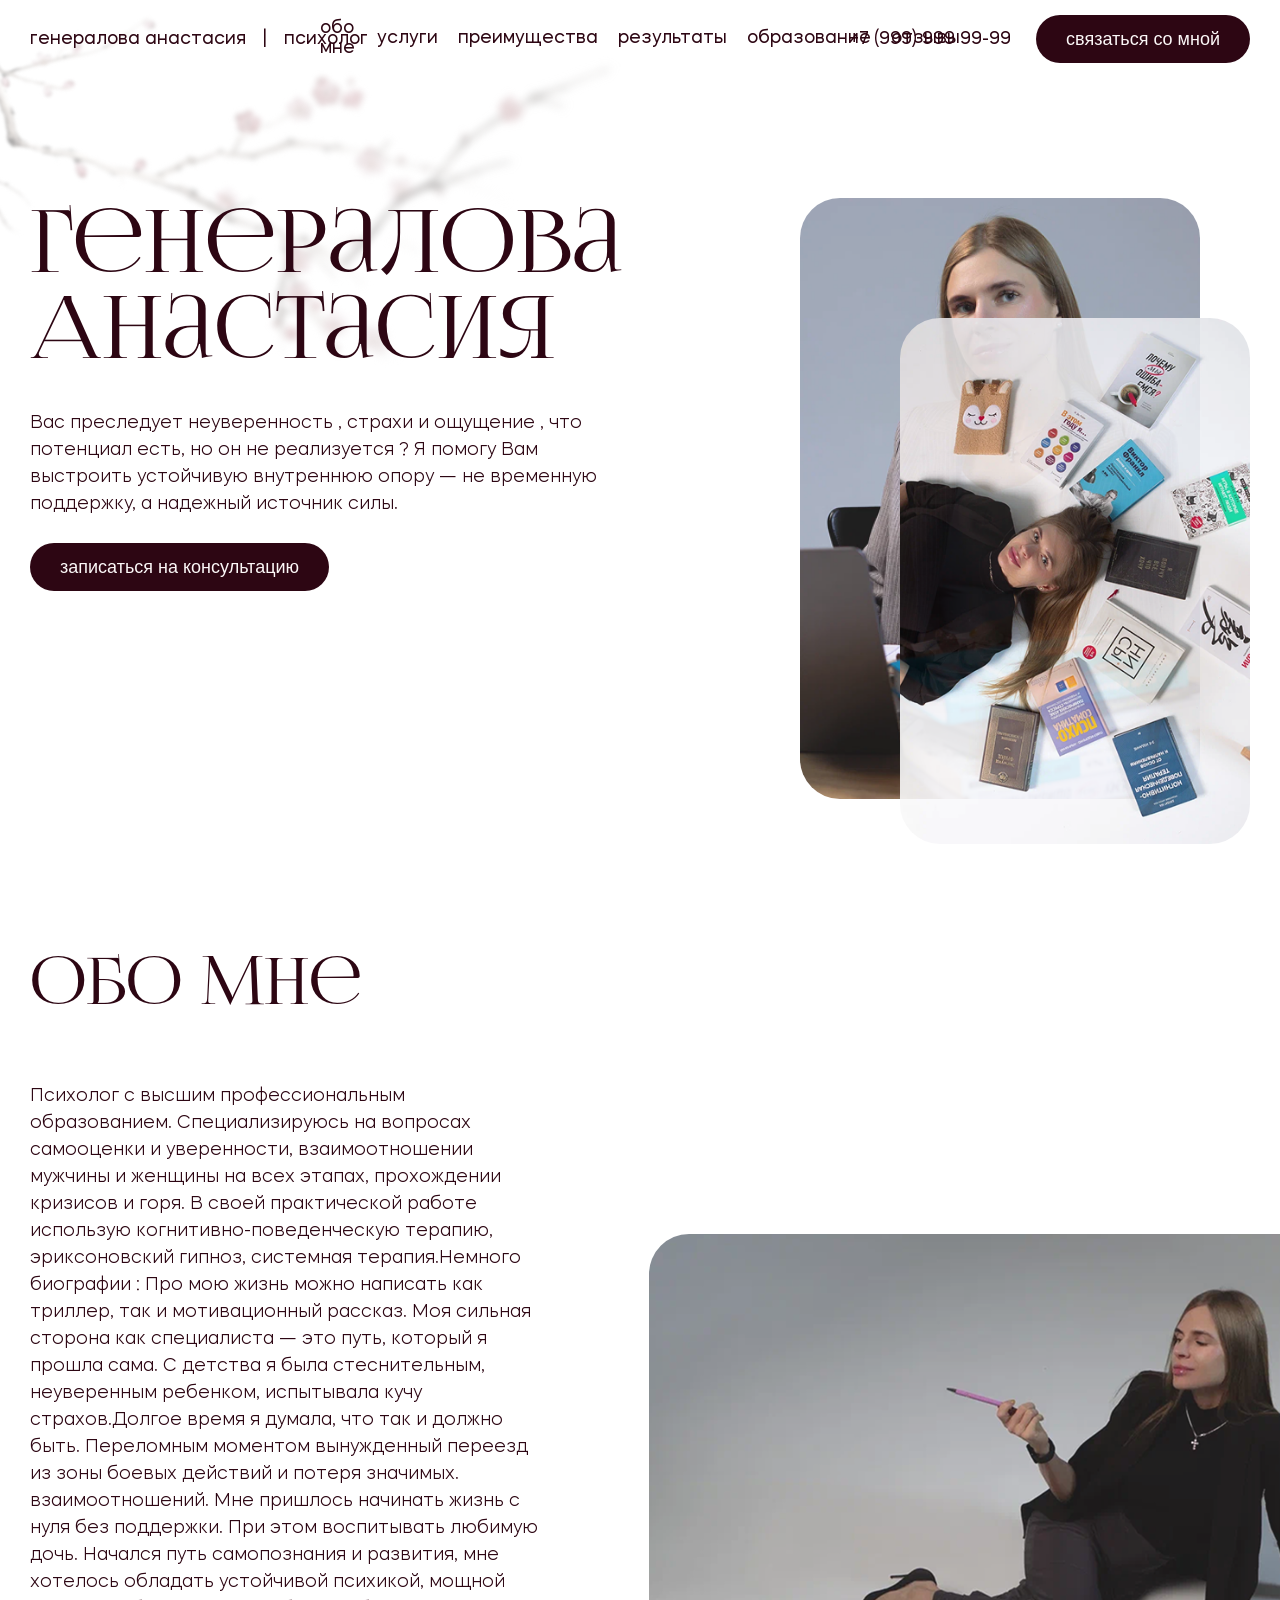
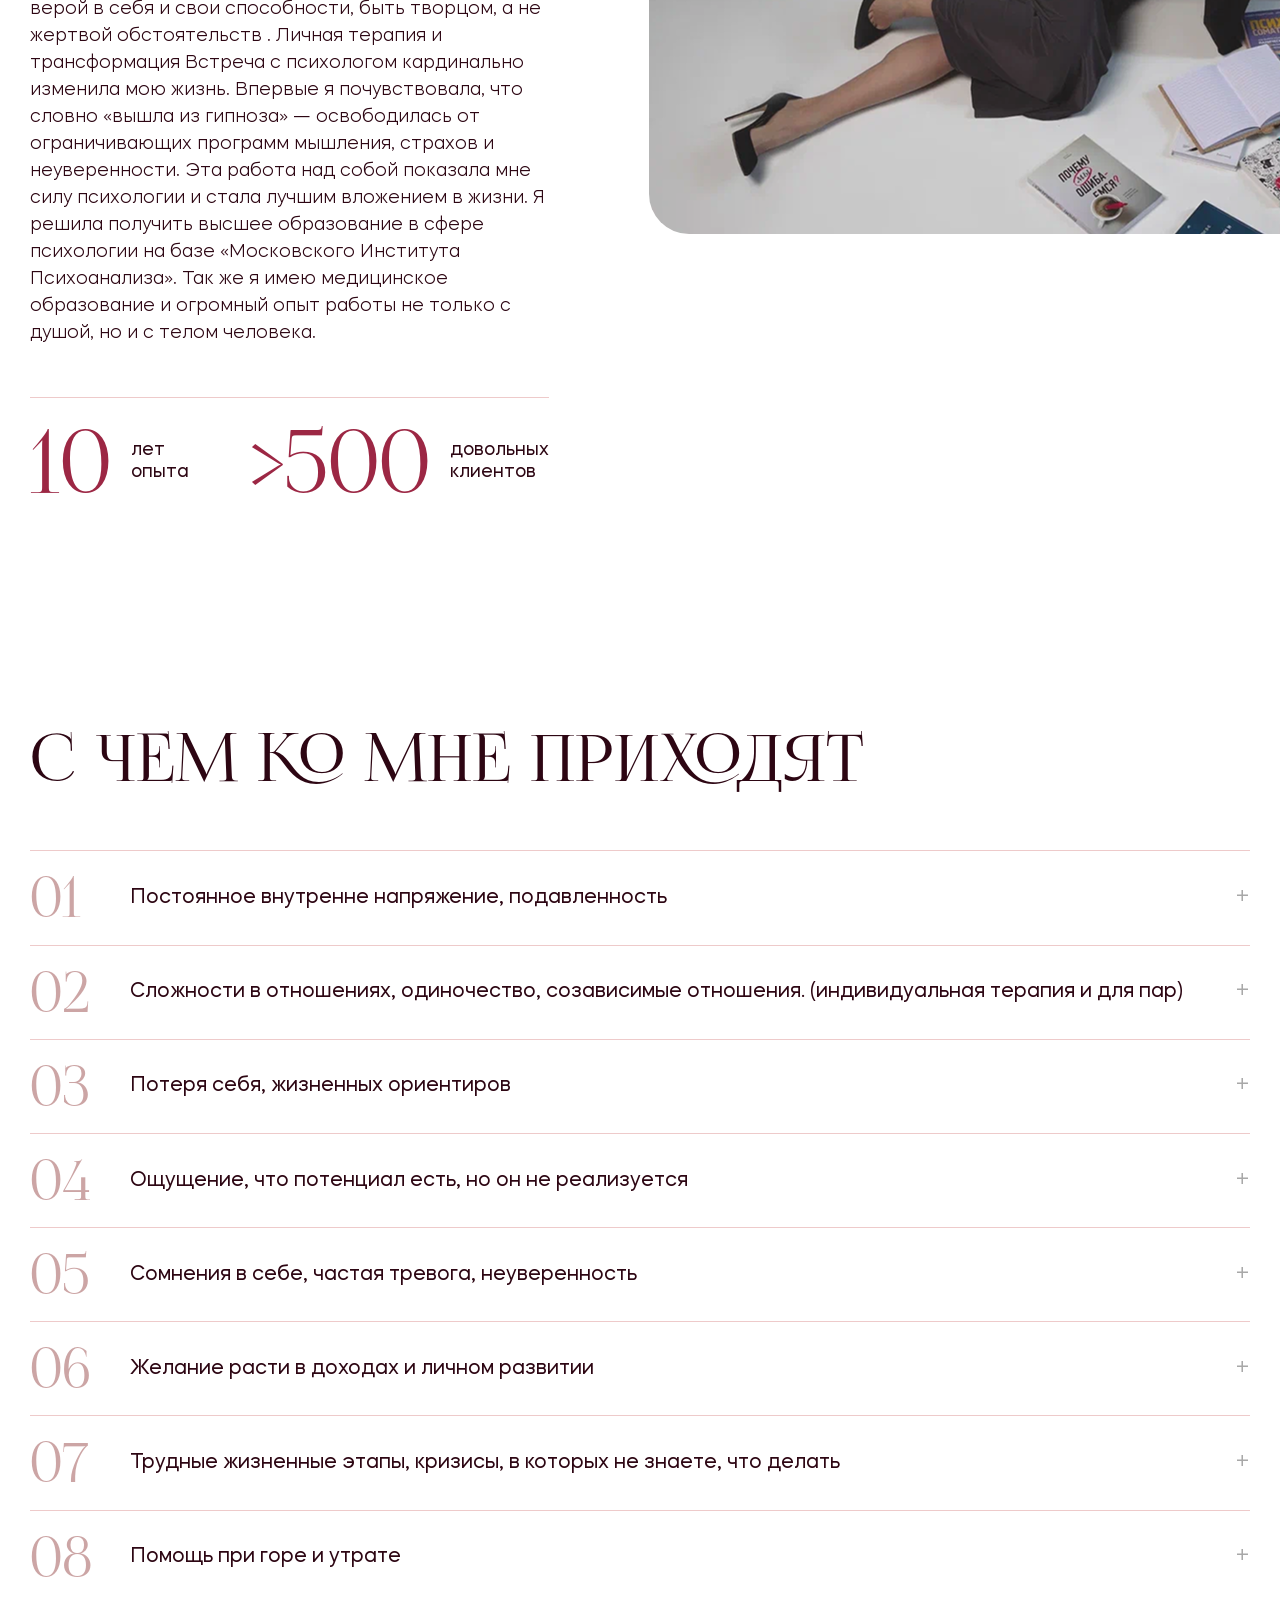
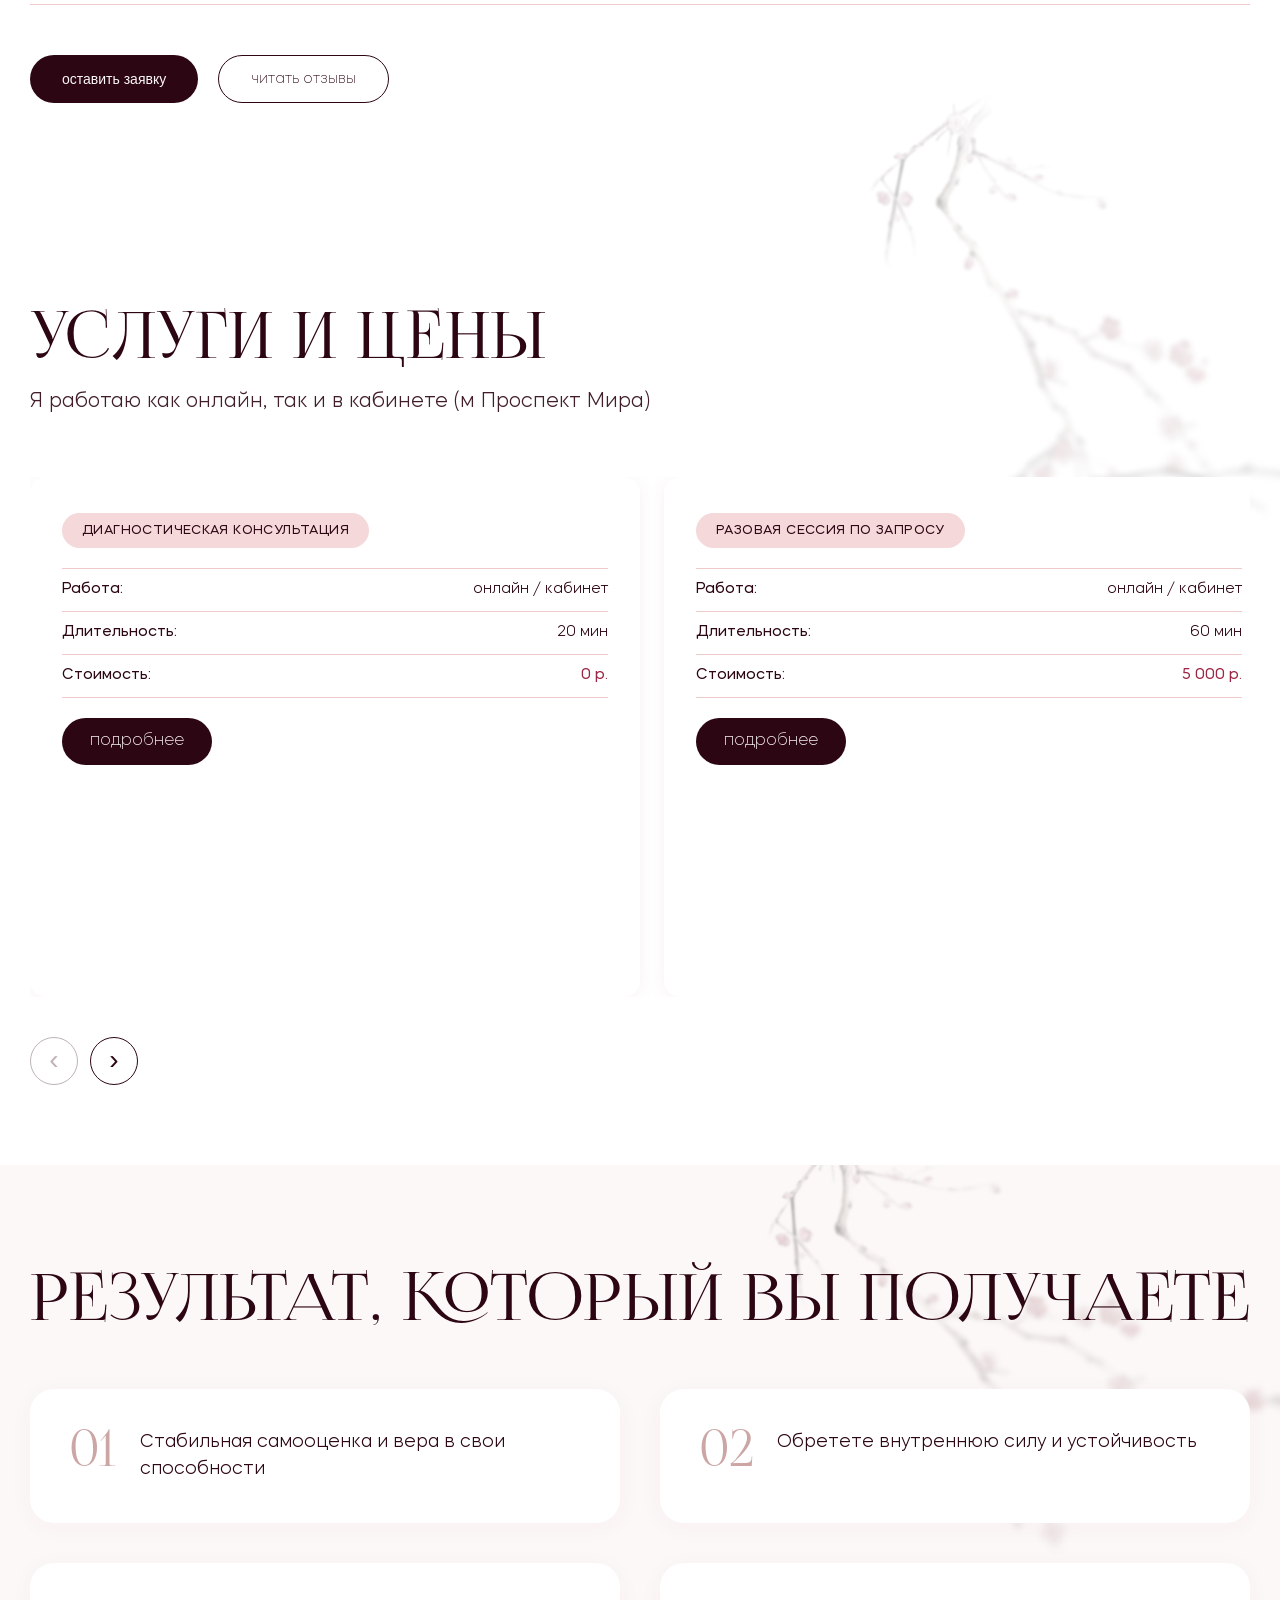
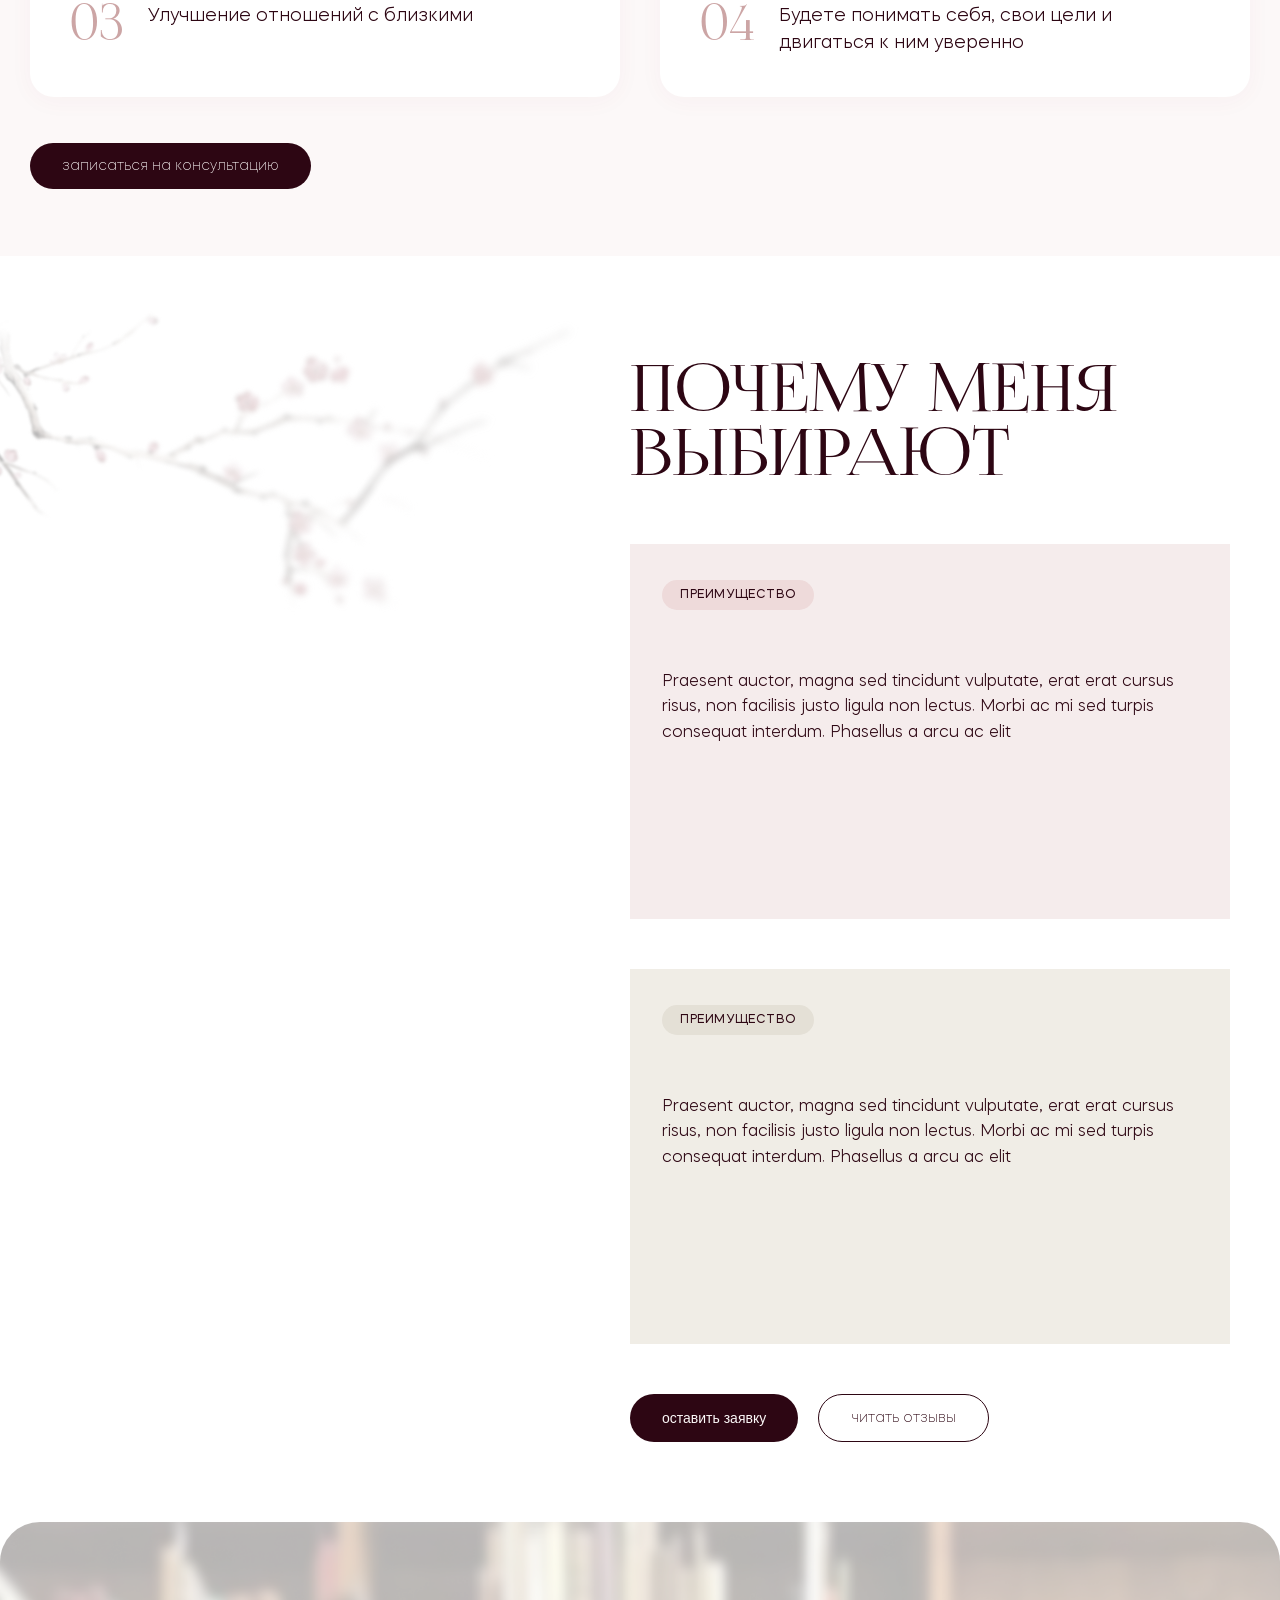
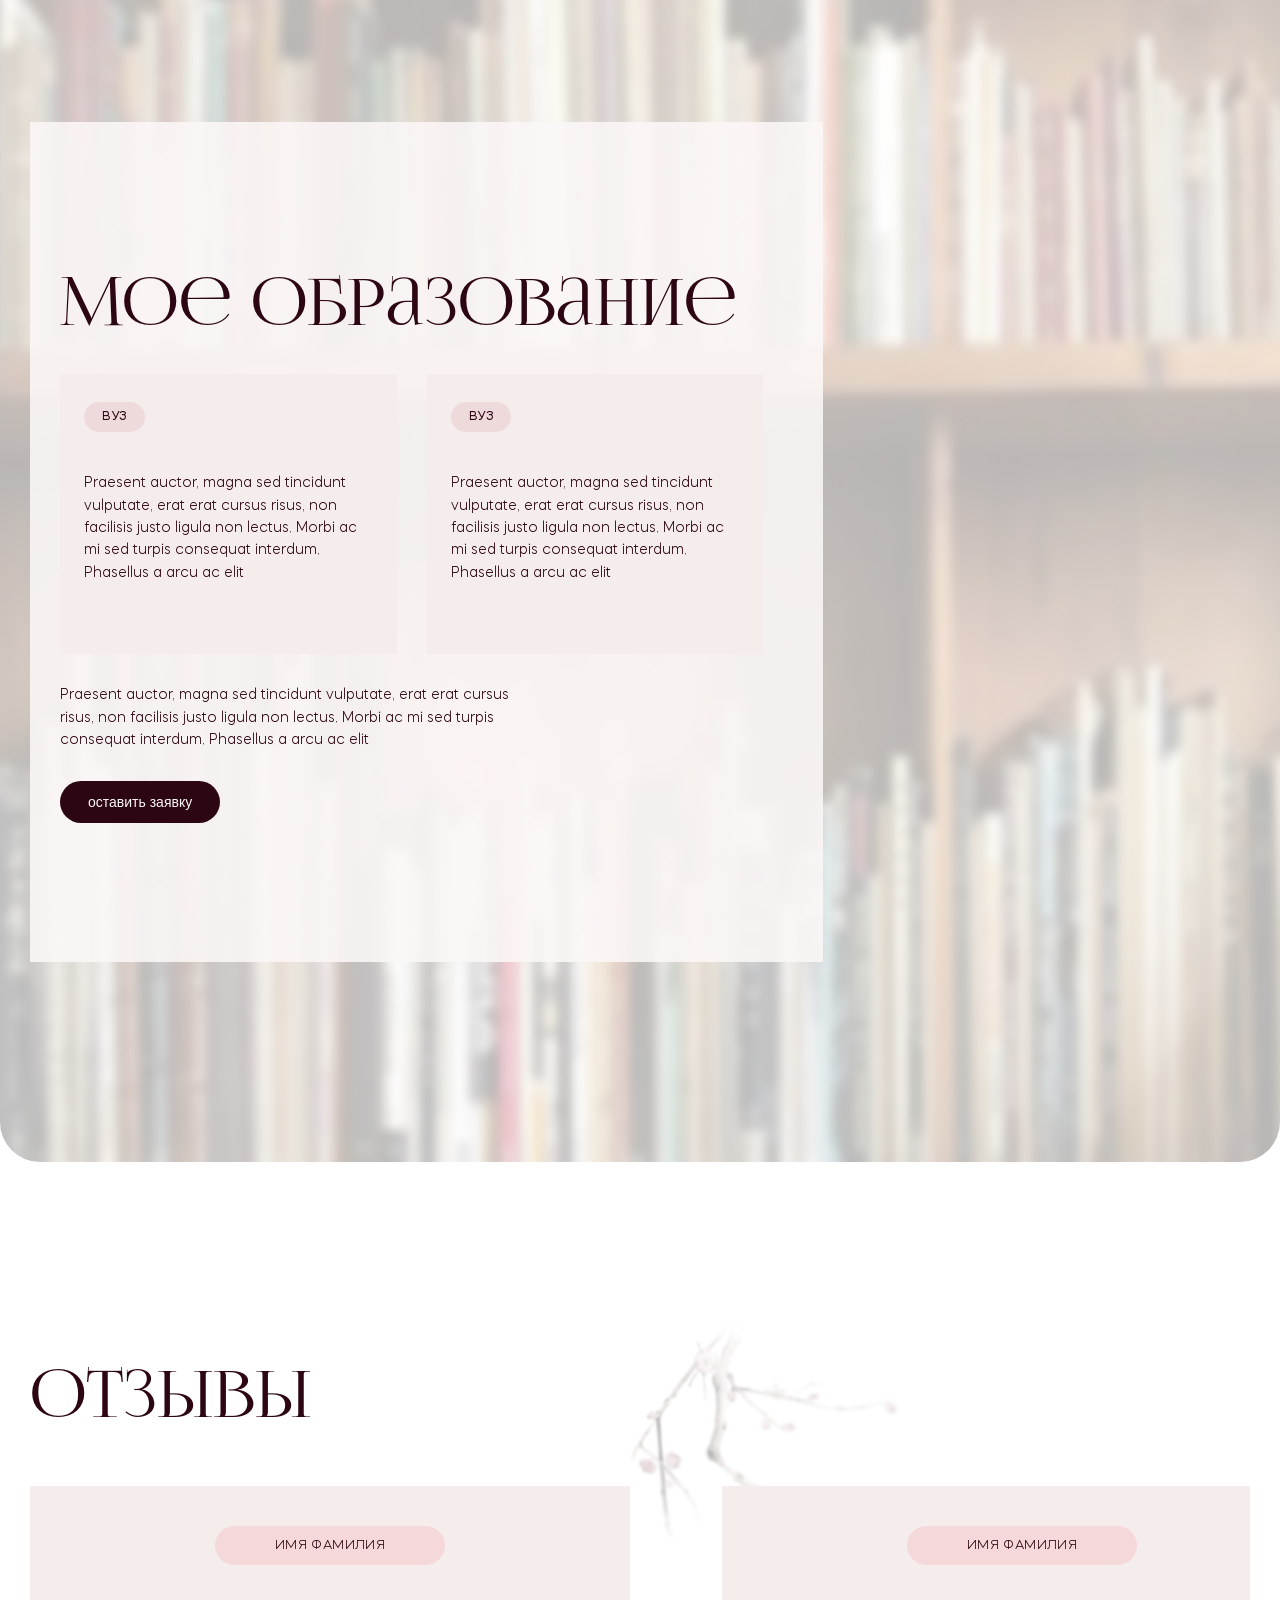
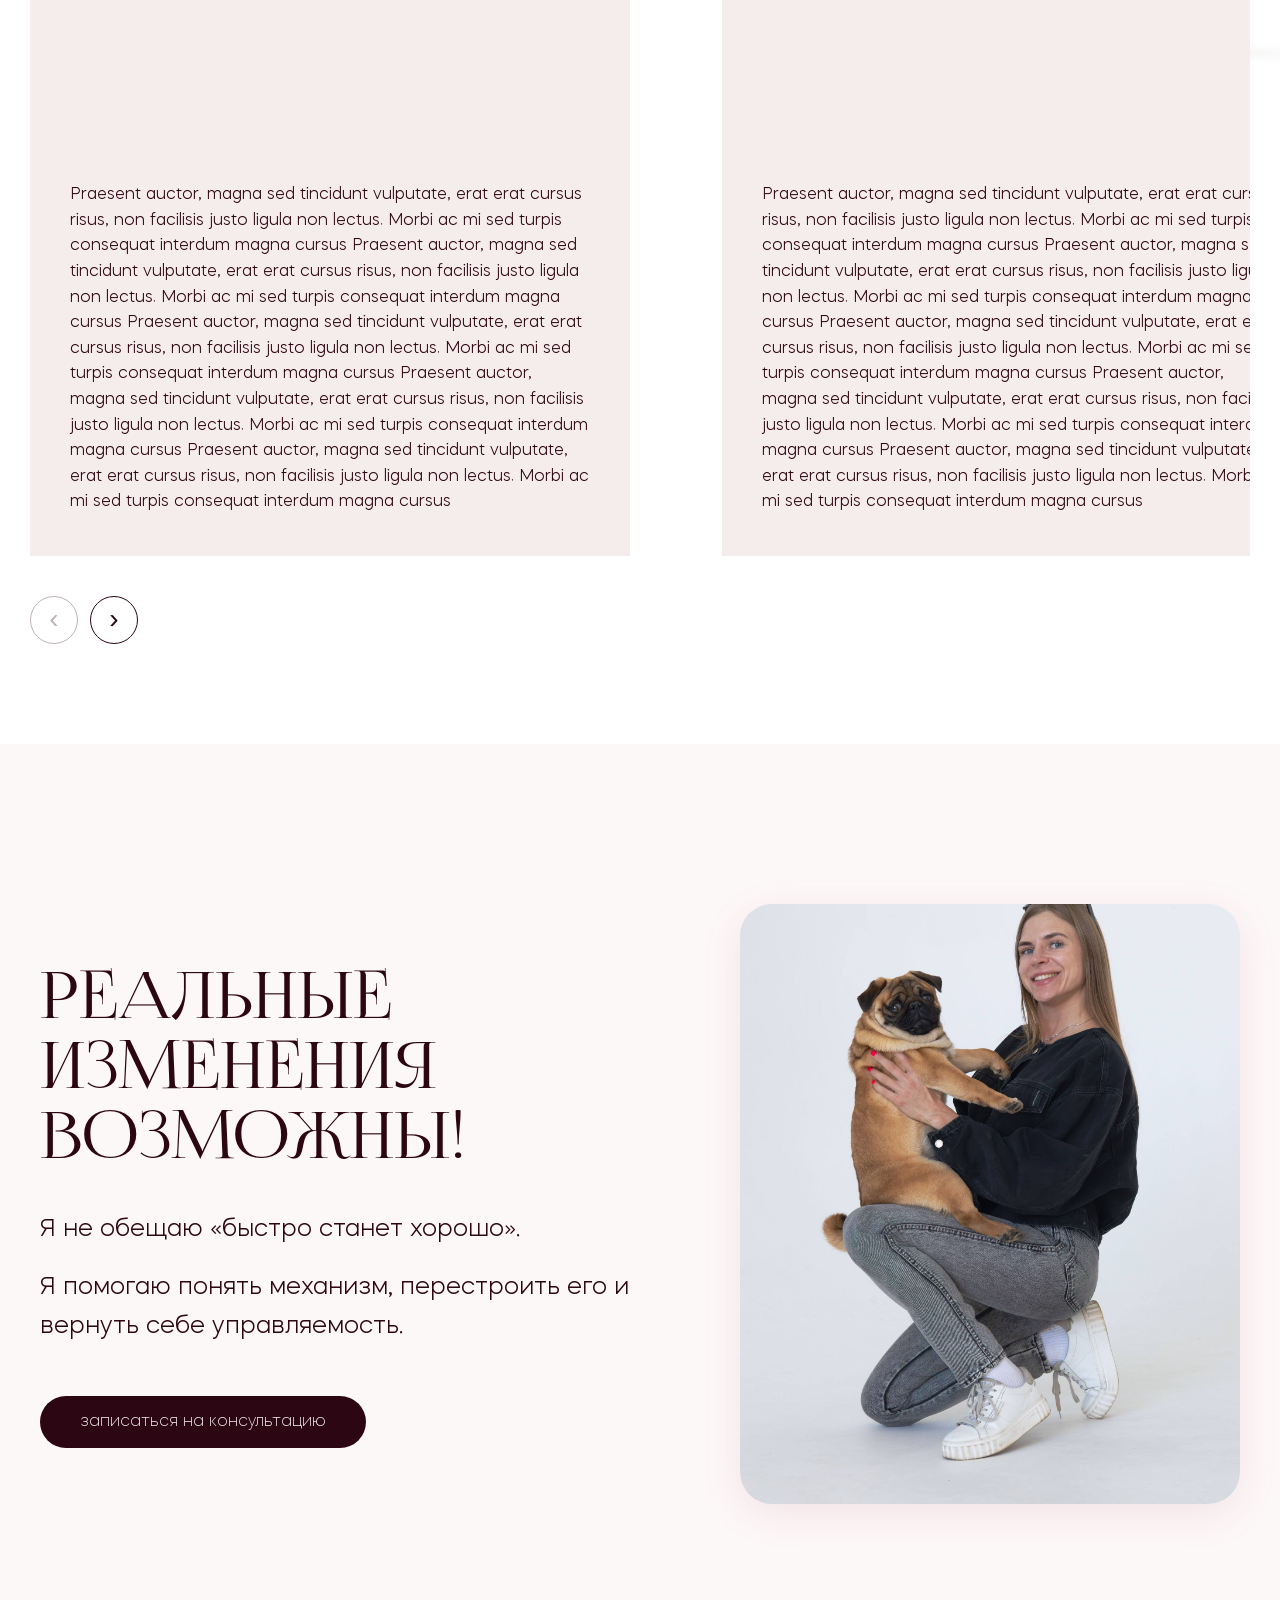
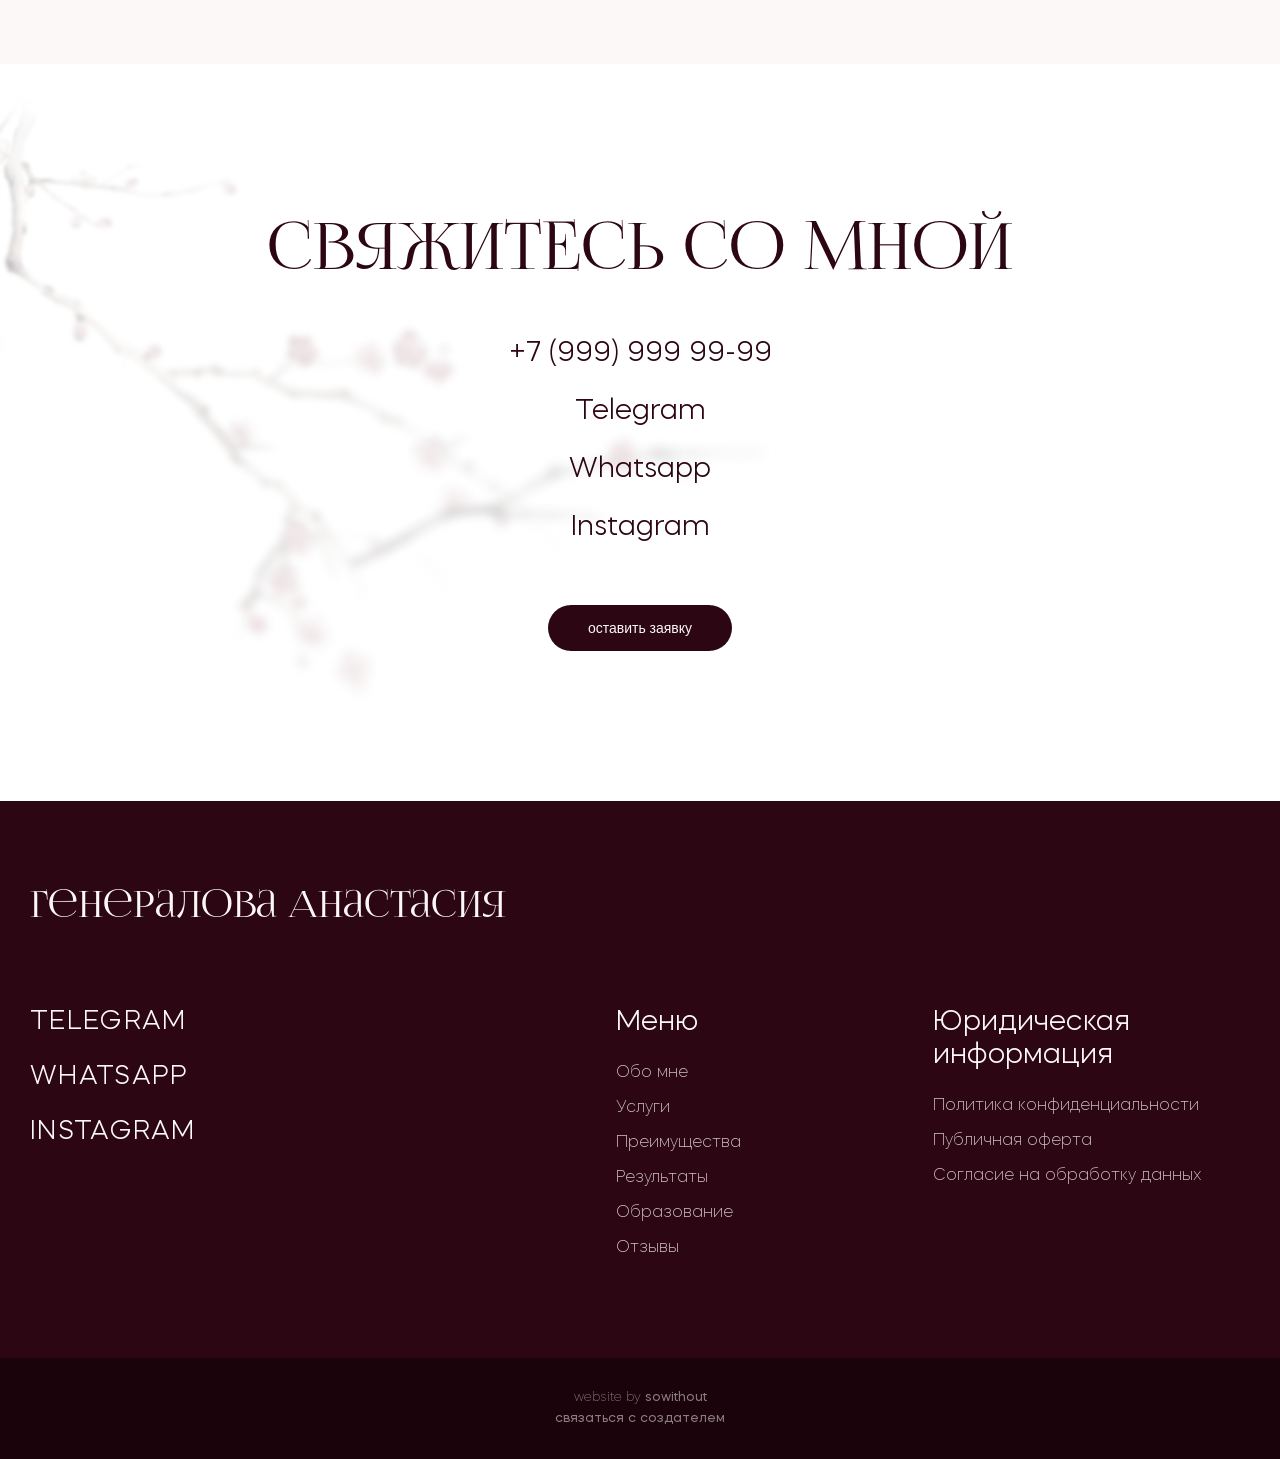
==== commit 83f7e616: "feat: add results and quote sections with responsive styling and updated layout components" ====
--- a/index.html
+++ b/index.html
@@ -23,13 +23,25 @@
                 <li><a href="#about">обо мне</a></li>
                 <li><a href="#services">услуги</a></li>
                 <li><a href="#advantages">преимущества</a></li>
+                <li><a href="#results">результаты</a></li>
                 <li><a href="#education">образование</a></li>
                 <li><a href="#reviews">отзывы</a></li>
-                <li class="mobile-only"><button class="button header-cta-btn">связаться со мной</button></li>
+                <li class="mobile-only">
+                  <button class="button header-cta-btn">
+                    связаться со мной
+                  </button>
+                </li>
               </ul>
             </nav>
           </li>
-          <li class="desktop-only"><button class="button header-cta-btn">связаться со мной</button></li>
+          <li class="header-right-group">
+            <a href="tel:+79999999999" class="header-phone"
+              >+7 (999) 999 99-99</a
+            >
+            <button class="button header-cta-btn desktop-only">
+              связаться со мной
+            </button>
+          </li>
           <button class="header-burger" aria-label="Открыть меню">
             <span></span>
             <span></span>
@@ -42,16 +54,29 @@
       <section class="hero">
         <img src="assets/images/ветка.png" alt="" class="hero-branch" />
         <div class="container">
-          <h1>Генералова Анастасия</h1>
-          <div class="hero-content">
-            <p>
-              Психолог с высшим профессиональным образованием. Специализируюсь
-              на вопросах самооценки и уверенности, взаимоотношении мужчины и
-              женщины на всех этапах, прохождении кризисов и горя. В своей
-              практической работе использую когнитивно-поведенческую терапию,
-              эриксоновский гипноз, системная терапия.
-            </p>
-            <button class="button">связаться со мной</button>
+          <div class="hero-images">
+            <img
+              src="assets/images/services1.png"
+              alt=""
+              class="services-img-1"
+            />
+            <img
+              src="assets/images/services2.png"
+              alt=""
+              class="services-img-2"
+            />
+          </div>
+          <div class="hero-text">
+            <h1>Генералова Анастасия</h1>
+            <div class="hero-content">
+              <p>
+                Вас преследует неуверенность , страхи и ощущение , что потенциал
+                есть, но он не реализуется ? Я помогу Вам выстроить устойчивую
+                внутреннюю опору — не временную поддержку, а надежный источник
+                силы.
+              </p>
+              <button class="button">записаться на консультацию</button>
+            </div>
           </div>
         </div>
       </section>
@@ -61,22 +86,29 @@
             <div>
               <h2>обо мне</h2>
               <p class="text">
-                Lorem ipsum dolor sit amet, consectetur adipiscing elit. Sed non
-                purus vel nibh lacinia fermentum. Integer euismod, nisl vel
-                convallis facilisis, sapien justo ultricies sapien, nec
-                ultricies nulla urna eget nunc. Vivamus at tincidunt sapien.
-                Donec nec risus ut libero posuere gravida. Curabitur feugiat,
-                mauris at suscipit varius, urna sapien tincidunt lorem, vel
-                viverra turpis orci nec velit. Suspendisse potenti. Nulla
-                facilisi. Aenean eget sem at velit faucibus malesuada.
-                <br /><br />
-                Praesent auctor, magna sed tincidunt vulputate, erat erat cursus
-                risus, non facilisis justo ligula non lectus. Morbi ac mi sed
-                turpis consequat interdum. Phasellus a arcu ac elit faucibus
-                pellentesque. Vestibulum ante ipsum primis in faucibus orci
-                luctus et ultrices posuere cubilia curae; Fusce vel nisl id
-                sapien bibendum tincidunt. Integer id lorem at augue tincidunt
-                suscipit. Nunc eget nulla at sapien malesuada feugiat.
+                Психолог с высшим профессиональным образованием. Специализируюсь
+                на вопросах самооценки и уверенности, взаимоотношении мужчины и
+                женщины на всех этапах, прохождении кризисов и горя. В своей
+                практической работе использую когнитивно-поведенческую терапию,
+                эриксоновский гипноз, системная терапия.Немного биографии : Про
+                мою жизнь можно написать как триллер, так и мотивационный
+                рассказ. Моя сильная сторона как специалиста — это путь, который
+                я прошла сама. С детства я была стеснительным, неуверенным
+                ребенком, испытывала кучу страхов.Долгое время я думала, что так
+                и должно быть. Переломным моментом вынужденный переезд из зоны
+                боевых действий и потеря значимых. взаимоотношений. Мне пришлось
+                начинать жизнь с нуля без поддержки. При этом воспитывать
+                любимую дочь. Начался путь самопознания и развития, мне хотелось
+                обладать устойчивой психикой, мощной верой в себя и свои
+                способности, быть творцом, а не жертвой обстоятельств . Личная
+                терапия и трансформация Встреча с психологом кардинально
+                изменила мою жизнь. Впервые я почувствовала, что словно «вышла
+                из гипноза» — освободилась от ограничивающих программ мышления,
+                страхов и неуверенности. Эта работа над собой показала мне силу
+                психологии и стала лучшим вложением в жизни. Я решила получить
+                высшее образование в сфере психологии на базе «Московского
+                Института Психоанализа». Так же я имею медицинское образование и
+                огромный опыт работы не только с душой, но и с телом человека.
               </p>
               <div class="about-stats">
                 <div class="about-stat">
@@ -99,26 +131,14 @@
       <section class="services" id="services">
         <div class="container">
           <div class="services-wrapper">
-            <div class="services-images">
-              <img
-                src="assets/images/services1.png"
-                alt=""
-                class="services-img-1"
-              />
-              <img
-                src="assets/images/services2.png"
-                alt=""
-                class="services-img-2"
-              />
-            </div>
             <div class="services-content">
-              <h2>С ЧЕМ Я ПОМОГАЮ</h2>
+              <h2>С чем ко мне приходят</h2>
               <ul class="services-list">
                 <li class="services-item">
                   <div class="services-item-header">
                     <span class="services-item-num">01</span>
                     <span class="services-item-text"
-                      >Проблемы самооценки и уверенности</span
+                      >Постоянное внутренне напряжение, подавленность</span
                     >
                     <span class="services-item-icon">+</span>
                   </div>
@@ -127,7 +147,8 @@
                   <div class="services-item-header">
                     <span class="services-item-num">02</span>
                     <span class="services-item-text"
-                      >Проблемы самореализации и денег</span
+                      >Сложности в отношениях, одиночество, созависимые
+                      отношения. (индивидуальная терапия и для пар)</span
                     >
                     <span class="services-item-icon">+</span>
                   </div>
@@ -136,7 +157,7 @@
                   <div class="services-item-header">
                     <span class="services-item-num">03</span>
                     <span class="services-item-text"
-                      >Взаимоотношения мужчины и женщины на всех этапах</span
+                      >Потеря себя, жизненных ориентиров</span
                     >
                     <span class="services-item-icon">+</span>
                   </div>
@@ -145,7 +166,7 @@
                   <div class="services-item-header">
                     <span class="services-item-num">04</span>
                     <span class="services-item-text"
-                      >Личностные кризисы, прохождение этапов горевания</span
+                      >Ощущение, что потенциал есть, но он не реализуется</span
                     >
                     <span class="services-item-icon">+</span>
                   </div>
@@ -154,7 +175,7 @@
                   <div class="services-item-header">
                     <span class="services-item-num">05</span>
                     <span class="services-item-text"
-                      >Формирование внутренней опоры, абьюзивные отношения</span
+                      >Сомнения в себе, частая тревога, неуверенность</span
                     >
                     <span class="services-item-icon">+</span>
                   </div>
@@ -162,7 +183,28 @@
                 <li class="services-item">
                   <div class="services-item-header">
                     <span class="services-item-num">06</span>
-                    <span class="services-item-text">Тревожность</span>
+                    <span class="services-item-text"
+                      >Желание расти в доходах и личном развитии</span
+                    >
+                    <span class="services-item-icon">+</span>
+                  </div>
+                </li>
+                <li class="services-item">
+                  <div class="services-item-header">
+                    <span class="services-item-num">07</span>
+                    <span class="services-item-text"
+                      >Трудные жизненные этапы, кризисы, в которых не знаете,
+                      что делать</span
+                    >
+                    <span class="services-item-icon">+</span>
+                  </div>
+                </li>
+                <li class="services-item">
+                  <div class="services-item-header">
+                    <span class="services-item-num">08</span>
+                    <span class="services-item-text"
+                      >Помощь при горе и утрате</span
+                    >
                     <span class="services-item-icon">+</span>
                   </div>
                 </li>
@@ -186,74 +228,46 @@
           class="services-cards-branch"
         />
         <div class="container">
-          <h2 class="services-cards-title">УСЛУГИ</h2>
+          <h2 class="services-cards-title">УСЛУГИ И ЦЕНЫ</h2>
+          <p class="services-location">
+            Я работаю как онлайн, так и в кабинете (м Проспект Мира)
+          </p>
           <div class="services-slider-viewport">
             <div class="services-slider" id="servicesSlider">
               <div class="service-card">
-                <span class="service-card-badge">Индивидуальная терапия</span>
-                <p class="service-card-desc">
-                  Praesent auctor, magna sed tincidunt vulputate, erat erat
-                  cursus risus, non facilisis justo ligula non lectus. Morbi ac
-                  mi sed turpis consequat interdum magna cursus
-                </p>
+                <span class="service-card-badge"
+                  >Диагностическая консультация</span
+                >
                 <div class="service-card-details">
                   <div class="service-card-row">
                     <span class="service-card-label">Работа:</span>
-                    <span class="service-card-value">индивидуальная</span>
+                    <span class="service-card-value">онлайн / кабинет</span>
                   </div>
                   <div class="service-card-row">
                     <span class="service-card-label">Длительность:</span>
-                    <span class="service-card-value">1 месяц</span>
+                    <span class="service-card-value">20 мин</span>
                   </div>
                   <div class="service-card-row">
                     <span class="service-card-label">Стоимость:</span>
                     <span class="service-card-value service-card-price"
-                      >10 000 р.</span
+                      >0 р.</span
                     >
                   </div>
                 </div>
                 <button class="service-card-btn">подробнее</button>
               </div>
               <div class="service-card">
-                <span class="service-card-badge">Групповая терапия</span>
-                <p class="service-card-desc">
-                  Praesent auctor, magna sed tincidunt vulputate, erat erat
-                  cursus risus, non facilisis justo ligula non lectus. Morbi ac
-                  mi sed turpis consequat interdum magna cursus
-                </p>
+                <span class="service-card-badge"
+                  >Разовая сессия по запросу</span
+                >
                 <div class="service-card-details">
                   <div class="service-card-row">
                     <span class="service-card-label">Работа:</span>
-                    <span class="service-card-value">групповая</span>
+                    <span class="service-card-value">онлайн / кабинет</span>
                   </div>
                   <div class="service-card-row">
                     <span class="service-card-label">Длительность:</span>
-                    <span class="service-card-value">2 месяца</span>
-                  </div>
-                  <div class="service-card-row">
-                    <span class="service-card-label">Стоимость:</span>
-                    <span class="service-card-value service-card-price"
-                      >7 000 р.</span
-                    >
-                  </div>
-                </div>
-                <button class="service-card-btn">подробнее</button>
-              </div>
-              <div class="service-card">
-                <span class="service-card-badge">Онлайн консультация</span>
-                <p class="service-card-desc">
-                  Praesent auctor, magna sed tincidunt vulputate, erat erat
-                  cursus risus, non facilisis justo ligula non lectus. Morbi ac
-                  mi sed turpis consequat interdum magna cursus
-                </p>
-                <div class="service-card-details">
-                  <div class="service-card-row">
-                    <span class="service-card-label">Работа:</span>
-                    <span class="service-card-value">индивидуальная</span>
-                  </div>
-                  <div class="service-card-row">
-                    <span class="service-card-label">Длительность:</span>
-                    <span class="service-card-value">1 сессия</span>
+                    <span class="service-card-value">60 мин</span>
                   </div>
                   <div class="service-card-row">
                     <span class="service-card-label">Стоимость:</span>
@@ -265,50 +279,76 @@
                 <button class="service-card-btn">подробнее</button>
               </div>
               <div class="service-card">
-                <span class="service-card-badge">Семейная терапия</span>
-                <p class="service-card-desc">
-                  Praesent auctor, magna sed tincidunt vulputate, erat erat
-                  cursus risus, non facilisis justo ligula non lectus. Morbi ac
-                  mi sed turpis consequat interdum magna cursus
-                </p>
+                <span class="service-card-badge">Пакет 5 сессий</span>
                 <div class="service-card-details">
                   <div class="service-card-row">
                     <span class="service-card-label">Работа:</span>
-                    <span class="service-card-value">парная</span>
-                  </div>
-                  <div class="service-card-row">
-                    <span class="service-card-label">Длительность:</span>
-                    <span class="service-card-value">3 месяца</span>
+                    <span class="service-card-value">онлайн / кабинет</span>
+                  </div>
+                  <div class="service-card-row">
+                    <span class="service-card-label">Количество:</span>
+                    <span class="service-card-value">5 сессий</span>
                   </div>
                   <div class="service-card-row">
                     <span class="service-card-label">Стоимость:</span>
                     <span class="service-card-value service-card-price"
-                      >12 000 р.</span
+                      >23 000 р.</span
                     >
                   </div>
                 </div>
                 <button class="service-card-btn">подробнее</button>
               </div>
               <div class="service-card">
-                <span class="service-card-badge">Эриксоновский гипноз</span>
-                <p class="service-card-desc">
-                  Praesent auctor, magna sed tincidunt vulputate, erat erat
-                  cursus risus, non facilisis justo ligula non lectus. Morbi ac
-                  mi sed turpis consequat interdum magna cursus
-                </p>
+                <span class="service-card-badge">Пакет 10 сессий</span>
+                <div class="service-card-details">
+                  <div class="service-card-row">
+                    <span class="service-card-label">Работа:</span>
+                    <span class="service-card-value">онлайн / кабинет</span>
+                  </div>
+                  <div class="service-card-row">
+                    <span class="service-card-label">Количество:</span>
+                    <span class="service-card-value">10 сессий</span>
+                  </div>
+                  <div class="service-card-row">
+                    <span class="service-card-label">Стоимость:</span>
+                    <span class="service-card-value service-card-price"
+                      >42 000 р.</span
+                    >
+                  </div>
+                </div>
+                <button class="service-card-btn">подробнее</button>
+              </div>
+              <div class="service-card">
+                <span class="service-card-badge">Пакет «семья»</span>
+                <div class="service-card-details">
+                  <div class="service-card-row">
+                    <span class="service-card-label">Работа:</span>
+                    <span class="service-card-value">с парами</span>
+                  </div>
+                  <div class="service-card-row">
+                    <span class="service-card-label">Количество:</span>
+                    <span class="service-card-value">5 сессий</span>
+                  </div>
+                  <div class="service-card-row">
+                    <span class="service-card-label">Стоимость:</span>
+                    <span class="service-card-value service-card-price"
+                      >23 000 р.</span
+                    >
+                  </div>
+                </div>
+                <button class="service-card-btn">подробнее</button>
+              </div>
+              <div class="service-card">
+                <span class="service-card-badge">Сопровождение</span>
                 <div class="service-card-details">
                   <div class="service-card-row">
                     <span class="service-card-label">Работа:</span>
                     <span class="service-card-value">индивидуальная</span>
                   </div>
                   <div class="service-card-row">
-                    <span class="service-card-label">Длительность:</span>
-                    <span class="service-card-value">1 сессия</span>
-                  </div>
-                  <div class="service-card-row">
                     <span class="service-card-label">Стоимость:</span>
                     <span class="service-card-value service-card-price"
-                      >8 000 р.</span
+                      >по запросу</span
                     >
                   </div>
                 </div>
@@ -328,6 +368,39 @@
               &#8250;
             </button>
           </div>
+        </div>
+      </section>
+      <section class="results" id="results">
+        <img src="assets/images/ветка.png" alt="" class="results-branch" />
+        <div class="container">
+          <h2 class="results-title">результат, который вы получаете</h2>
+          <div class="results-grid">
+            <div class="results-item">
+              <span class="results-num">01</span>
+              <p class="results-text">
+                Стабильная самооценка и вера в свои способности
+              </p>
+            </div>
+            <div class="results-item">
+              <span class="results-num">02</span>
+              <p class="results-text">
+                Обретете внутреннюю силу и устойчивость
+              </p>
+            </div>
+            <div class="results-item">
+              <span class="results-num">03</span>
+              <p class="results-text">Улучшение отношений с близкими</p>
+            </div>
+            <div class="results-item">
+              <span class="results-num">04</span>
+              <p class="results-text">
+                Будете понимать себя, свои цели и двигаться к ним уверенно
+              </p>
+            </div>
+          </div>
+          <a href="#contact" class="button results-btn"
+            >записаться на консультацию</a
+          >
         </div>
       </section>
       <section class="advantages" id="advantages">
@@ -423,26 +496,99 @@
               <div class="review-card">
                 <span class="review-badge">имя фамилия</span>
                 <p class="review-text">
-                  Praesent auctor, magna sed tincidunt vulputate, erat erat cursus risus, non facilisis justo ligula non lectus. Morbi ac mi sed turpis consequat interdum magna cursus Praesent auctor, magna sed tincidunt vulputate, erat erat cursus risus, non facilisis justo ligula non lectus. Morbi ac mi sed turpis consequat interdum magna cursus Praesent auctor, magna sed tincidunt vulputate, erat erat cursus risus, non facilisis justo ligula non lectus. Morbi ac mi sed turpis consequat interdum magna cursus Praesent auctor, magna sed tincidunt vulputate, erat erat cursus risus, non facilisis justo ligula non lectus. Morbi ac mi sed turpis consequat interdum magna cursus Praesent auctor, magna sed tincidunt vulputate, erat erat cursus risus, non facilisis justo ligula non lectus. Morbi ac mi sed turpis consequat interdum magna cursus
+                  Praesent auctor, magna sed tincidunt vulputate, erat erat
+                  cursus risus, non facilisis justo ligula non lectus. Morbi ac
+                  mi sed turpis consequat interdum magna cursus Praesent auctor,
+                  magna sed tincidunt vulputate, erat erat cursus risus, non
+                  facilisis justo ligula non lectus. Morbi ac mi sed turpis
+                  consequat interdum magna cursus Praesent auctor, magna sed
+                  tincidunt vulputate, erat erat cursus risus, non facilisis
+                  justo ligula non lectus. Morbi ac mi sed turpis consequat
+                  interdum magna cursus Praesent auctor, magna sed tincidunt
+                  vulputate, erat erat cursus risus, non facilisis justo ligula
+                  non lectus. Morbi ac mi sed turpis consequat interdum magna
+                  cursus Praesent auctor, magna sed tincidunt vulputate, erat
+                  erat cursus risus, non facilisis justo ligula non lectus.
+                  Morbi ac mi sed turpis consequat interdum magna cursus
                 </p>
               </div>
               <div class="review-card">
                 <span class="review-badge">имя фамилия</span>
                 <p class="review-text">
-                  Praesent auctor, magna sed tincidunt vulputate, erat erat cursus risus, non facilisis justo ligula non lectus. Morbi ac mi sed turpis consequat interdum magna cursus Praesent auctor, magna sed tincidunt vulputate, erat erat cursus risus, non facilisis justo ligula non lectus. Morbi ac mi sed turpis consequat interdum magna cursus Praesent auctor, magna sed tincidunt vulputate, erat erat cursus risus, non facilisis justo ligula non lectus. Morbi ac mi sed turpis consequat interdum magna cursus Praesent auctor, magna sed tincidunt vulputate, erat erat cursus risus, non facilisis justo ligula non lectus. Morbi ac mi sed turpis consequat interdum magna cursus Praesent auctor, magna sed tincidunt vulputate, erat erat cursus risus, non facilisis justo ligula non lectus. Morbi ac mi sed turpis consequat interdum magna cursus
+                  Praesent auctor, magna sed tincidunt vulputate, erat erat
+                  cursus risus, non facilisis justo ligula non lectus. Morbi ac
+                  mi sed turpis consequat interdum magna cursus Praesent auctor,
+                  magna sed tincidunt vulputate, erat erat cursus risus, non
+                  facilisis justo ligula non lectus. Morbi ac mi sed turpis
+                  consequat interdum magna cursus Praesent auctor, magna sed
+                  tincidunt vulputate, erat erat cursus risus, non facilisis
+                  justo ligula non lectus. Morbi ac mi sed turpis consequat
+                  interdum magna cursus Praesent auctor, magna sed tincidunt
+                  vulputate, erat erat cursus risus, non facilisis justo ligula
+                  non lectus. Morbi ac mi sed turpis consequat interdum magna
+                  cursus Praesent auctor, magna sed tincidunt vulputate, erat
+                  erat cursus risus, non facilisis justo ligula non lectus.
+                  Morbi ac mi sed turpis consequat interdum magna cursus
                 </p>
               </div>
               <div class="review-card">
                 <span class="review-badge">имя фамилия</span>
                 <p class="review-text">
-                  Praesent auctor, magna sed tincidunt vulputate, erat erat cursus risus, non facilisis justo ligula non lectus. Morbi ac mi sed turpis consequat interdum magna cursus Praesent auctor, magna sed tincidunt vulputate, erat erat cursus risus, non facilisis justo ligula non lectus. Morbi ac mi sed turpis consequat interdum magna cursus Praesent auctor, magna sed tincidunt vulputate, erat erat cursus risus, non facilisis justo ligula non lectus. Morbi ac mi sed turpis consequat interdum magna cursus Praesent auctor, magna sed tincidunt vulputate, erat erat cursus risus, non facilisis justo ligula non lectus. Morbi ac mi sed turpis consequat interdum magna cursus Praesent auctor, magna sed tincidunt vulputate, erat erat cursus risus, non facilisis justo ligula non lectus. Morbi ac mi sed turpis consequat interdum magna cursus
+                  Praesent auctor, magna sed tincidunt vulputate, erat erat
+                  cursus risus, non facilisis justo ligula non lectus. Morbi ac
+                  mi sed turpis consequat interdum magna cursus Praesent auctor,
+                  magna sed tincidunt vulputate, erat erat cursus risus, non
+                  facilisis justo ligula non lectus. Morbi ac mi sed turpis
+                  consequat interdum magna cursus Praesent auctor, magna sed
+                  tincidunt vulputate, erat erat cursus risus, non facilisis
+                  justo ligula non lectus. Morbi ac mi sed turpis consequat
+                  interdum magna cursus Praesent auctor, magna sed tincidunt
+                  vulputate, erat erat cursus risus, non facilisis justo ligula
+                  non lectus. Morbi ac mi sed turpis consequat interdum magna
+                  cursus Praesent auctor, magna sed tincidunt vulputate, erat
+                  erat cursus risus, non facilisis justo ligula non lectus.
+                  Morbi ac mi sed turpis consequat interdum magna cursus
                 </p>
               </div>
             </div>
           </div>
           <div class="reviews-slider-controls">
-            <button class="slider-arrow" id="reviewsPrev" aria-label="Предыдущий">&#8249;</button>
-            <button class="slider-arrow" id="reviewsNext" aria-label="Следующий">&#8250;</button>
+            <button
+              class="slider-arrow"
+              id="reviewsPrev"
+              aria-label="Предыдущий"
+            >
+              &#8249;
+            </button>
+            <button
+              class="slider-arrow"
+              id="reviewsNext"
+              aria-label="Следующий"
+            >
+              &#8250;
+            </button>
+          </div>
+        </div>
+      </section>
+      <section class="quote" id="quote">
+        <div class="container">
+          <div class="quote-wrapper">
+            <div class="quote-content">
+              <h2 class="quote-title">Реальные изменения возможны!</h2>
+              <div class="quote-text-content">
+                <p>Я не обещаю «быстро станет хорошо».</p>
+                <p>
+                  Я помогаю понять механизм, перестроить его и вернуть себе
+                  управляемость.
+                </p>
+              </div>
+              <a href="#contact" class="button quote-cta"
+                >записаться на консультацию</a
+              >
+            </div>
+            <div class="quote-image">
+              <img src="assets/images/quote.jpg" alt="Анастасия Генералова" />
+            </div>
           </div>
         </div>
       </section>
@@ -452,9 +598,17 @@
           <h2>СВЯЖИТЕСЬ СО МНОЙ</h2>
           <ul class="contact-list">
             <li><a href="tel:+79999999999">+7 (999) 999 99-99</a></li>
-            <li><a href="https://t.me/generalova_psy" target="_blank">Telegram</a></li>
-            <li><a href="https://wa.me/79999999999" target="_blank">Whatsapp</a></li>
-            <li><a href="https://instagram.com/generalova_psy" target="_blank">Instagram</a></li>
+            <li>
+              <a href="https://t.me/generalova_psy" target="_blank">Telegram</a>
+            </li>
+            <li>
+              <a href="https://wa.me/79999999999" target="_blank">Whatsapp</a>
+            </li>
+            <li>
+              <a href="https://instagram.com/generalova_psy" target="_blank"
+                >Instagram</a
+              >
+            </li>
           </ul>
           <button class="button contact-btn">оставить заявку</button>
         </div>
@@ -466,9 +620,24 @@
           <a href="#" class="footer-logo">генералова Анастасия</a>
           <div class="footer-grid">
             <div class="footer-col">
-              <a href="https://t.me/generalova_psy" target="_blank" class="footer-social-link">TELEGRAM</a>
-              <a href="https://wa.me/79999999999" target="_blank" class="footer-social-link">WHATSAPP</a>
-              <a href="https://instagram.com/generalova_psy" target="_blank" class="footer-social-link">INSTAGRAM</a>
+              <a
+                href="https://t.me/generalova_psy"
+                target="_blank"
+                class="footer-social-link"
+                >TELEGRAM</a
+              >
+              <a
+                href="https://wa.me/79999999999"
+                target="_blank"
+                class="footer-social-link"
+                >WHATSAPP</a
+              >
+              <a
+                href="https://instagram.com/generalova_psy"
+                target="_blank"
+                class="footer-social-link"
+                >INSTAGRAM</a
+              >
             </div>
             <div class="footer-col">
               <h3 class="footer-col-title">Меню</h3>
@@ -476,6 +645,7 @@
                 <li><a href="#about">Обо мне</a></li>
                 <li><a href="#services">Услуги</a></li>
                 <li><a href="#advantages">Преимущества</a></li>
+                <li><a href="#results">Результаты</a></li>
                 <li><a href="#education">Образование</a></li>
                 <li><a href="#reviews">Отзывы</a></li>
               </ul>
@@ -493,7 +663,14 @@
       </div>
       <div class="footer-bottom">
         <div class="container">
-          <p>website by <a href="https://sowithout.ru" target="_blank">sowithout</a><br /><a href="https://t.me/sowithout" target="_blank">связаться с создателем</a></p>
+          <p>
+            website by
+            <a href="https://sowithout.ru" target="_blank">sowithout</a><br /><a
+              href="https://t.me/sowithout"
+              target="_blank"
+              >связаться с создателем</a
+            >
+          </p>
         </div>
       </div>
     </footer>
--- a/styles/style.css
+++ b/styles/style.css
@@ -184,6 +184,26 @@
 
 .header-wrapper {
   justify-content: space-between;
+  align-items: center;
+}
+
+.header-right-group {
+  display: flex;
+  align-items: center;
+}
+
+.header-phone {
+  font-size: 18px;
+  line-height: 1;
+  font-weight: 400;
+  color: var(--text);
+  margin-right: 25px;
+  transition: opacity 0.3s ease;
+  white-space: nowrap;
+}
+
+.header-phone:hover {
+  opacity: 0.7;
 }
 
 .header-nav-list {
@@ -241,11 +261,28 @@
 .hero .container {
   display: flex;
   justify-content: space-between;
+  align-items: flex-start;
+  gap: 60px;
+}
+
+.hero-text {
+  flex: 1;
+}
+
+.hero-images {
+  position: relative;
+  flex: 1;
+  max-width: 500px;
+  display: flex;
+  justify-content: center;
+  align-items: center;
+  order: 2;
 }
 
 .hero h1 {
   font-size: clamp(48px, 8vw, 86px);
   line-height: 1;
+  margin-bottom: 40px;
 }
 
 .hero-content {
@@ -335,6 +372,7 @@
 .about-photo {
   position: relative;
   z-index: 1;
+  border-radius: 40px;
 }
 
 /* services */
@@ -356,25 +394,26 @@
 }
 
 .services-img-1 {
-  width: 90%;
+  width: 80%;
   height: auto;
   position: relative;
   z-index: 1;
+  border-radius: 40px;
 }
 
 .services-img-2 {
-  width: 75%;
+  width: 70%;
   height: auto;
   position: absolute;
-  top: 30%;
-  right: -25%;
+  top: 20%;
+  right: 0;
   z-index: 2;
+  border-radius: 40px;
 }
 
 .services-content {
   flex: 1;
   max-width: 100%;
-  margin-left: 100px;
 }
 
 .services-content h2 {
@@ -479,9 +518,20 @@
 }
 
 .services-cards-title {
+  margin-bottom: 20px;
+  position: relative;
+  z-index: 1;
+}
+
+.services-location {
+  font-size: 20px;
+  line-height: 1.5;
+  font-weight: 300;
+  color: var(--text);
   margin-bottom: 60px;
   position: relative;
   z-index: 1;
+  opacity: 0.9;
 }
 
 .services-slider-viewport {
@@ -503,7 +553,7 @@
   padding: 36px 32px 32px;
   width: 610px;
   min-width: 610px;
-  height: 670px;
+  height: 520px;
   flex-shrink: 0;
   display: flex;
   flex-direction: column;
@@ -618,6 +668,84 @@
   pointer-events: none;
 }
 
+/* results */
+
+.results {
+  padding: 100px 0 80px;
+  position: relative;
+  overflow: hidden;
+  background-color: var(--white);
+}
+
+.results-branch {
+  position: absolute;
+  top: -60px;
+  right: -100px;
+  z-index: 0;
+  width: 700px;
+  height: auto;
+  pointer-events: none;
+  opacity: 0.3;
+  transform: rotate(15deg);
+}
+
+.results .container {
+  position: relative;
+  z-index: 1;
+}
+
+.results-title {
+  margin-bottom: 60px;
+  text-transform: uppercase;
+}
+
+.results-grid {
+  display: grid;
+  grid-template-columns: 1fr 1fr;
+  gap: 40px;
+  margin-bottom: 60px;
+}
+
+.results-item {
+  display: flex;
+  align-items: flex-start;
+  gap: 24px;
+  background: #fff;
+  padding: 40px;
+  border-radius: 24px;
+  box-shadow: 0 4px 25px rgba(156, 39, 68, 0.04);
+  transition:
+    transform 0.3s ease,
+    box-shadow 0.3s ease;
+}
+
+.results-item:hover {
+  transform: translateY(-5px);
+  box-shadow: 0 8px 35px rgba(156, 39, 68, 0.08);
+}
+
+.results-num {
+  font-family: "Lighthaus", serif;
+  font-size: 48px;
+  color: #cca5a5;
+  line-height: 0.8;
+  flex-shrink: 0;
+}
+
+.results-text {
+  font-size: 18px;
+  line-height: 1.5;
+  font-weight: 300;
+  color: var(--text);
+  margin: 0;
+}
+
+.results-btn {
+  font-size: 14px;
+  padding: 16px 32px;
+  cursor: pointer;
+}
+
 /* advantages */
 
 .advantages {
@@ -745,6 +873,7 @@
   object-fit: cover;
   object-position: center;
   z-index: 0;
+  border-radius: 40px;
 }
 
 .education-overlay {
@@ -902,6 +1031,75 @@
   margin-top: 40px;
 }
 
+/* quote */
+
+.quote {
+  padding: 160px 0;
+  text-align: center;
+  background-color: #fdf8f8;
+  position: relative;
+  overflow: hidden;
+}
+
+.quote-wrapper {
+  max-width: 1200px;
+  margin: 0 auto;
+  position: relative;
+  z-index: 1;
+  display: flex;
+  align-items: center;
+  justify-content: space-between;
+  gap: 80px;
+  text-align: left;
+}
+
+.quote-content {
+  flex: 1;
+}
+
+.quote-title {
+  font-size: clamp(40px, 5vw, 64px);
+  line-height: 1.1;
+  margin-bottom: 40px;
+  text-transform: uppercase;
+}
+
+.quote-image {
+  flex: 0 0 500px;
+  height: 600px;
+  border-radius: 32px;
+  overflow: hidden;
+  box-shadow: 0 10px 40px rgba(156, 39, 68, 0.1);
+}
+
+.quote-image img {
+  width: 100%;
+  height: 100%;
+  object-fit: cover;
+}
+
+.quote-text-content {
+  margin-bottom: 50px;
+}
+
+.quote-text-content p {
+  font-size: 24px;
+  line-height: 1.6;
+  font-weight: 300;
+  margin-bottom: 20px;
+}
+
+.quote-text-content p:last-child {
+  margin-bottom: 0;
+}
+
+.quote-cta {
+  display: inline-block;
+  font-size: 16px;
+  padding: 18px 40px;
+  cursor: pointer;
+}
+
 /* contact */
 
 .contact {
@@ -1107,7 +1305,7 @@
   .service-card {
     width: 440px;
     min-width: 440px;
-    height: 580px;
+    height: 480px;
   }
 
   .review-card {
@@ -1122,6 +1320,15 @@
 
   .advantages .container {
     padding-left: 40px;
+  }
+
+  /* results */
+  .results-grid {
+    gap: 30px;
+  }
+
+  .results-item {
+    padding: 30px;
   }
 }
 
@@ -1235,22 +1442,13 @@
     text-align: left;
   }
 
-  .services-images {
+  .hero-images {
     max-width: 100%;
     width: 100%;
     display: flex;
     justify-content: center;
     margin-bottom: 40px;
-  }
-
-  .services-img-1 {
-    width: 70%;
-  }
-
-  .services-img-2 {
-    width: 55%;
-    right: 5%;
-    top: 40%;
+    order: -1;
   }
 }
 
@@ -1304,12 +1502,53 @@
     width: 85vw;
     min-width: 85vw;
     height: auto;
-    min-height: 500px;
+    min-height: 380px;
     padding: 30px;
   }
 
   .advantages-grid {
     grid-template-columns: 1fr;
+  }
+
+  /* results */
+  .results-grid {
+    grid-template-columns: 1fr;
+    gap: 20px;
+  }
+
+  .results-item {
+    padding: 24px;
+    gap: 20px;
+  }
+
+  /* quote */
+  .quote {
+    padding: 60px 0 100px;
+  }
+
+  .quote-wrapper {
+    flex-direction: column-reverse;
+    gap: 40px;
+    text-align: center;
+  }
+
+  .quote-image {
+    flex: 0 0 auto;
+    width: 100%;
+    max-width: 500px;
+    height: 550px;
+  }
+
+  .quote-title {
+    font-size: 42px;
+  }
+
+  .quote-text-content p {
+    font-size: 18px;
+  }
+
+  .results-num {
+    font-size: 36px;
   }
 
   .education {
@@ -1349,6 +1588,16 @@
 
   .footer-social-link {
     font-size: 22px;
+  }
+
+  .header-logo {
+    font-size: 14px;
+    gap: 10px;
+  }
+
+  .header-phone {
+    font-size: 14px;
+    margin-right: 15px;
   }
 }
 
@@ -1383,16 +1632,48 @@
   }
 
   .header-logo {
-    font-size: 16px;
-    gap: 10px;
+    font-size: 12px;
+    gap: 5px;
     flex-direction: column;
     align-items: center;
+  }
+
+  .header-phone {
+    font-size: 12px;
+    margin-right: 10px;
   }
 
   .header-nav {
     flex-direction: column;
     align-items: center;
     gap: 15px;
+  }
+
+  /* quote */
+  .quote {
+    padding: 60px 0 80px;
+  }
+
+  .quote-wrapper {
+    gap: 40px;
+  }
+
+  .quote-image {
+    height: 400px;
+    border-radius: 20px;
+  }
+
+  .quote-title {
+    font-size: 32px;
+    margin-bottom: 30px;
+  }
+
+  .quote-text-content {
+    margin-bottom: 40px;
+  }
+
+  .quote-text-content p {
+    font-size: 16px;
   }
 
   .header-nav li a {
